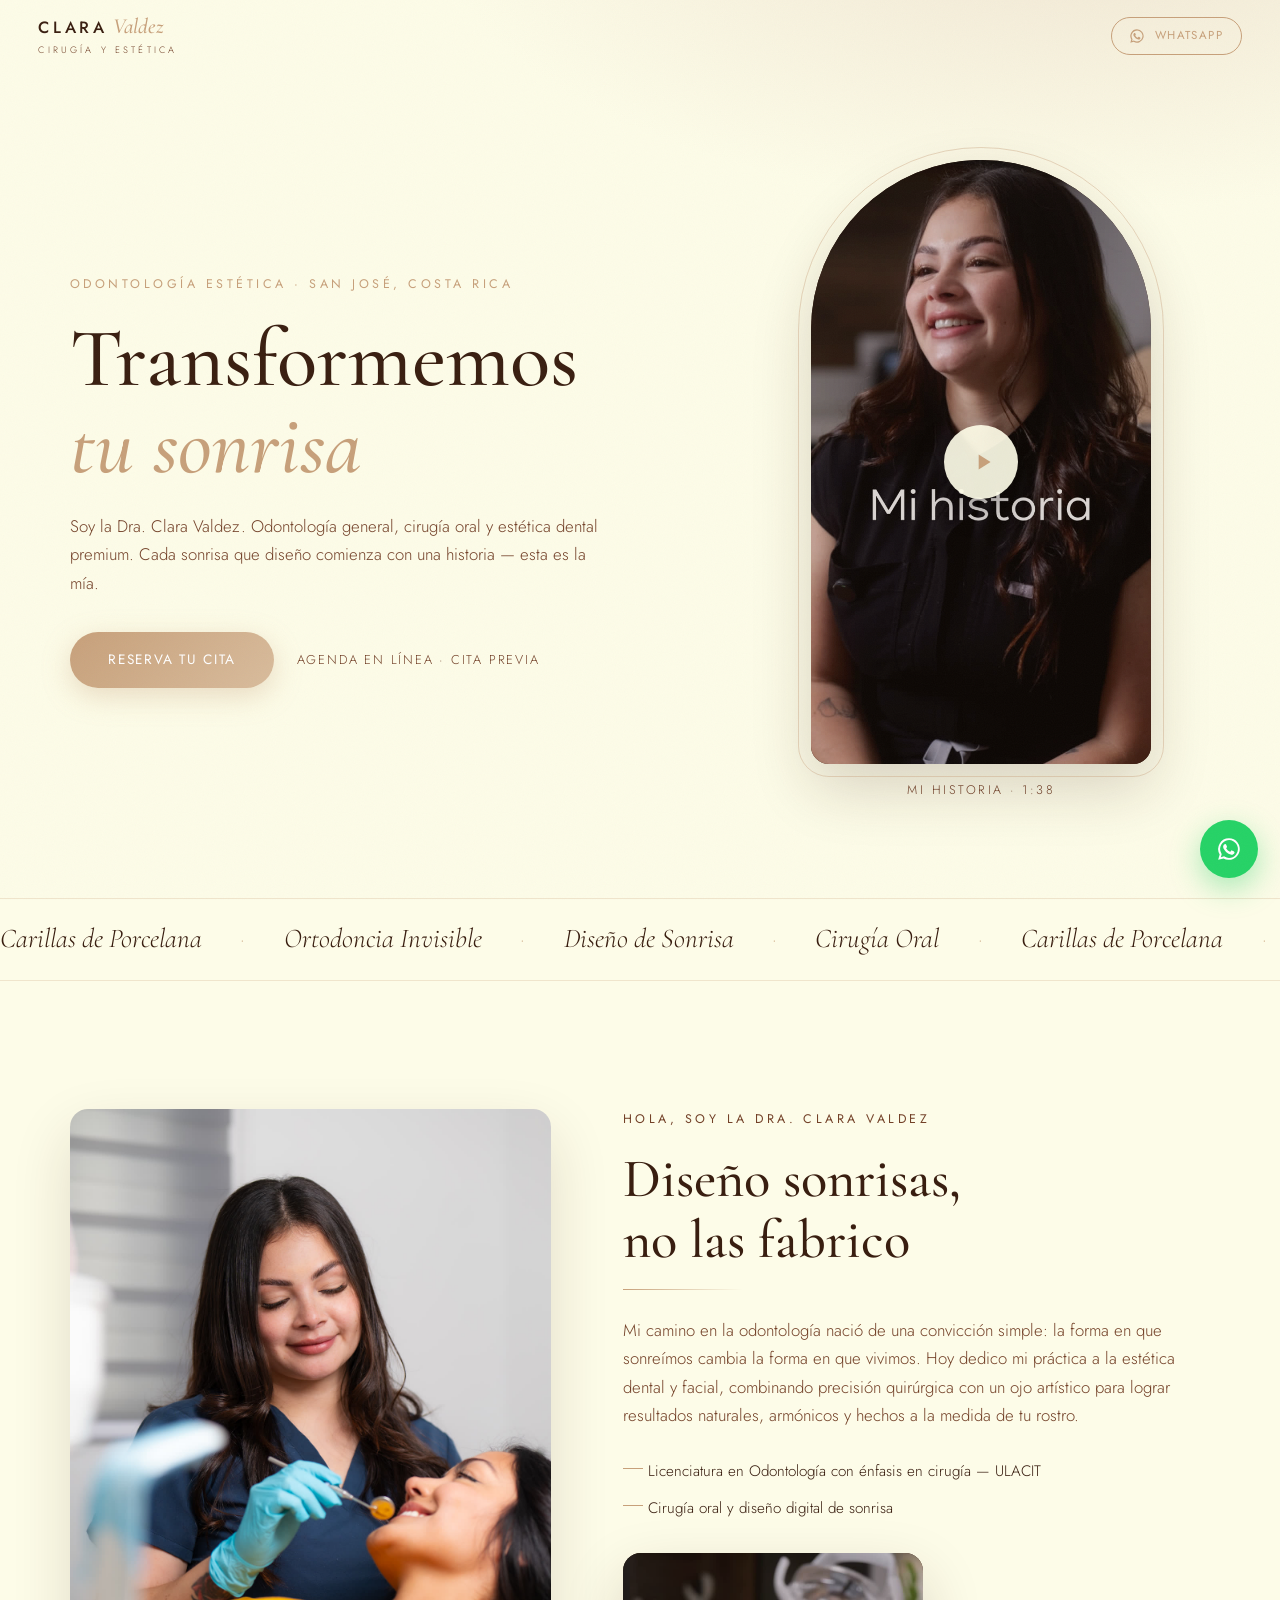
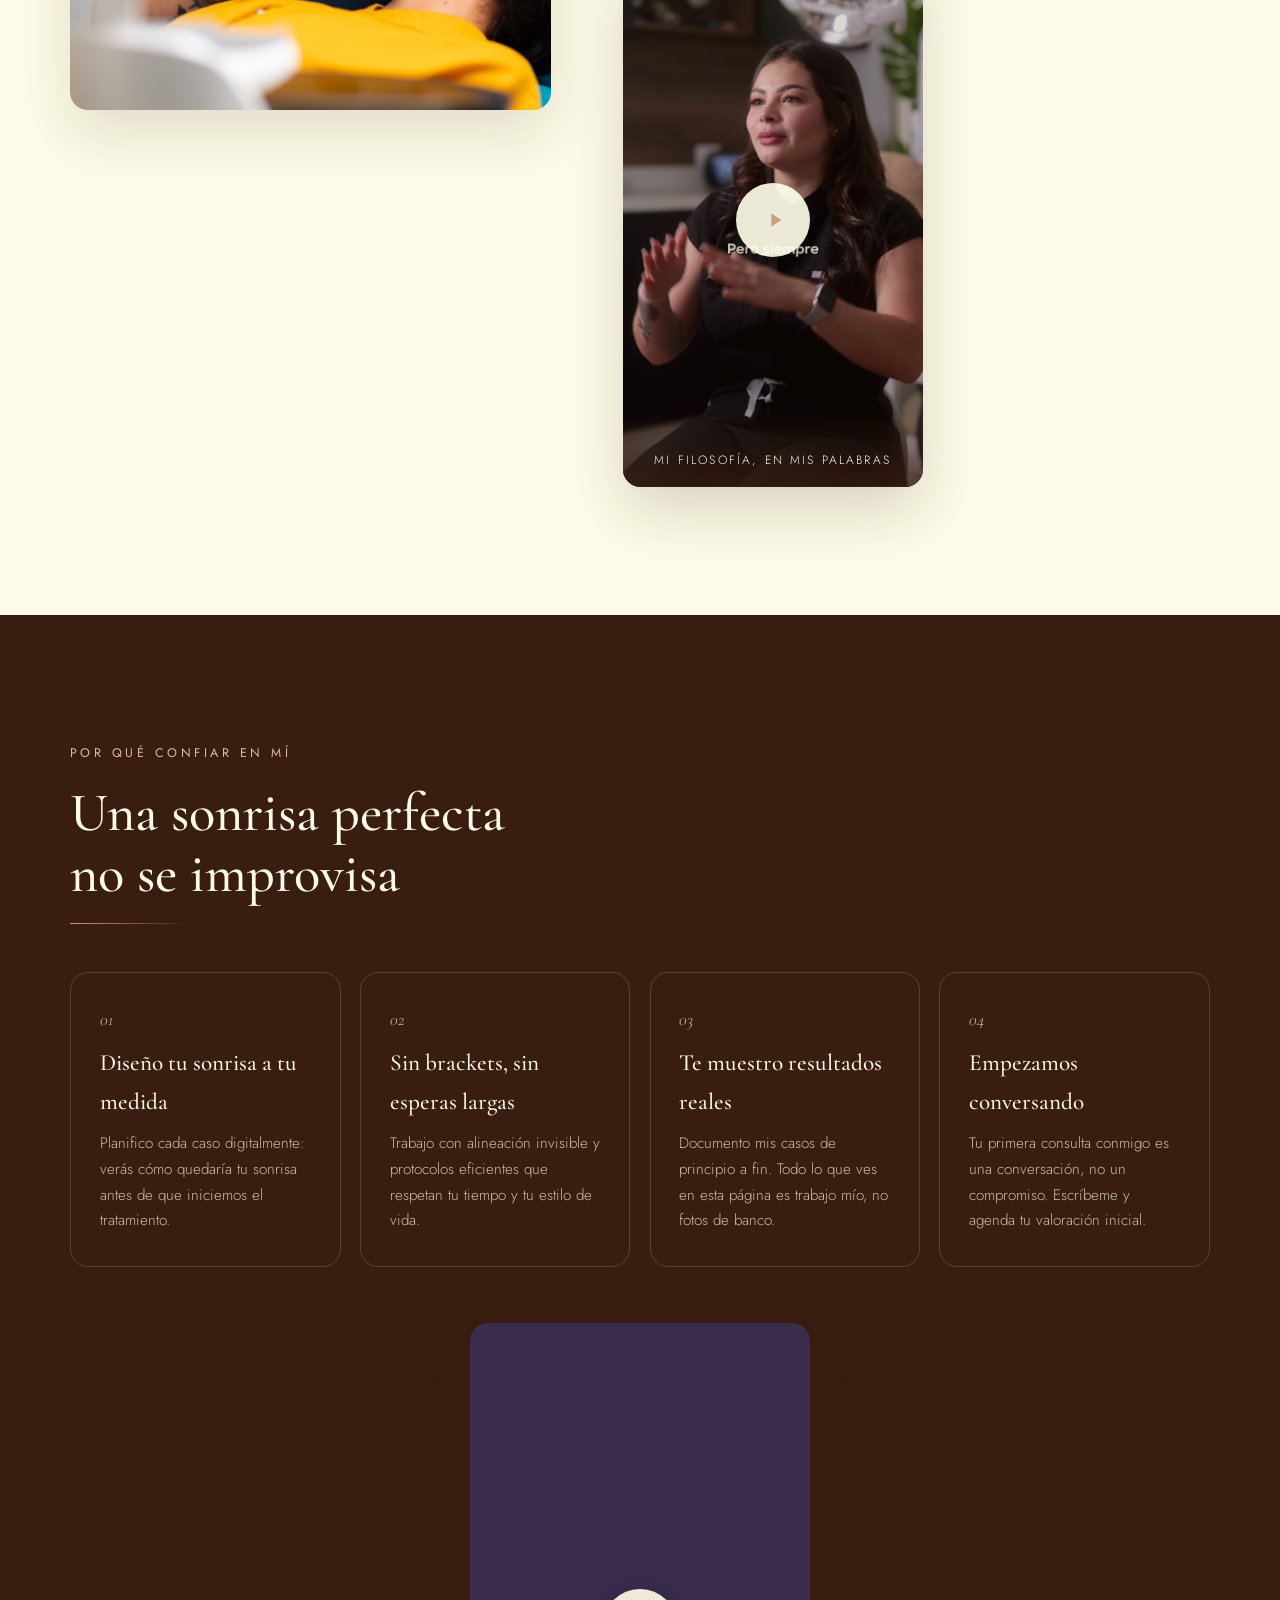
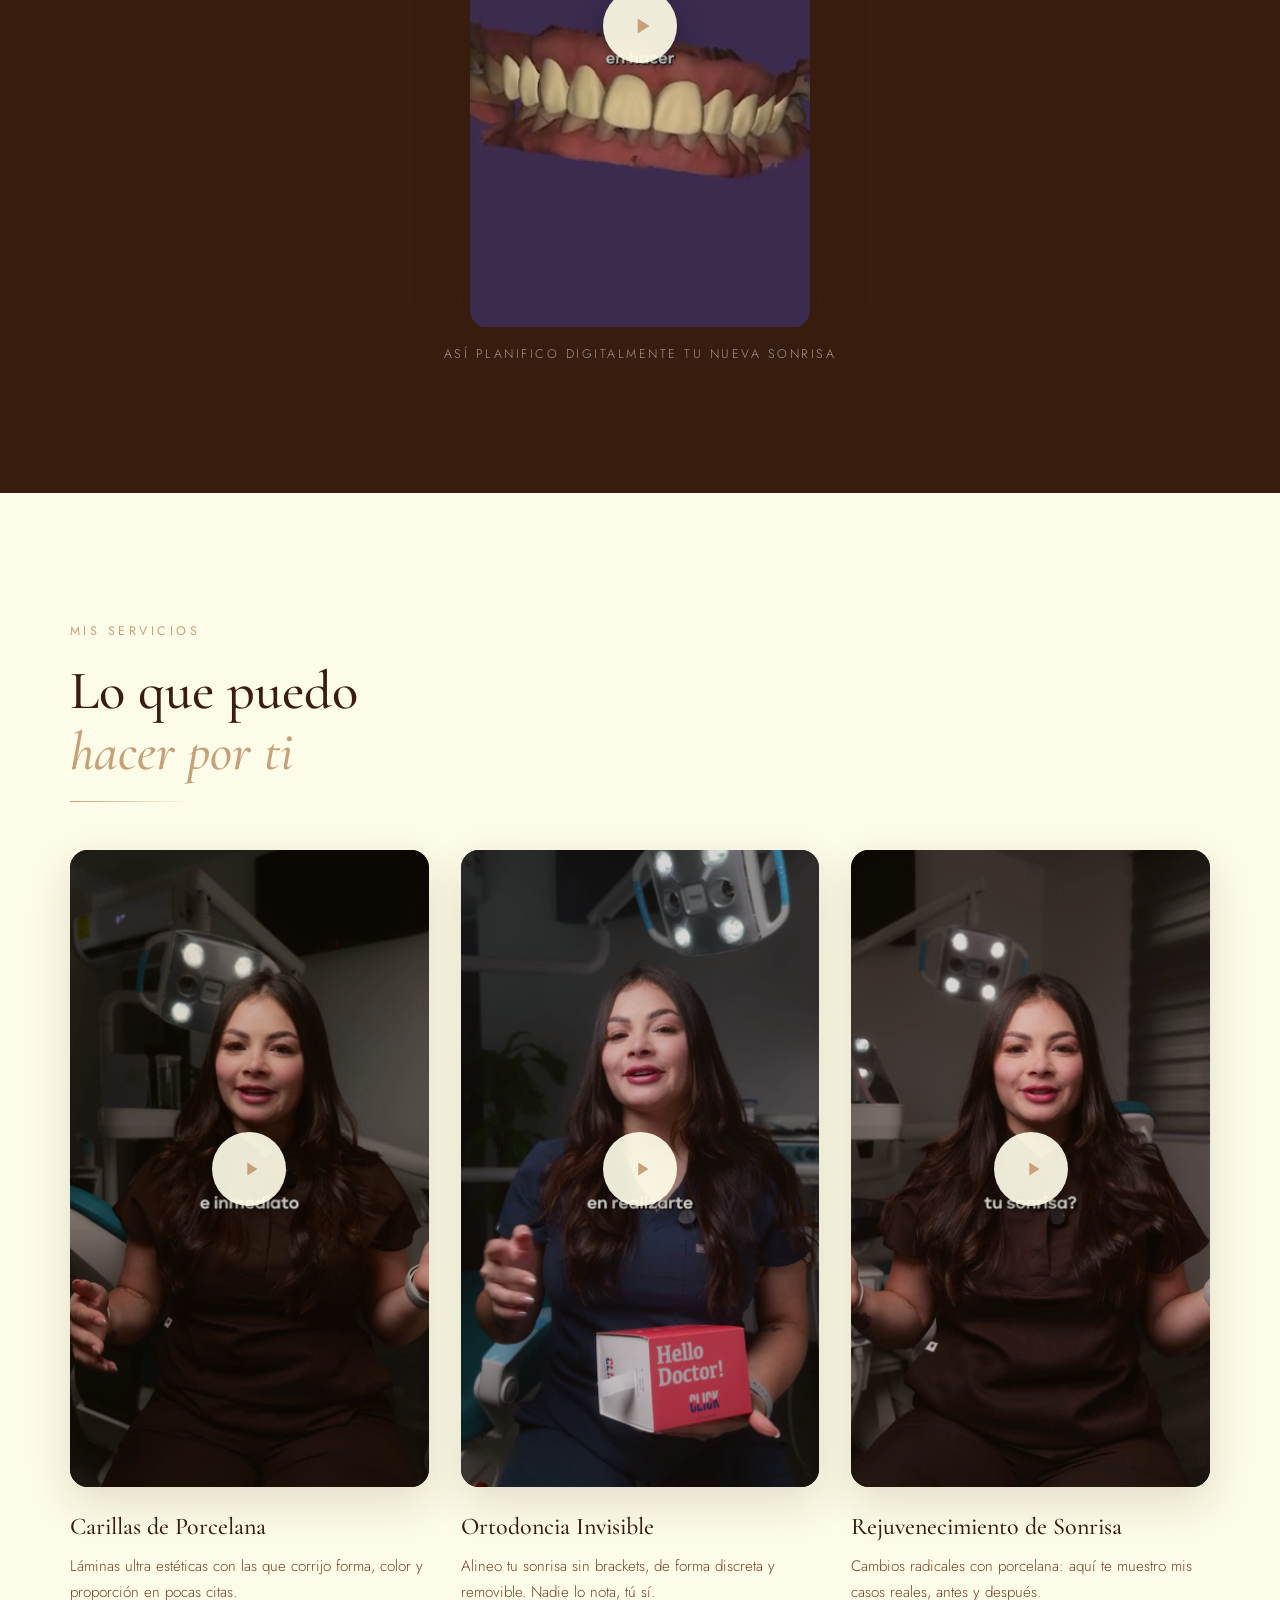
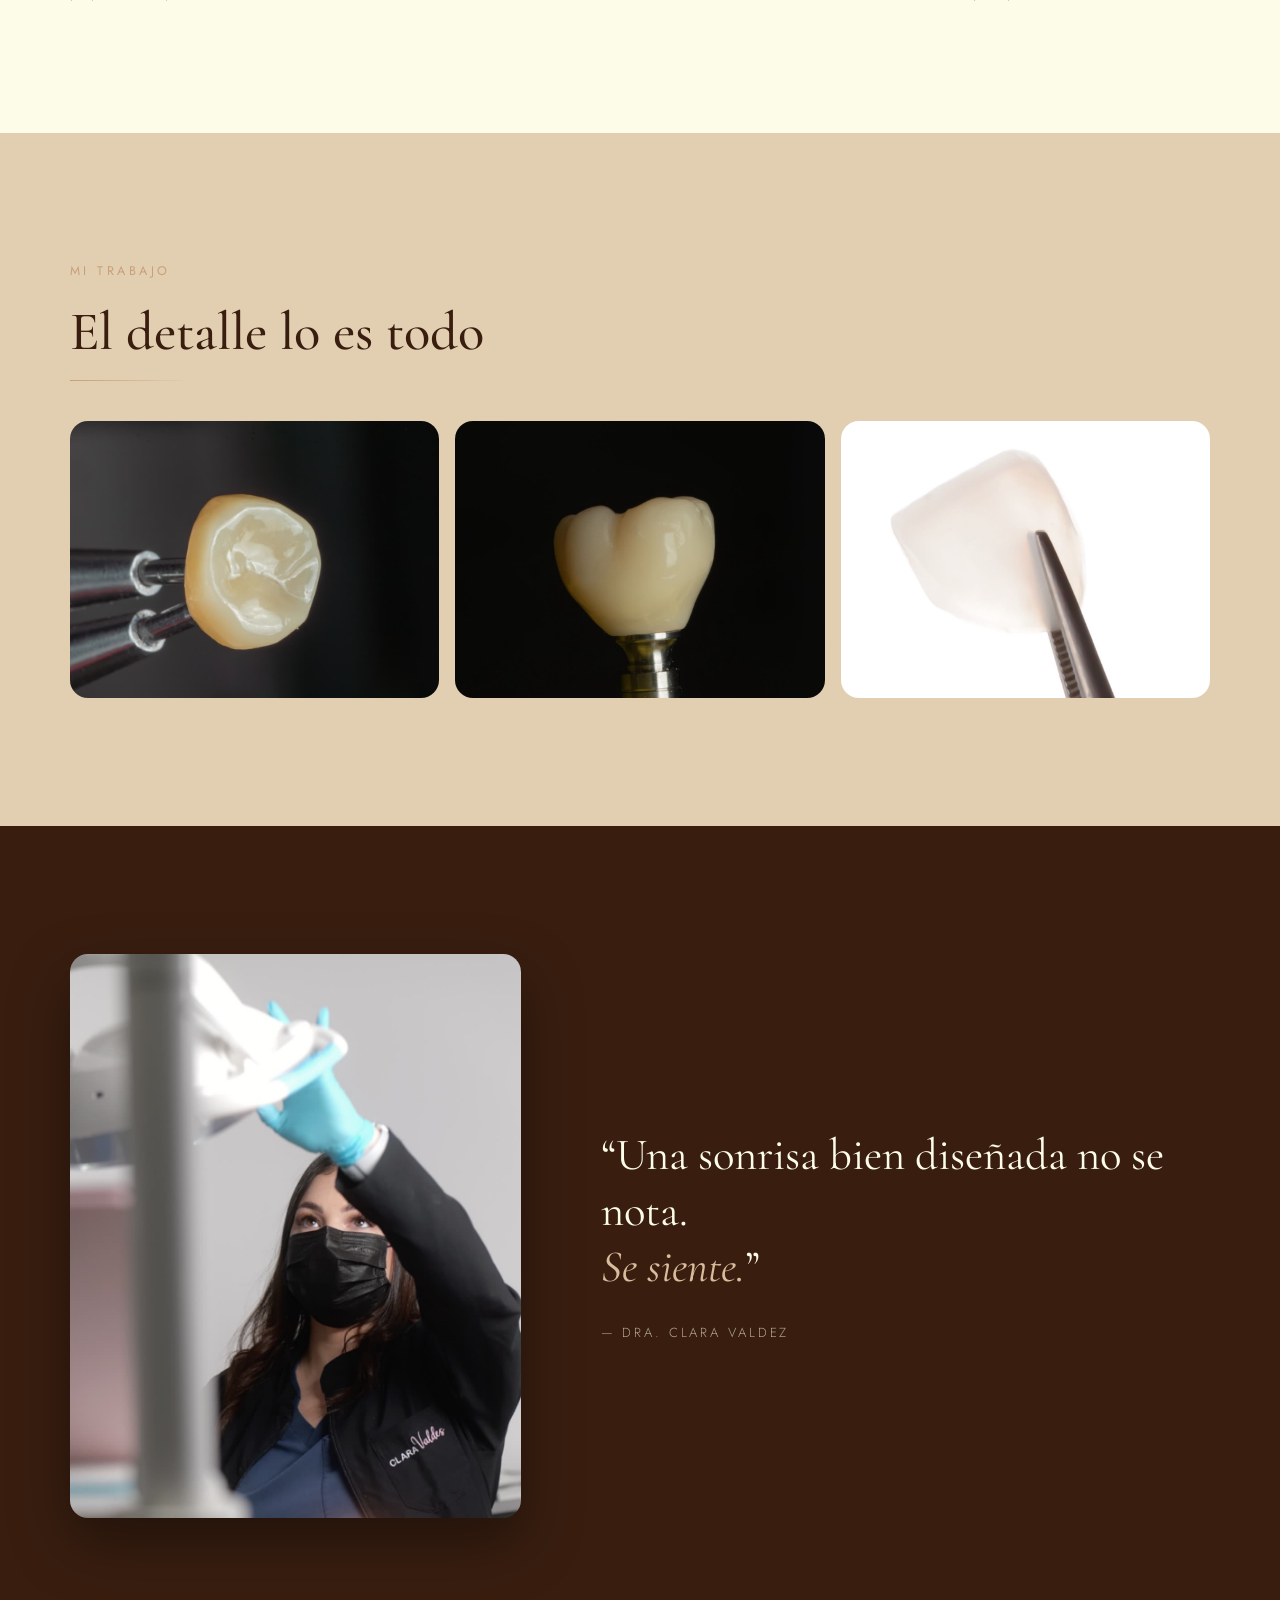
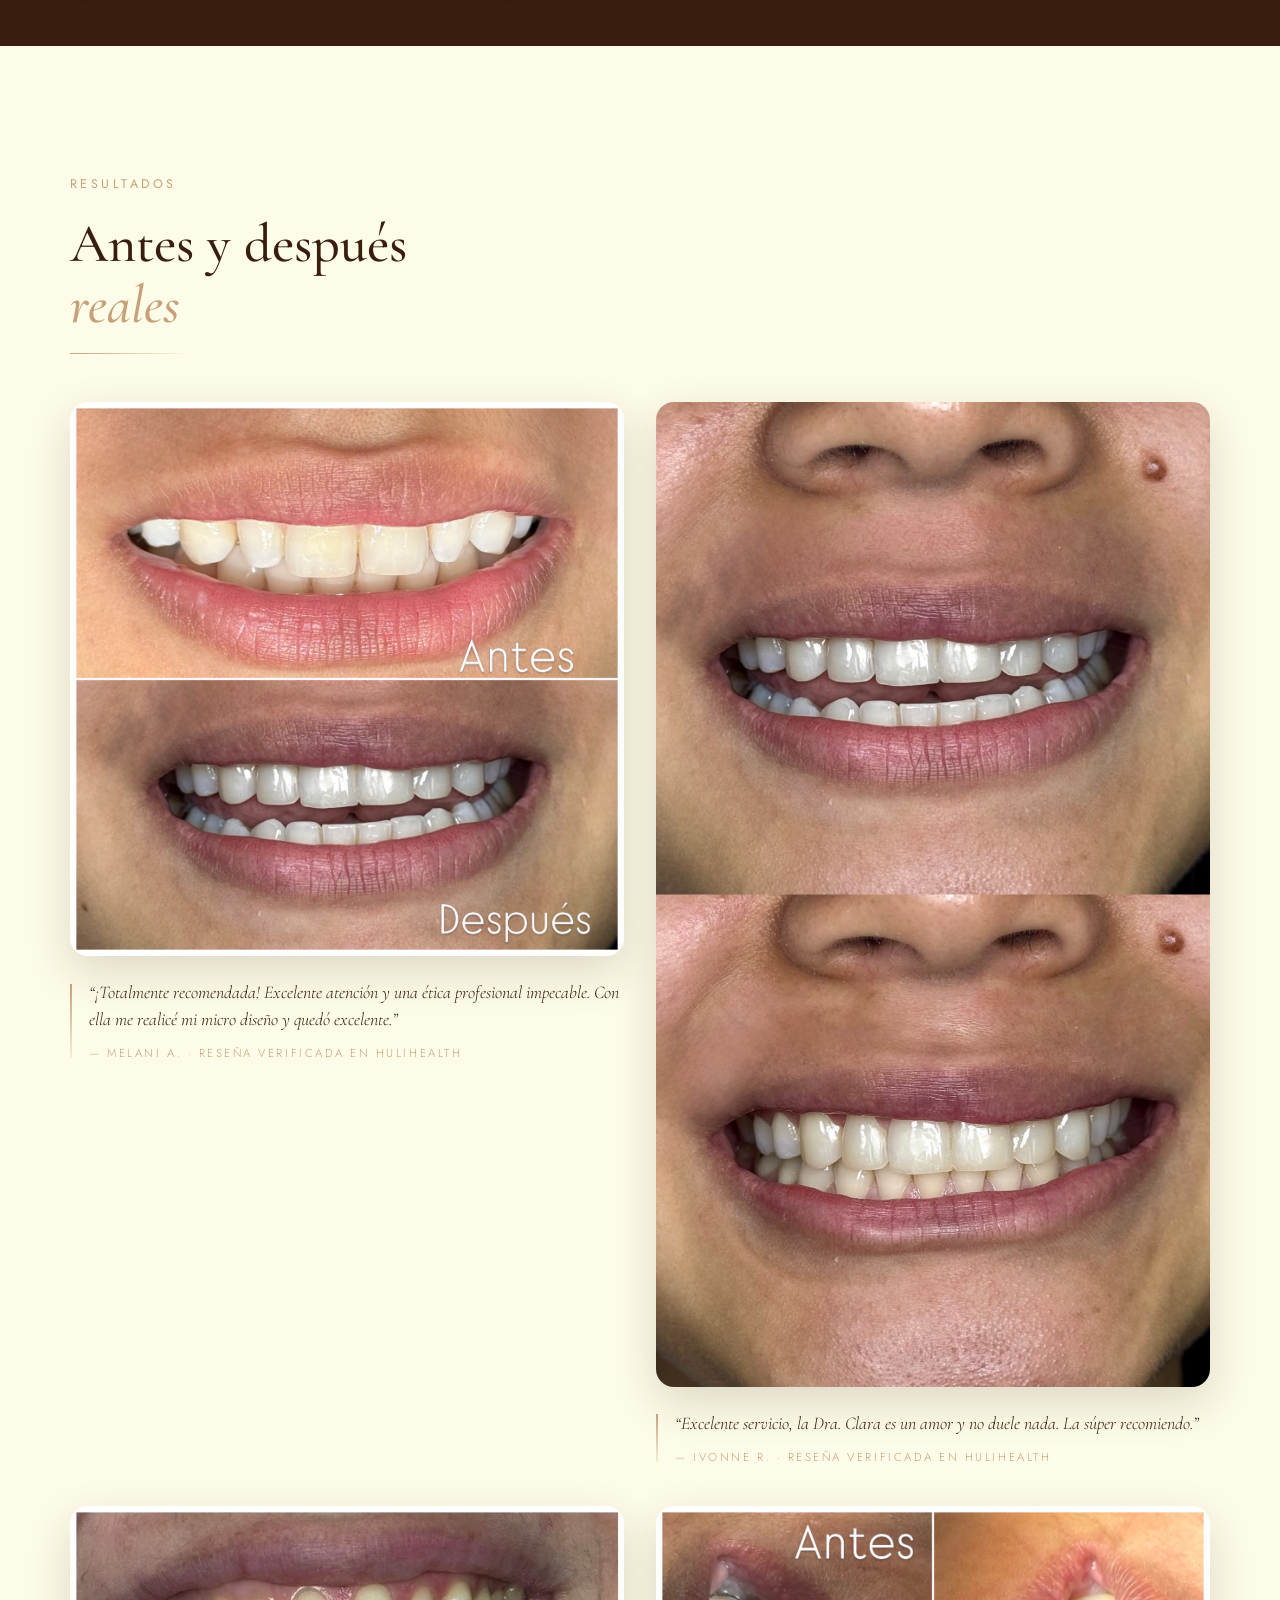
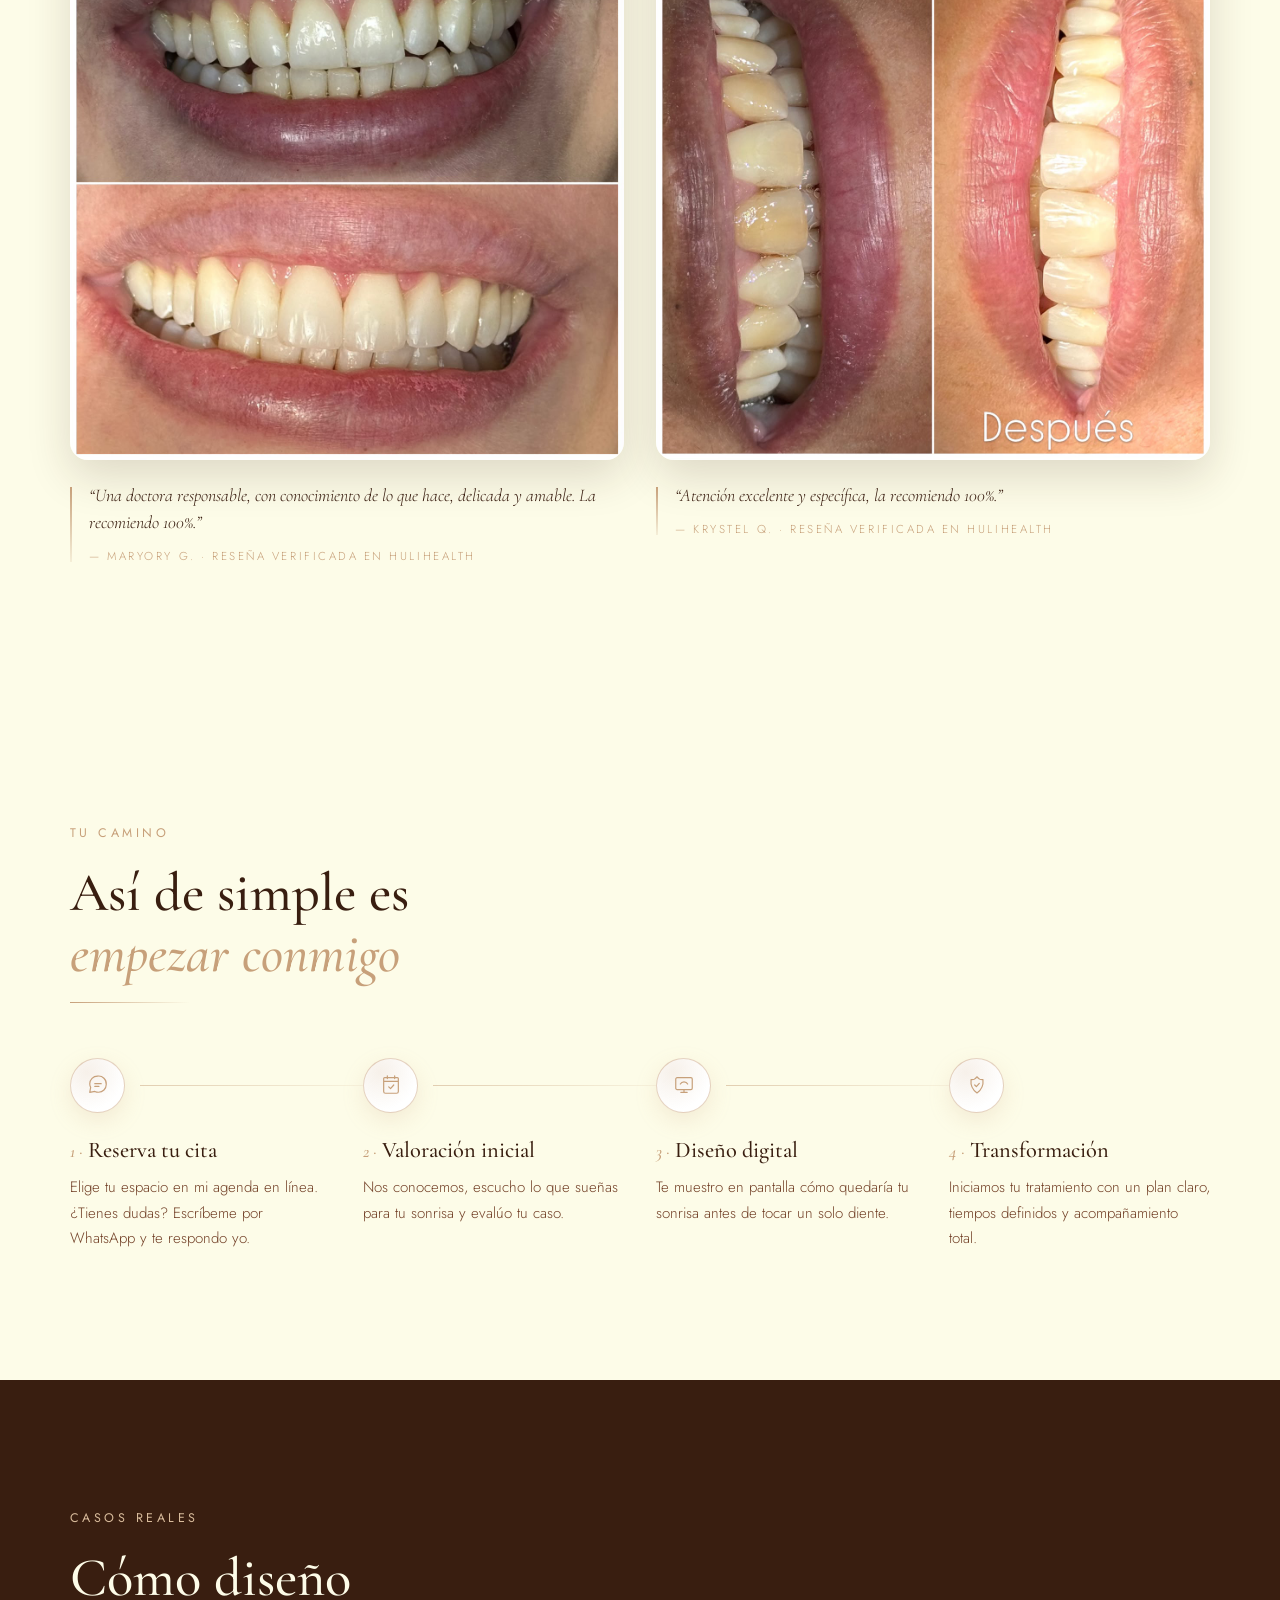
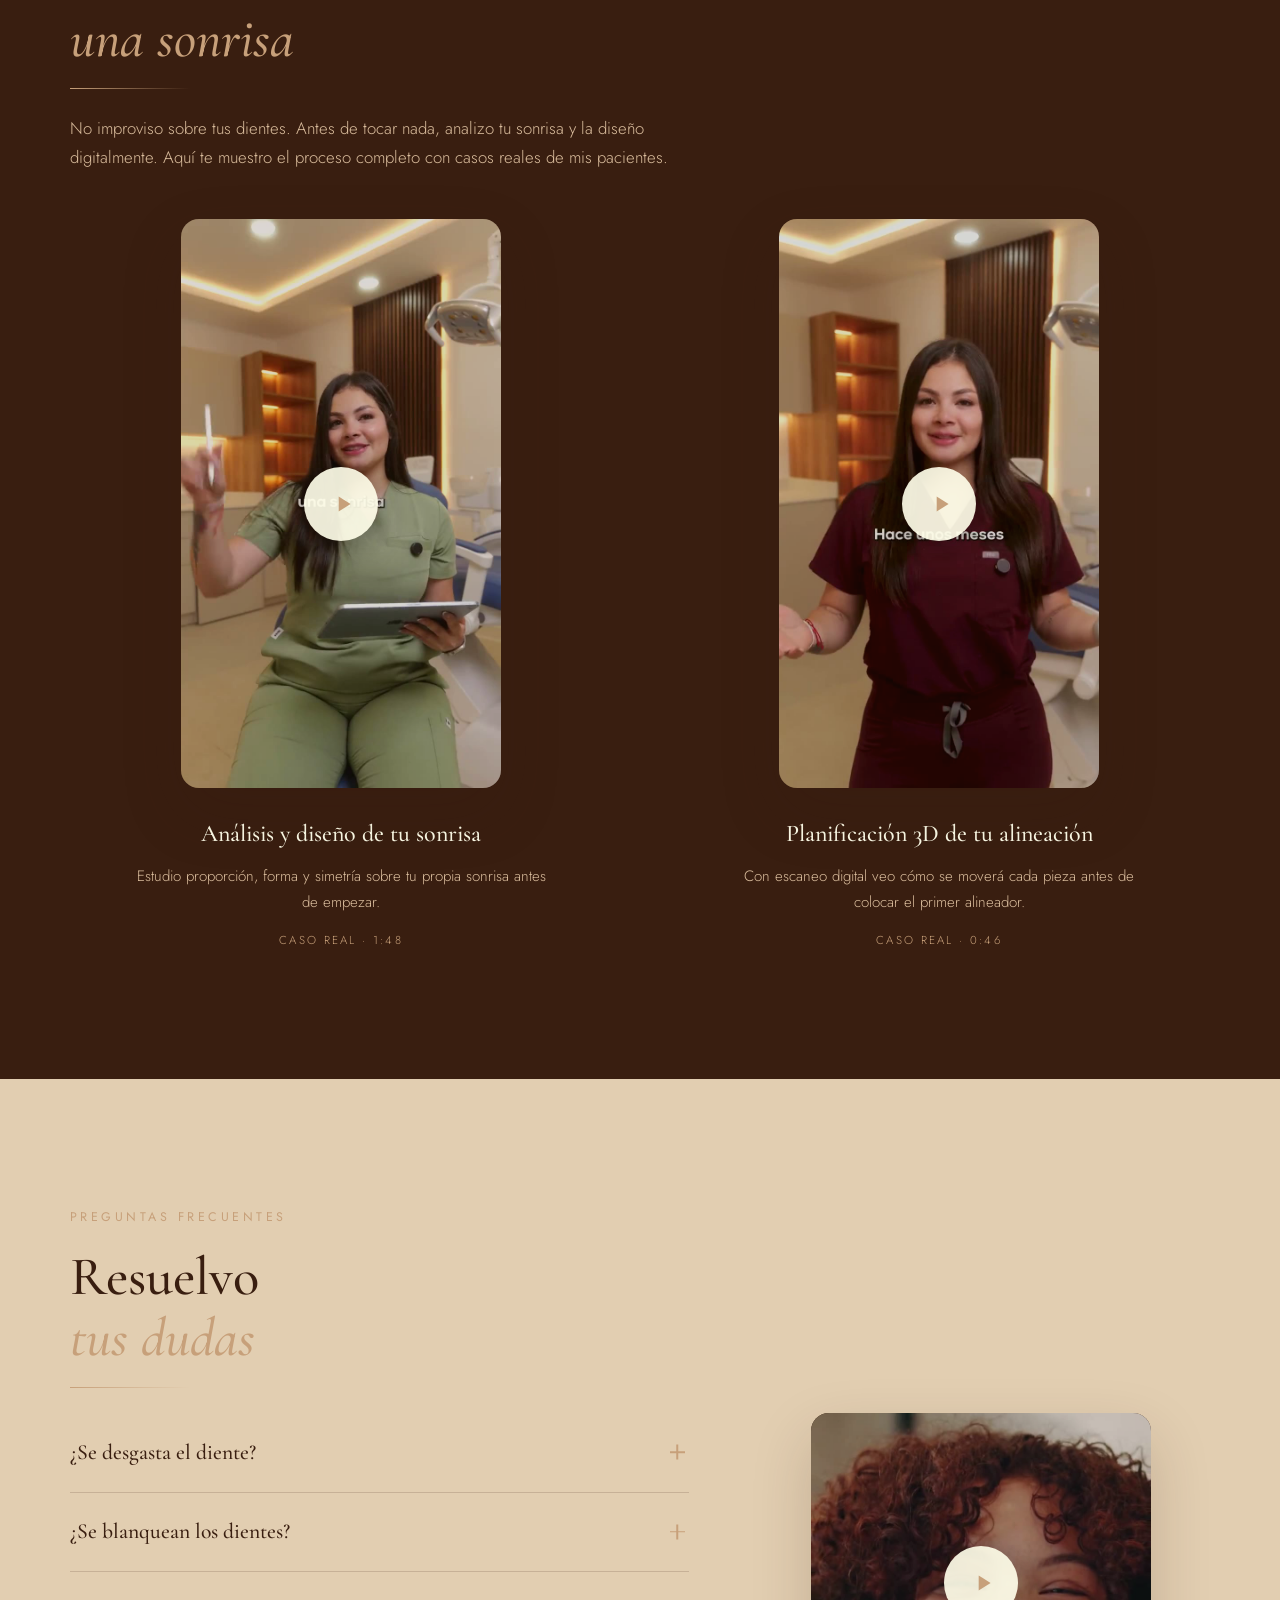
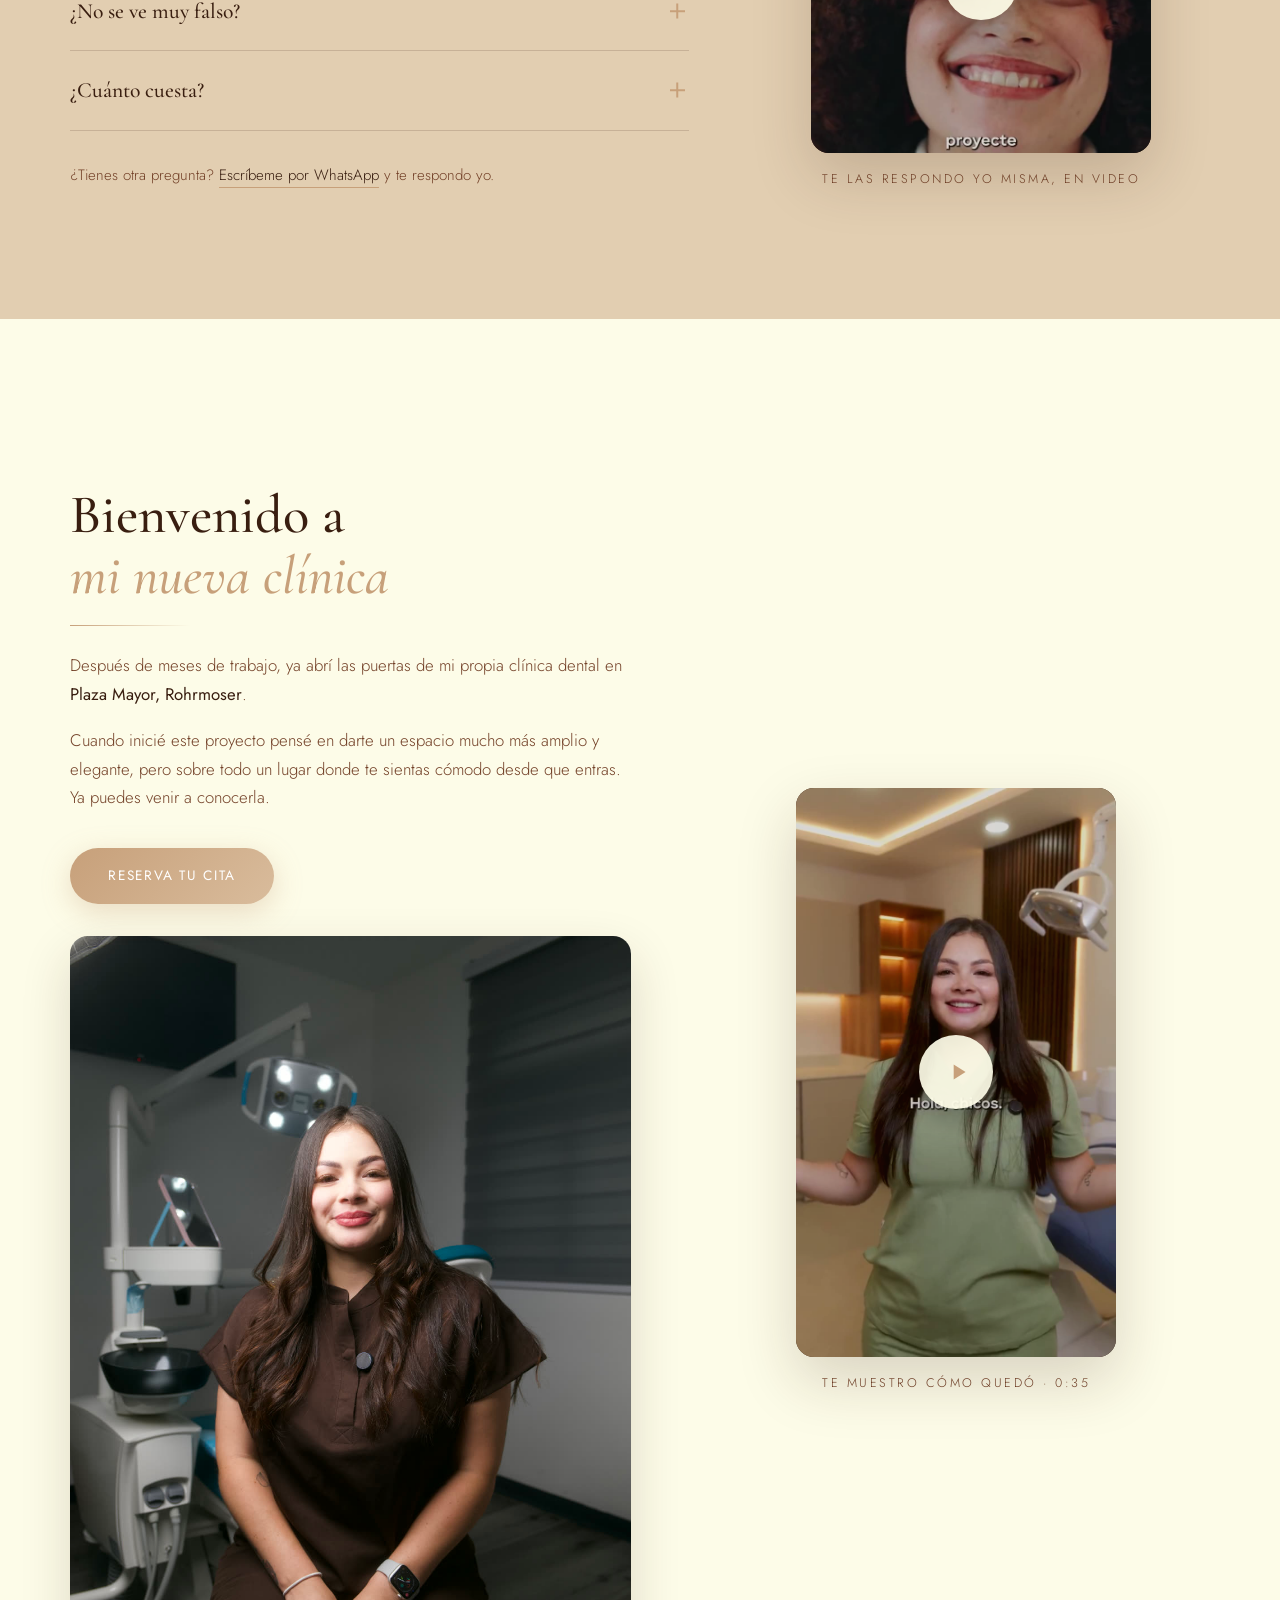
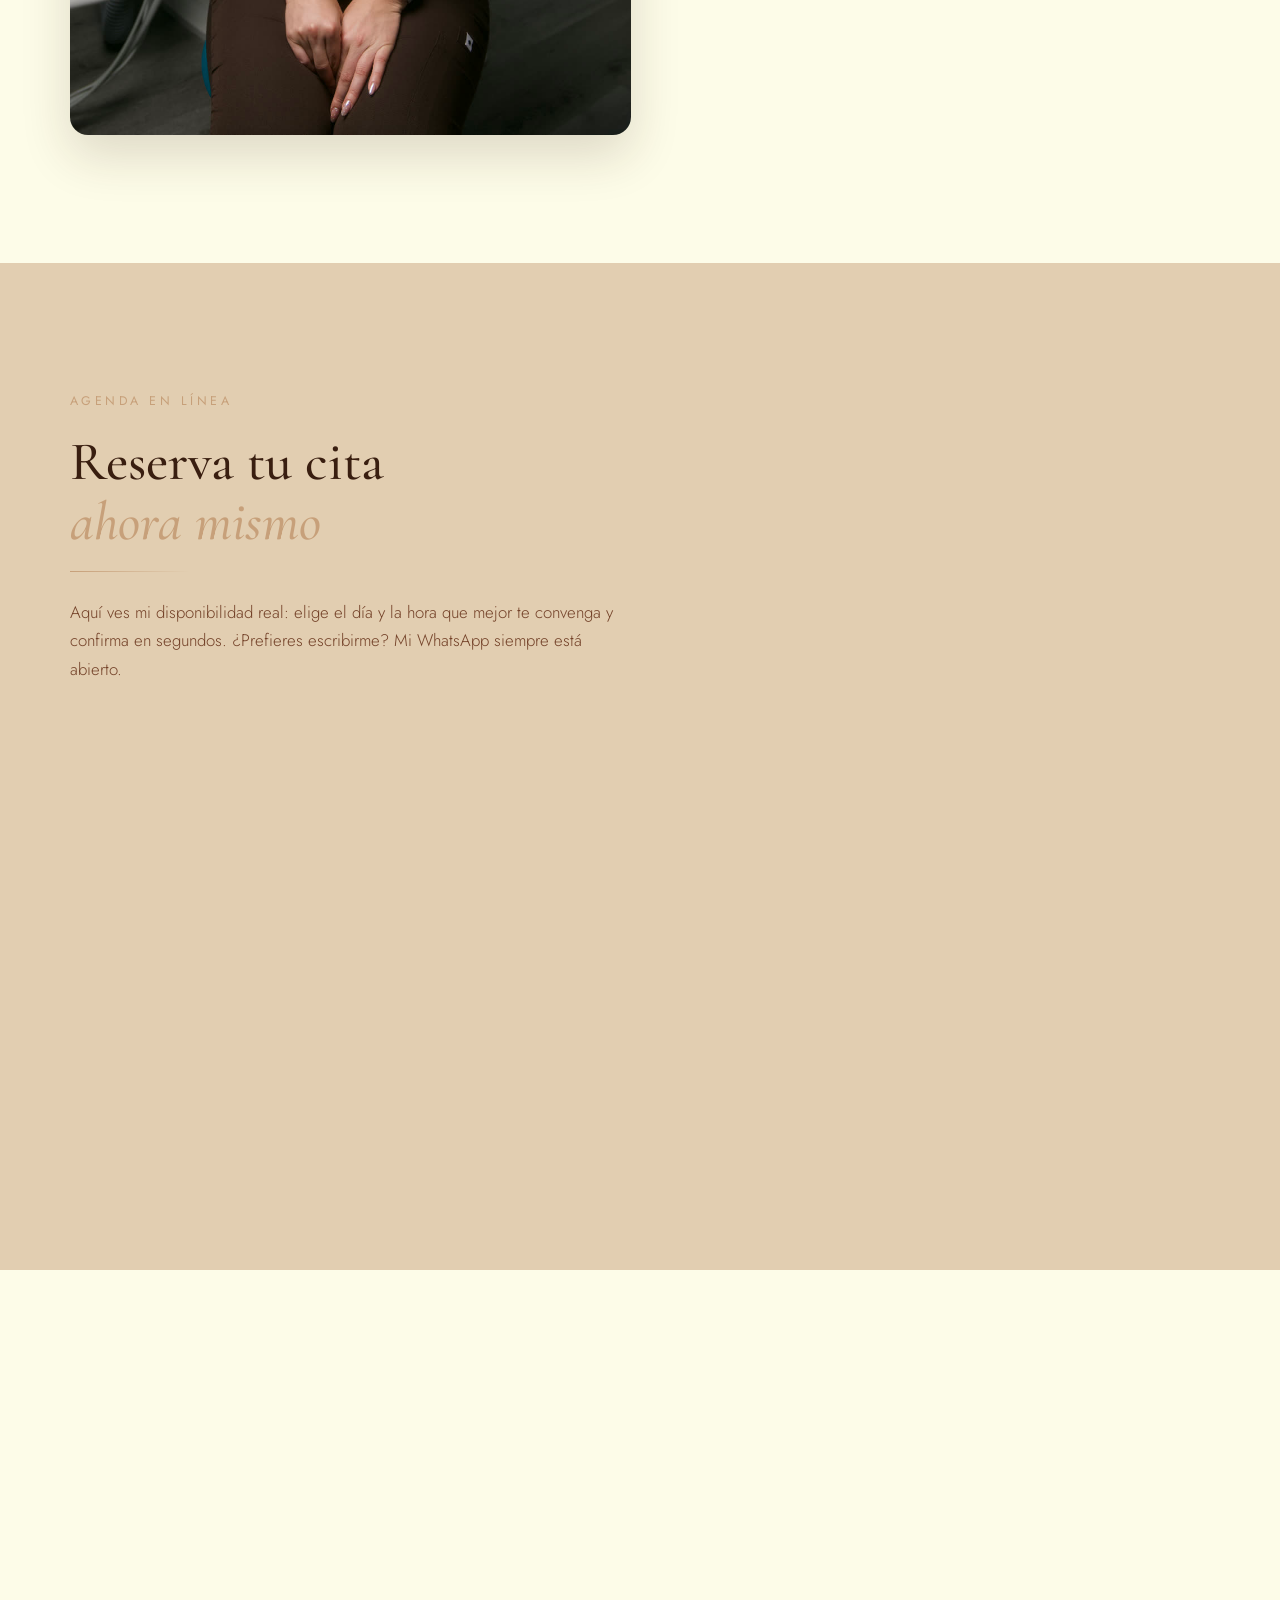
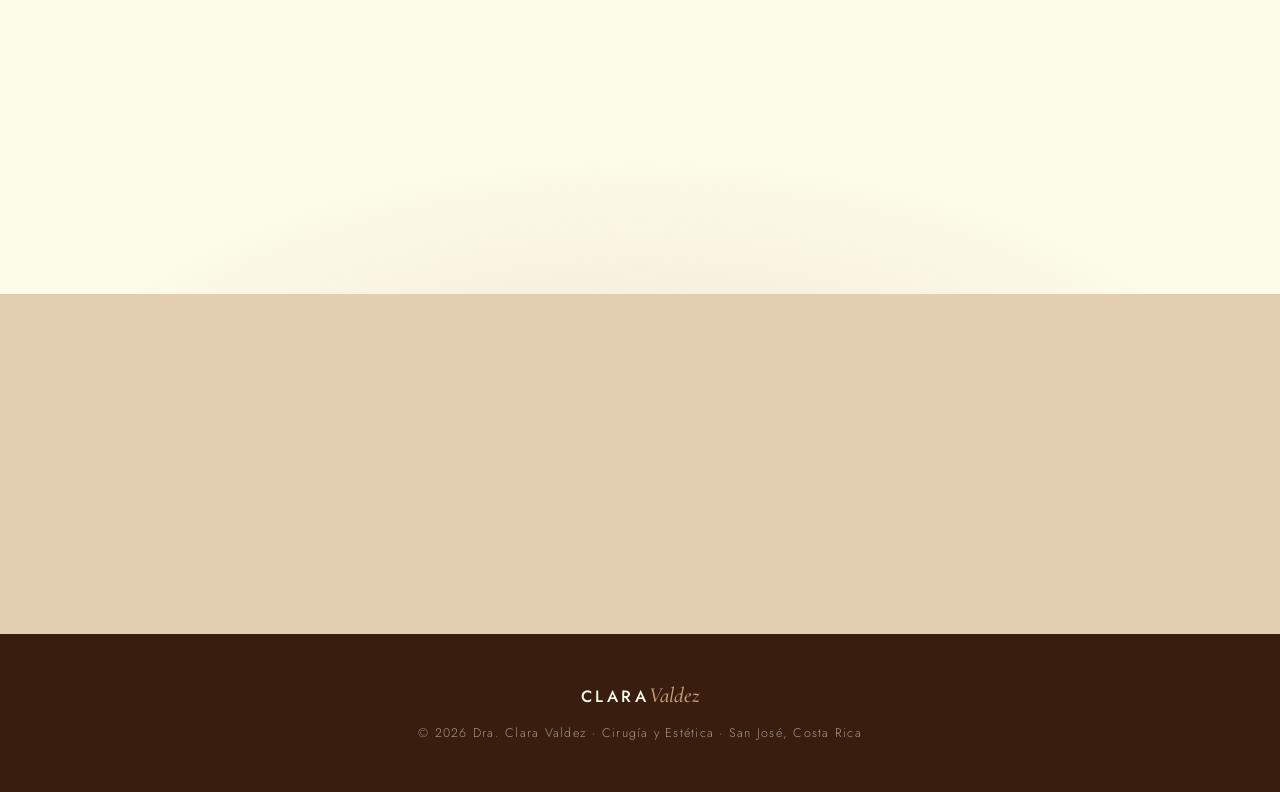
==== index.html @ 223c7f58 "La nueva clínica ya abrió: pasar la sección a presente y agregar CTA - 'Muy pronto' -> 'Ya abrimos /" ====
<!DOCTYPE html>
<html lang="es">
<head>
  <meta charset="UTF-8">
  <meta name="viewport" content="width=device-width, initial-scale=1.0">
  <title>Dra. Clara Valdez — Diseño de Sonrisa & Estética Facial | San José, Costa Rica</title>
  <meta name="description" content="Odontología estética premium en Plaza Mayor, Rohrmoser, San José. Diseño de sonrisa sin desgastar tus dientes, carillas de porcelana y ortodoncia invisible. Agenda tu valoración en línea.">
  <meta property="og:title" content="Dra. Clara Valdez — Transformamos tu sonrisa">
  <meta property="og:description" content="Diseño de sonrisa personalizado, carillas de porcelana, ortodoncia invisible y cirugía oral en San José, Costa Rica.">
  <meta property="og:image" content="assets/img/hero-poster.jpg">
  <link rel="preconnect" href="https://fonts.googleapis.com">
  <link rel="preconnect" href="https://fonts.gstatic.com" crossorigin>
  <link href="https://fonts.googleapis.com/css2?family=Cormorant+Garamond:ital,wght@0,400;0,500;0,600;1,400&family=Jost:wght@300;400;500&display=swap" rel="stylesheet">
  <link rel="stylesheet" href="css/styles.css">
  <script type="application/ld+json">
  {
    "@context": "https://schema.org",
    "@type": "FAQPage",
    "mainEntity": [
      {
        "@type": "Question",
        "name": "¿Se desgasta el diente con un diseño de sonrisa?",
        "acceptedAnswer": {
          "@type": "Answer",
          "text": "No, no hacemos ningún tipo de desgaste. Sobre tu diente natural nosotros añadimos en vez de quitar, para mejorar la forma, el tamaño y el color."
        }
      },
      {
        "@type": "Question",
        "name": "¿Se blanquean los dientes antes de un microdiseño?",
        "acceptedAnswer": {
          "@type": "Answer",
          "text": "Sí. El primer paso de un microdiseño es un blanqueamiento para mejorar el tono natural de tus dientes. En base a ese resultado elegimos la resina que vamos a colocar, para que siempre se proyecte un color blanco pero natural."
        }
      },
      {
        "@type": "Question",
        "name": "¿El diseño de sonrisa se ve falso?",
        "acceptedAnswer": {
          "@type": "Answer",
          "text": "No. Nos enfocamos en hacer cambios sutiles, para que tu sonrisa se vea mucho más armoniosa y bonita, pero natural."
        }
      },
      {
        "@type": "Question",
        "name": "¿Cuánto cuesta un diseño de sonrisa?",
        "acceptedAnswer": {
          "@type": "Answer",
          "text": "El precio varía según cuántas piezas se van a trabajar y cuántas se muestran en tu sonrisa. Por eso lo mejor es asistir a una valoración inicial: ahí se realiza el diseño digital y se puede dar un presupuesto exacto."
        }
      }
    ]
  }
  </script>
  <script type="text/javascript">var hh_widgets = ['Calendar'];(function(d, s, id) { var js, h = d.getElementsByTagName('head')[0]; if (d.getElementById(id)) return; js = d.createElement(s); js.id = id; js.src = "//widgets.hulilabs.com/js/widgets/loader.js"; h.appendChild(js);}(document, 'script', 'huli-loader'));</script>
</head>
<body>

  <!-- ============ PRELOADER ============ -->
  <div class="loader" id="loader" aria-hidden="true">
    <p class="loader__logo"><span class="logo__name">CLARA</span><span class="logo__script">Valdez</span></p>
  </div>

  <!-- ============ HEADER ============ -->
  <header class="header" id="header">
    <div class="header__inner">
      <a href="#inicio" class="header__logo">
        <span class="logo__name">CLARA</span><span class="logo__script">Valdez</span>
        <span class="logo__sub">Cirugía y Estética</span>
      </a>
      <a href="https://wa.me/50672110934?text=Hola%20Dra.%20Clara%2C%20quiero%20reservar%20una%20cita" target="_blank" rel="noopener" class="btn btn--outline btn--sm header__cta">
        <svg viewBox="0 0 24 24" width="16" height="16" fill="currentColor" aria-hidden="true"><path d="M12 2a10 10 0 0 0-8.6 15.1L2 22l5-1.3A10 10 0 1 0 12 2Zm0 18.2a8.2 8.2 0 0 1-4.2-1.2l-.3-.2-3 .8.8-2.9-.2-.3A8.2 8.2 0 1 1 12 20.2Zm4.5-6.1c-.2-.1-1.5-.7-1.7-.8-.2-.1-.4-.1-.6.1-.2.2-.6.8-.8 1-.1.2-.3.2-.5.1a6.7 6.7 0 0 1-3.4-3c-.3-.4 0-.5.2-.7l.4-.5c.1-.2.1-.3 0-.5l-.8-1.9c-.2-.5-.4-.4-.6-.4h-.5c-.2 0-.5.1-.7.3-.2.3-.9.9-.9 2.2s.9 2.5 1.1 2.7c.1.2 1.8 2.8 4.4 3.9.6.3 1.1.4 1.5.5.6.2 1.2.2 1.6.1.5-.1 1.5-.6 1.7-1.2.2-.6.2-1.1.1-1.2l-.5-.5Z"/></svg>
        WhatsApp
      </a>
    </div>
  </header>

  <!-- ============ HERO ============ -->
  <section class="hero" id="inicio">
    <div class="hero__inner">
      <div class="hero__text">
        <p class="eyebrow reveal">Odontología estética · San José, Costa Rica</p>
        <h1 class="hero__title reveal">Transformemos<br><em>tu sonrisa</em></h1>
        <p class="hero__sub reveal">Soy la Dra. Clara Valdez. Odontología general, cirugía oral y estética dental premium. Cada sonrisa que diseño comienza con una historia — esta es la mía.</p>
        <div class="hero__actions reveal">
          <a href="#agenda" class="btn btn--gold btn--lg">Reserva tu cita</a>
          <span class="hero__note">Agenda en línea · Cita previa</span>
        </div>
      </div>
      <figure class="hero__media reveal">
        <div class="video-frame video-frame--hero">
          <video id="video-historia" playsinline preload="none" poster="assets/img/hero-poster.jpg">
            <source src="assets/video/historia.mp4" type="video/mp4">
          </video>
          <button class="video-play" aria-label="Reproducir: Mi historia">
            <span class="video-play__circle"><svg viewBox="0 0 24 24" width="26" height="26" fill="currentColor"><path d="M8 5v14l11-7z"/></svg></span>
          </button>
        </div>
        <figcaption class="hero__caption">Mi historia · 1:38</figcaption>
      </figure>
    </div>
  </section>

  <!-- ============ CINTA DE SERVICIOS ============ -->
  <div class="marquee" aria-hidden="true">
    <div class="marquee__track">
      <span>Carillas de Porcelana</span><i>·</i>
      <span>Ortodoncia Invisible</span><i>·</i>
      <span>Diseño de Sonrisa</span><i>·</i>
      <span>Cirugía Oral</span><i>·</i>
      <span>Carillas de Porcelana</span><i>·</i>
      <span>Ortodoncia Invisible</span><i>·</i>
      <span>Diseño de Sonrisa</span><i>·</i>
      <span>Cirugía Oral</span><i>·</i>
    </div>
  </div>

  <!-- ============ QUIÉN ES CLARA ============ -->
  <section class="about section" id="sobre">
    <div class="container">
      <div class="about__grid">
        <figure class="about__photo reveal">
          <img src="assets/img/clara-consultorio-2.jpg" alt="La Dra. Clara Valdez atendiendo a una paciente en su consultorio" loading="lazy">
        </figure>
        <div class="about__content">
          <p class="eyebrow reveal">Hola, soy la Dra. Clara Valdez</p>
          <h2 class="section__title reveal">Diseño sonrisas,<br>no las fabrico</h2>
          <p class="reveal">Mi camino en la odontología nació de una convicción simple: la forma en que sonreímos cambia la forma en que vivimos. Hoy dedico mi práctica a la estética dental y facial, combinando precisión quirúrgica con un ojo artístico para lograr resultados naturales, armónicos y hechos a la medida de tu rostro.</p>
          <ul class="about__creds reveal">
            <li>Licenciatura en Odontología con énfasis en cirugía — ULACIT</li>
            <li>Cirugía oral y diseño digital de sonrisa</li>
          </ul>
          <div class="video-frame video-frame--inline reveal">
            <video id="video-filosofia" playsinline preload="none" poster="assets/img/poster-filosofia.jpg">
              <source src="assets/video/filosofia.mp4" type="video/mp4">
            </video>
            <button class="video-play" aria-label="Reproducir: mi filosofía">
              <span class="video-play__circle"><svg viewBox="0 0 24 24" width="22" height="22" fill="currentColor"><path d="M8 5v14l11-7z"/></svg></span>
            </button>
            <span class="video-frame__label">Mi filosofía, en mis palabras</span>
          </div>
        </div>
      </div>
    </div>
  </section>

  <!-- ============ POR QUÉ CONFIAR ============ -->
  <section class="trust section section--dark" id="confianza">
    <div class="container">
      <p class="eyebrow eyebrow--gold reveal">Por qué confiar en mí</p>
      <h2 class="section__title reveal">Una sonrisa perfecta<br>no se improvisa</h2>
      <div class="trust__grid">
        <article class="trust__card reveal">
          <span class="trust__num">01</span>
          <h3>Diseño tu sonrisa a tu medida</h3>
          <p>Planifico cada caso digitalmente: verás cómo quedaría tu sonrisa antes de que iniciemos el tratamiento.</p>
        </article>
        <article class="trust__card reveal">
          <span class="trust__num">02</span>
          <h3>Sin brackets, sin esperas largas</h3>
          <p>Trabajo con alineación invisible y protocolos eficientes que respetan tu tiempo y tu estilo de vida.</p>
        </article>
        <article class="trust__card reveal">
          <span class="trust__num">03</span>
          <h3>Te muestro resultados reales</h3>
          <p>Documento mis casos de principio a fin. Todo lo que ves en esta página es trabajo mío, no fotos de banco.</p>
        </article>
        <article class="trust__card reveal">
          <span class="trust__num">04</span>
          <h3>Empezamos conversando</h3>
          <p>Tu primera consulta conmigo es una conversación, no un compromiso. Escríbeme y agenda tu valoración inicial.</p>
        </article>
      </div>
      <figure class="trust__media reveal">
        <div class="video-frame video-frame--wide">
          <video id="video-diseno" playsinline preload="none" poster="assets/img/poster-diseno.jpg">
            <source src="assets/video/diseno-proceso.mp4" type="video/mp4">
          </video>
          <button class="video-play" aria-label="Reproducir: cómo se evalúa un diseño de sonrisa">
            <span class="video-play__circle"><svg viewBox="0 0 24 24" width="26" height="26" fill="currentColor"><path d="M8 5v14l11-7z"/></svg></span>
          </button>
        </div>
        <figcaption class="hero__caption">Así planifico digitalmente tu nueva sonrisa</figcaption>
      </figure>
    </div>
  </section>

  <!-- ============ SERVICIOS ============ -->
  <section class="services section" id="servicios">
    <div class="container">
      <p class="eyebrow reveal">Mis servicios</p>
      <h2 class="section__title reveal">Lo que puedo<br><em>hacer por ti</em></h2>
      <div class="services__grid">

        <article class="service reveal">
          <div class="video-frame">
            <video playsinline preload="none" poster="assets/img/poster-carillas.jpg">
              <source src="assets/video/carillas.mp4" type="video/mp4">
            </video>
            <button class="video-play" aria-label="Reproducir video sobre carillas de porcelana">
              <span class="video-play__circle"><svg viewBox="0 0 24 24" width="22" height="22" fill="currentColor"><path d="M8 5v14l11-7z"/></svg></span>
            </button>
          </div>
          <h3>Carillas de Porcelana</h3>
          <p>Láminas ultra estéticas con las que corrijo forma, color y proporción en pocas citas.</p>
        </article>

        <article class="service reveal">
          <div class="video-frame">
            <video playsinline preload="none" poster="assets/img/poster-ortodoncia.jpg">
              <source src="assets/video/ortodoncia.mp4" type="video/mp4">
            </video>
            <button class="video-play" aria-label="Reproducir video sobre ortodoncia invisible">
              <span class="video-play__circle"><svg viewBox="0 0 24 24" width="22" height="22" fill="currentColor"><path d="M8 5v14l11-7z"/></svg></span>
            </button>
          </div>
          <h3>Ortodoncia Invisible</h3>
          <p>Alineo tu sonrisa sin brackets, de forma discreta y removible. Nadie lo nota, tú sí.</p>
        </article>

        <article class="service reveal">
          <div class="video-frame">
            <video playsinline preload="none" poster="assets/img/poster-resultado.jpg">
              <source src="assets/video/carillas-resultado.mp4" type="video/mp4">
            </video>
            <button class="video-play" aria-label="Reproducir video de un cambio radical con porcelana">
              <span class="video-play__circle"><svg viewBox="0 0 24 24" width="22" height="22" fill="currentColor"><path d="M8 5v14l11-7z"/></svg></span>
            </button>
          </div>
          <h3>Rejuvenecimiento de Sonrisa</h3>
          <p>Cambios radicales con porcelana: aquí te muestro mis casos reales, antes y después.</p>
        </article>

      </div>
    </div>
  </section>

  <!-- ============ GALERÍA ============ -->
  <section class="gallery section section--cream" id="resultados">
    <div class="container">
      <p class="eyebrow reveal">Mi trabajo</p>
      <h2 class="section__title reveal">El detalle lo es todo</h2>
      <div class="gallery__grid">
        <figure class="reveal"><img src="assets/img/detalle-carilla.jpg" alt="Carilla de porcelana — detalle del trabajo de laboratorio" loading="lazy"></figure>
        <figure class="reveal"><img src="assets/img/detalle-corona.jpg" alt="Corona de porcelana sobre implante — acabado natural" loading="lazy"></figure>
        <figure class="reveal"><img src="assets/img/detalle-pieza.jpg" alt="Carilla de porcelana ultra estética — detalle" loading="lazy" style="object-position: 50% 30%"></figure>
      </div>
    </div>
  </section>

  <!-- ============ DESTACADO ============ -->
  <section class="feature section section--dark">
    <div class="container feature__inner">
      <figure class="feature__photo reveal">
        <img src="assets/img/clara-lampara.jpg" alt="La Dra. Clara Valdez ajustando la lámpara antes de un procedimiento" loading="lazy">
      </figure>
      <blockquote class="feature__quote reveal">
        <p>“Una sonrisa bien diseñada no se nota.<br><em>Se siente.</em>”</p>
        <cite>— Dra. Clara Valdez</cite>
      </blockquote>
    </div>
  </section>

  <!-- ============ RESULTADOS ANTES/DESPUÉS ============ -->
  <section class="bna section" id="antes-despues">
    <div class="container">
      <p class="eyebrow reveal">Resultados</p>
      <h2 class="section__title reveal">Antes y después<br><em>reales</em></h2>
      <div class="bna__grid">

        <figure class="bna__card reveal">
          <div class="bna__img">
            <img src="assets/img/antes-despues-1.jpg" alt="Antes y después de un diseño de sonrisa con carillas — paciente real" loading="lazy">
          </div>
          <blockquote class="bna__quote">
            <p>“¡Totalmente recomendada! Excelente atención y una ética profesional impecable. Con ella me realicé mi micro diseño y quedó excelente.”</p>
            <cite>— Melani A. · Reseña verificada en HuliHealth</cite>
          </blockquote>
        </figure>

        <figure class="bna__card reveal">
          <div class="bna__img">
            <img src="assets/img/antes-despues-2.jpg" alt="Antes y después de carillas de porcelana — paciente real" loading="lazy">
          </div>
          <blockquote class="bna__quote">
            <p>“Excelente servicio, la Dra. Clara es un amor y no duele nada. La súper recomiendo.”</p>
            <cite>— Ivonne R. · Reseña verificada en HuliHealth</cite>
          </blockquote>
        </figure>

        <figure class="bna__card reveal">
          <div class="bna__img">
            <img src="assets/img/antes-despues-3.jpg" alt="Antes y después de rejuvenecimiento de sonrisa — paciente real" loading="lazy">
          </div>
          <blockquote class="bna__quote">
            <p>“Una doctora responsable, con conocimiento de lo que hace, delicada y amable. La recomiendo 100%.”</p>
            <cite>— Maryory G. · Reseña verificada en HuliHealth</cite>
          </blockquote>
        </figure>

        <figure class="bna__card reveal">
          <div class="bna__img">
            <img src="assets/img/antes-despues-4.jpg" alt="Antes y después de un aclaramiento dental — paciente real" loading="lazy">
          </div>
          <blockquote class="bna__quote">
            <p>“Atención excelente y específica, la recomiendo 100%.”</p>
            <cite>— Krystel Q. · Reseña verificada en HuliHealth</cite>
          </blockquote>
        </figure>

      </div>
    </div>
  </section>

  <!-- ============ TU CAMINO ============ -->
  <section class="path section" id="camino">
    <div class="container">
      <p class="eyebrow reveal">Tu camino</p>
      <h2 class="section__title reveal">Así de simple es<br><em>empezar conmigo</em></h2>
      <ol class="path__steps">
        <li class="path__step reveal">
          <span class="path__badge">
            <svg viewBox="0 0 24 24" width="22" height="22" fill="none" stroke="currentColor" stroke-width="1.3" stroke-linecap="round" stroke-linejoin="round" aria-hidden="true"><path d="M21 11.5a8.4 8.4 0 0 1-8.5 8.4 8.6 8.6 0 0 1-3.9-.9L3 20l1-5.4a8.2 8.2 0 0 1-1-3.9A8.4 8.4 0 0 1 11.5 2.3 8.4 8.4 0 0 1 21 11.5Z"/><path d="M8.5 10.5h7M8.5 13.5h4.5"/></svg>
          </span>
          <h3><i>1 ·</i> Reserva tu cita</h3>
          <p>Elige tu espacio en mi agenda en línea. ¿Tienes dudas? Escríbeme por WhatsApp y te respondo yo.</p>
        </li>
        <li class="path__step reveal">
          <span class="path__badge">
            <svg viewBox="0 0 24 24" width="22" height="22" fill="none" stroke="currentColor" stroke-width="1.3" stroke-linecap="round" stroke-linejoin="round" aria-hidden="true"><path d="M8 2v3M16 2v3M4 8h16M5 4h14a1 1 0 0 1 1 1v14a2 2 0 0 1-2 2H6a2 2 0 0 1-2-2V5a1 1 0 0 1 1-1Z"/><path d="m9.5 14 2 2 3.5-4"/></svg>
          </span>
          <h3><i>2 ·</i> Valoración inicial</h3>
          <p>Nos conocemos, escucho lo que sueñas para tu sonrisa y evalúo tu caso.</p>
        </li>
        <li class="path__step reveal">
          <span class="path__badge">
            <svg viewBox="0 0 24 24" width="22" height="22" fill="none" stroke="currentColor" stroke-width="1.3" stroke-linecap="round" stroke-linejoin="round" aria-hidden="true"><rect x="3" y="4" width="18" height="13" rx="1.5"/><path d="M12 17v3M8.5 20h7M8 11c.8-1.6 1.8-2.4 4-2.4s3.2.8 4 2.4"/></svg>
          </span>
          <h3><i>3 ·</i> Diseño digital</h3>
          <p>Te muestro en pantalla cómo quedaría tu sonrisa antes de tocar un solo diente.</p>
        </li>
        <li class="path__step reveal">
          <span class="path__badge">
            <svg viewBox="0 0 24 24" width="22" height="22" fill="none" stroke="currentColor" stroke-width="1.3" stroke-linecap="round" stroke-linejoin="round" aria-hidden="true"><path d="M12 3c1.5 2.2 4 3.4 6.5 3.2.6 5.6-1.6 11.2-6.5 14.5C7.1 17.4 4.9 11.8 5.5 6.2 8 6.4 10.5 5.2 12 3Z"/><path d="m9.5 12 1.8 1.8 3.2-3.6"/></svg>
          </span>
          <h3><i>4 ·</i> Transformación</h3>
          <p>Iniciamos tu tratamiento con un plan claro, tiempos definidos y acompañamiento total.</p>
        </li>
      </ol>
    </div>
  </section>

  <!-- ============ CASOS EN VIDEO ============ -->
  <section class="cases section section--dark" id="casos">
    <div class="container">
      <p class="eyebrow eyebrow--gold reveal">Casos reales</p>
      <h2 class="section__title reveal">Cómo diseño<br><em>una sonrisa</em></h2>
      <p class="cases__intro reveal">No improviso sobre tus dientes. Antes de tocar nada, analizo tu sonrisa y la diseño digitalmente. Aquí te muestro el proceso completo con casos reales de mis pacientes.</p>
      <div class="cases__grid">

        <figure class="cases__item reveal">
          <div class="video-frame">
            <video playsinline preload="none" poster="assets/img/poster-caso-diseno.jpg">
              <source src="assets/video/caso-diseno.mp4" type="video/mp4">
            </video>
            <button class="video-play" aria-label="Reproducir: análisis y diseño digital de un caso real">
              <span class="video-play__circle"><svg viewBox="0 0 24 24" width="26" height="26" fill="currentColor"><path d="M8 5v14l11-7z"/></svg></span>
            </button>
          </div>
          <figcaption>
            <h3>Análisis y diseño de tu sonrisa</h3>
            <p>Estudio proporción, forma y simetría sobre tu propia sonrisa antes de empezar.</p>
            <span class="cases__meta">Caso real · 1:48</span>
          </figcaption>
        </figure>

        <figure class="cases__item reveal">
          <div class="video-frame">
            <video playsinline preload="none" poster="assets/img/poster-caso-orto.jpg">
              <source src="assets/video/caso-ortodoncia.mp4" type="video/mp4">
            </video>
            <button class="video-play" aria-label="Reproducir: planificación 3D de ortodoncia invisible">
              <span class="video-play__circle"><svg viewBox="0 0 24 24" width="26" height="26" fill="currentColor"><path d="M8 5v14l11-7z"/></svg></span>
            </button>
          </div>
          <figcaption>
            <h3>Planificación 3D de tu alineación</h3>
            <p>Con escaneo digital veo cómo se moverá cada pieza antes de colocar el primer alineador.</p>
            <span class="cases__meta">Caso real · 0:46</span>
          </figcaption>
        </figure>

      </div>
    </div>
  </section>

  <!-- ============ PREGUNTAS FRECUENTES ============ -->
  <section class="faq section section--cream" id="preguntas">
    <div class="container">
      <p class="eyebrow reveal">Preguntas frecuentes</p>
      <h2 class="section__title reveal">Resuelvo<br><em>tus dudas</em></h2>
      <div class="faq__grid">

        <div class="faq__list">
          <details class="faq__item reveal">
            <summary>¿Se desgasta el diente?</summary>
            <div class="faq__answer">
              <p>No, no hacemos ningún tipo de desgaste. Sobre tu diente natural nosotros <strong>añadimos en vez de quitar</strong>, para mejorar la forma, el tamaño y el color.</p>
            </div>
          </details>

          <details class="faq__item reveal">
            <summary>¿Se blanquean los dientes?</summary>
            <div class="faq__answer">
              <p>Sí. El primer paso de un microdiseño es un blanqueamiento para mejorar el tono natural de tus dientes. En base a ese resultado elegimos la resina que vamos a colocar, para que siempre se proyecte un color blanco pero natural.</p>
            </div>
          </details>

          <details class="faq__item reveal">
            <summary>¿No se ve muy falso?</summary>
            <div class="faq__answer">
              <p>No. Nos enfocamos en hacer <strong>cambios sutiles</strong>, para que tu sonrisa se vea mucho más armoniosa y bonita, pero natural.</p>
            </div>
          </details>

          <details class="faq__item reveal">
            <summary>¿Cuánto cuesta?</summary>
            <div class="faq__answer">
              <p>El precio varía según cuántas piezas vamos a trabajar y cuántas se muestran en tu sonrisa. Por eso lo mejor es que asistas a una valoración inicial: ahí te hago tu diseño digital y puedo darte un presupuesto exacto.</p>
            </div>
          </details>

          <p class="faq__more reveal">¿Tienes otra pregunta? <a href="https://wa.me/50672110934?text=Hola%20Dra.%20Clara%2C%20tengo%20una%20consulta" target="_blank" rel="noopener">Escríbeme por WhatsApp</a> y te respondo yo.</p>
        </div>

        <figure class="faq__media reveal">
          <div class="video-frame video-frame--square">
            <video playsinline preload="none" poster="assets/img/poster-preguntas.jpg">
              <source src="assets/video/preguntas.mp4" type="video/mp4">
            </video>
            <button class="video-play" aria-label="Reproducir: la doctora responde las dudas más comunes">
              <span class="video-play__circle"><svg viewBox="0 0 24 24" width="26" height="26" fill="currentColor"><path d="M8 5v14l11-7z"/></svg></span>
            </button>
          </div>
          <figcaption class="hero__caption">Te las respondo yo misma, en video</figcaption>
        </figure>

      </div>
    </div>
  </section>

  <!-- ============ NUEVA CLÍNICA ============ -->
  <section class="clinic section" id="nueva-clinica">
    <div class="container">
      <div class="clinic__grid">
        <div class="clinic__content">
          <p class="eyebrow reveal">Ya abrimos</p>
          <h2 class="section__title reveal">Bienvenido a<br><em>mi nueva clínica</em></h2>
          <p class="reveal">Después de meses de trabajo, ya abrí las puertas de mi propia clínica dental en <strong>Plaza Mayor, Rohrmoser</strong>.</p>
          <p class="reveal">Cuando inicié este proyecto pensé en darte un espacio mucho más amplio y elegante, pero sobre todo un lugar donde te sientas cómodo desde que entras. Ya puedes venir a conocerla.</p>
          <a href="#agenda" class="btn btn--gold btn--lg reveal clinic__cta">Reserva tu cita</a>
          <figure class="clinic__photo reveal">
            <img src="assets/img/clara-clinica-nueva.jpg" alt="La Dra. Clara Valdez en su nueva clínica dental en Plaza Mayor, Rohrmoser" loading="lazy">
          </figure>
        </div>
        <figure class="clinic__media reveal">
          <div class="video-frame">
            <video playsinline preload="none" poster="assets/img/poster-clinica.jpg">
              <source src="assets/video/clinica-nueva.mp4" type="video/mp4">
            </video>
            <button class="video-play" aria-label="Reproducir: recorrido por la nueva clínica">
              <span class="video-play__circle"><svg viewBox="0 0 24 24" width="26" height="26" fill="currentColor"><path d="M8 5v14l11-7z"/></svg></span>
            </button>
          </div>
          <figcaption class="hero__caption">Te muestro cómo quedó · 0:35</figcaption>
        </figure>
      </div>
    </div>
  </section>

  <!-- ============ AGENDA EN LÍNEA ============ -->
  <section class="booking section section--cream" id="agenda">
    <div class="container">
      <p class="eyebrow reveal">Agenda en línea</p>
      <h2 class="section__title reveal">Reserva tu cita<br><em>ahora mismo</em></h2>
      <p class="booking__sub reveal">Aquí ves mi disponibilidad real: elige el día y la hora que mejor te convenga y confirma en segundos. ¿Prefieres escribirme? Mi WhatsApp siempre está abierto.</p>
      <div class="booking__widget reveal">
        <div class='huli-cw' data-doctor="94120" data-clinic="8812" data-lang="es"></div>
      </div>
    </div>
  </section>

  <!-- ============ CTA FINAL ============ -->
  <section class="cta section" id="cita">
    <div class="container cta__inner">
      <h2 class="cta__title reveal">¿Listo para tu<br><em>sonrisa perfecta?</em></h2>
      <a href="https://wa.me/50672110934?text=Hola%20Dra.%20Clara%2C%20quiero%20una%20valoraci%C3%B3n" target="_blank" rel="noopener" class="btn btn--gold btn--xl reveal">
        <svg viewBox="0 0 24 24" width="20" height="20" fill="currentColor" aria-hidden="true"><path d="M12 2a10 10 0 0 0-8.6 15.1L2 22l5-1.3A10 10 0 1 0 12 2Zm0 18.2a8.2 8.2 0 0 1-4.2-1.2l-.3-.2-3 .8.8-2.9-.2-.3A8.2 8.2 0 1 1 12 20.2Zm4.5-6.1c-.2-.1-1.5-.7-1.7-.8-.2-.1-.4-.1-.6.1-.2.2-.6.8-.8 1-.1.2-.3.2-.5.1a6.7 6.7 0 0 1-3.4-3c-.3-.4 0-.5.2-.7l.4-.5c.1-.2.1-.3 0-.5l-.8-1.9c-.2-.5-.4-.4-.6-.4h-.5c-.2 0-.5.1-.7.3-.2.3-.9.9-.9 2.2s.9 2.5 1.1 2.7c.1.2 1.8 2.8 4.4 3.9.6.3 1.1.4 1.5.5.6.2 1.2.2 1.6.1.5-.1 1.5-.6 1.7-1.2.2-.6.2-1.1.1-1.2l-.5-.5Z"/></svg>
        Escribir por WhatsApp
      </a>
      <p class="cta__note reveal">Te respondo en menos de 1 minuto</p>
      <a href="https://www.hulihealth.com/es/doctor/clara-valdez-gomez_234795" target="_blank" rel="noopener" class="review-badge reveal">
        <span class="review-badge__stars" aria-hidden="true">★★★★★</span>
        <span class="review-badge__text"><strong>5.0</strong> · 19 reseñas verificadas en HuliHealth</span>
      </a>
    </div>
  </section>

  <!-- ============ CONTACTO ============ -->
  <section class="contact section section--cream" id="contacto">
    <div class="container">
      <div class="contact__grid">
        <div class="reveal">
          <h3 class="contact__label">WhatsApp</h3>
          <a href="https://wa.me/50672110934" target="_blank" rel="noopener" class="contact__value">+506 7211 0934</a>
        </div>
        <div class="reveal">
          <h3 class="contact__label">Instagram</h3>
          <a href="https://instagram.com/draclaravaldez" target="_blank" rel="noopener" class="contact__value">@draclaravaldez</a>
        </div>
        <div class="reveal">
          <h3 class="contact__label">Ubicación</h3>
          <p class="contact__value">Plaza Mayor, Rohrmoser<br>San José, Costa Rica</p>
        </div>
        <div class="reveal">
          <h3 class="contact__label">Horario</h3>
          <p class="contact__value">Atención bajo<br>cita previa</p>
        </div>
      </div>
    </div>
  </section>

  <!-- ============ FOOTER ============ -->
  <footer class="footer">
    <div class="container footer__inner">
      <p class="footer__logo"><span class="logo__name">CLARA</span><span class="logo__script">Valdez</span></p>
      <p class="footer__copy">© 2026 Dra. Clara Valdez · Cirugía y Estética · San José, Costa Rica</p>
    </div>
  </footer>

  <!-- WhatsApp flotante -->
  <a href="https://wa.me/50672110934?text=Hola%20Dra.%20Clara%2C%20quiero%20reservar%20una%20cita" target="_blank" rel="noopener" class="whatsapp-float" aria-label="Escribir por WhatsApp">
    <svg viewBox="0 0 24 24" width="26" height="26" fill="currentColor" aria-hidden="true"><path d="M12 2a10 10 0 0 0-8.6 15.1L2 22l5-1.3A10 10 0 1 0 12 2Zm0 18.2a8.2 8.2 0 0 1-4.2-1.2l-.3-.2-3 .8.8-2.9-.2-.3A8.2 8.2 0 1 1 12 20.2Zm4.5-6.1c-.2-.1-1.5-.7-1.7-.8-.2-.1-.4-.1-.6.1-.2.2-.6.8-.8 1-.1.2-.3.2-.5.1a6.7 6.7 0 0 1-3.4-3c-.3-.4 0-.5.2-.7l.4-.5c.1-.2.1-.3 0-.5l-.8-1.9c-.2-.5-.4-.4-.6-.4h-.5c-.2 0-.5.1-.7.3-.2.3-.9.9-.9 2.2s.9 2.5 1.1 2.7c.1.2 1.8 2.8 4.4 3.9.6.3 1.1.4 1.5.5.6.2 1.2.2 1.6.1.5-.1 1.5-.6 1.7-1.2.2-.6.2-1.1.1-1.2l-.5-.5Z"/></svg>
  </a>

  <script src="js/main.js"></script>
</body>
</html>
---- css/styles.css ----
/* ============================================================
   Dra. Clara Valdez — Lujo silencioso
   Paleta: blanco cálido / negro profundo / dorado
   ============================================================ */

:root {
  /* Paleta de marca: Ivory, Dun, Lion, Kobicha, Bistre */
  --cream: #FDFCE8;
  --cream-deep: #E2CEB1;
  --ink: #391E10;
  --ink-soft: #734128;
  --gold: #C7A07A;
  --gold-light: #D9BC9C;
  --gold-pale: #F0E6D3;
  --white: #FFFFFF;

  --font-serif: 'Cormorant Garamond', Georgia, serif;
  --font-sans: 'Jost', 'Helvetica Neue', sans-serif;

  --ease: cubic-bezier(0.22, 1, 0.36, 1);
  --radius: 18px;
}

*, *::before, *::after { box-sizing: border-box; margin: 0; padding: 0; }

html { scroll-behavior: smooth; }

body {
  font-family: var(--font-sans);
  font-weight: 300;
  font-size: 1.05rem;
  line-height: 1.7;
  color: var(--ink);
  background: var(--cream);
  -webkit-font-smoothing: antialiased;
}

img, video { display: block; max-width: 100%; }

/* Grano de película sutil — look editorial */
body::after {
  content: "";
  position: fixed;
  inset: 0;
  z-index: 200;
  pointer-events: none;
  opacity: 0.035;
  background-image: url("data:image/svg+xml,%3Csvg xmlns='http://www.w3.org/2000/svg' width='160' height='160'%3E%3Cfilter id='n'%3E%3CfeTurbulence type='fractalNoise' baseFrequency='0.9' numOctaves='2'/%3E%3C/filter%3E%3Crect width='100%25' height='100%25' filter='url(%23n)'/%3E%3C/svg%3E");
}

a { color: inherit; text-decoration: none; }

/* ---------- Layout ---------- */
.container { width: min(1140px, 92%); margin-inline: auto; }

.section { padding: clamp(4.5rem, 10vw, 8rem) 0; }
.section--dark { background: var(--ink); color: var(--cream); }
.section--cream { background: var(--cream-deep); }

/* ---------- Preloader ---------- */
.loader {
  position: fixed;
  inset: 0;
  z-index: 300;
  display: grid;
  place-items: center;
  background: var(--cream);
  transition: opacity 0.8s var(--ease), visibility 0.8s;
}
.loader__logo {
  display: flex;
  align-items: baseline;
  gap: 0.4rem;
  opacity: 0;
  animation: loaderIn 1.1s var(--ease) 0.1s forwards;
}
.loader__logo .logo__name { font-size: 1.6rem; }
.loader__logo .logo__script { font-size: 2.2rem; }
@keyframes loaderIn {
  from { opacity: 0; transform: translateY(14px); letter-spacing: 0.05em; }
  to   { opacity: 1; transform: none; }
}
body.is-loaded .loader { opacity: 0; visibility: hidden; }

/* ---------- Type ---------- */
.eyebrow {
  font-size: 0.78rem;
  letter-spacing: 0.28em;
  text-transform: uppercase;
  color: var(--gold);
  margin-bottom: 1.2rem;
  font-weight: 400;
}
.eyebrow--gold { color: var(--gold-light); }

.section__title {
  font-family: var(--font-serif);
  font-weight: 500;
  font-size: clamp(2.1rem, 5vw, 3.4rem);
  line-height: 1.12;
  margin-bottom: 1.6rem;
}
.section__title em { font-style: italic; color: var(--gold); }

/* Línea dorada que se dibuja bajo el título al aparecer */
.section__title::after {
  content: "";
  display: block;
  width: 0;
  height: 1px;
  margin-top: 1.1rem;
  background: linear-gradient(90deg, var(--gold), transparent);
  transition: width 1.4s var(--ease) 0.3s;
}
.section__title.is-visible::after { width: 120px; }

/* ---------- Buttons ---------- */
.btn {
  display: inline-flex;
  align-items: center;
  gap: 0.6rem;
  font-family: var(--font-sans);
  font-weight: 400;
  letter-spacing: 0.12em;
  text-transform: uppercase;
  border-radius: 999px;
  transition: transform 0.4s var(--ease), box-shadow 0.4s var(--ease), background 0.3s, color 0.3s;
  cursor: pointer;
}
.btn:hover { transform: translateY(-2px); }

.btn--gold {
  position: relative;
  overflow: hidden;
  background: linear-gradient(135deg, var(--gold) 0%, var(--gold-light) 100%);
  color: var(--white);
  box-shadow: 0 8px 28px rgba(199, 160, 122, 0.35);
}
.btn--gold:hover { box-shadow: 0 12px 36px rgba(199, 160, 122, 0.5); }

/* Brillo que recorre el botón */
.btn--gold::after {
  content: "";
  position: absolute;
  top: 0; left: -80%;
  width: 50%; height: 100%;
  background: linear-gradient(100deg, transparent, rgba(255,255,255,0.45), transparent);
  transform: skewX(-20deg);
  animation: btnShine 3.6s var(--ease) infinite;
}
@keyframes btnShine {
  0%, 60% { left: -80%; }
  100% { left: 160%; }
}

.btn--outline {
  border: 1px solid var(--gold);
  color: var(--gold);
  background: transparent;
}
.btn--outline:hover { background: var(--gold); color: var(--white); }

.btn--sm { padding: 0.5rem 1.1rem; font-size: 0.72rem; }
.btn--lg { padding: 1rem 2.4rem; font-size: 0.85rem; }
.btn--xl { padding: 1.2rem 3rem; font-size: 0.9rem; }

/* ---------- Header ---------- */
.header {
  position: fixed;
  inset: 0 0 auto 0;
  z-index: 100;
  transition: background 0.4s, box-shadow 0.4s, backdrop-filter 0.4s;
}
.header.is-scrolled {
  background: rgba(253, 252, 232, 0.88);
  backdrop-filter: blur(14px);
  box-shadow: 0 1px 0 rgba(57, 30, 16, 0.06);
}
.header__inner {
  width: min(1240px, 94%);
  margin-inline: auto;
  display: flex;
  align-items: center;
  justify-content: space-between;
  padding: 0.9rem 0;
}
.header__logo { display: inline-flex; align-items: baseline; flex-wrap: wrap; column-gap: 0.35rem; }

.logo__name {
  font-family: var(--font-sans);
  font-weight: 500;
  letter-spacing: 0.22em;
  font-size: 1.02rem;
  color: var(--ink);
}
.logo__script {
  font-family: var(--font-serif);
  font-style: italic;
  font-weight: 500;
  font-size: 1.35rem;
  color: var(--gold);
  line-height: 1;
}
.logo__sub {
  flex-basis: 100%;
  font-size: 0.58rem;
  letter-spacing: 0.34em;
  text-transform: uppercase;
  color: var(--ink-soft);
}

/* ---------- Hero ---------- */
.hero {
  padding: clamp(7rem, 14vw, 10rem) 0 clamp(4rem, 8vw, 6rem);
  background:
    radial-gradient(1100px 500px at 85% -10%, var(--gold-pale) 0%, transparent 60%),
    var(--cream);
  overflow: hidden;
}
.hero__inner {
  width: min(1140px, 92%);
  margin-inline: auto;
  display: grid;
  gap: 3rem;
  align-items: center;
}
.hero__title {
  font-family: var(--font-serif);
  font-weight: 500;
  font-size: clamp(2.9rem, 8vw, 5.2rem);
  line-height: 1.05;
  margin-bottom: 1.4rem;
}
.hero__title em { font-style: italic; color: var(--gold); }
.hero__sub {
  max-width: 34rem;
  color: var(--ink-soft);
  margin-bottom: 2.2rem;
}
.hero__actions { display: flex; align-items: center; gap: 1.4rem; flex-wrap: wrap; }
.hero__note { font-size: 0.8rem; letter-spacing: 0.14em; text-transform: uppercase; color: var(--ink-soft); }
.hero__caption {
  text-align: center;
  font-size: 0.78rem;
  letter-spacing: 0.2em;
  text-transform: uppercase;
  color: var(--ink-soft);
  margin-top: 1rem;
}

/* ---------- Marquee ---------- */
.marquee {
  overflow: hidden;
  border-block: 1px solid rgba(199, 160, 122, 0.25);
  background: var(--cream);
  padding: 1.1rem 0;
}
.marquee__track {
  display: flex;
  align-items: center;
  gap: 2.4rem;
  width: max-content;
  animation: marquee 28s linear infinite;
}
.marquee__track span {
  font-family: var(--font-serif);
  font-style: italic;
  font-size: clamp(1.2rem, 2.6vw, 1.7rem);
  color: var(--ink);
  white-space: nowrap;
}
.marquee__track i { color: var(--gold); font-style: normal; }
@keyframes marquee {
  from { transform: translateX(0); }
  to   { transform: translateX(-50%); }
}

/* ---------- Video frames ---------- */
.video-frame {
  position: relative;
  border-radius: var(--radius);
  overflow: hidden;
  background: var(--ink);
  aspect-ratio: 9 / 16;
  box-shadow: 0 24px 60px rgba(57, 30, 16, 0.18);
}
.video-frame video { width: 100%; height: 100%; object-fit: cover; }

.video-frame--hero {
  max-width: 340px;
  margin-inline: auto;
  border-radius: 170px 170px var(--radius) var(--radius);
  animation: heroFloat 7s ease-in-out infinite;
  will-change: transform;
}
@keyframes heroFloat {
  0%, 100% { transform: translateY(0); }
  50% { transform: translateY(-10px); }
}
/* Aro dorado fino alrededor del video hero */
.video-frame--hero {
  outline: 1px solid rgba(199, 160, 122, 0.4);
  outline-offset: 12px;
}
.video-frame--inline { max-width: 300px; margin-top: 2rem; }
.video-frame--wide { max-width: 340px; margin-inline: auto; }

.video-frame__label {
  position: absolute;
  left: 0; right: 0; bottom: 0;
  padding: 2.4rem 1rem 1rem;
  background: linear-gradient(transparent, rgba(57,30,16,0.75));
  color: var(--cream);
  font-size: 0.75rem;
  letter-spacing: 0.18em;
  text-transform: uppercase;
  text-align: center;
  pointer-events: none;
}

.video-play {
  position: absolute;
  inset: 0;
  display: grid;
  place-items: center;
  background: rgba(57, 30, 16, 0.18);
  border: none;
  cursor: pointer;
  transition: background 0.3s, opacity 0.3s;
}
.video-play:hover { background: rgba(57, 30, 16, 0.32); }
.video-play__circle {
  display: grid;
  place-items: center;
  width: 74px; height: 74px;
  border-radius: 50%;
  background: rgba(253, 252, 232, 0.92);
  color: var(--gold);
  padding-left: 4px;
  box-shadow: 0 10px 30px rgba(0,0,0,0.3);
  transition: transform 0.4s var(--ease);
}
.video-play:hover .video-play__circle { transform: scale(1.08); }
.video-frame.is-playing .video-play { opacity: 0; pointer-events: none; }

/* ---------- About ---------- */
.about__grid {
  display: grid;
  gap: 3rem;
  align-items: start;
}
.about__photo img {
  border-radius: var(--radius);
  box-shadow: 0 24px 60px rgba(57, 30, 16, 0.14);
}
.about__content p { color: var(--ink-soft); max-width: 36rem; }
.about__creds {
  list-style: none;
  margin: 1.8rem 0 0;
  display: grid;
  gap: 0.7rem;
}
.about__creds li {
  position: relative;
  padding-left: 1.6rem;
  font-size: 0.95rem;
  color: var(--ink);
}
.about__creds li::before {
  content: "";
  position: absolute;
  left: 0; top: 0.62em;
  width: 20px; height: 1px;
  background: var(--gold);
}

/* ---------- Trust ---------- */
.trust .section__title { color: var(--cream); }
.trust__grid {
  display: grid;
  gap: 1.2rem;
  margin: 3rem 0;
}
.trust__card {
  border: 1px solid rgba(217, 188, 156, 0.22);
  border-radius: var(--radius);
  padding: 2rem 1.8rem;
  transition: border-color 0.4s, transform 0.4s var(--ease);
}
.trust__card:hover { border-color: var(--gold); transform: translateY(-4px); }
.trust__num {
  font-family: var(--font-serif);
  font-style: italic;
  color: var(--gold-light);
  font-size: 1.1rem;
}
.trust__card h3 {
  font-family: var(--font-serif);
  font-weight: 500;
  font-size: 1.45rem;
  margin: 0.6rem 0 0.5rem;
}
.trust__card p { font-size: 0.95rem; color: rgba(253, 252, 232, 0.72); }
.trust__media { margin-top: 3.5rem; }
.trust__media .hero__caption { color: rgba(253, 252, 232, 0.6); }

/* ---------- Services ---------- */
.services__grid {
  display: grid;
  gap: 2.6rem;
  margin-top: 3rem;
}
.service h3 {
  font-family: var(--font-serif);
  font-weight: 500;
  font-size: 1.5rem;
  margin: 1.2rem 0 0.4rem;
}
.service p { font-size: 0.95rem; color: var(--ink-soft); }
.service .video-frame { box-shadow: 0 16px 44px rgba(57, 30, 16, 0.14); }
.service__img {
  border-radius: var(--radius);
  overflow: hidden;
  aspect-ratio: 9 / 16;
  box-shadow: 0 16px 44px rgba(57, 30, 16, 0.14);
}
.service__img img { width: 100%; height: 100%; object-fit: cover; }

/* ---------- Gallery ---------- */
.gallery__grid {
  display: grid;
  grid-template-columns: repeat(2, 1fr);
  gap: 1rem;
  margin-top: 2.5rem;
}
.gallery__grid figure {
  border-radius: var(--radius);
  overflow: hidden;
  aspect-ratio: 4 / 3;
}
.gallery__grid img {
  width: 100%; height: 100%;
  object-fit: cover;
  transition: transform 0.8s var(--ease);
}
.gallery__grid figure:hover img { transform: scale(1.04); }

/* ---------- Feature quote ---------- */
.feature__inner {
  display: grid;
  gap: 3rem;
  align-items: center;
}
.feature__photo img {
  border-radius: var(--radius);
  box-shadow: 0 24px 60px rgba(0, 0, 0, 0.4);
}
.feature__quote p {
  font-family: var(--font-serif);
  font-weight: 400;
  font-size: clamp(1.8rem, 4.5vw, 2.8rem);
  line-height: 1.25;
}
.feature__quote em { font-style: italic; color: var(--gold-light); }
.feature__quote cite {
  display: block;
  margin-top: 1.6rem;
  font-family: var(--font-sans);
  font-style: normal;
  font-size: 0.82rem;
  letter-spacing: 0.22em;
  text-transform: uppercase;
  color: rgba(253, 252, 232, 0.6);
}

/* ---------- Antes y después ---------- */
.bna__grid {
  display: grid;
  gap: 2.6rem;
  margin-top: 3rem;
}
.bna__card { margin: 0; }
.bna__img {
  border-radius: var(--radius);
  overflow: hidden;
  box-shadow: 0 16px 44px rgba(57, 30, 16, 0.16);
}
.bna__img img {
  width: 100%;
  transition: transform 0.8s var(--ease);
}
.bna__card:hover .bna__img img { transform: scale(1.03); }

.bna__quote { margin-top: 1.4rem; padding-left: 1.2rem; position: relative; }
.bna__quote::before {
  content: "";
  position: absolute;
  left: 0; top: 0.3rem; bottom: 0.3rem;
  width: 2px;
  background: linear-gradient(180deg, var(--gold), rgba(199, 160, 122, 0.15));
}
.bna__quote p {
  font-family: var(--font-serif);
  font-style: italic;
  font-size: 1.12rem;
  line-height: 1.5;
  color: var(--ink);
}
.bna__quote cite {
  display: block;
  margin-top: 0.7rem;
  font-family: var(--font-sans);
  font-style: normal;
  font-size: 0.72rem;
  letter-spacing: 0.22em;
  text-transform: uppercase;
  color: var(--gold);
}

/* ---------- Tu camino ---------- */
.path__steps {
  list-style: none;
  display: grid;
  gap: 2.6rem;
  margin-top: 3.4rem;
}
.path__step { position: relative; padding-left: 4.6rem; }

/* Línea vertical que conecta los pasos (móvil) */
.path__step:not(:last-child)::after {
  content: "";
  position: absolute;
  left: 27px;
  top: 64px;
  bottom: -2.6rem;
  width: 1px;
  background: linear-gradient(180deg, rgba(199,160,122,0.5), rgba(199,160,122,0.1));
}

.path__badge {
  position: absolute;
  left: 0; top: 0;
  display: grid;
  place-items: center;
  width: 55px; height: 55px;
  border-radius: 50%;
  color: var(--gold);
  border: 1px solid rgba(199, 160, 122, 0.45);
  background:
    radial-gradient(circle at 30% 25%, rgba(217,188,156,0.22), transparent 70%),
    var(--white);
  box-shadow: 0 8px 22px rgba(199, 160, 122, 0.18);
}

.path__step h3 {
  font-family: var(--font-serif);
  font-weight: 500;
  font-size: 1.4rem;
  margin: 0.15rem 0 0.4rem;
}
.path__step h3 i {
  font-style: italic;
  color: var(--gold);
  font-size: 1.1rem;
}
.path__step p { font-size: 0.94rem; color: var(--ink-soft); max-width: 30rem; }

/* ---------- Casos en video ---------- */
.cases__intro {
  max-width: 40rem;
  color: var(--gold-light);
  margin-bottom: 3rem;
}
.cases__grid {
  display: grid;
  gap: 3rem;
}
.cases__item { margin: 0; }
.cases__item .video-frame { max-width: 320px; margin-inline: auto; }
.cases__item figcaption { margin-top: 1.6rem; text-align: center; }
.cases__item h3 {
  font-family: var(--font-serif);
  font-weight: 500;
  font-size: 1.5rem;
  margin-bottom: 0.6rem;
}
.cases__item figcaption p {
  font-size: 0.94rem;
  color: var(--gold-light);
  max-width: 26rem;
  margin-inline: auto;
}
.cases__meta {
  display: block;
  margin-top: 1rem;
  font-size: 0.72rem;
  letter-spacing: 0.2em;
  text-transform: uppercase;
  color: var(--gold);
}

/* ---------- Preguntas frecuentes ---------- */
.faq__grid {
  display: grid;
  gap: 3rem;
  align-items: start;
  margin-top: 1rem;
}
.faq__item {
  border-bottom: 1px solid rgba(57, 30, 16, 0.16);
}
.faq__item summary {
  cursor: pointer;
  list-style: none;
  padding: 1.3rem 2.4rem 1.3rem 0;
  position: relative;
  font-family: var(--font-serif);
  font-size: 1.35rem;
  font-weight: 500;
  transition: color 0.3s var(--ease);
}
.faq__item summary::-webkit-details-marker { display: none; }
.faq__item summary:hover { color: var(--ink-soft); }
/* Signo + que rota a × al abrir */
.faq__item summary::after,
.faq__item summary::before {
  content: "";
  position: absolute;
  right: 4px;
  top: 50%;
  width: 15px;
  height: 1.5px;
  background: var(--gold);
  transition: transform 0.4s var(--ease);
}
.faq__item summary::before { transform: translateY(-50%); }
.faq__item summary::after  { transform: translateY(-50%) rotate(90deg); }
.faq__item[open] summary::after { transform: translateY(-50%) rotate(0deg); }
.faq__answer {
  padding: 0 2.4rem 1.5rem 0;
  animation: faqIn 0.5s var(--ease);
}
.faq__answer p { font-size: 0.98rem; color: var(--ink-soft); }
.faq__answer strong { color: var(--ink); font-weight: 400; }
@keyframes faqIn {
  from { opacity: 0; transform: translateY(-6px); }
  to   { opacity: 1; transform: none; }
}
.faq__more {
  margin-top: 2rem;
  font-size: 0.94rem;
  color: var(--ink-soft);
}
.faq__more a {
  color: var(--ink);
  border-bottom: 1px solid var(--gold);
  padding-bottom: 1px;
  transition: color 0.3s;
}
.faq__more a:hover { color: var(--gold); }
.faq__media .video-frame { max-width: 340px; margin-inline: auto; }
.video-frame--square { aspect-ratio: 1 / 1; }

/* ---------- Nueva clínica ---------- */
.clinic__grid {
  display: grid;
  gap: 3rem;
  align-items: center;
}
.clinic__content p { color: var(--ink-soft); margin-bottom: 1.1rem; }
.clinic__content strong { color: var(--ink); font-weight: 400; }
.clinic__photo {
  margin-top: 2rem;
  border-radius: var(--radius);
  overflow: hidden;
  box-shadow: 0 20px 50px rgba(57, 30, 16, 0.16);
}
.clinic__photo img { width: 100%; }
.clinic__cta { margin-top: 1.2rem; }
.clinic__media .video-frame { max-width: 320px; margin-inline: auto; }

/* ---------- CTA ---------- */
.cta {
  background:
    radial-gradient(900px 400px at 50% 120%, var(--gold-pale) 0%, transparent 65%),
    var(--cream);
}
.cta__inner { text-align: center; }
.cta__title {
  font-family: var(--font-serif);
  font-weight: 500;
  font-size: clamp(2.4rem, 6vw, 4rem);
  line-height: 1.1;
  margin-bottom: 2.4rem;
}
.cta__title em { font-style: italic; color: var(--gold); }
.cta__note {
  margin-top: 1.4rem;
  font-size: 0.8rem;
  letter-spacing: 0.16em;
  text-transform: uppercase;
  color: var(--ink-soft);
}

/* ---------- Agenda en línea (widget Huli) ---------- */
.booking__sub {
  max-width: 34rem;
  color: var(--ink-soft);
  margin-bottom: 2.4rem;
}
.booking__widget {
  background: var(--white);
  border: 1px solid rgba(199, 160, 122, 0.3);
  border-radius: var(--radius);
  box-shadow: 0 20px 50px rgba(57, 30, 16, 0.12);
  padding: clamp(0.8rem, 2.5vw, 2rem);
  min-height: 420px;
  overflow: hidden;
}
.booking__widget .huli-cw,
.booking__widget iframe {
  width: 100% !important;
  border: 0;
}

/* ---------- Insignia de reseñas ---------- */
.review-badge {
  display: inline-flex;
  align-items: center;
  gap: 0.7rem;
  margin-top: 2rem;
  padding: 0.7rem 1.5rem;
  border: 1px solid rgba(199, 160, 122, 0.45);
  border-radius: 999px;
  background: var(--white);
  box-shadow: 0 8px 24px rgba(57, 30, 16, 0.08);
  transition: transform 0.4s var(--ease), box-shadow 0.4s var(--ease);
}
.review-badge:hover {
  transform: translateY(-2px);
  box-shadow: 0 12px 32px rgba(57, 30, 16, 0.14);
}
.review-badge__stars {
  color: var(--gold);
  font-size: 0.95rem;
  letter-spacing: 0.15em;
}
.review-badge__text {
  font-size: 0.82rem;
  letter-spacing: 0.06em;
  color: var(--ink-soft);
}
.review-badge__text strong { color: var(--ink); font-weight: 500; }

/* ---------- Contact ---------- */
.contact__grid {
  display: grid;
  grid-template-columns: repeat(2, 1fr);
  gap: 2.4rem 1.6rem;
}
.contact__label {
  font-size: 0.72rem;
  letter-spacing: 0.26em;
  text-transform: uppercase;
  color: var(--gold);
  font-weight: 400;
  margin-bottom: 0.5rem;
}
.contact__value {
  font-family: var(--font-serif);
  font-size: 1.3rem;
  font-weight: 500;
  line-height: 1.35;
}
a.contact__value { border-bottom: 1px solid transparent; transition: border-color 0.3s; }
a.contact__value:hover { border-color: var(--gold); }

/* ---------- Footer ---------- */
.footer {
  background: var(--ink);
  color: rgba(253, 252, 232, 0.55);
  padding: 3rem 0;
}
.footer__inner { text-align: center; display: grid; gap: 0.8rem; }
.footer__logo .logo__name { color: var(--cream); }
.footer__copy { font-size: 0.78rem; letter-spacing: 0.1em; }

/* ---------- WhatsApp float ---------- */
.whatsapp-float {
  position: fixed;
  right: 1.4rem;
  bottom: 1.4rem;
  z-index: 90;
  display: grid;
  place-items: center;
  width: 58px; height: 58px;
  border-radius: 50%;
  background: #25D366;
  color: #fff;
  box-shadow: 0 10px 30px rgba(37, 211, 102, 0.4);
  transition: transform 0.4s var(--ease);
}
.whatsapp-float:hover { transform: scale(1.08); }

/* ---------- Reveal animations ---------- */
.reveal {
  opacity: 0;
  transform: translateY(26px);
  transition: opacity 0.9s var(--ease), transform 0.9s var(--ease);
}
.reveal.is-visible { opacity: 1; transform: none; }

@media (prefers-reduced-motion: reduce) {
  html { scroll-behavior: auto; }
  .reveal { opacity: 1; transform: none; transition: none; }
  .video-frame--hero { animation: none; }
  .marquee__track { animation: none; }
  .btn--gold::after { animation: none; }
}

/* ============ Desktop ============ */
@media (min-width: 760px) {
  .hero__inner { grid-template-columns: 1.15fr 0.85fr; gap: 4rem; }
  .bna__grid { grid-template-columns: repeat(2, 1fr); gap: 2.4rem 2rem; align-items: start; }
  /* Desktop: pasos en fila, línea horizontal entre badges */
  .path__steps { grid-template-columns: repeat(4, 1fr); gap: 2rem; }
  .path__step { padding-left: 0; padding-top: 4.4rem; }
  .path__badge { top: 0; left: 0; }
  .path__step:not(:last-child)::after {
    left: 70px;
    right: -2rem;
    top: 27px;
    bottom: auto;
    width: auto;
    height: 1px;
    background: linear-gradient(90deg, rgba(199,160,122,0.5), rgba(199,160,122,0.1));
  }
  .about__grid { grid-template-columns: 0.9fr 1.1fr; gap: 4.5rem; }
  .trust__grid { grid-template-columns: repeat(2, 1fr); }
  .services__grid { grid-template-columns: repeat(2, 1fr); }
  .gallery__grid { grid-template-columns: repeat(3, 1fr); }
  .feature__inner { grid-template-columns: 0.85fr 1.15fr; gap: 5rem; }
  .contact__grid { grid-template-columns: repeat(4, 1fr); }
  .cases__grid { grid-template-columns: repeat(2, 1fr); gap: 3.5rem; align-items: start; }
  .faq__grid { grid-template-columns: 1.15fr 0.85fr; gap: 4rem; }
  .clinic__grid { grid-template-columns: 1.05fr 0.95fr; gap: 4.5rem; }
}

@media (min-width: 1024px) {
  .services__grid { grid-template-columns: repeat(3, 1fr); gap: 2rem; }
  .trust__grid { grid-template-columns: repeat(4, 1fr); }
}
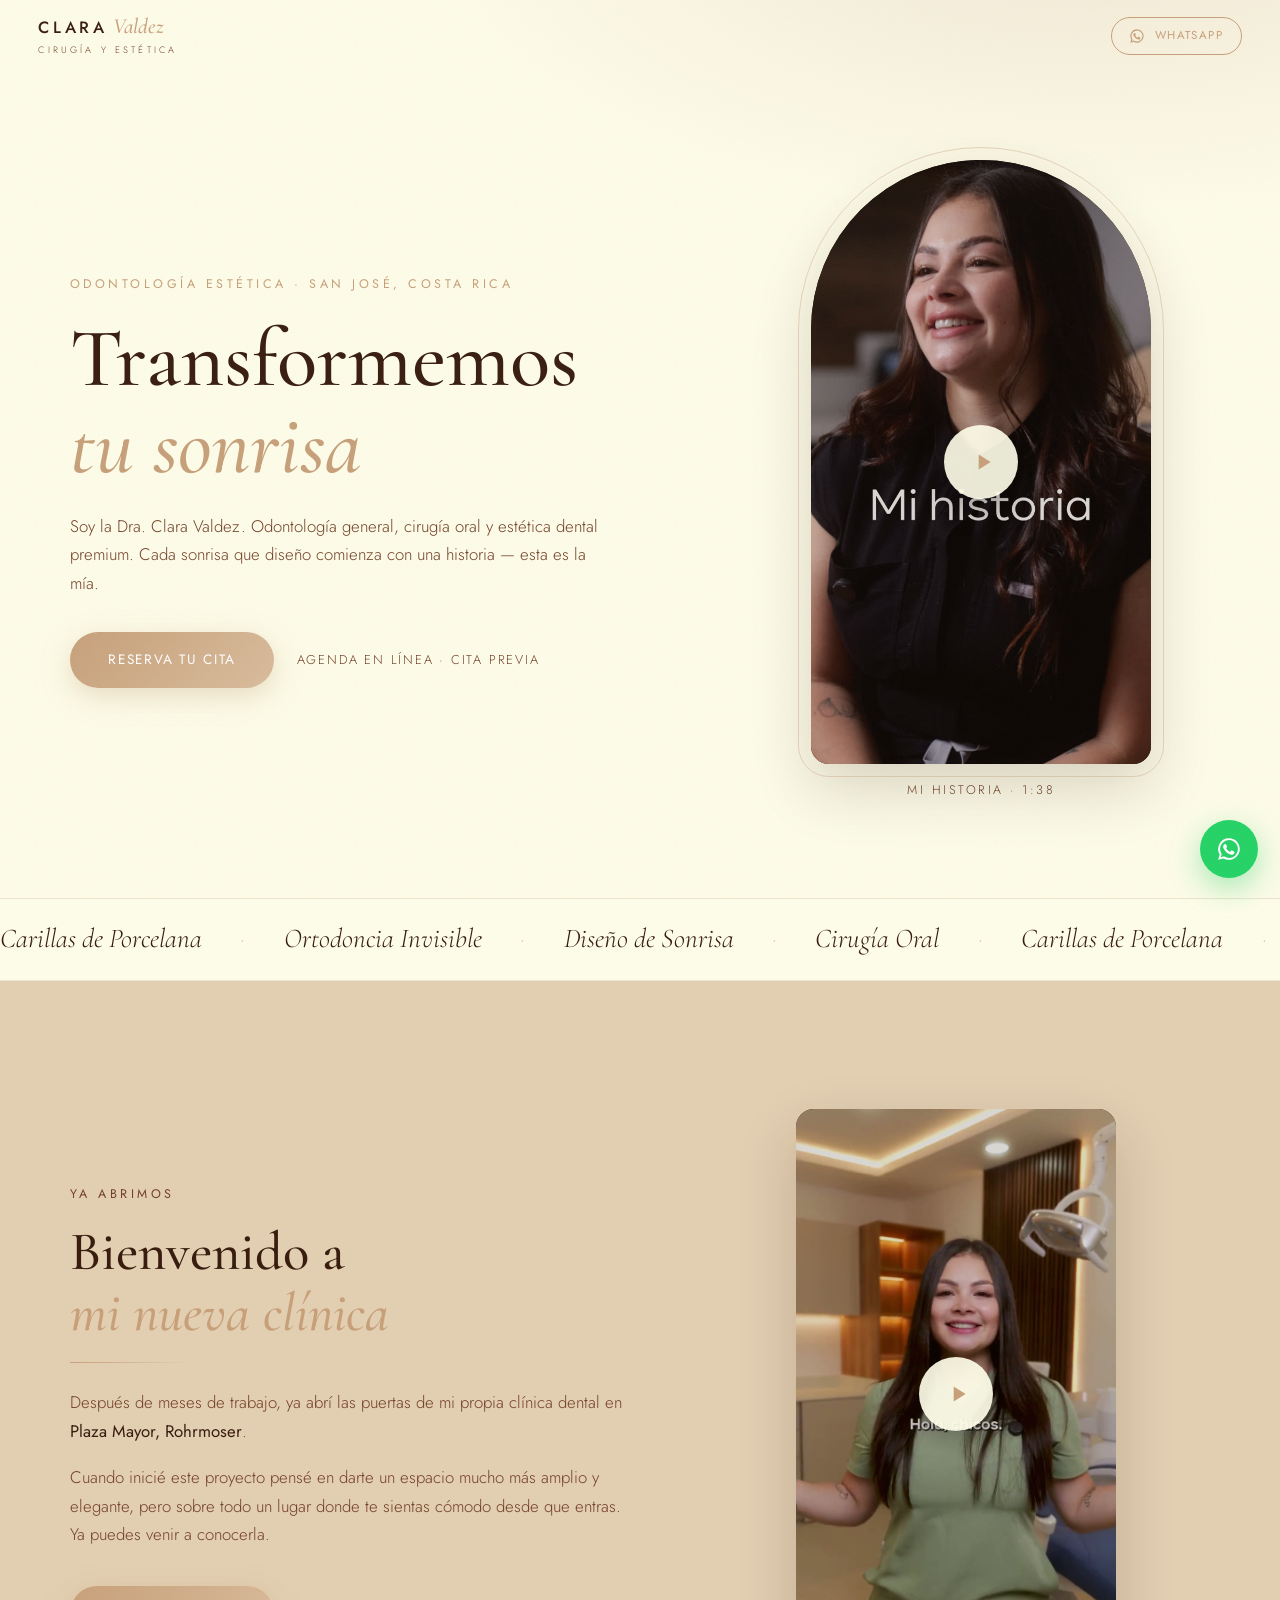
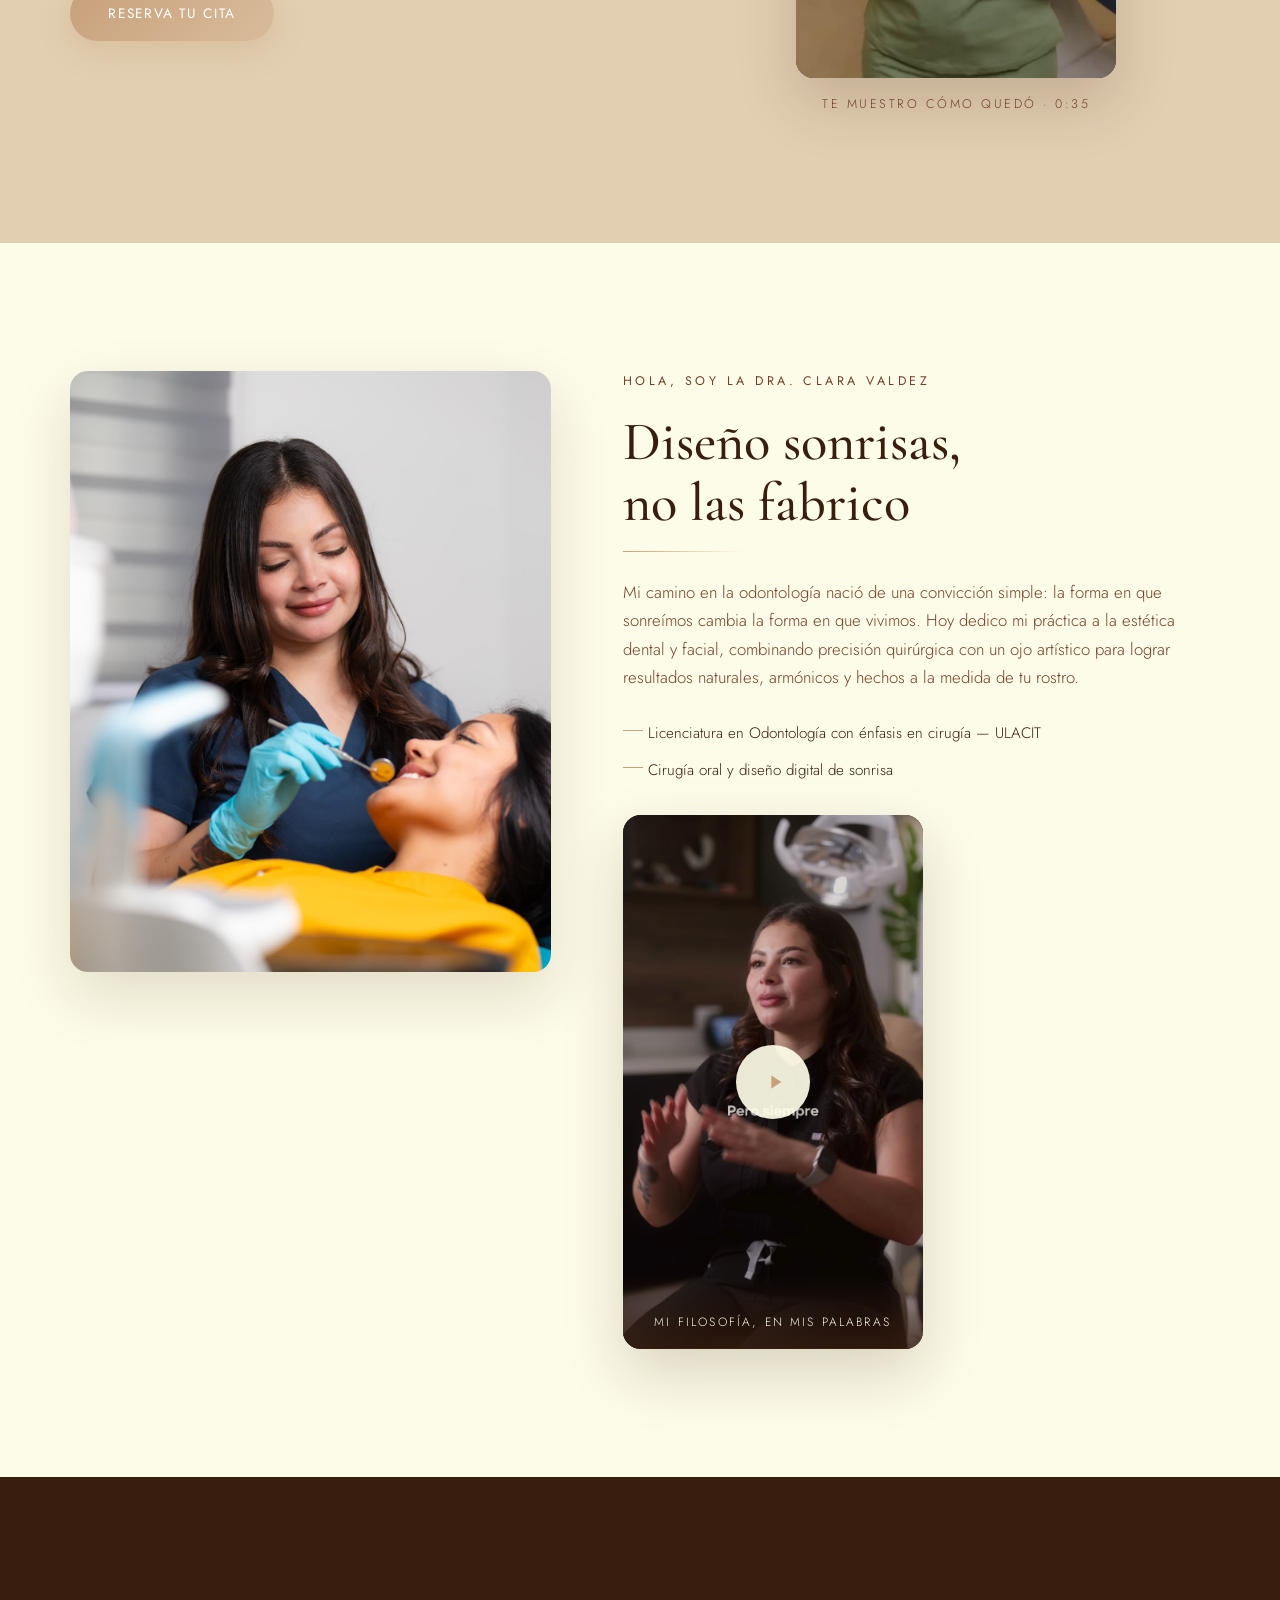
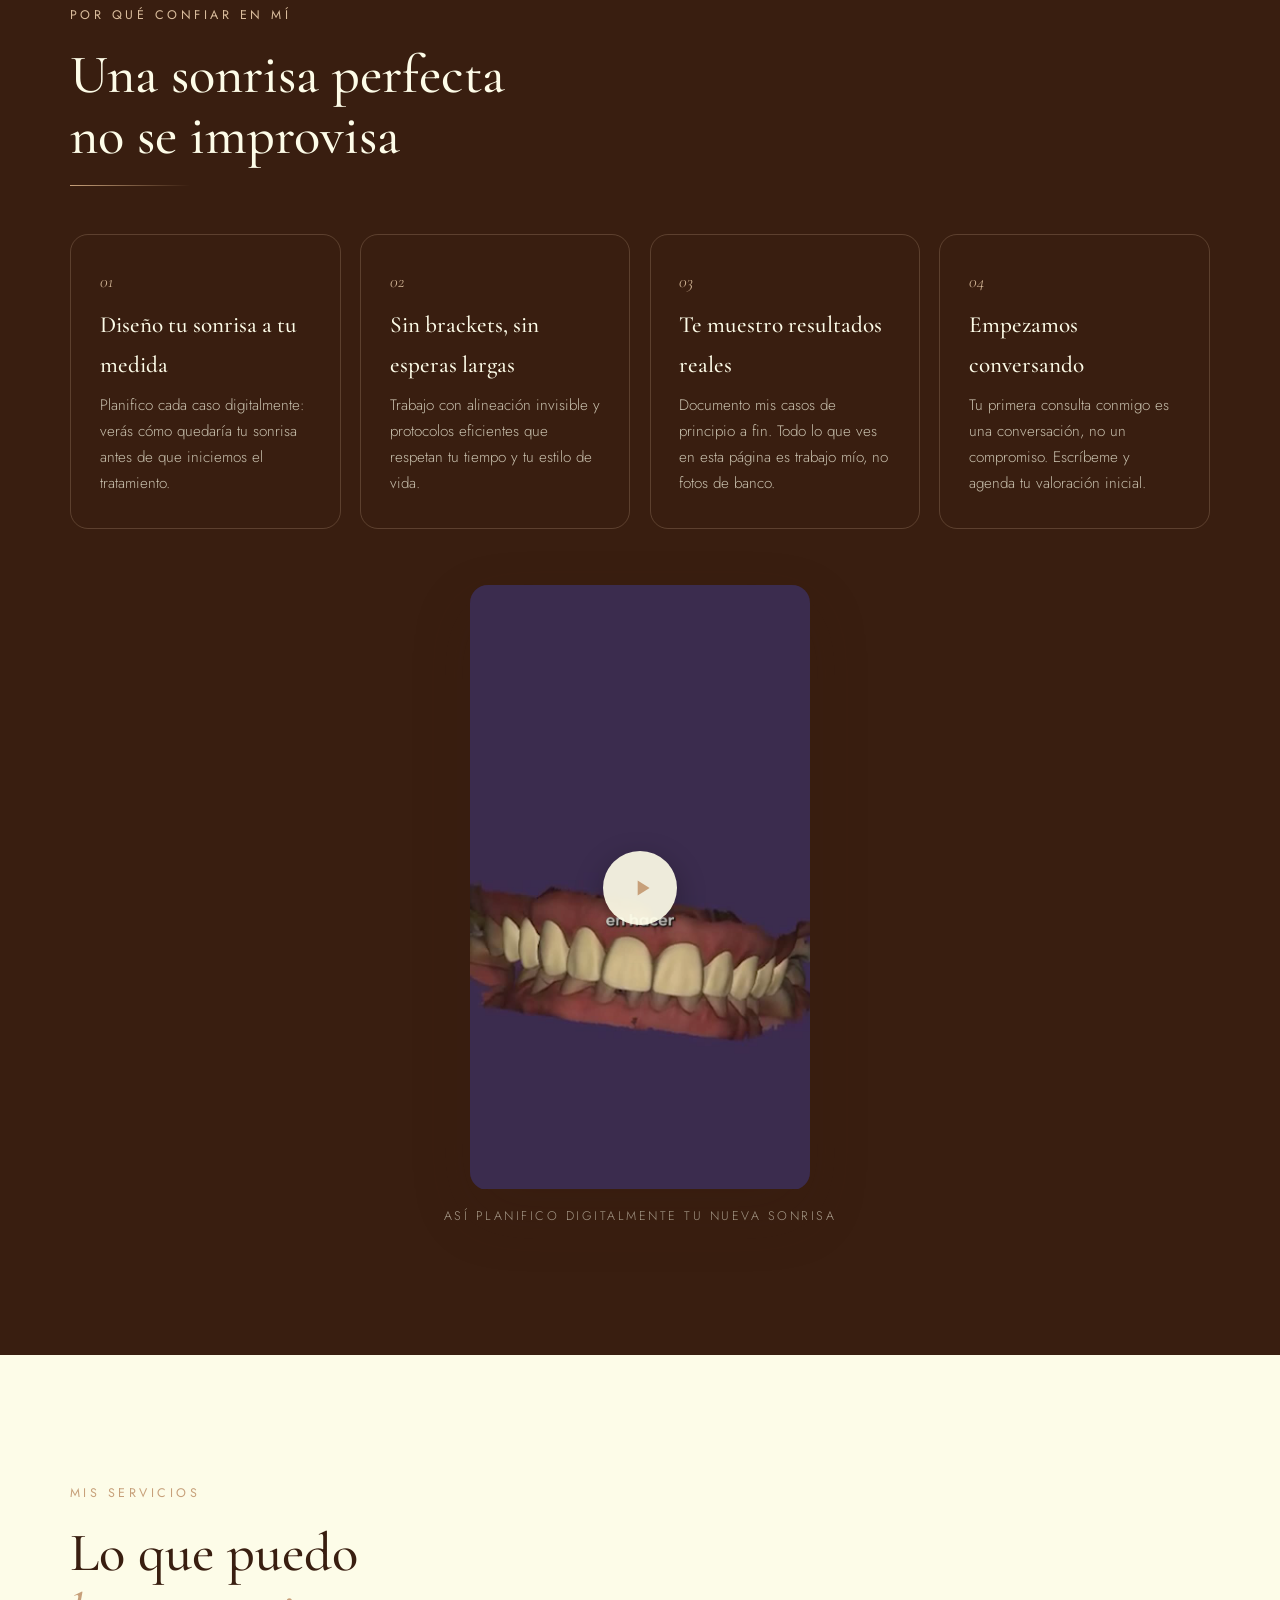
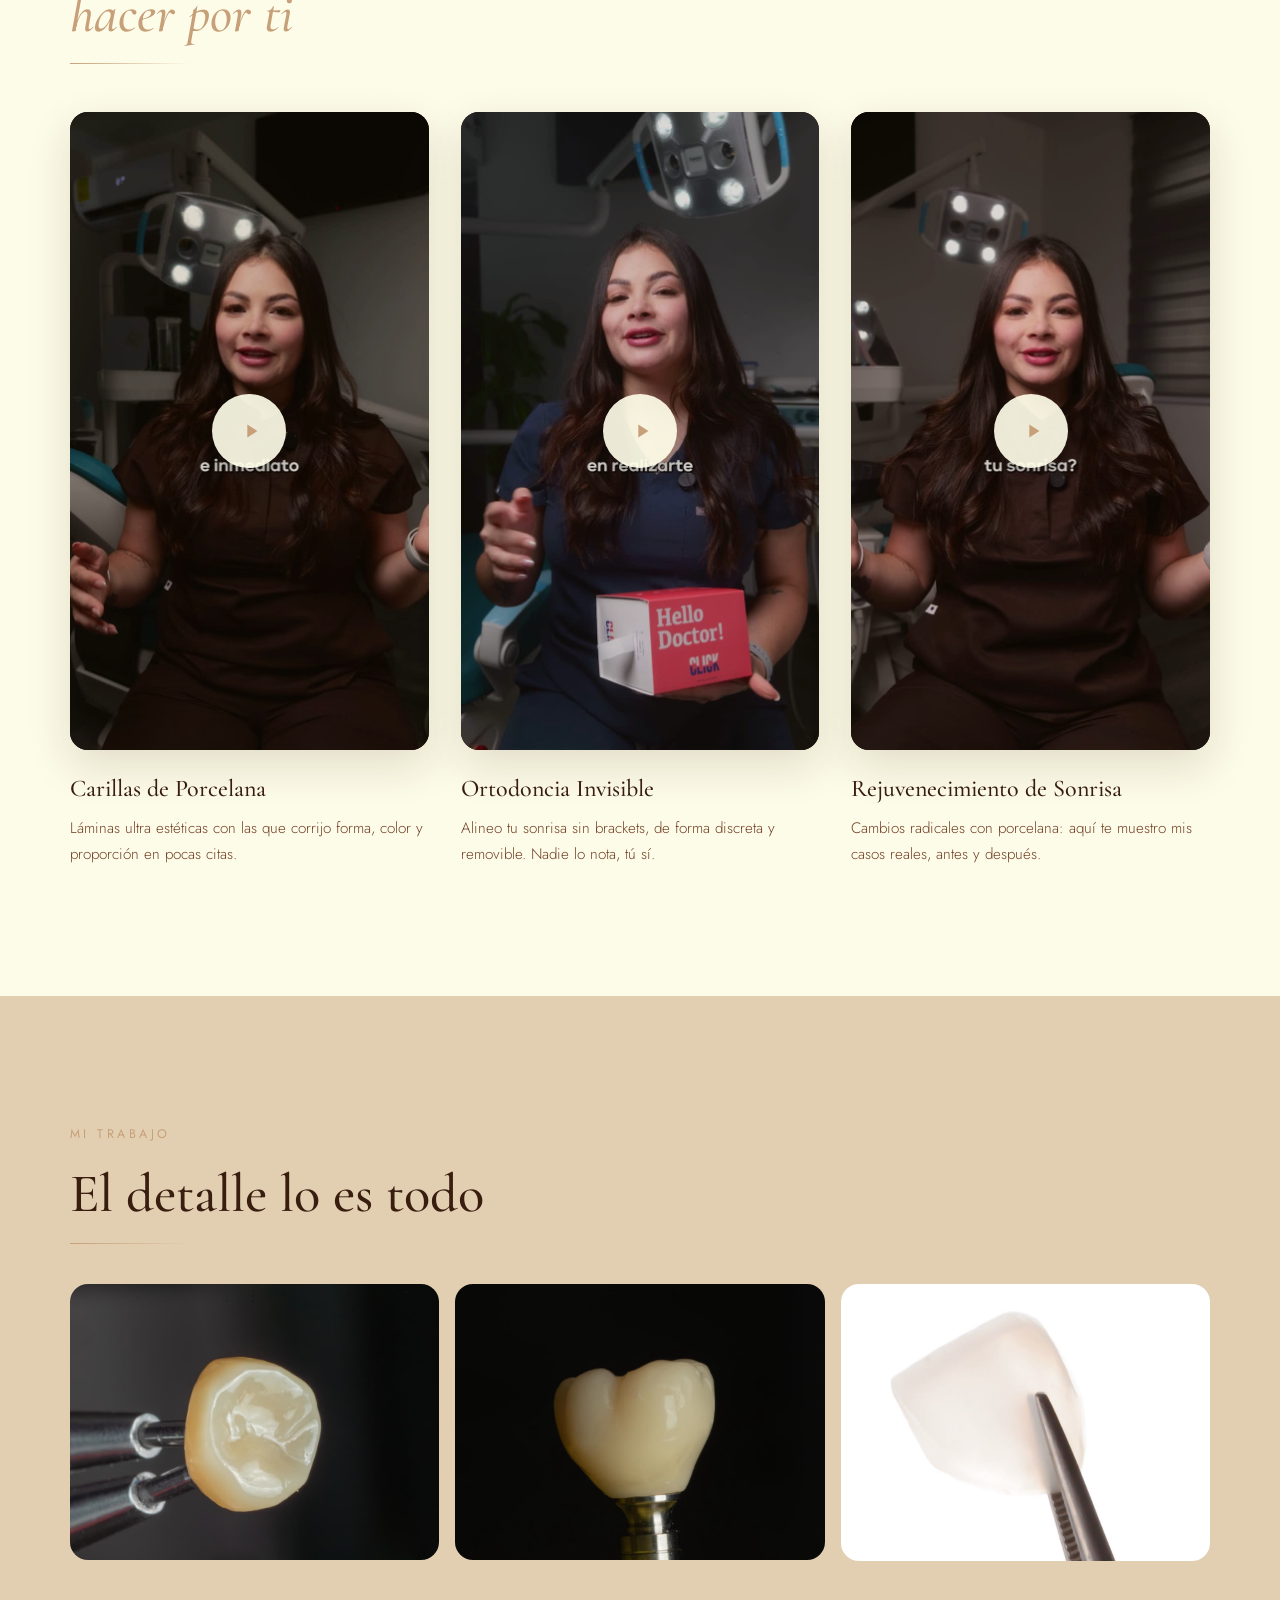
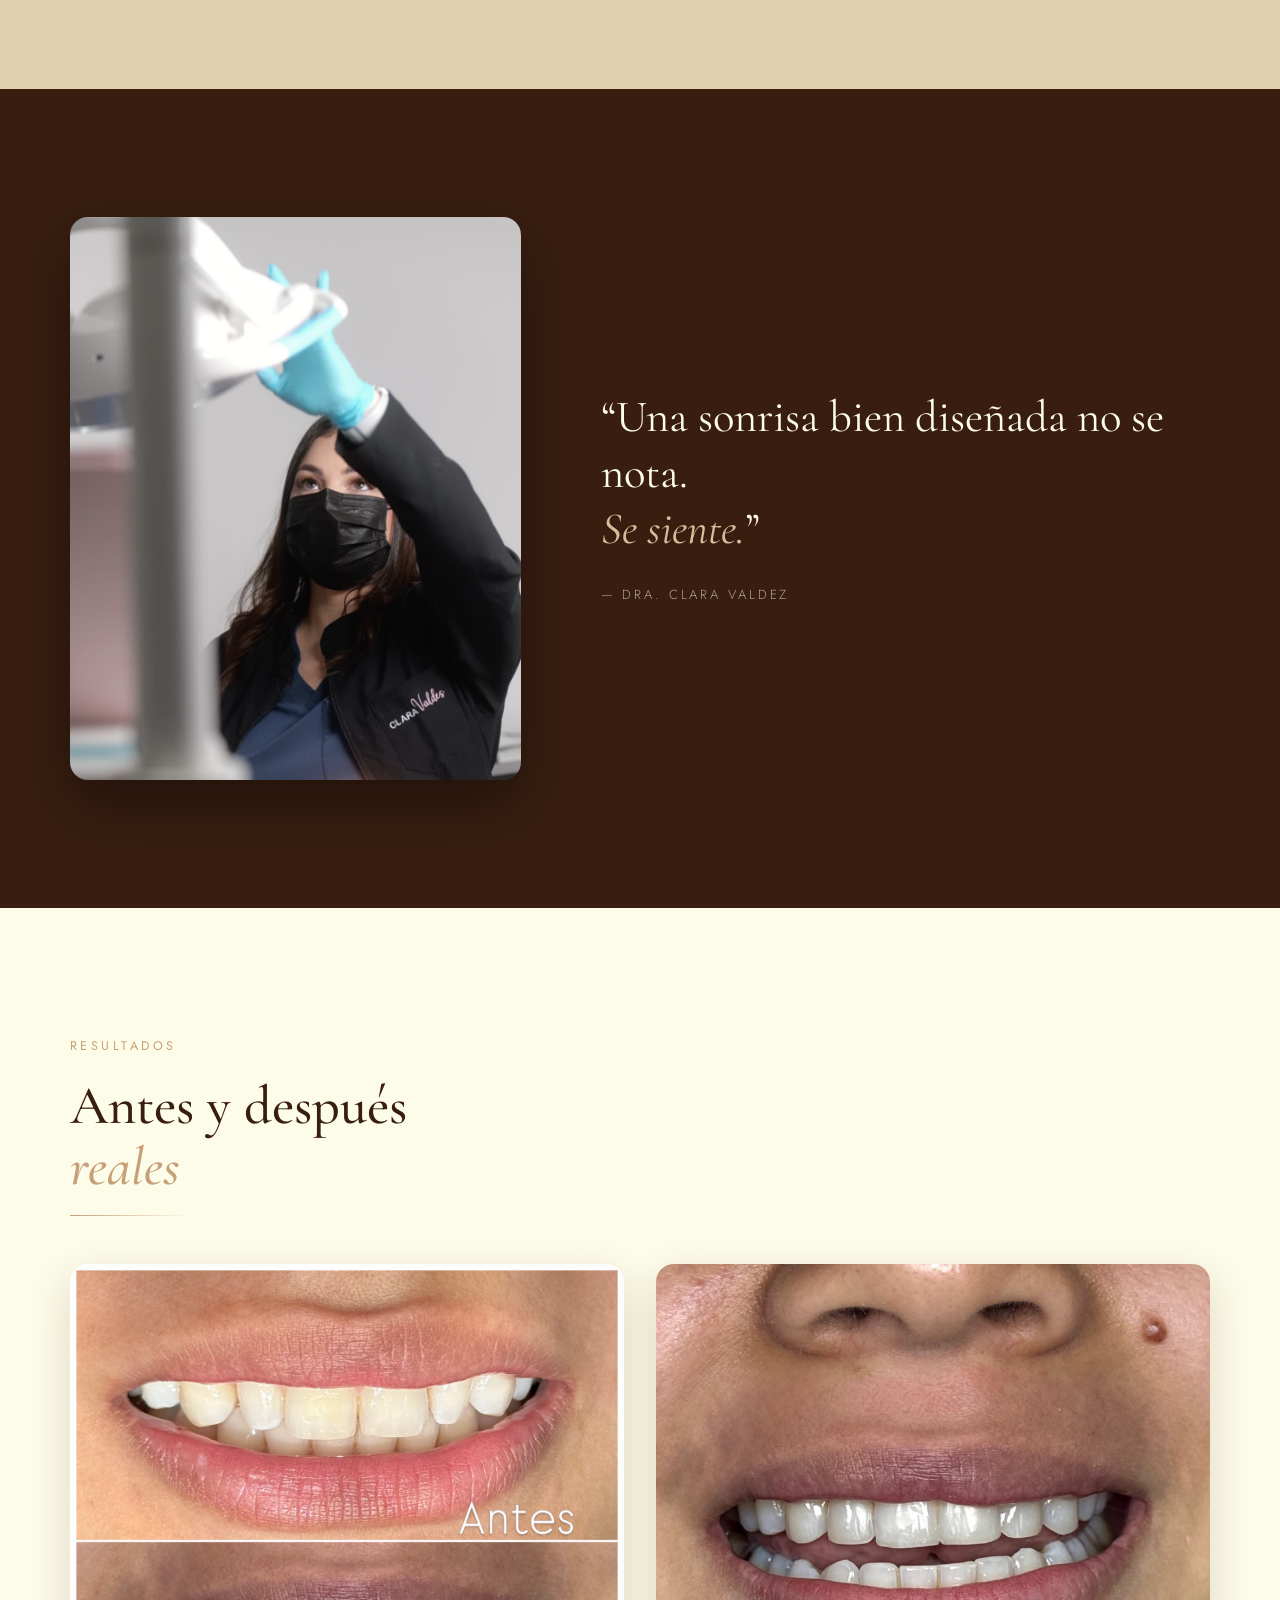
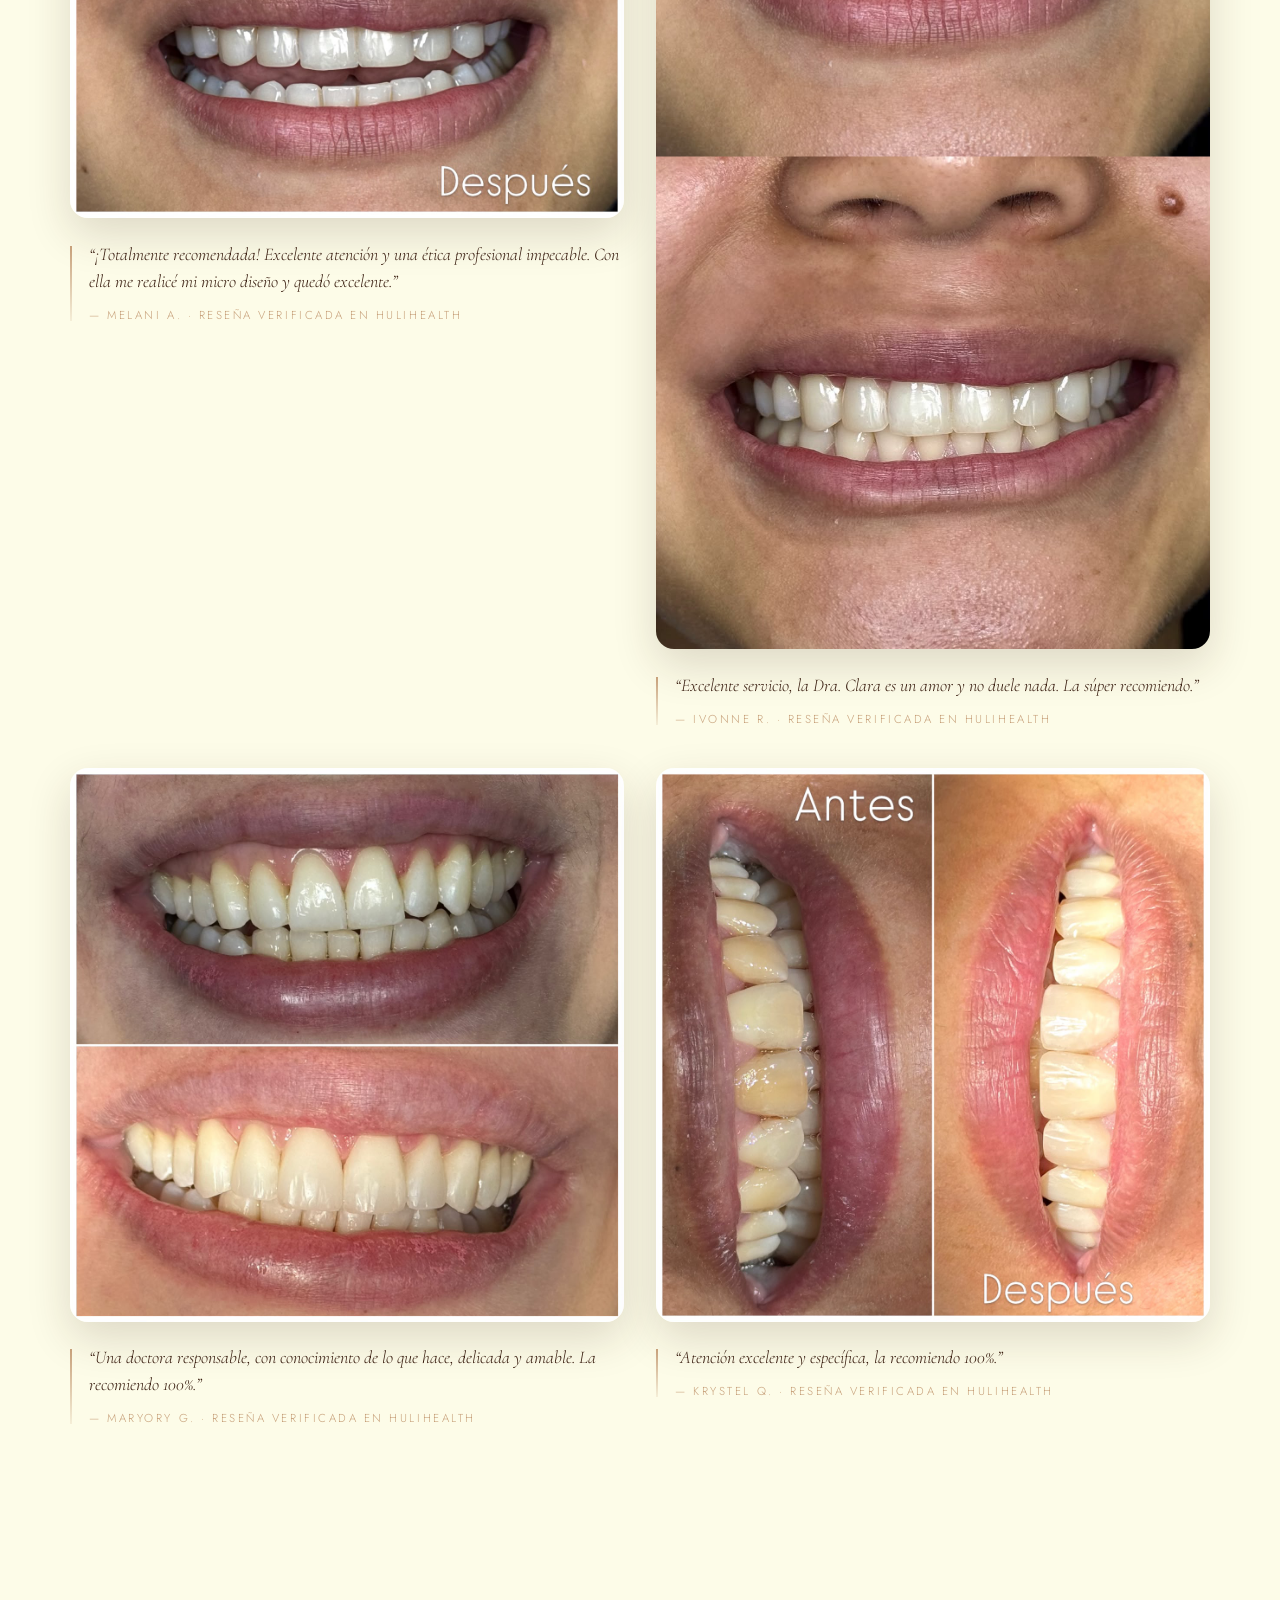
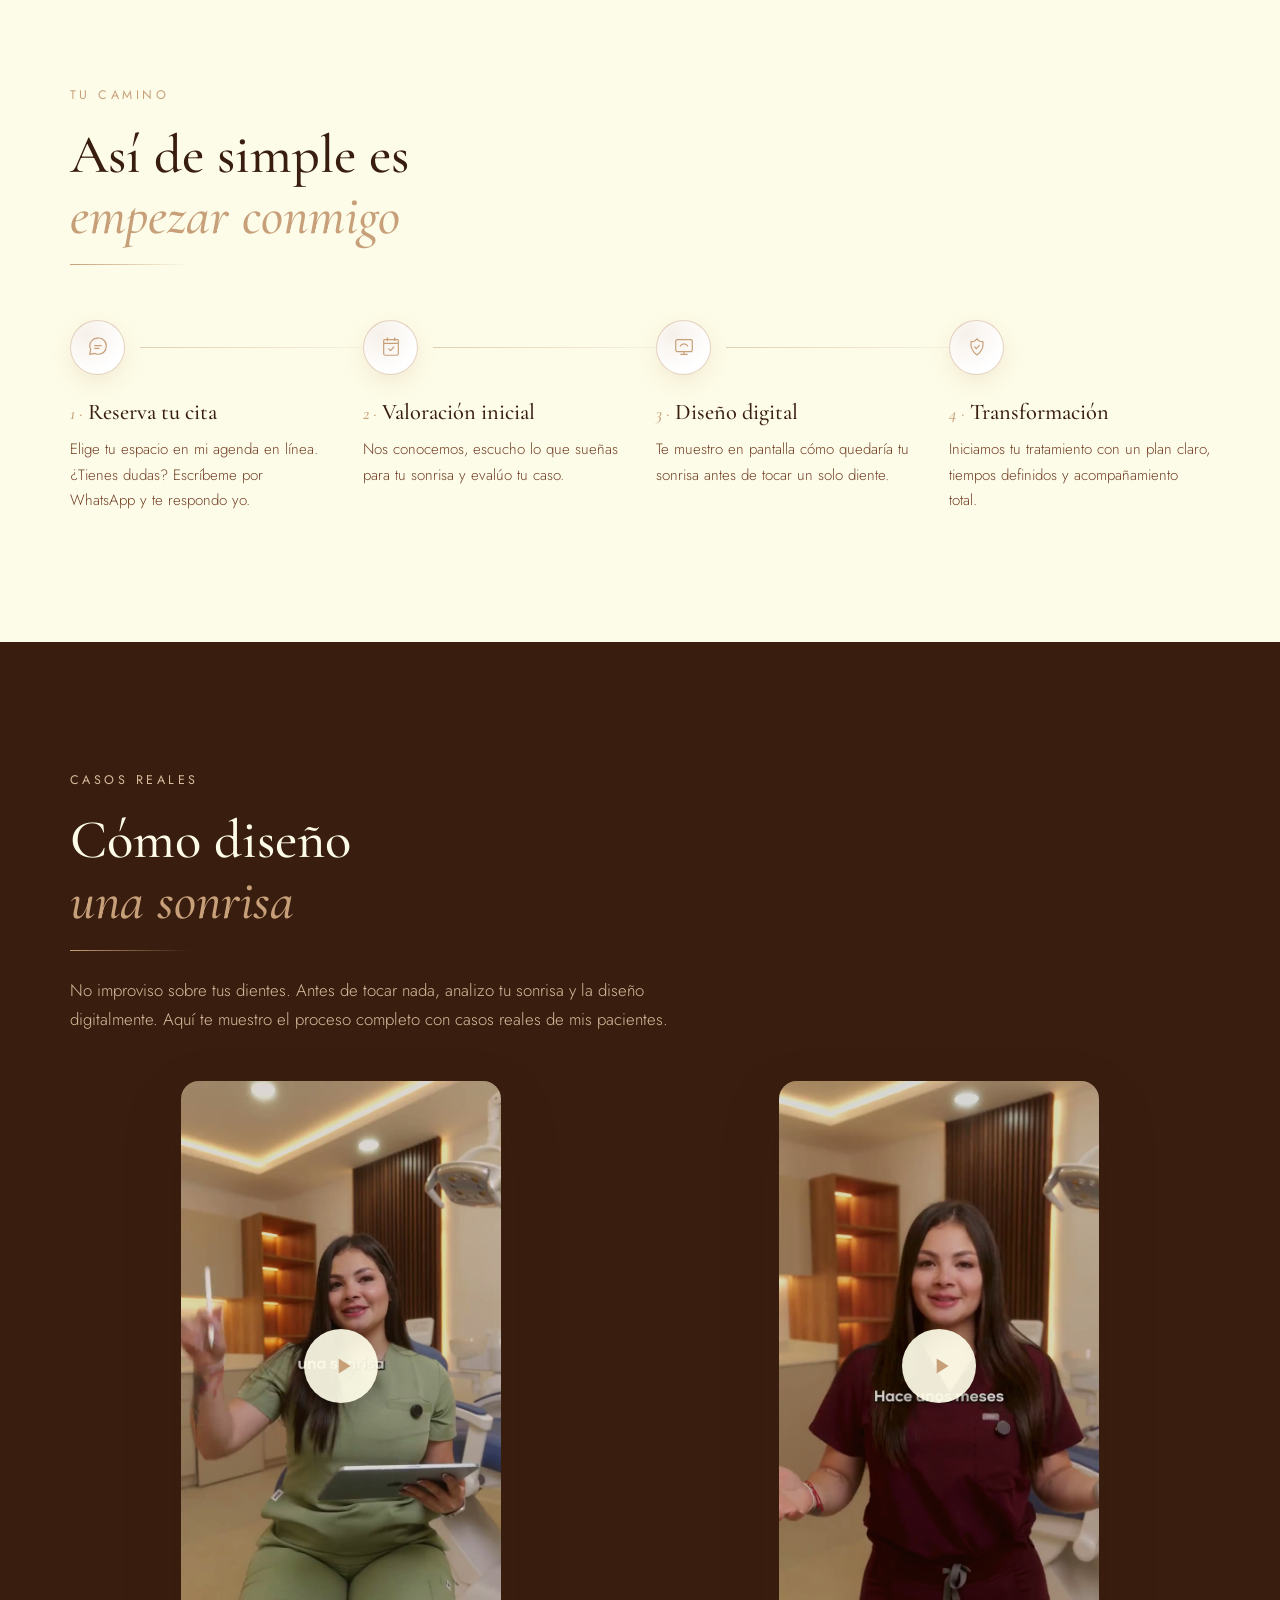
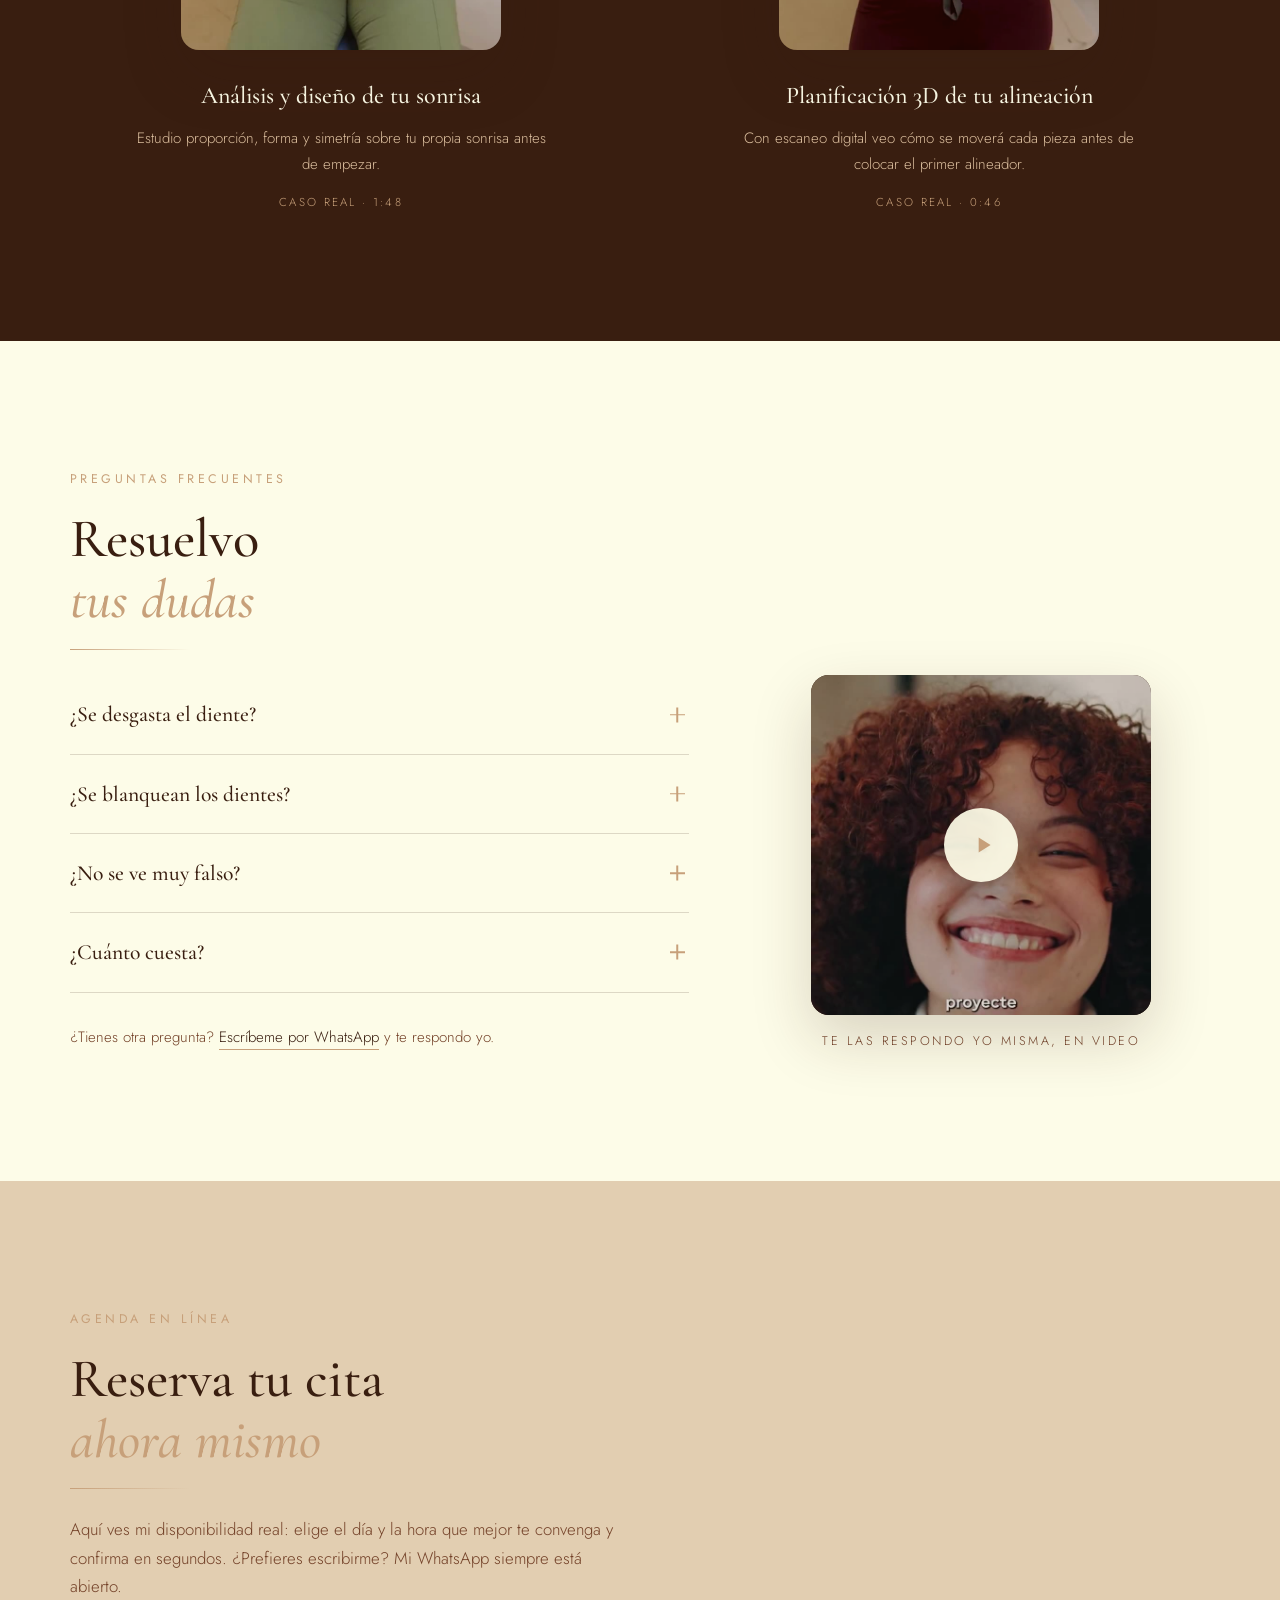
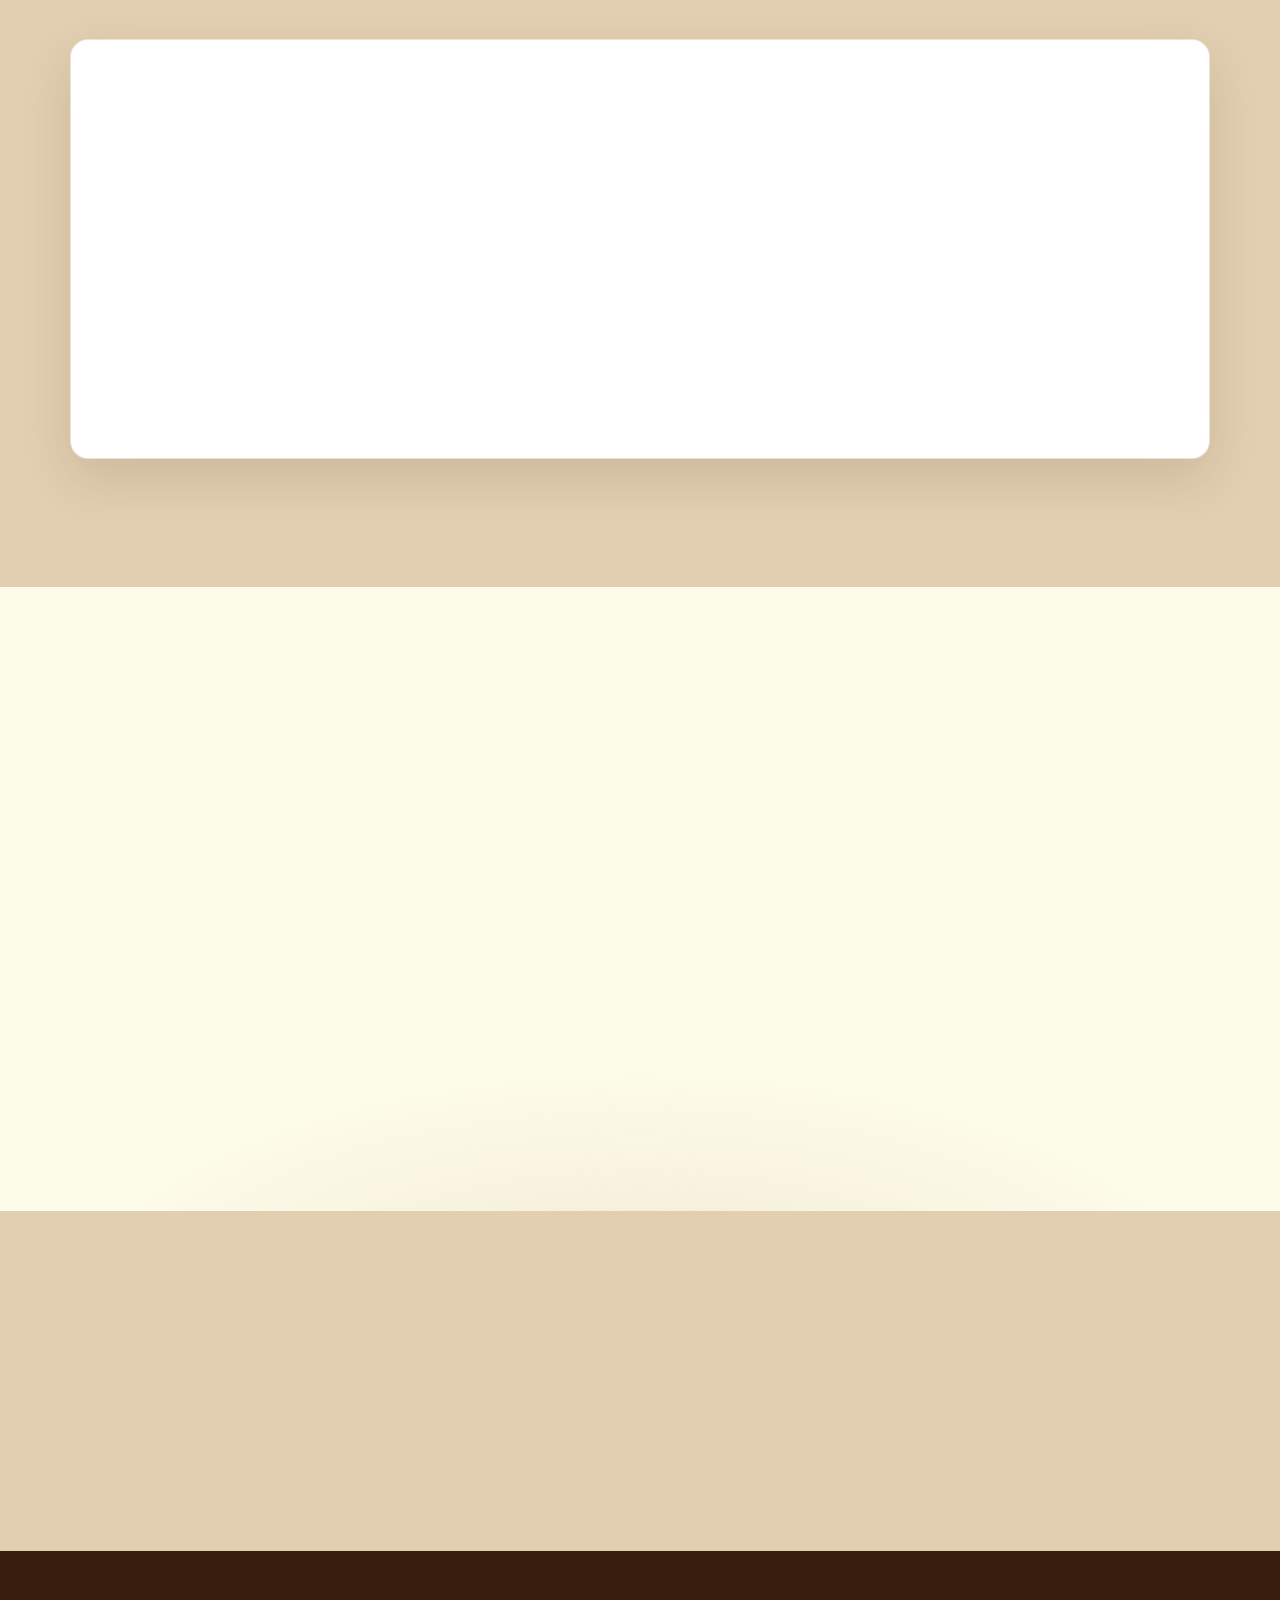
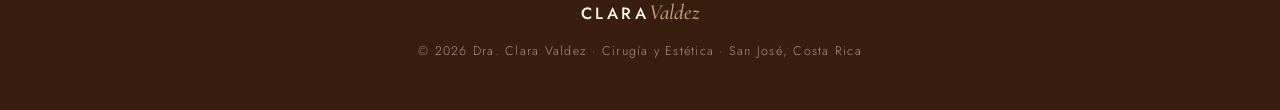
==== commit 19facb02: "Subir la seccion de la nueva clinica al segundo lugar y quitar la foto - La seccion 'Ya abrimos / Bi" ====
--- a/index.html
+++ b/index.html
@@ -115,6 +115,32 @@
     </div>
   </div>
 
+  <!-- ============ NUEVA CLÍNICA ============ -->
+  <section class="clinic section section--cream" id="nueva-clinica">
+    <div class="container">
+      <div class="clinic__grid">
+        <div class="clinic__content">
+          <p class="eyebrow reveal">Ya abrimos</p>
+          <h2 class="section__title reveal">Bienvenido a<br><em>mi nueva clínica</em></h2>
+          <p class="reveal">Después de meses de trabajo, ya abrí las puertas de mi propia clínica dental en <strong>Plaza Mayor, Rohrmoser</strong>.</p>
+          <p class="reveal">Cuando inicié este proyecto pensé en darte un espacio mucho más amplio y elegante, pero sobre todo un lugar donde te sientas cómodo desde que entras. Ya puedes venir a conocerla.</p>
+          <a href="#agenda" class="btn btn--gold btn--lg reveal clinic__cta">Reserva tu cita</a>
+        </div>
+        <figure class="clinic__media reveal">
+          <div class="video-frame">
+            <video playsinline preload="none" poster="assets/img/poster-clinica.jpg">
+              <source src="assets/video/clinica-nueva.mp4" type="video/mp4">
+            </video>
+            <button class="video-play" aria-label="Reproducir: recorrido por la nueva clínica">
+              <span class="video-play__circle"><svg viewBox="0 0 24 24" width="26" height="26" fill="currentColor"><path d="M8 5v14l11-7z"/></svg></span>
+            </button>
+          </div>
+          <figcaption class="hero__caption">Te muestro cómo quedó · 0:35</figcaption>
+        </figure>
+      </div>
+    </div>
+  </section>
+
   <!-- ============ QUIÉN ES CLARA ============ -->
   <section class="about section" id="sobre">
     <div class="container">
@@ -395,7 +421,7 @@
   </section>
 
   <!-- ============ PREGUNTAS FRECUENTES ============ -->
-  <section class="faq section section--cream" id="preguntas">
+  <section class="faq section" id="preguntas">
     <div class="container">
       <p class="eyebrow reveal">Preguntas frecuentes</p>
       <h2 class="section__title reveal">Resuelvo<br><em>tus dudas</em></h2>
@@ -449,35 +475,6 @@
     </div>
   </section>
 
-  <!-- ============ NUEVA CLÍNICA ============ -->
-  <section class="clinic section" id="nueva-clinica">
-    <div class="container">
-      <div class="clinic__grid">
-        <div class="clinic__content">
-          <p class="eyebrow reveal">Ya abrimos</p>
-          <h2 class="section__title reveal">Bienvenido a<br><em>mi nueva clínica</em></h2>
-          <p class="reveal">Después de meses de trabajo, ya abrí las puertas de mi propia clínica dental en <strong>Plaza Mayor, Rohrmoser</strong>.</p>
-          <p class="reveal">Cuando inicié este proyecto pensé en darte un espacio mucho más amplio y elegante, pero sobre todo un lugar donde te sientas cómodo desde que entras. Ya puedes venir a conocerla.</p>
-          <a href="#agenda" class="btn btn--gold btn--lg reveal clinic__cta">Reserva tu cita</a>
-          <figure class="clinic__photo reveal">
-            <img src="assets/img/clara-clinica-nueva.jpg" alt="La Dra. Clara Valdez en su nueva clínica dental en Plaza Mayor, Rohrmoser" loading="lazy">
-          </figure>
-        </div>
-        <figure class="clinic__media reveal">
-          <div class="video-frame">
-            <video playsinline preload="none" poster="assets/img/poster-clinica.jpg">
-              <source src="assets/video/clinica-nueva.mp4" type="video/mp4">
-            </video>
-            <button class="video-play" aria-label="Reproducir: recorrido por la nueva clínica">
-              <span class="video-play__circle"><svg viewBox="0 0 24 24" width="26" height="26" fill="currentColor"><path d="M8 5v14l11-7z"/></svg></span>
-            </button>
-          </div>
-          <figcaption class="hero__caption">Te muestro cómo quedó · 0:35</figcaption>
-        </figure>
-      </div>
-    </div>
-  </section>
-
   <!-- ============ AGENDA EN LÍNEA ============ -->
   <section class="booking section section--cream" id="agenda">
     <div class="container">
@@ -485,7 +482,7 @@
       <h2 class="section__title reveal">Reserva tu cita<br><em>ahora mismo</em></h2>
       <p class="booking__sub reveal">Aquí ves mi disponibilidad real: elige el día y la hora que mejor te convenga y confirma en segundos. ¿Prefieres escribirme? Mi WhatsApp siempre está abierto.</p>
       <div class="booking__widget reveal">
-        <div class='huli-cw' data-doctor="94120" data-clinic="8812" data-lang="es"></div>
+        <div class='huli-cw' data-doctor="94120" data-clinic="49552" data-lang="es"></div>
       </div>
     </div>
   </section>
--- a/css/styles.css
+++ b/css/styles.css
@@ -669,13 +669,6 @@
 }
 .clinic__content p { color: var(--ink-soft); margin-bottom: 1.1rem; }
 .clinic__content strong { color: var(--ink); font-weight: 400; }
-.clinic__photo {
-  margin-top: 2rem;
-  border-radius: var(--radius);
-  overflow: hidden;
-  box-shadow: 0 20px 50px rgba(57, 30, 16, 0.16);
-}
-.clinic__photo img { width: 100%; }
 .clinic__cta { margin-top: 1.2rem; }
 .clinic__media .video-frame { max-width: 320px; margin-inline: auto; }
 
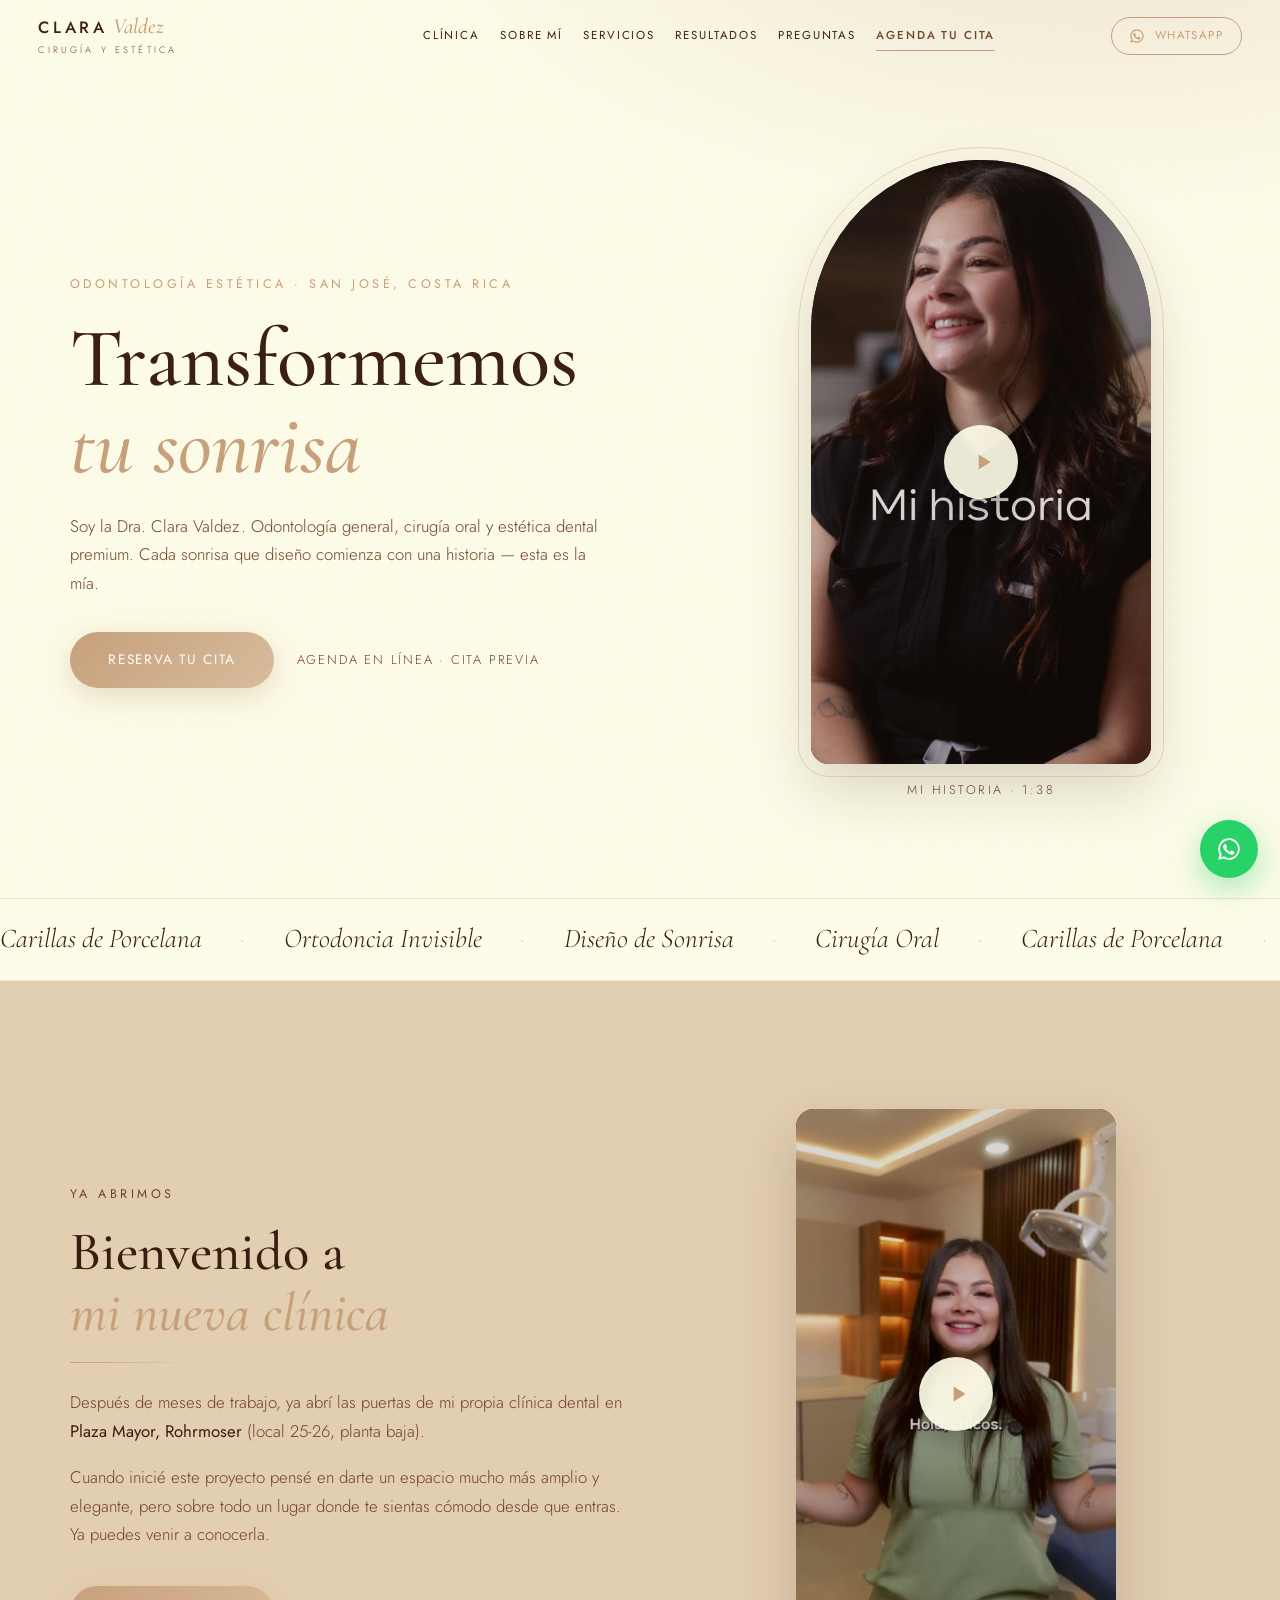
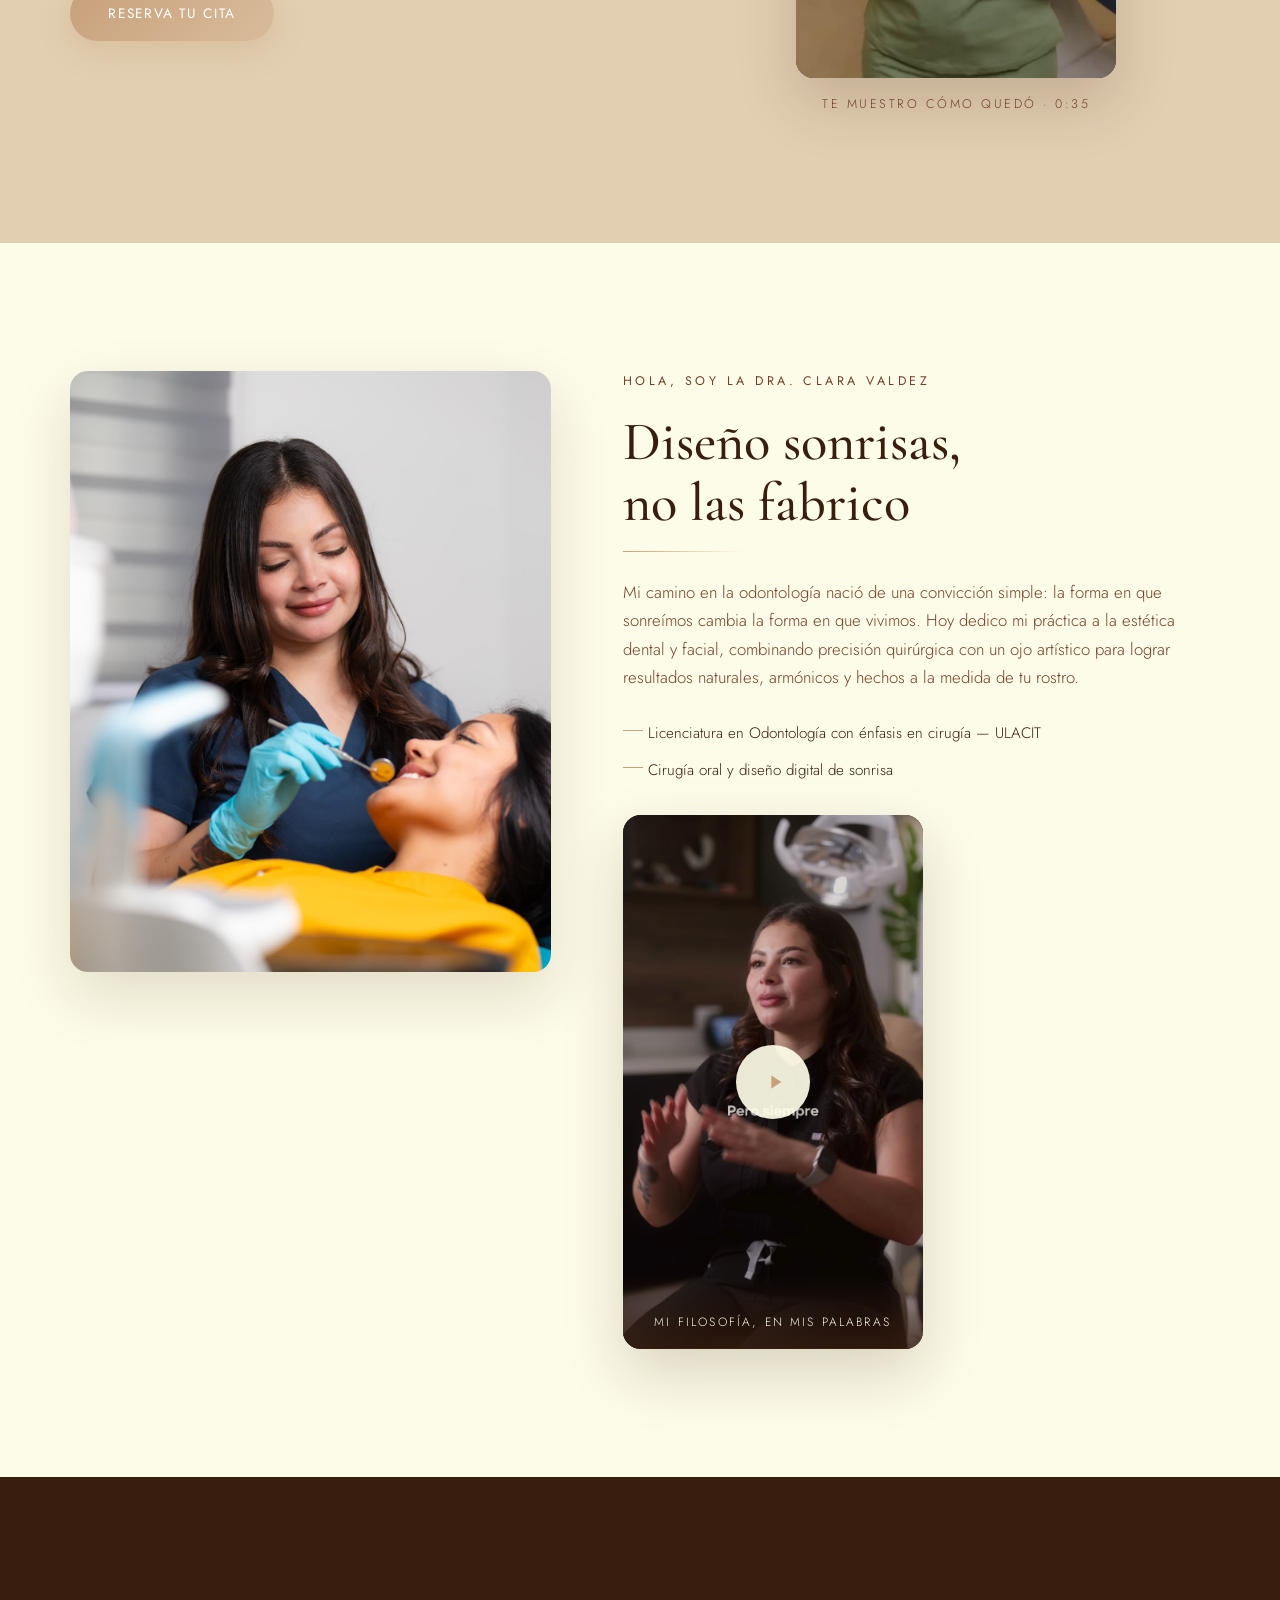
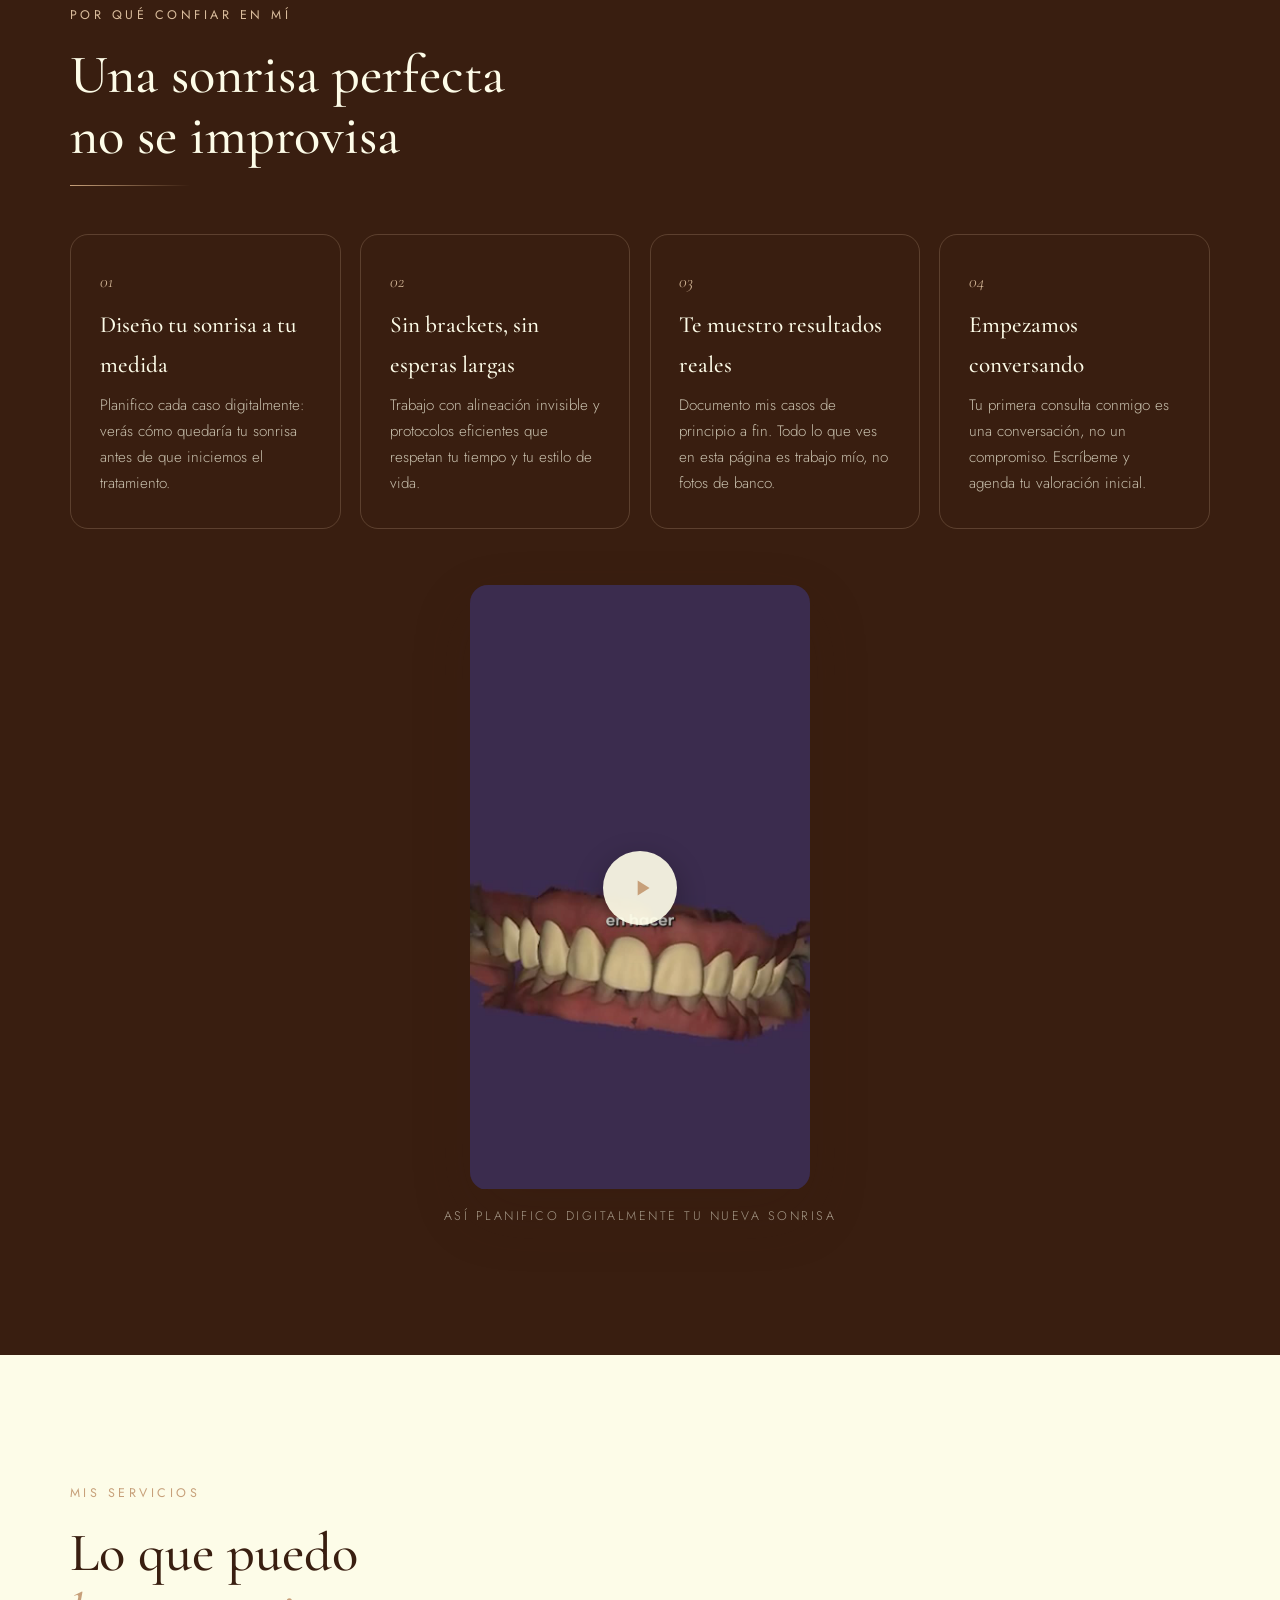
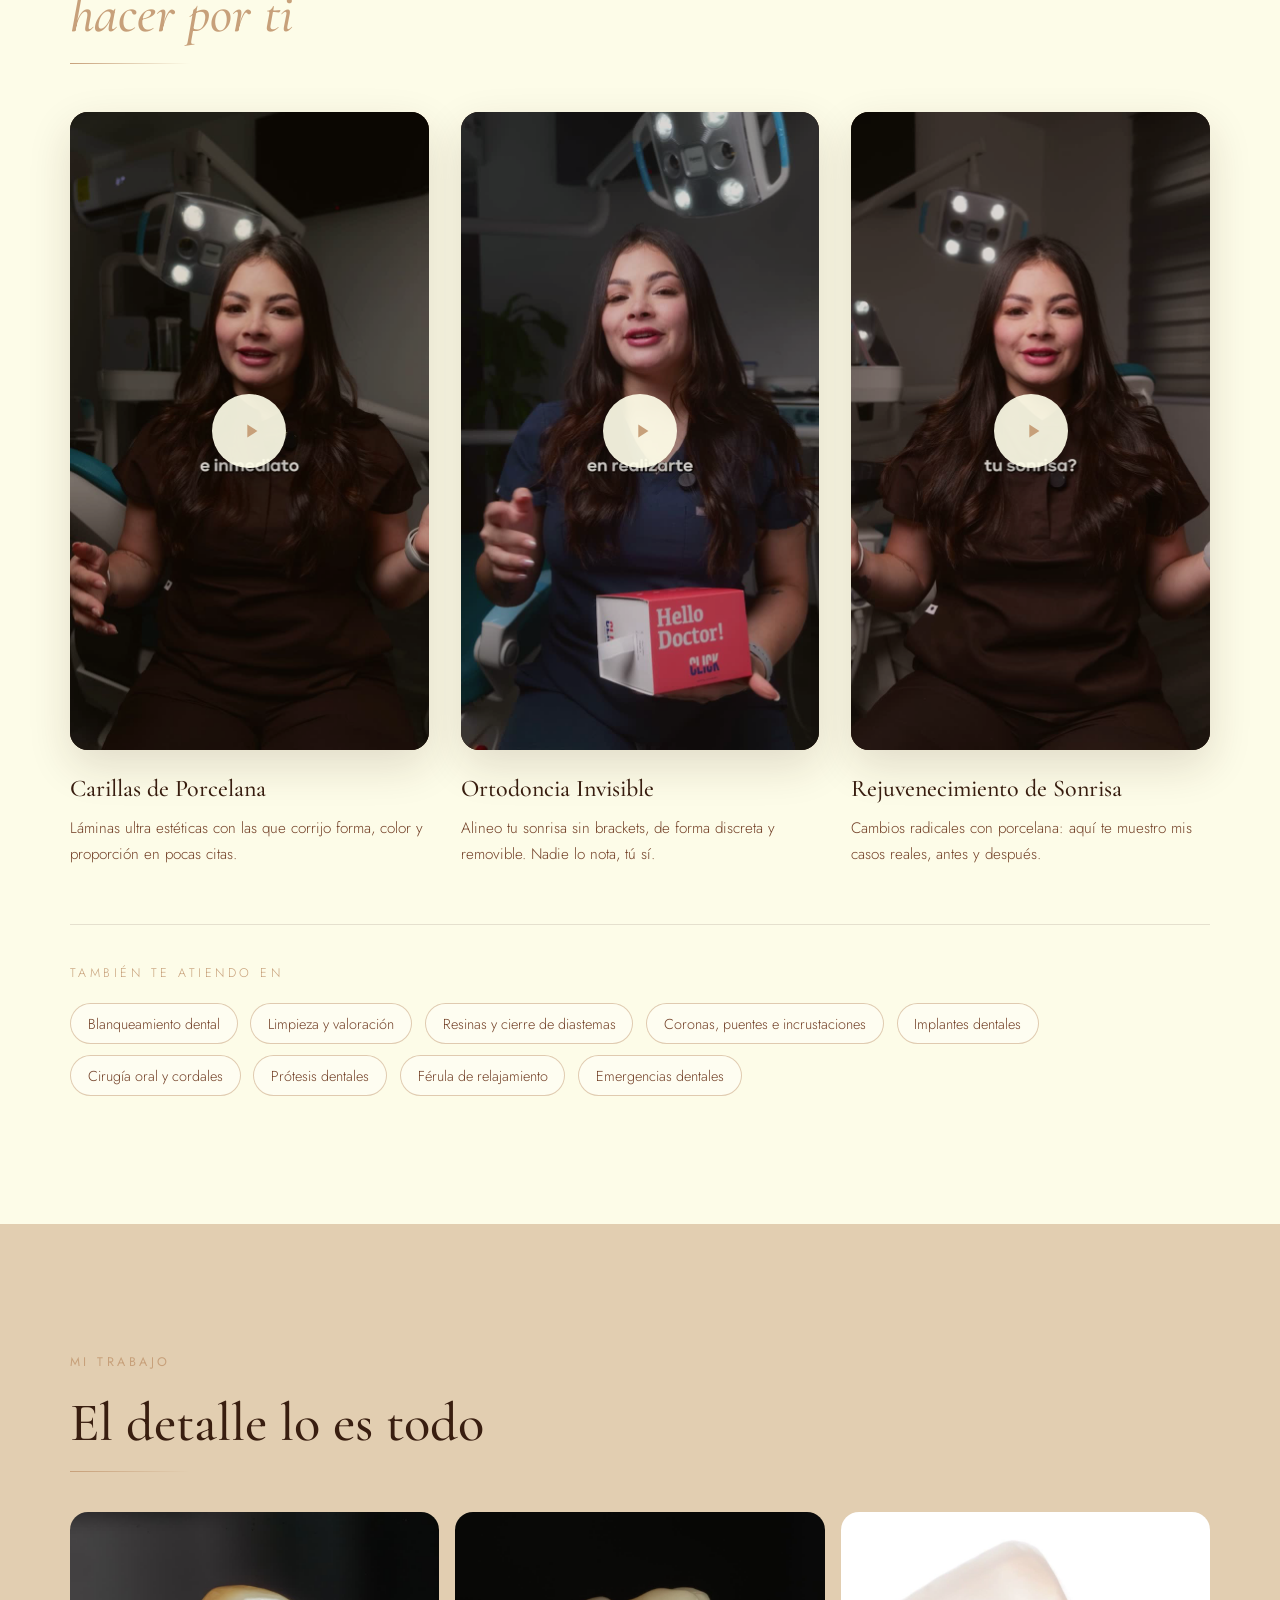
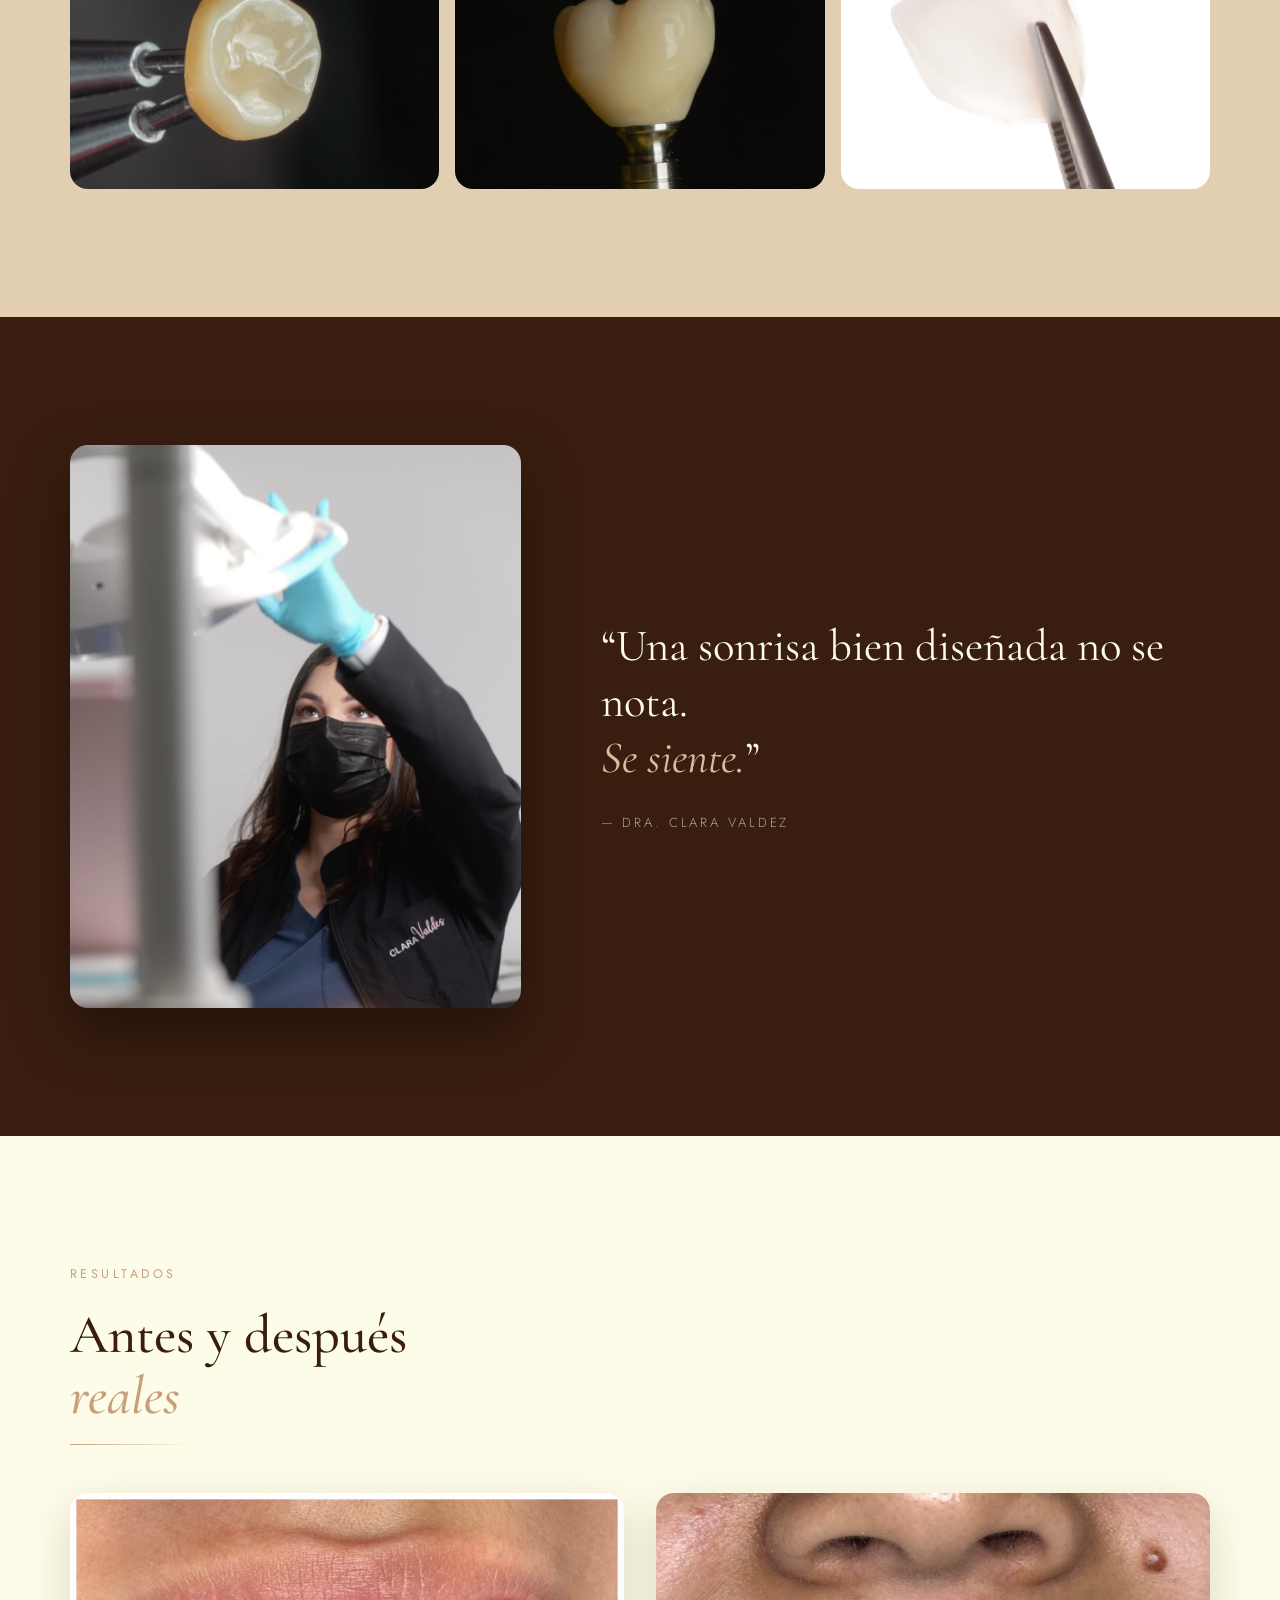
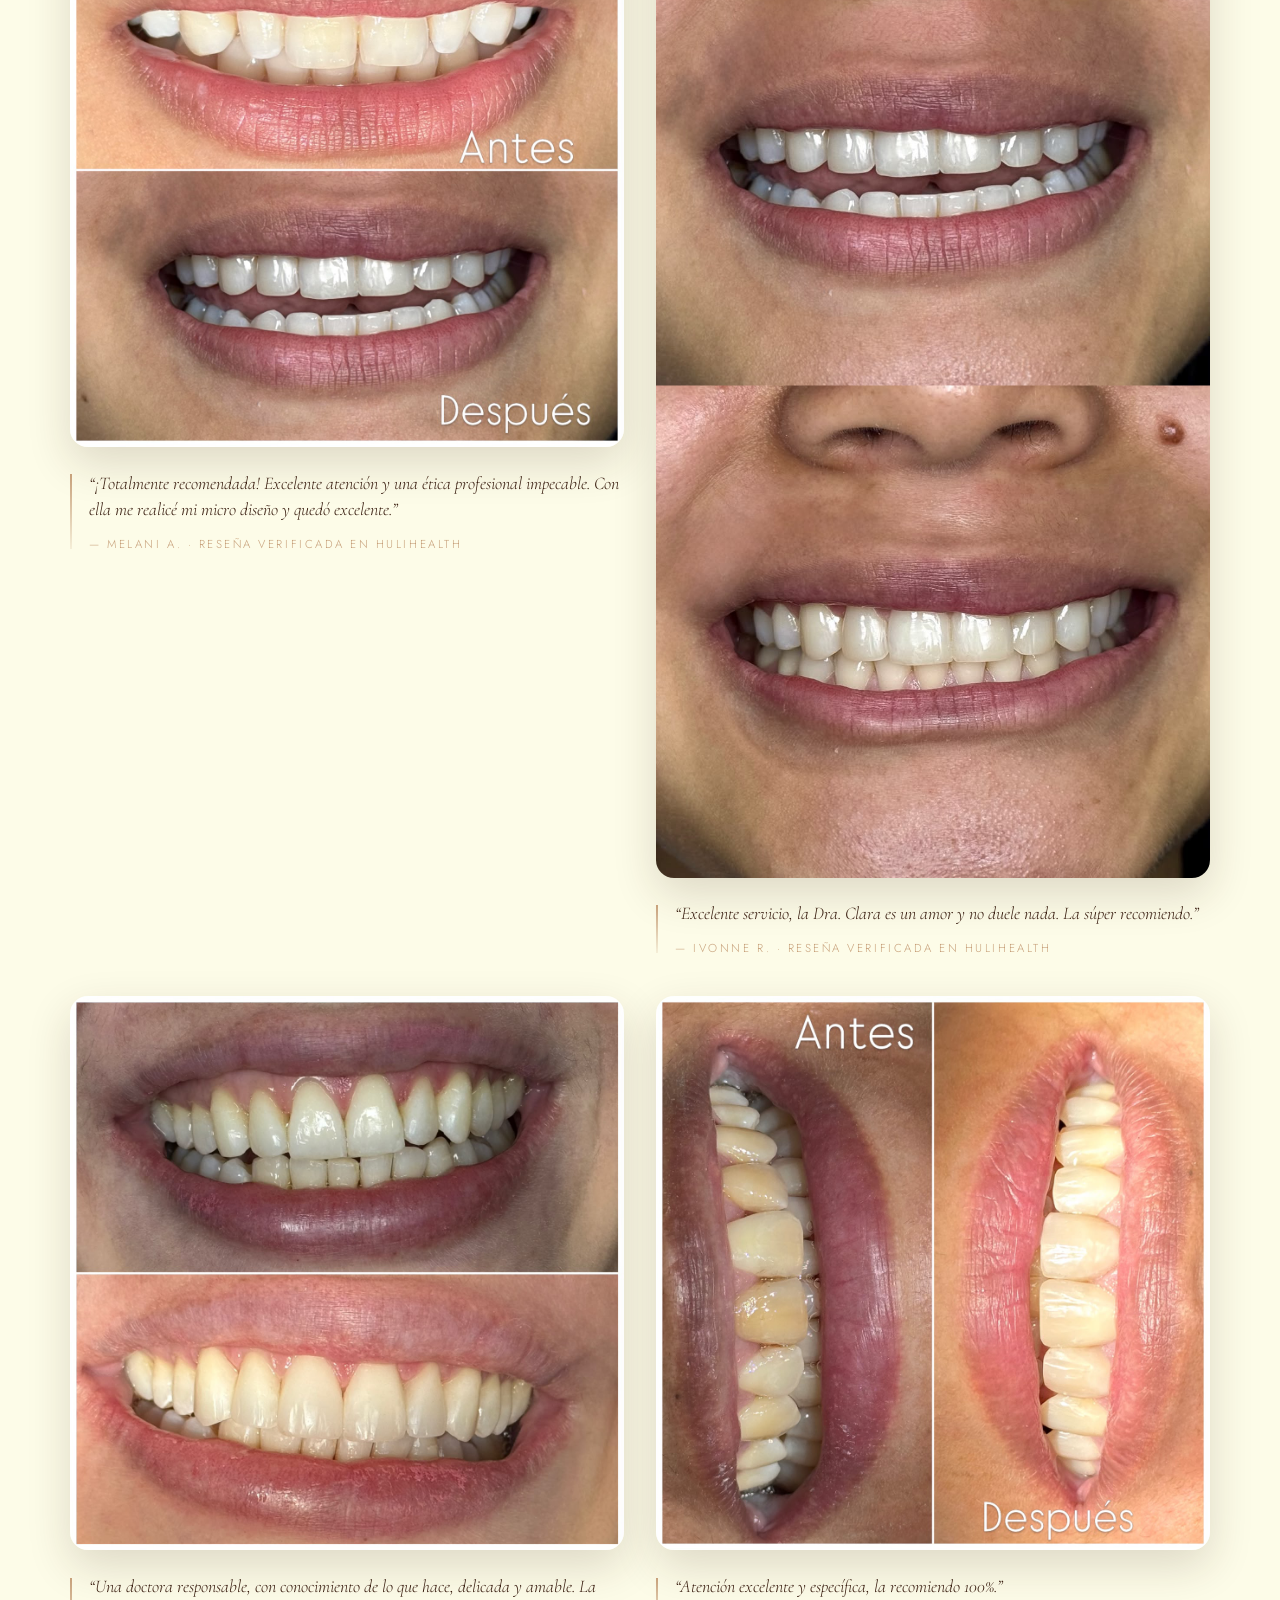
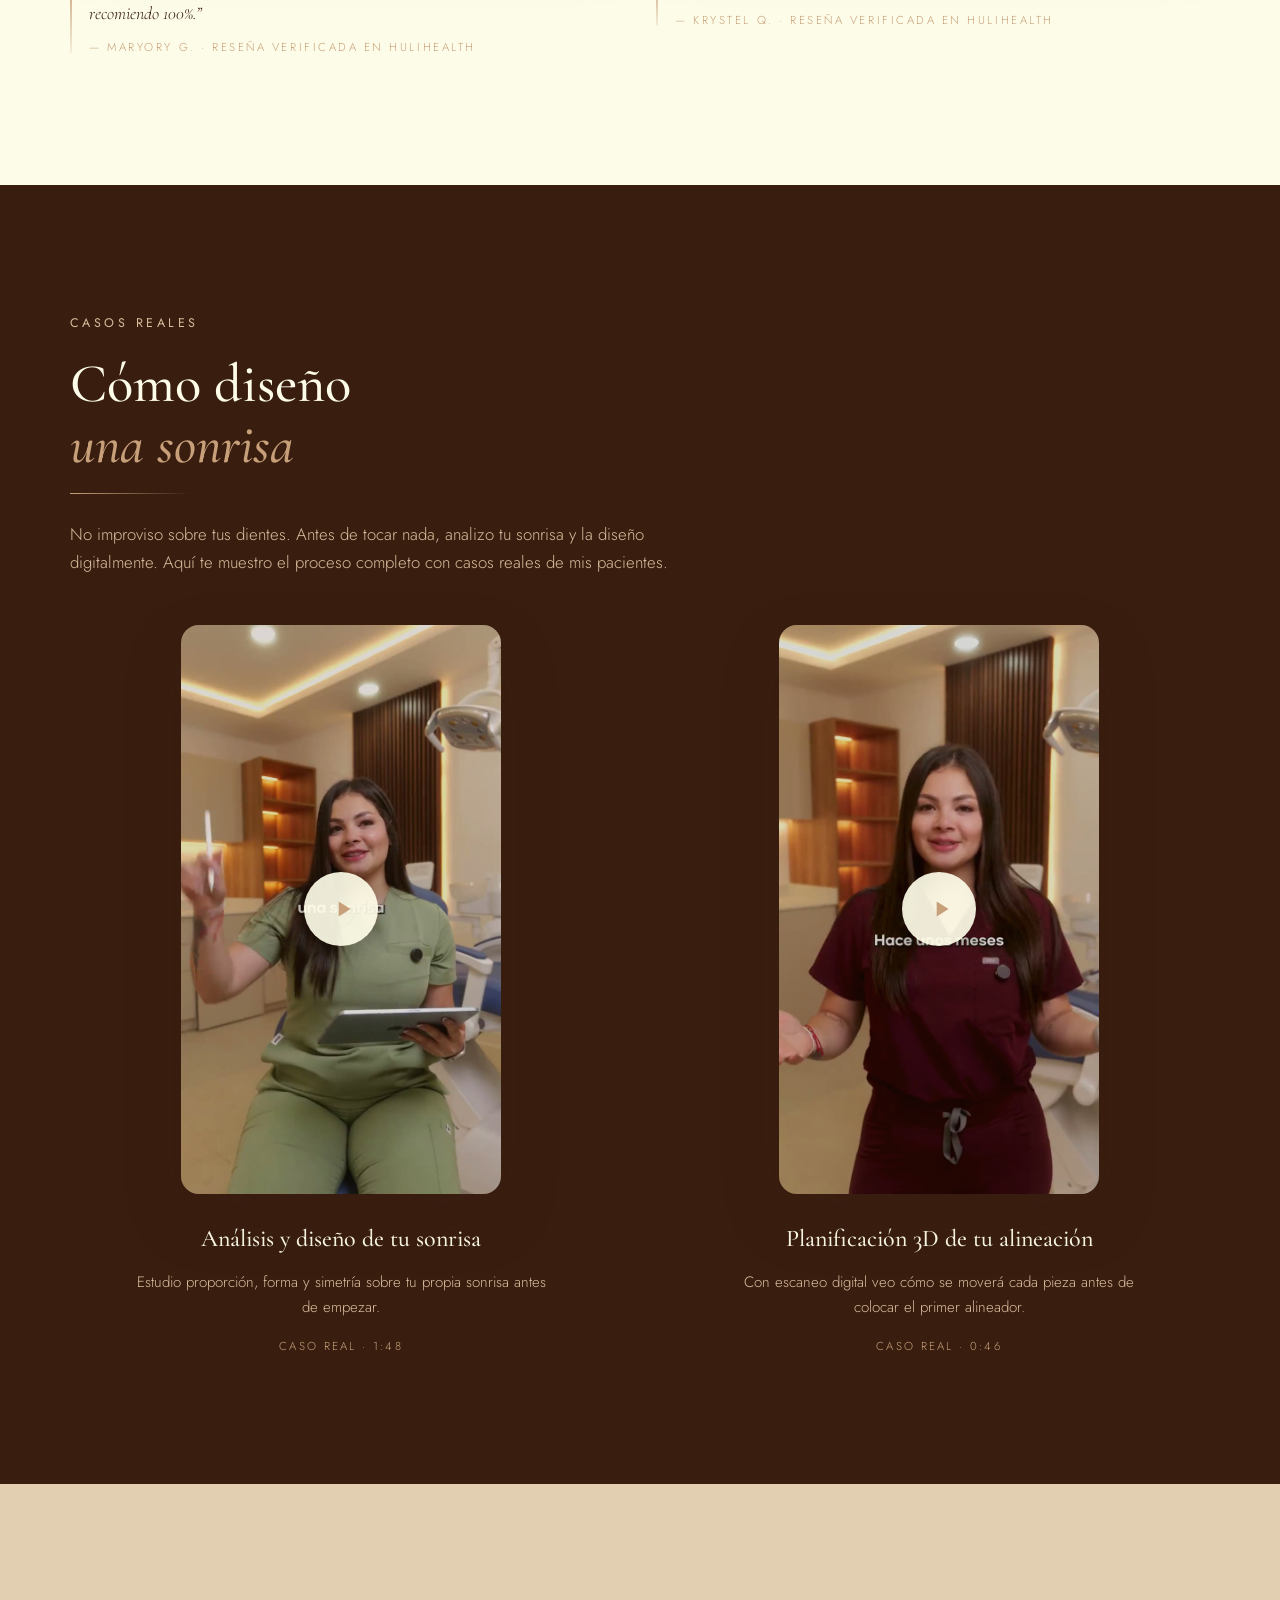
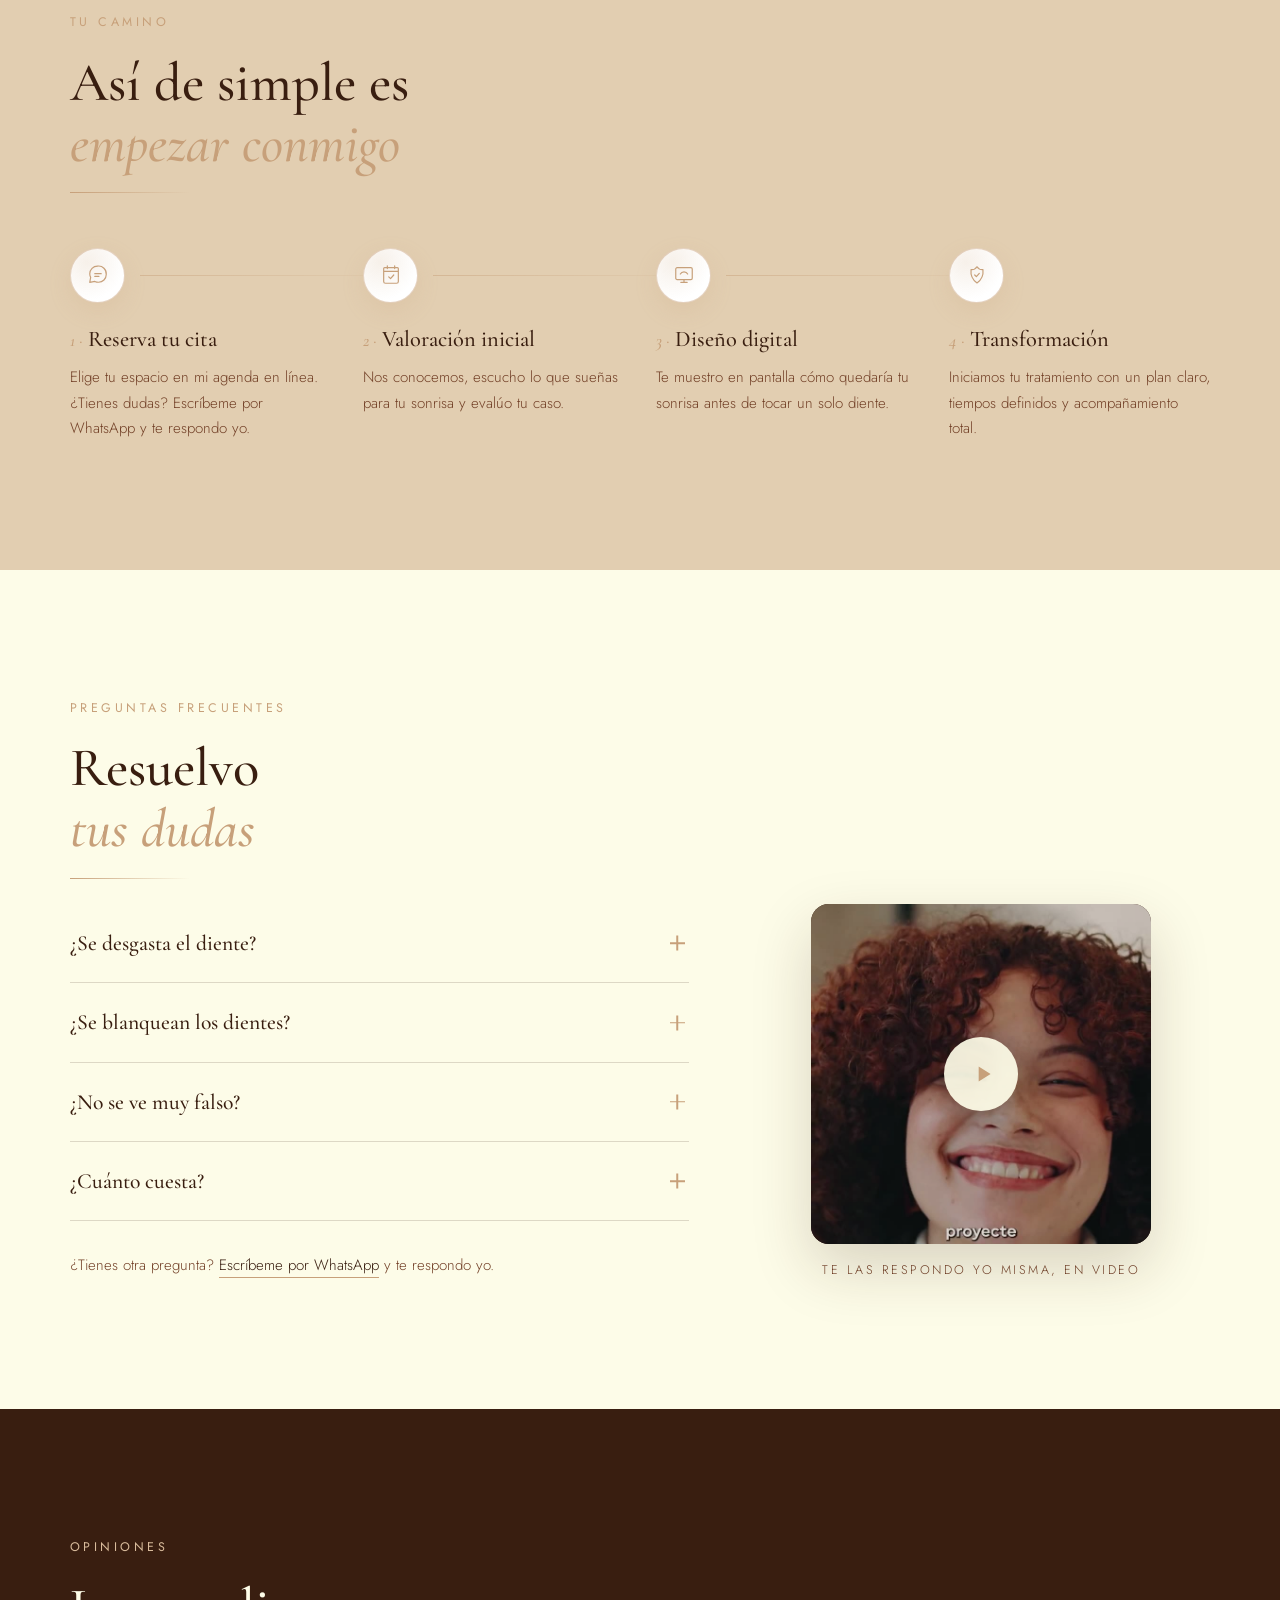
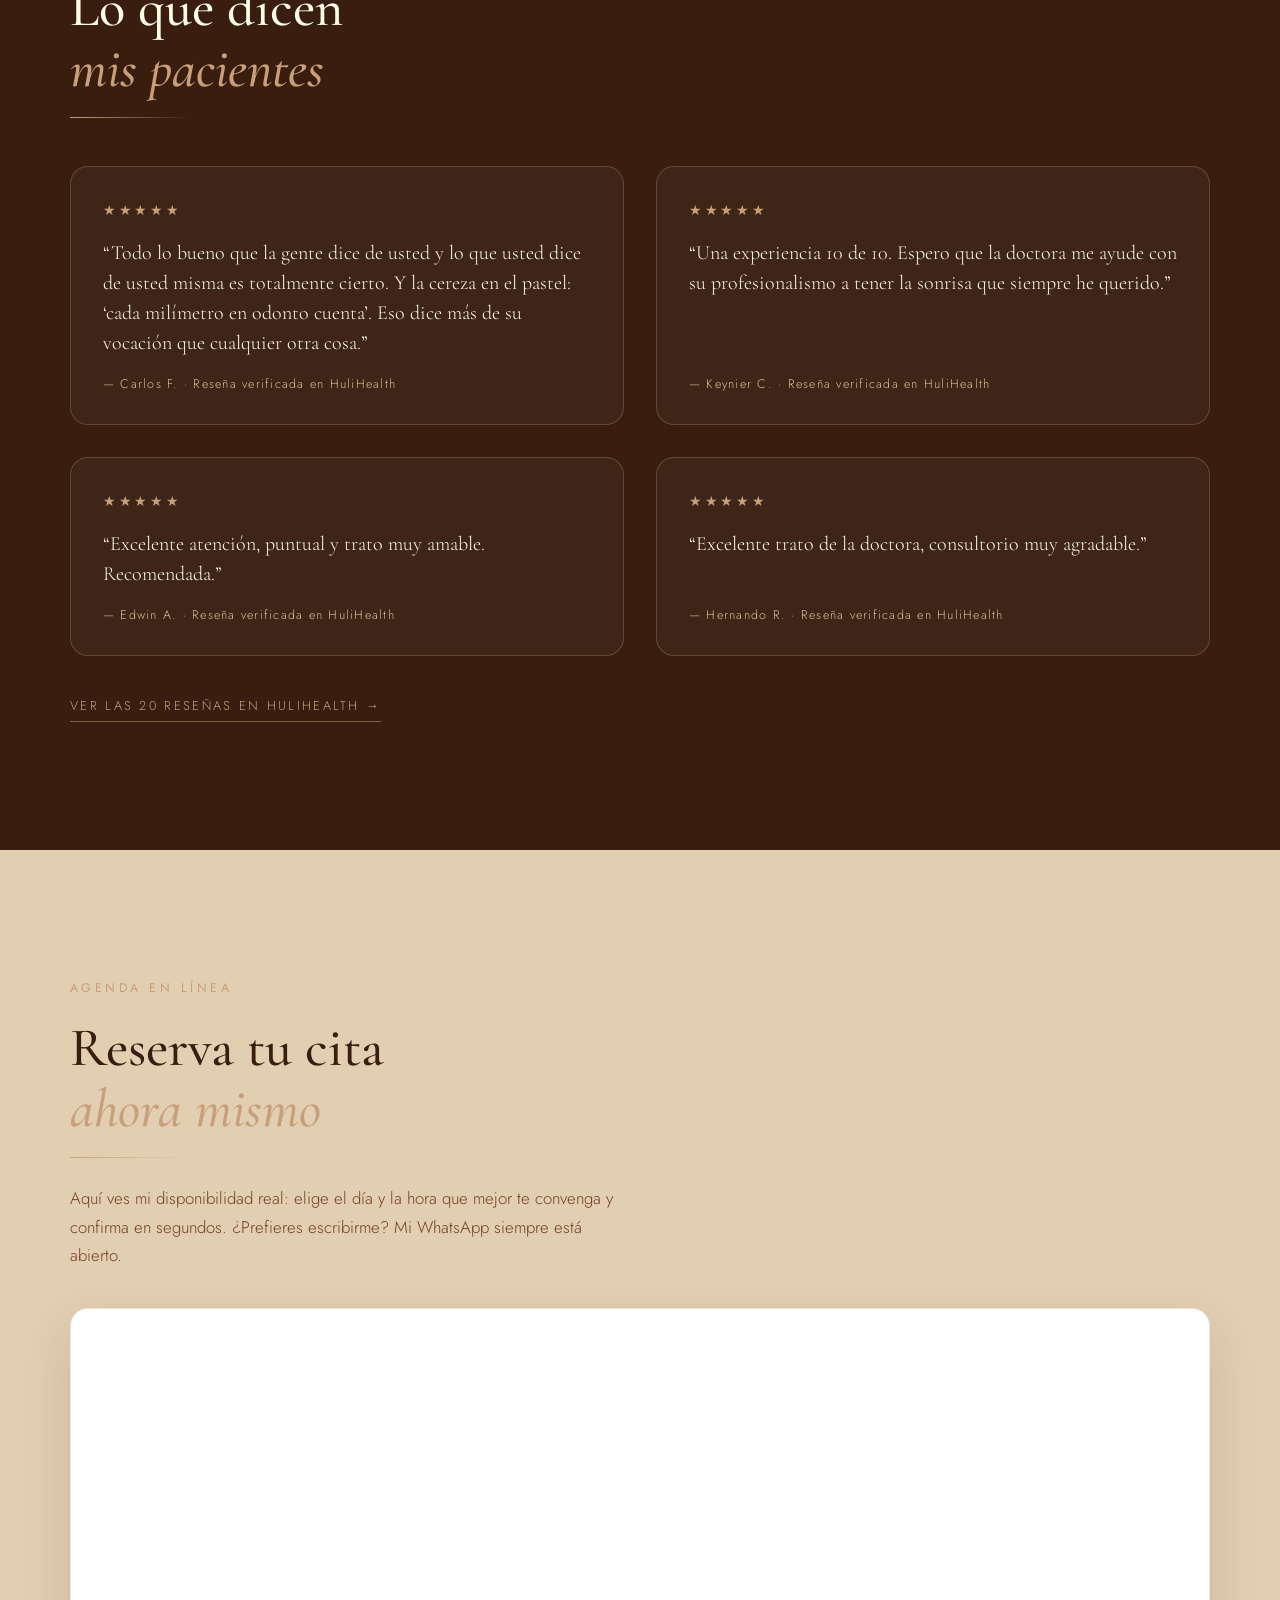
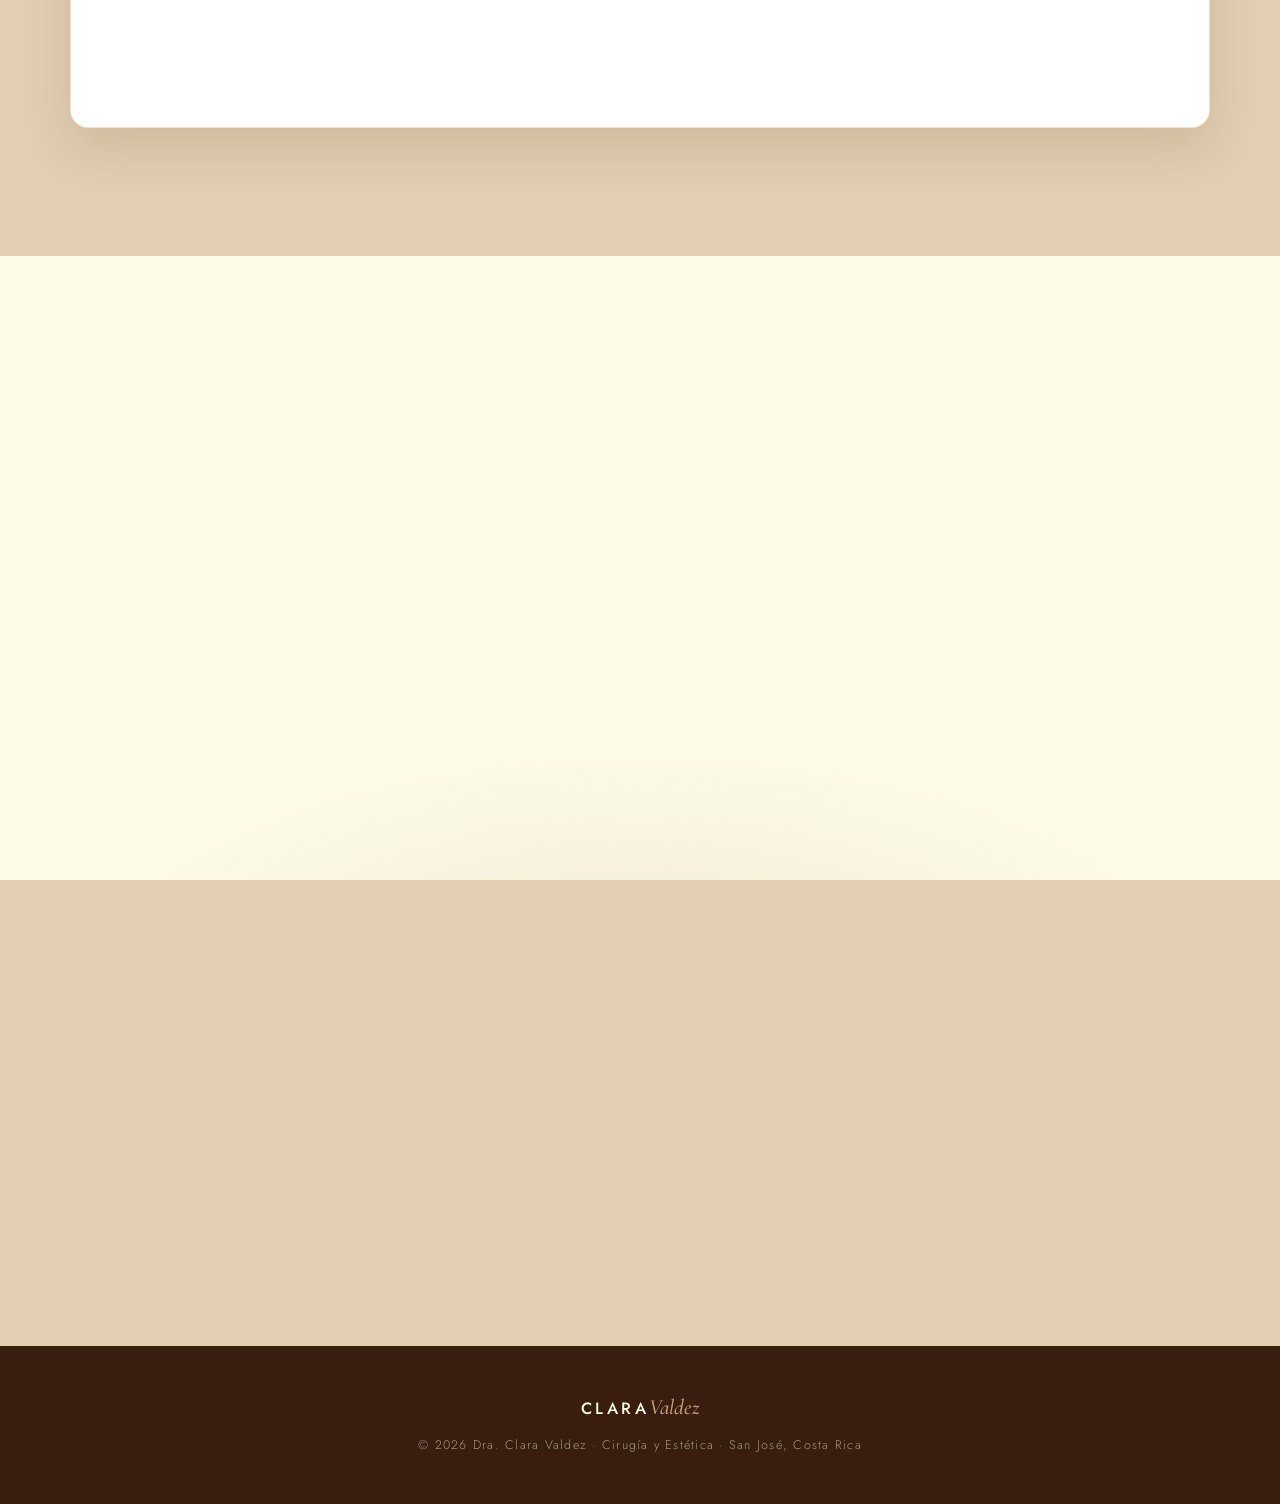
==== commit ccff5dca: "Mantenimiento: menú de navegación, orden de secciones, datos de la clínica y contenido nuevo - Menú " ====
--- a/index.html
+++ b/index.html
@@ -52,6 +52,31 @@
     ]
   }
   </script>
+  <script type="application/ld+json">
+  {
+    "@context": "https://schema.org",
+    "@type": "Dentist",
+    "name": "Dra. Clara Valdez — Cirugía y Estética Dental",
+    "url": "https://draclaravaldez.com",
+    "image": "https://draclaravaldez.com/assets/img/hero-poster.jpg",
+    "telephone": "+50672110934",
+    "address": {
+      "@type": "PostalAddress",
+      "streetAddress": "Plaza Mayor, local 25-26, planta baja, Rohrmoser",
+      "addressLocality": "San José",
+      "addressRegion": "San José",
+      "addressCountry": "CR"
+    },
+    "geo": { "@type": "GeoCoordinates", "latitude": 9.9451891, "longitude": -84.1174972 },
+    "hasMap": "https://www.google.com/maps/search/?api=1&query=9.9451891,-84.1174972",
+    "sameAs": [
+      "https://instagram.com/draclaravaldez",
+      "https://www.hulihealth.com/es/doctor/clara-valdez-gomez_234795"
+    ],
+    "paymentAccepted": "Tarjeta de crédito, tarjeta de débito, efectivo, SINPE Móvil, transferencia",
+    "medicalSpecialty": "Dentistry"
+  }
+  </script>
   <script type="text/javascript">var hh_widgets = ['Calendar'];(function(d, s, id) { var js, h = d.getElementsByTagName('head')[0]; if (d.getElementById(id)) return; js = d.createElement(s); js.id = id; js.src = "//widgets.hulilabs.com/js/widgets/loader.js"; h.appendChild(js);}(document, 'script', 'huli-loader'));</script>
 </head>
 <body>
@@ -68,6 +93,17 @@
         <span class="logo__name">CLARA</span><span class="logo__script">Valdez</span>
         <span class="logo__sub">Cirugía y Estética</span>
       </a>
+      <nav class="nav" id="nav" aria-label="Secciones del sitio">
+        <a href="#nueva-clinica" class="nav__link">Clínica</a>
+        <a href="#sobre" class="nav__link">Sobre mí</a>
+        <a href="#servicios" class="nav__link">Servicios</a>
+        <a href="#antes-despues" class="nav__link">Resultados</a>
+        <a href="#preguntas" class="nav__link">Preguntas</a>
+        <a href="#agenda" class="nav__link nav__link--cta">Agenda tu cita</a>
+      </nav>
+      <button class="nav-toggle" id="nav-toggle" aria-label="Abrir menú" aria-expanded="false" aria-controls="nav">
+        <span></span><span></span><span></span>
+      </button>
       <a href="https://wa.me/50672110934?text=Hola%20Dra.%20Clara%2C%20quiero%20reservar%20una%20cita" target="_blank" rel="noopener" class="btn btn--outline btn--sm header__cta">
         <svg viewBox="0 0 24 24" width="16" height="16" fill="currentColor" aria-hidden="true"><path d="M12 2a10 10 0 0 0-8.6 15.1L2 22l5-1.3A10 10 0 1 0 12 2Zm0 18.2a8.2 8.2 0 0 1-4.2-1.2l-.3-.2-3 .8.8-2.9-.2-.3A8.2 8.2 0 1 1 12 20.2Zm4.5-6.1c-.2-.1-1.5-.7-1.7-.8-.2-.1-.4-.1-.6.1-.2.2-.6.8-.8 1-.1.2-.3.2-.5.1a6.7 6.7 0 0 1-3.4-3c-.3-.4 0-.5.2-.7l.4-.5c.1-.2.1-.3 0-.5l-.8-1.9c-.2-.5-.4-.4-.6-.4h-.5c-.2 0-.5.1-.7.3-.2.3-.9.9-.9 2.2s.9 2.5 1.1 2.7c.1.2 1.8 2.8 4.4 3.9.6.3 1.1.4 1.5.5.6.2 1.2.2 1.6.1.5-.1 1.5-.6 1.7-1.2.2-.6.2-1.1.1-1.2l-.5-.5Z"/></svg>
         WhatsApp
@@ -122,7 +158,7 @@
         <div class="clinic__content">
           <p class="eyebrow reveal">Ya abrimos</p>
           <h2 class="section__title reveal">Bienvenido a<br><em>mi nueva clínica</em></h2>
-          <p class="reveal">Después de meses de trabajo, ya abrí las puertas de mi propia clínica dental en <strong>Plaza Mayor, Rohrmoser</strong>.</p>
+          <p class="reveal">Después de meses de trabajo, ya abrí las puertas de mi propia clínica dental en <strong>Plaza Mayor, Rohrmoser</strong> (local 25-26, planta baja).</p>
           <p class="reveal">Cuando inicié este proyecto pensé en darte un espacio mucho más amplio y elegante, pero sobre todo un lugar donde te sientas cómodo desde que entras. Ya puedes venir a conocerla.</p>
           <a href="#agenda" class="btn btn--gold btn--lg reveal clinic__cta">Reserva tu cita</a>
         </div>
@@ -258,6 +294,21 @@
         </article>
 
       </div>
+
+      <div class="services__more reveal">
+        <p class="services__more-title">También te atiendo en</p>
+        <ul class="services__list">
+          <li>Blanqueamiento dental</li>
+          <li>Limpieza y valoración</li>
+          <li>Resinas y cierre de diastemas</li>
+          <li>Coronas, puentes e incrustaciones</li>
+          <li>Implantes dentales</li>
+          <li>Cirugía oral y cordales</li>
+          <li>Prótesis dentales</li>
+          <li>Férula de relajamiento</li>
+          <li>Emergencias dentales</li>
+        </ul>
+      </div>
     </div>
   </section>
 
@@ -338,8 +389,52 @@
     </div>
   </section>
 
+  <!-- ============ CASOS EN VIDEO ============ -->
+  <section class="cases section section--dark" id="casos">
+    <div class="container">
+      <p class="eyebrow eyebrow--gold reveal">Casos reales</p>
+      <h2 class="section__title reveal">Cómo diseño<br><em>una sonrisa</em></h2>
+      <p class="cases__intro reveal">No improviso sobre tus dientes. Antes de tocar nada, analizo tu sonrisa y la diseño digitalmente. Aquí te muestro el proceso completo con casos reales de mis pacientes.</p>
+      <div class="cases__grid">
+
+        <figure class="cases__item reveal">
+          <div class="video-frame">
+            <video playsinline preload="none" poster="assets/img/poster-caso-diseno.jpg">
+              <source src="assets/video/caso-diseno.mp4" type="video/mp4">
+            </video>
+            <button class="video-play" aria-label="Reproducir: análisis y diseño digital de un caso real">
+              <span class="video-play__circle"><svg viewBox="0 0 24 24" width="26" height="26" fill="currentColor"><path d="M8 5v14l11-7z"/></svg></span>
+            </button>
+          </div>
+          <figcaption>
+            <h3>Análisis y diseño de tu sonrisa</h3>
+            <p>Estudio proporción, forma y simetría sobre tu propia sonrisa antes de empezar.</p>
+            <span class="cases__meta">Caso real · 1:48</span>
+          </figcaption>
+        </figure>
+
+        <figure class="cases__item reveal">
+          <div class="video-frame">
+            <video playsinline preload="none" poster="assets/img/poster-caso-orto.jpg">
+              <source src="assets/video/caso-ortodoncia.mp4" type="video/mp4">
+            </video>
+            <button class="video-play" aria-label="Reproducir: planificación 3D de ortodoncia invisible">
+              <span class="video-play__circle"><svg viewBox="0 0 24 24" width="26" height="26" fill="currentColor"><path d="M8 5v14l11-7z"/></svg></span>
+            </button>
+          </div>
+          <figcaption>
+            <h3>Planificación 3D de tu alineación</h3>
+            <p>Con escaneo digital veo cómo se moverá cada pieza antes de colocar el primer alineador.</p>
+            <span class="cases__meta">Caso real · 0:46</span>
+          </figcaption>
+        </figure>
+
+      </div>
+    </div>
+  </section>
+
   <!-- ============ TU CAMINO ============ -->
-  <section class="path section" id="camino">
+  <section class="path section section--cream" id="camino">
     <div class="container">
       <p class="eyebrow reveal">Tu camino</p>
       <h2 class="section__title reveal">Así de simple es<br><em>empezar conmigo</em></h2>
@@ -376,50 +471,6 @@
     </div>
   </section>
 
-  <!-- ============ CASOS EN VIDEO ============ -->
-  <section class="cases section section--dark" id="casos">
-    <div class="container">
-      <p class="eyebrow eyebrow--gold reveal">Casos reales</p>
-      <h2 class="section__title reveal">Cómo diseño<br><em>una sonrisa</em></h2>
-      <p class="cases__intro reveal">No improviso sobre tus dientes. Antes de tocar nada, analizo tu sonrisa y la diseño digitalmente. Aquí te muestro el proceso completo con casos reales de mis pacientes.</p>
-      <div class="cases__grid">
-
-        <figure class="cases__item reveal">
-          <div class="video-frame">
-            <video playsinline preload="none" poster="assets/img/poster-caso-diseno.jpg">
-              <source src="assets/video/caso-diseno.mp4" type="video/mp4">
-            </video>
-            <button class="video-play" aria-label="Reproducir: análisis y diseño digital de un caso real">
-              <span class="video-play__circle"><svg viewBox="0 0 24 24" width="26" height="26" fill="currentColor"><path d="M8 5v14l11-7z"/></svg></span>
-            </button>
-          </div>
-          <figcaption>
-            <h3>Análisis y diseño de tu sonrisa</h3>
-            <p>Estudio proporción, forma y simetría sobre tu propia sonrisa antes de empezar.</p>
-            <span class="cases__meta">Caso real · 1:48</span>
-          </figcaption>
-        </figure>
-
-        <figure class="cases__item reveal">
-          <div class="video-frame">
-            <video playsinline preload="none" poster="assets/img/poster-caso-orto.jpg">
-              <source src="assets/video/caso-ortodoncia.mp4" type="video/mp4">
-            </video>
-            <button class="video-play" aria-label="Reproducir: planificación 3D de ortodoncia invisible">
-              <span class="video-play__circle"><svg viewBox="0 0 24 24" width="26" height="26" fill="currentColor"><path d="M8 5v14l11-7z"/></svg></span>
-            </button>
-          </div>
-          <figcaption>
-            <h3>Planificación 3D de tu alineación</h3>
-            <p>Con escaneo digital veo cómo se moverá cada pieza antes de colocar el primer alineador.</p>
-            <span class="cases__meta">Caso real · 0:46</span>
-          </figcaption>
-        </figure>
-
-      </div>
-    </div>
-  </section>
-
   <!-- ============ PREGUNTAS FRECUENTES ============ -->
   <section class="faq section" id="preguntas">
     <div class="container">
@@ -472,6 +523,42 @@
         </figure>
 
       </div>
+    </div>
+  </section>
+
+  <!-- ============ TESTIMONIOS ============ -->
+  <section class="testimonials section section--dark" id="opiniones">
+    <div class="container">
+      <p class="eyebrow eyebrow--gold reveal">Opiniones</p>
+      <h2 class="section__title reveal">Lo que dicen<br><em>mis pacientes</em></h2>
+      <div class="testimonials__grid">
+
+        <blockquote class="testimonial reveal">
+          <span class="testimonial__stars" aria-hidden="true">★★★★★</span>
+          <p>“Todo lo bueno que la gente dice de usted y lo que usted dice de usted misma es totalmente cierto. Y la cereza en el pastel: ‘cada milímetro en odonto cuenta’. Eso dice más de su vocación que cualquier otra cosa.”</p>
+          <cite>— Carlos F. · Reseña verificada en HuliHealth</cite>
+        </blockquote>
+
+        <blockquote class="testimonial reveal">
+          <span class="testimonial__stars" aria-hidden="true">★★★★★</span>
+          <p>“Una experiencia 10 de 10. Espero que la doctora me ayude con su profesionalismo a tener la sonrisa que siempre he querido.”</p>
+          <cite>— Keynier C. · Reseña verificada en HuliHealth</cite>
+        </blockquote>
+
+        <blockquote class="testimonial reveal">
+          <span class="testimonial__stars" aria-hidden="true">★★★★★</span>
+          <p>“Excelente atención, puntual y trato muy amable. Recomendada.”</p>
+          <cite>— Edwin A. · Reseña verificada en HuliHealth</cite>
+        </blockquote>
+
+        <blockquote class="testimonial reveal">
+          <span class="testimonial__stars" aria-hidden="true">★★★★★</span>
+          <p>“Excelente trato de la doctora, consultorio muy agradable.”</p>
+          <cite>— Hernando R. · Reseña verificada en HuliHealth</cite>
+        </blockquote>
+
+      </div>
+      <a href="https://www.hulihealth.com/es/doctor/clara-valdez-gomez_234795" target="_blank" rel="noopener" class="testimonials__link reveal">Ver las 20 reseñas en HuliHealth →</a>
     </div>
   </section>
 
@@ -498,7 +585,7 @@
       <p class="cta__note reveal">Te respondo en menos de 1 minuto</p>
       <a href="https://www.hulihealth.com/es/doctor/clara-valdez-gomez_234795" target="_blank" rel="noopener" class="review-badge reveal">
         <span class="review-badge__stars" aria-hidden="true">★★★★★</span>
-        <span class="review-badge__text"><strong>5.0</strong> · 19 reseñas verificadas en HuliHealth</span>
+        <span class="review-badge__text"><strong>5.0</strong> · 20 reseñas verificadas en HuliHealth</span>
       </a>
     </div>
   </section>
@@ -517,13 +604,14 @@
         </div>
         <div class="reveal">
           <h3 class="contact__label">Ubicación</h3>
-          <p class="contact__value">Plaza Mayor, Rohrmoser<br>San José, Costa Rica</p>
+          <a href="https://www.google.com/maps/search/?api=1&query=9.9451891,-84.1174972" target="_blank" rel="noopener" class="contact__value">Plaza Mayor, local 25-26<br>Rohrmoser, San José</a>
         </div>
         <div class="reveal">
           <h3 class="contact__label">Horario</h3>
           <p class="contact__value">Atención bajo<br>cita previa</p>
         </div>
       </div>
+      <p class="contact__note reveal">Formas de pago: tarjeta de crédito o débito, efectivo, SINPE Móvil y transferencia. Se acepta seguro Pan-American Life (PALIG).</p>
     </div>
   </section>
 
--- a/css/styles.css
+++ b/css/styles.css
@@ -24,6 +24,7 @@
 *, *::before, *::after { box-sizing: border-box; margin: 0; padding: 0; }
 
 html { scroll-behavior: smooth; }
+section[id] { scroll-margin-top: 4.5rem; }
 
 body {
   font-family: var(--font-sans);
@@ -843,3 +844,161 @@
   .services__grid { grid-template-columns: repeat(3, 1fr); gap: 2rem; }
   .trust__grid { grid-template-columns: repeat(4, 1fr); }
 }
+
+/* ---------- Menú de navegación ---------- */
+.nav {
+  display: flex;
+  align-items: center;
+  gap: clamp(1.1rem, 1.6vw, 1.9rem);
+}
+.nav__link {
+  font-size: 0.72rem;
+  letter-spacing: 0.16em;
+  text-transform: uppercase;
+  font-weight: 400;
+  white-space: nowrap;
+  color: var(--ink);
+  position: relative;
+  padding: 0.3rem 0;
+  transition: color 0.3s;
+}
+.nav__link::after {
+  content: "";
+  position: absolute;
+  left: 0; bottom: 0;
+  width: 0; height: 1px;
+  background: var(--gold);
+  transition: width 0.4s var(--ease);
+}
+.nav__link:hover, .nav__link.is-active { color: var(--ink-soft); }
+.nav__link:hover::after, .nav__link.is-active::after { width: 100%; }
+.nav__link--cta { color: var(--gold); font-weight: 500; }
+
+.nav-toggle {
+  display: none;
+  width: 44px; height: 44px;
+  border: 0; background: transparent; cursor: pointer;
+  flex-direction: column; justify-content: center; align-items: center; gap: 6px;
+  z-index: 110;
+}
+.nav-toggle span {
+  display: block; width: 24px; height: 1.5px;
+  background: var(--ink);
+  transition: transform 0.4s var(--ease), opacity 0.3s;
+}
+.nav-toggle[aria-expanded="true"] span:nth-child(1) { transform: translateY(7.5px) rotate(45deg); }
+.nav-toggle[aria-expanded="true"] span:nth-child(2) { opacity: 0; }
+.nav-toggle[aria-expanded="true"] span:nth-child(3) { transform: translateY(-7.5px) rotate(-45deg); }
+
+/* Móvil: menú desplegable a pantalla completa */
+@media (max-width: 1023px) {
+  .header__inner { flex-wrap: wrap; }
+  .nav-toggle { display: flex; order: 3; }
+  .header__cta { order: 2; margin-left: auto; margin-right: 0.6rem; }
+  .nav {
+    position: fixed;
+    inset: 0;
+    z-index: 105;
+    flex-direction: column;
+    justify-content: center;
+    gap: 2rem;
+    background: rgba(253, 252, 232, 0.97);
+    backdrop-filter: blur(16px);
+    opacity: 0;
+    pointer-events: none;
+    transform: translateY(-12px);
+    transition: opacity 0.4s, transform 0.5s var(--ease);
+  }
+  .nav.is-open { opacity: 1; pointer-events: auto; transform: none; }
+  .nav__link { font-family: var(--font-serif); font-size: 1.7rem; letter-spacing: 0.06em; text-transform: none; font-weight: 500; }
+  .nav__link--cta { color: var(--gold); }
+  body.nav-open { overflow: hidden; }
+}
+@media (max-width: 480px) {
+  .header__cta { display: none; }
+}
+
+/* ---------- Servicios: lista complementaria ---------- */
+.services__more {
+  margin-top: 3.5rem;
+  padding-top: 2.4rem;
+  border-top: 1px solid rgba(57, 30, 16, 0.12);
+}
+.services__more-title {
+  font-size: 0.78rem;
+  letter-spacing: 0.28em;
+  text-transform: uppercase;
+  color: var(--gold);
+  margin-bottom: 1.2rem;
+}
+.services__list {
+  list-style: none;
+  display: flex;
+  flex-wrap: wrap;
+  gap: 0.7rem 0.8rem;
+}
+.services__list li {
+  font-size: 0.9rem;
+  padding: 0.45rem 1.05rem;
+  border: 1px solid rgba(199, 160, 122, 0.55);
+  border-radius: 999px;
+  color: var(--ink-soft);
+  background: rgba(255, 255, 255, 0.4);
+}
+
+/* ---------- Testimonios ---------- */
+.testimonials__grid {
+  display: grid;
+  gap: 1.6rem;
+  margin-top: 3rem;
+}
+.testimonial {
+  margin: 0;
+  padding: 2rem 2rem 1.8rem;
+  border: 1px solid rgba(199, 160, 122, 0.28);
+  border-radius: var(--radius);
+  background: rgba(255, 255, 255, 0.03);
+  display: flex;
+  flex-direction: column;
+  gap: 1rem;
+}
+.testimonial__stars { color: var(--gold); letter-spacing: 0.2em; font-size: 0.85rem; }
+.testimonial p {
+  font-family: var(--font-serif);
+  font-size: 1.25rem;
+  line-height: 1.5;
+  color: var(--cream);
+  flex: 1;
+}
+.testimonial cite {
+  font-style: normal;
+  font-size: 0.78rem;
+  letter-spacing: 0.1em;
+  color: var(--gold-light);
+}
+.testimonials__link {
+  display: inline-block;
+  margin-top: 2.4rem;
+  font-size: 0.8rem;
+  letter-spacing: 0.18em;
+  text-transform: uppercase;
+  color: var(--gold);
+  border-bottom: 1px solid rgba(199, 160, 122, 0.5);
+  padding-bottom: 0.25rem;
+  transition: border-color 0.3s, color 0.3s;
+}
+.testimonials__link:hover { color: var(--gold-light); border-color: var(--gold-light); }
+
+/* ---------- Contacto: nota de pagos ---------- */
+.contact__note {
+  margin-top: 2.8rem;
+  padding-top: 1.8rem;
+  border-top: 1px solid rgba(57, 30, 16, 0.12);
+  font-size: 0.92rem;
+  color: var(--ink-soft);
+  max-width: 44rem;
+}
+
+@media (min-width: 760px) {
+  .testimonials__grid { grid-template-columns: repeat(2, 1fr); gap: 2rem; }
+}
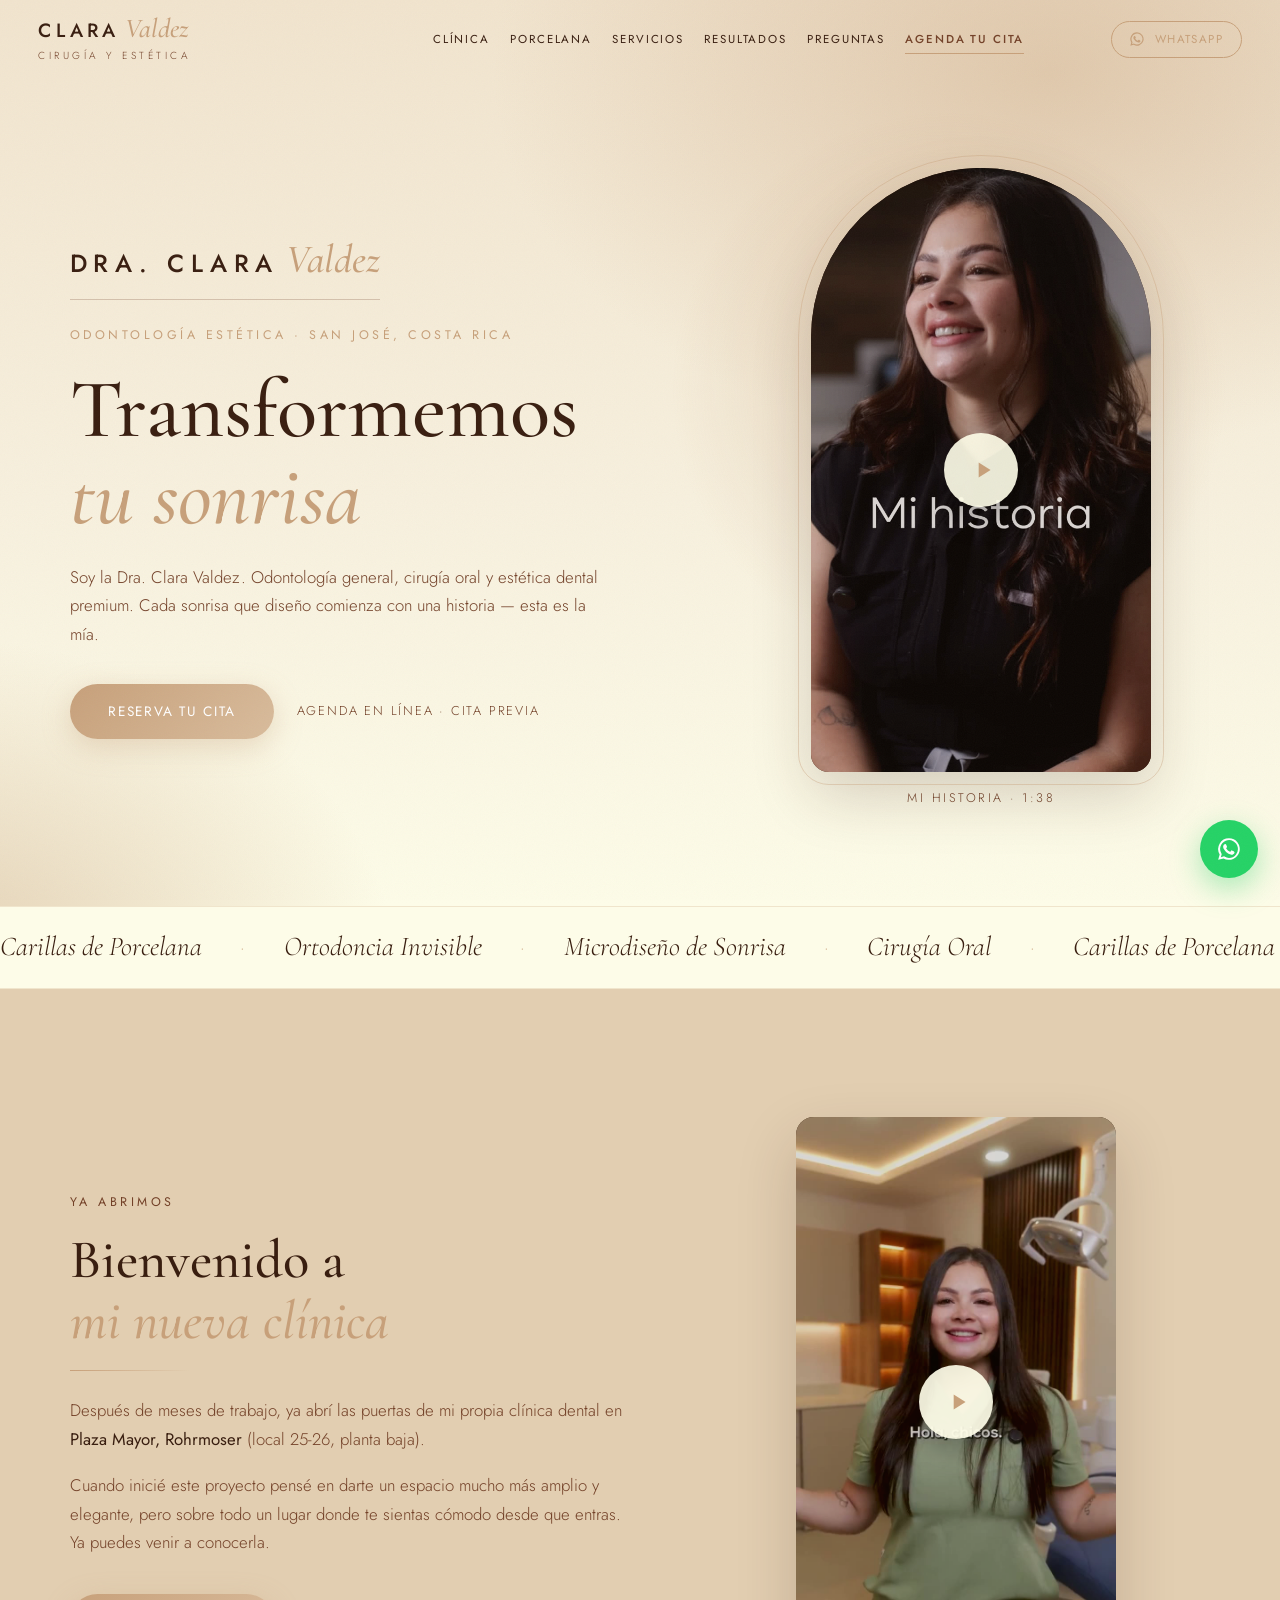
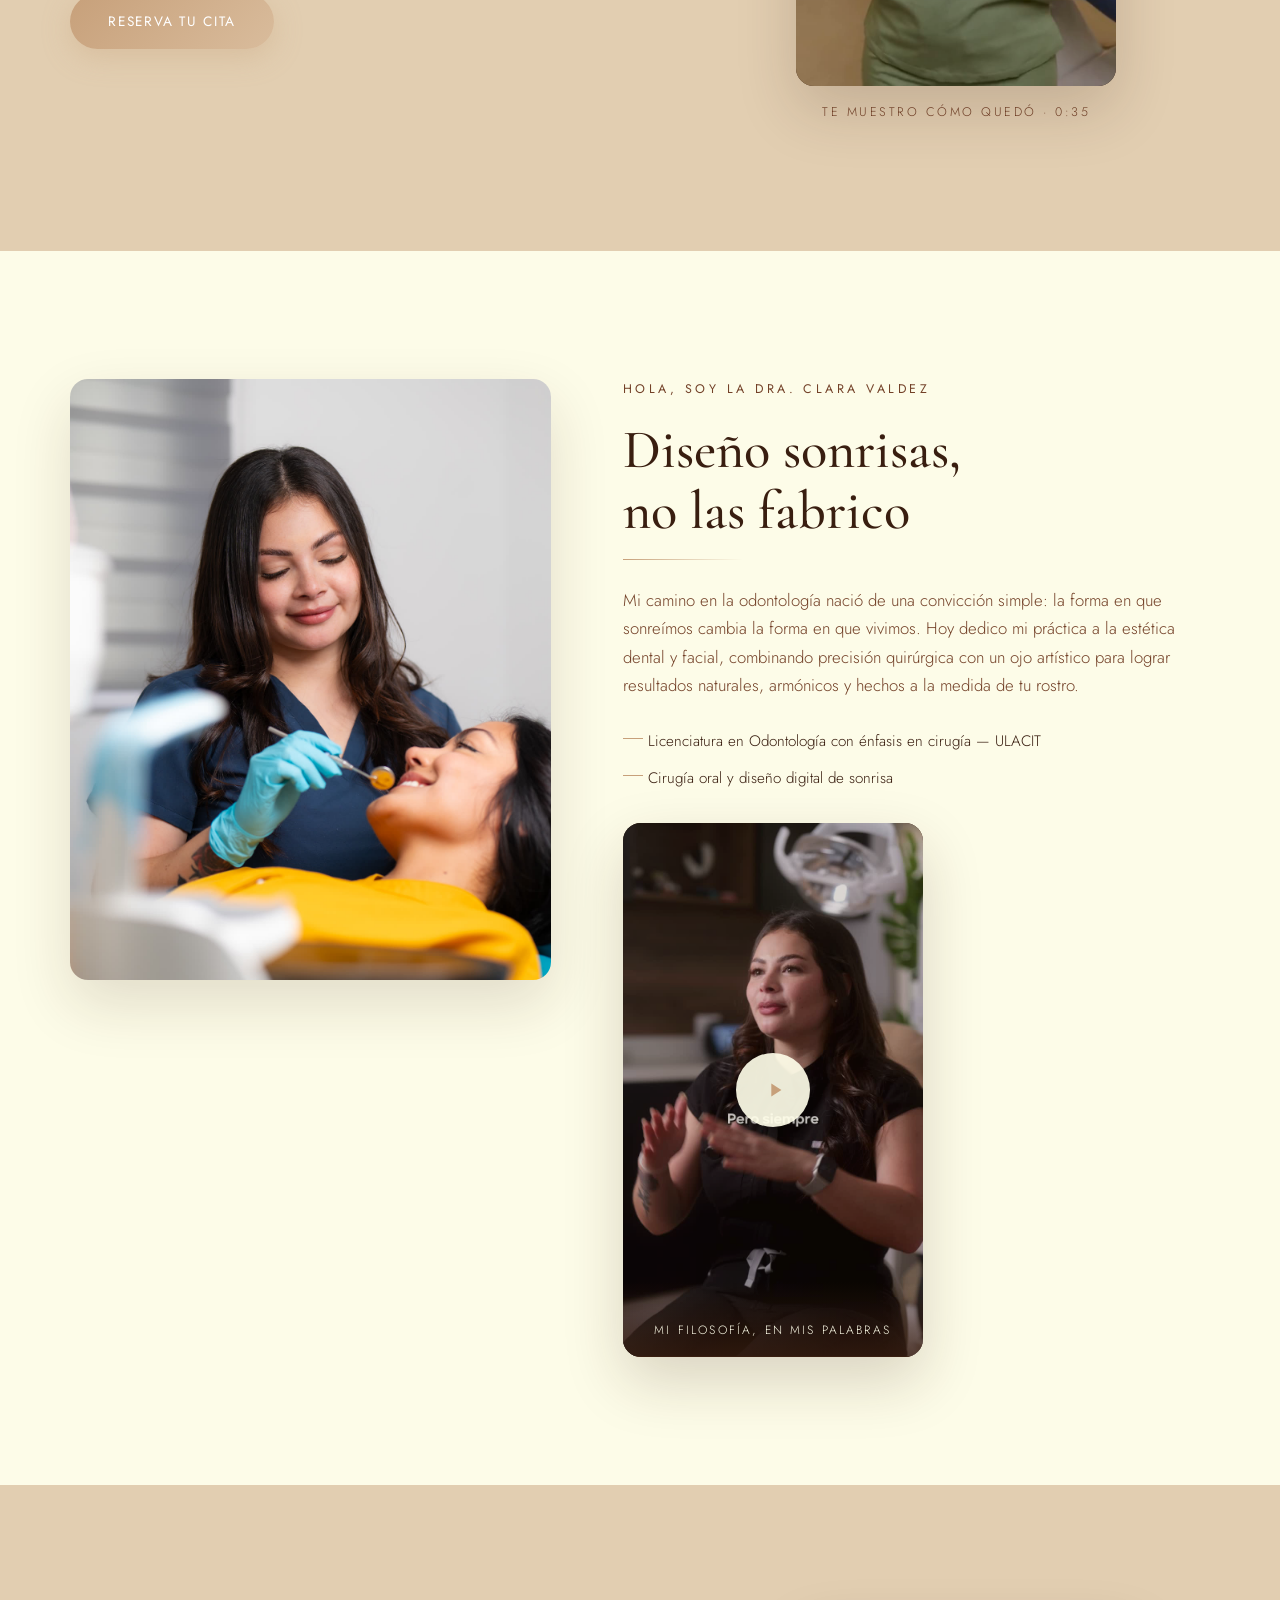
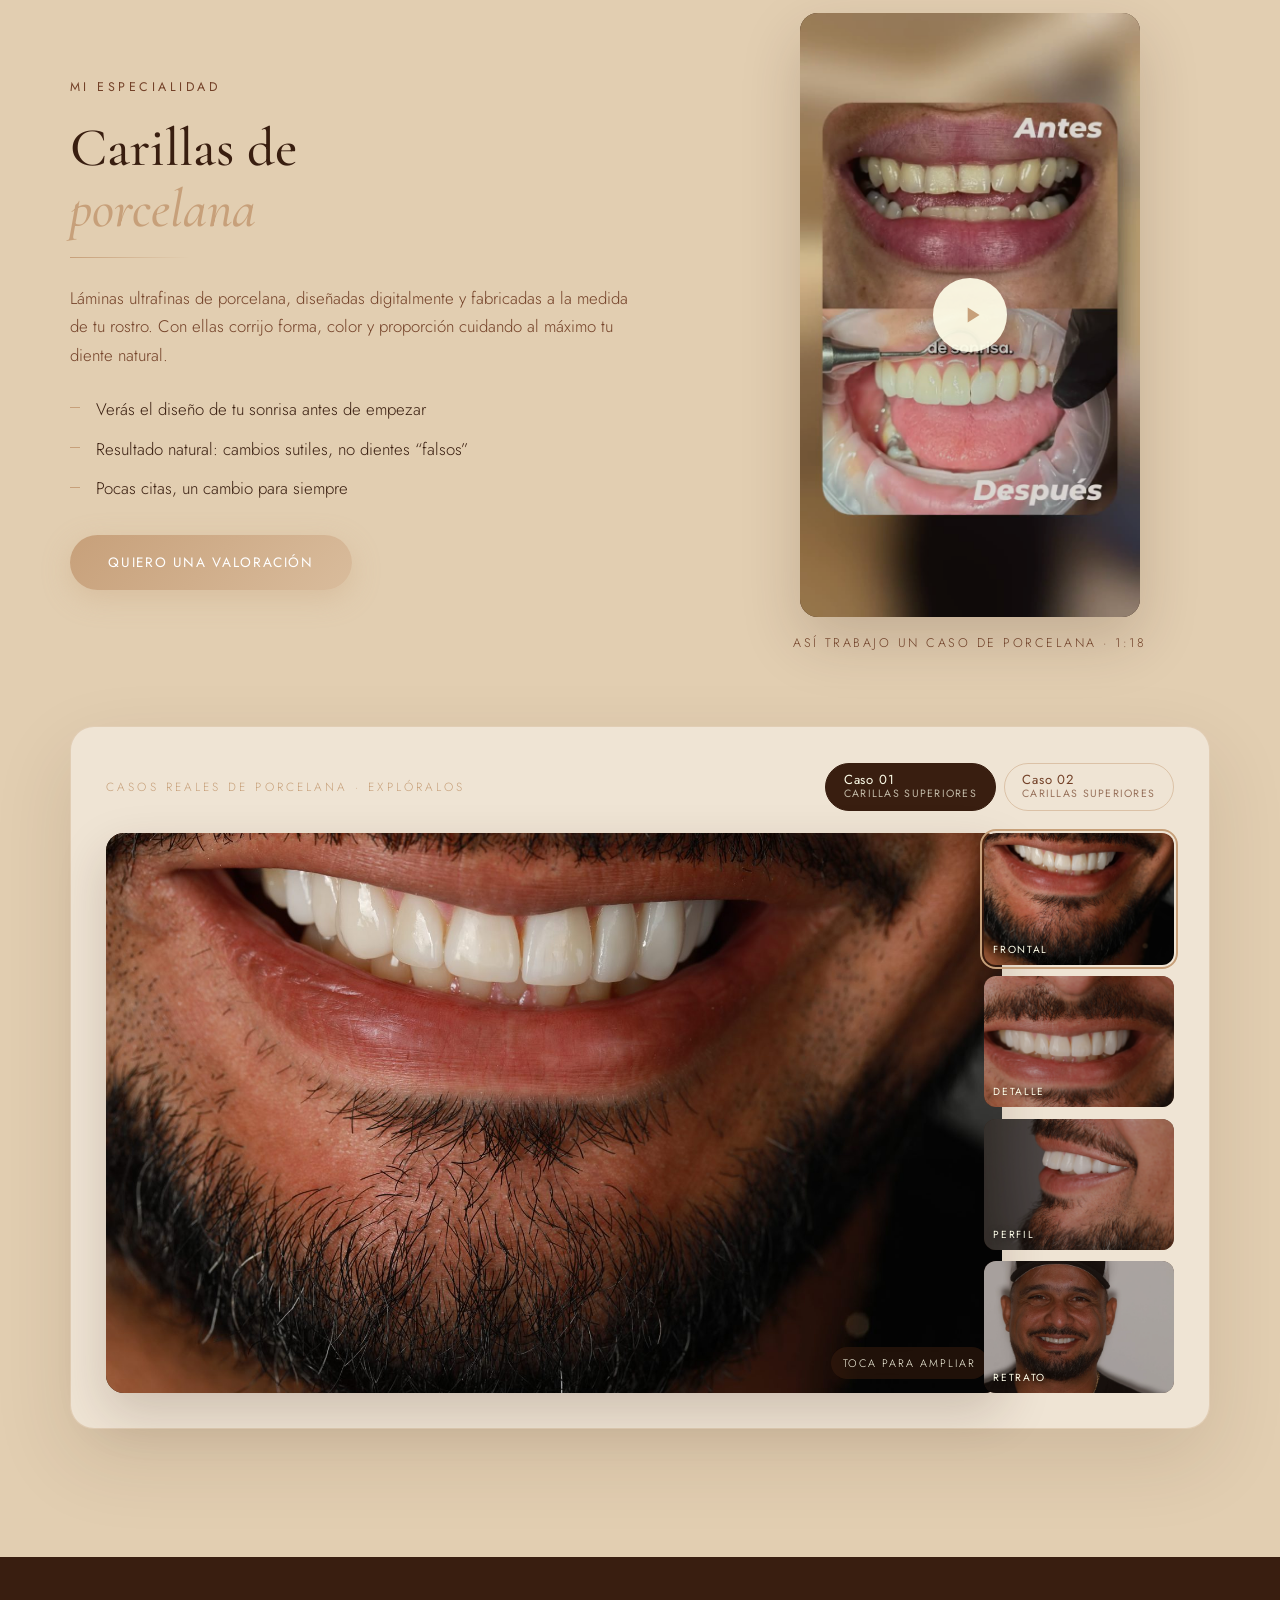
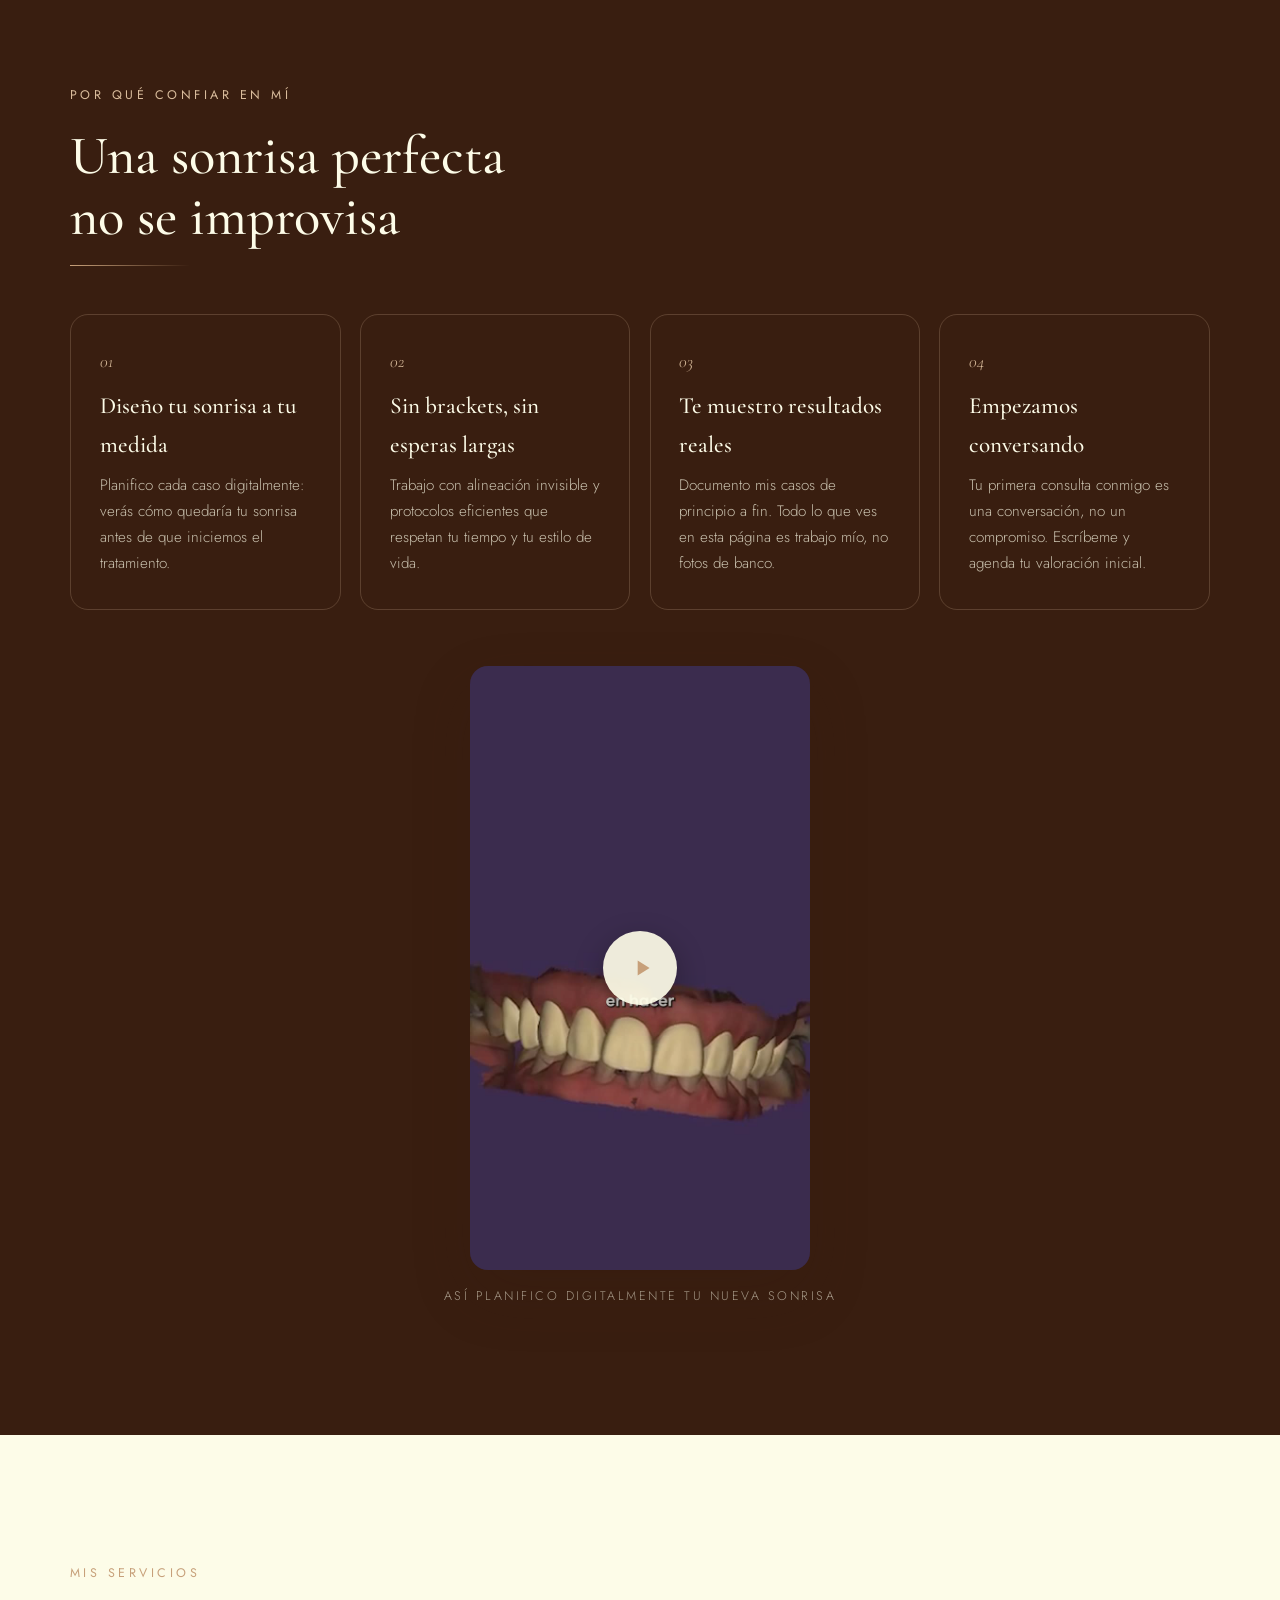
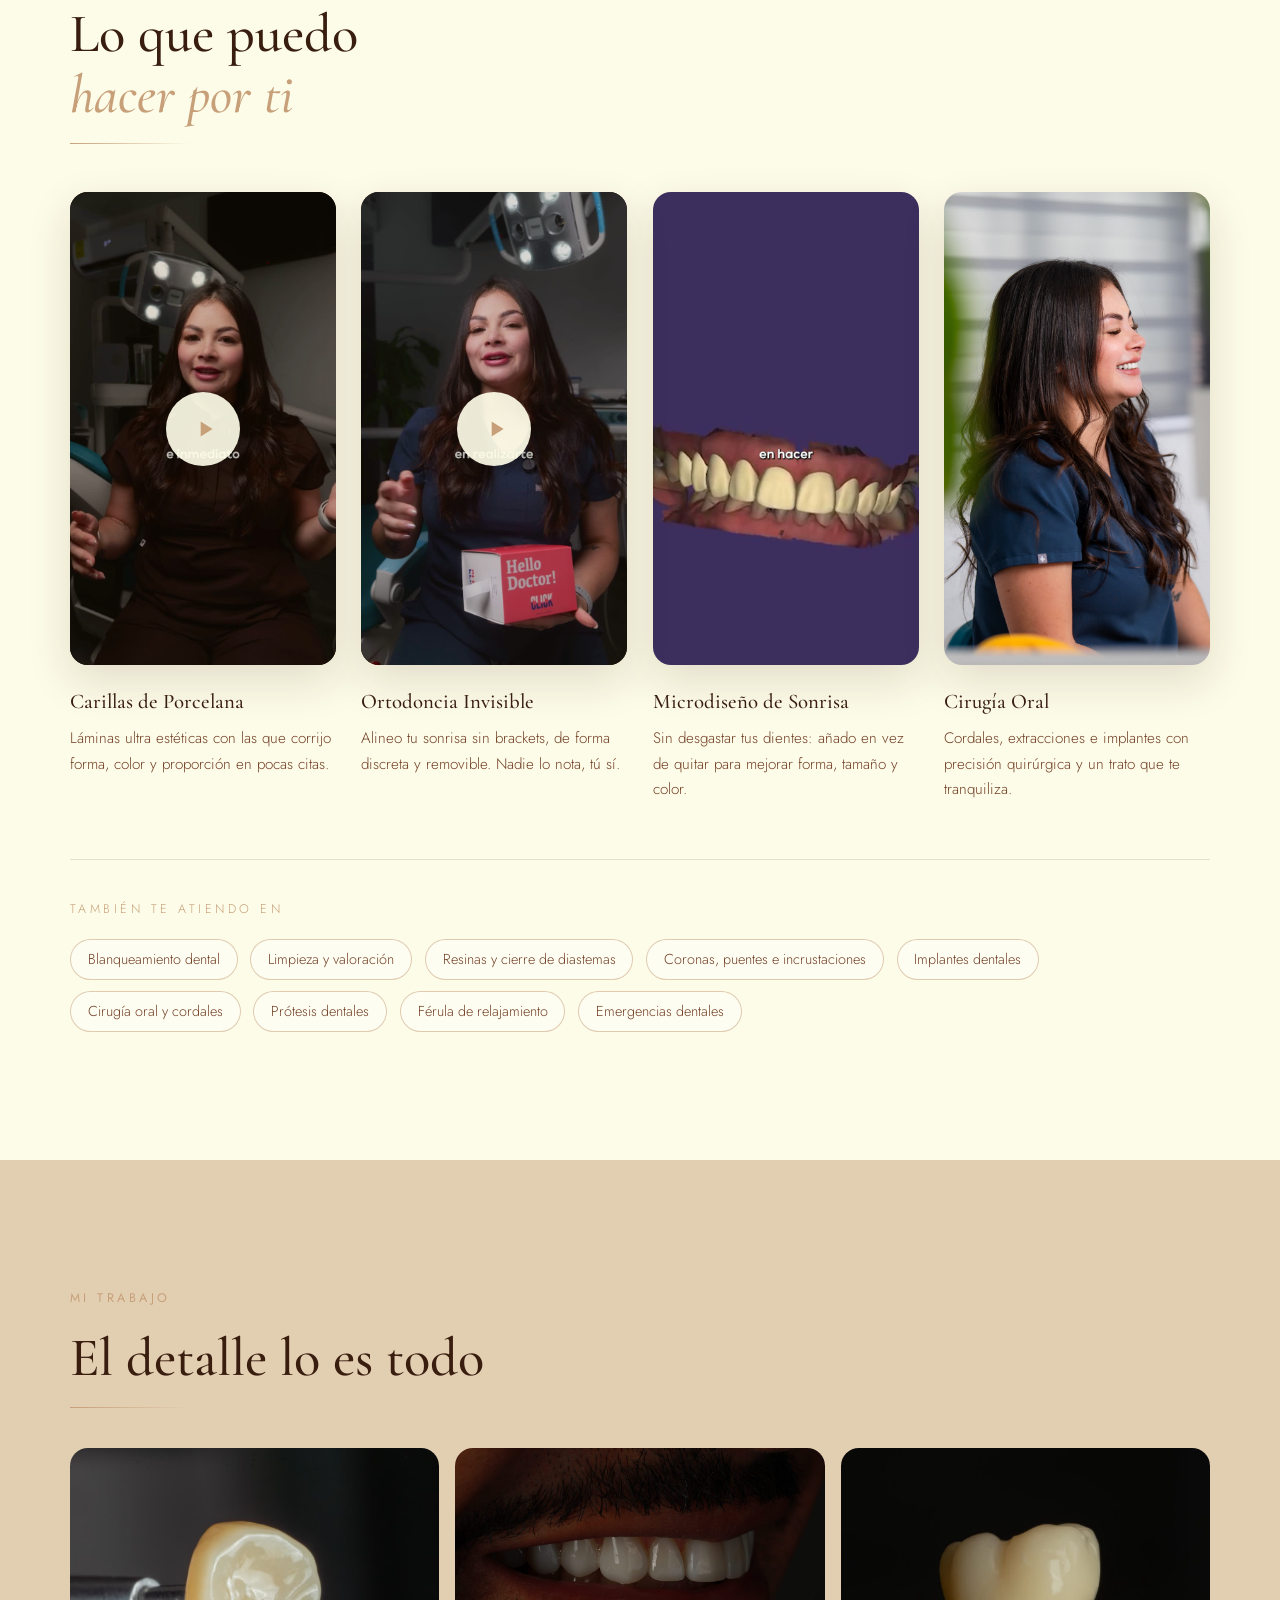
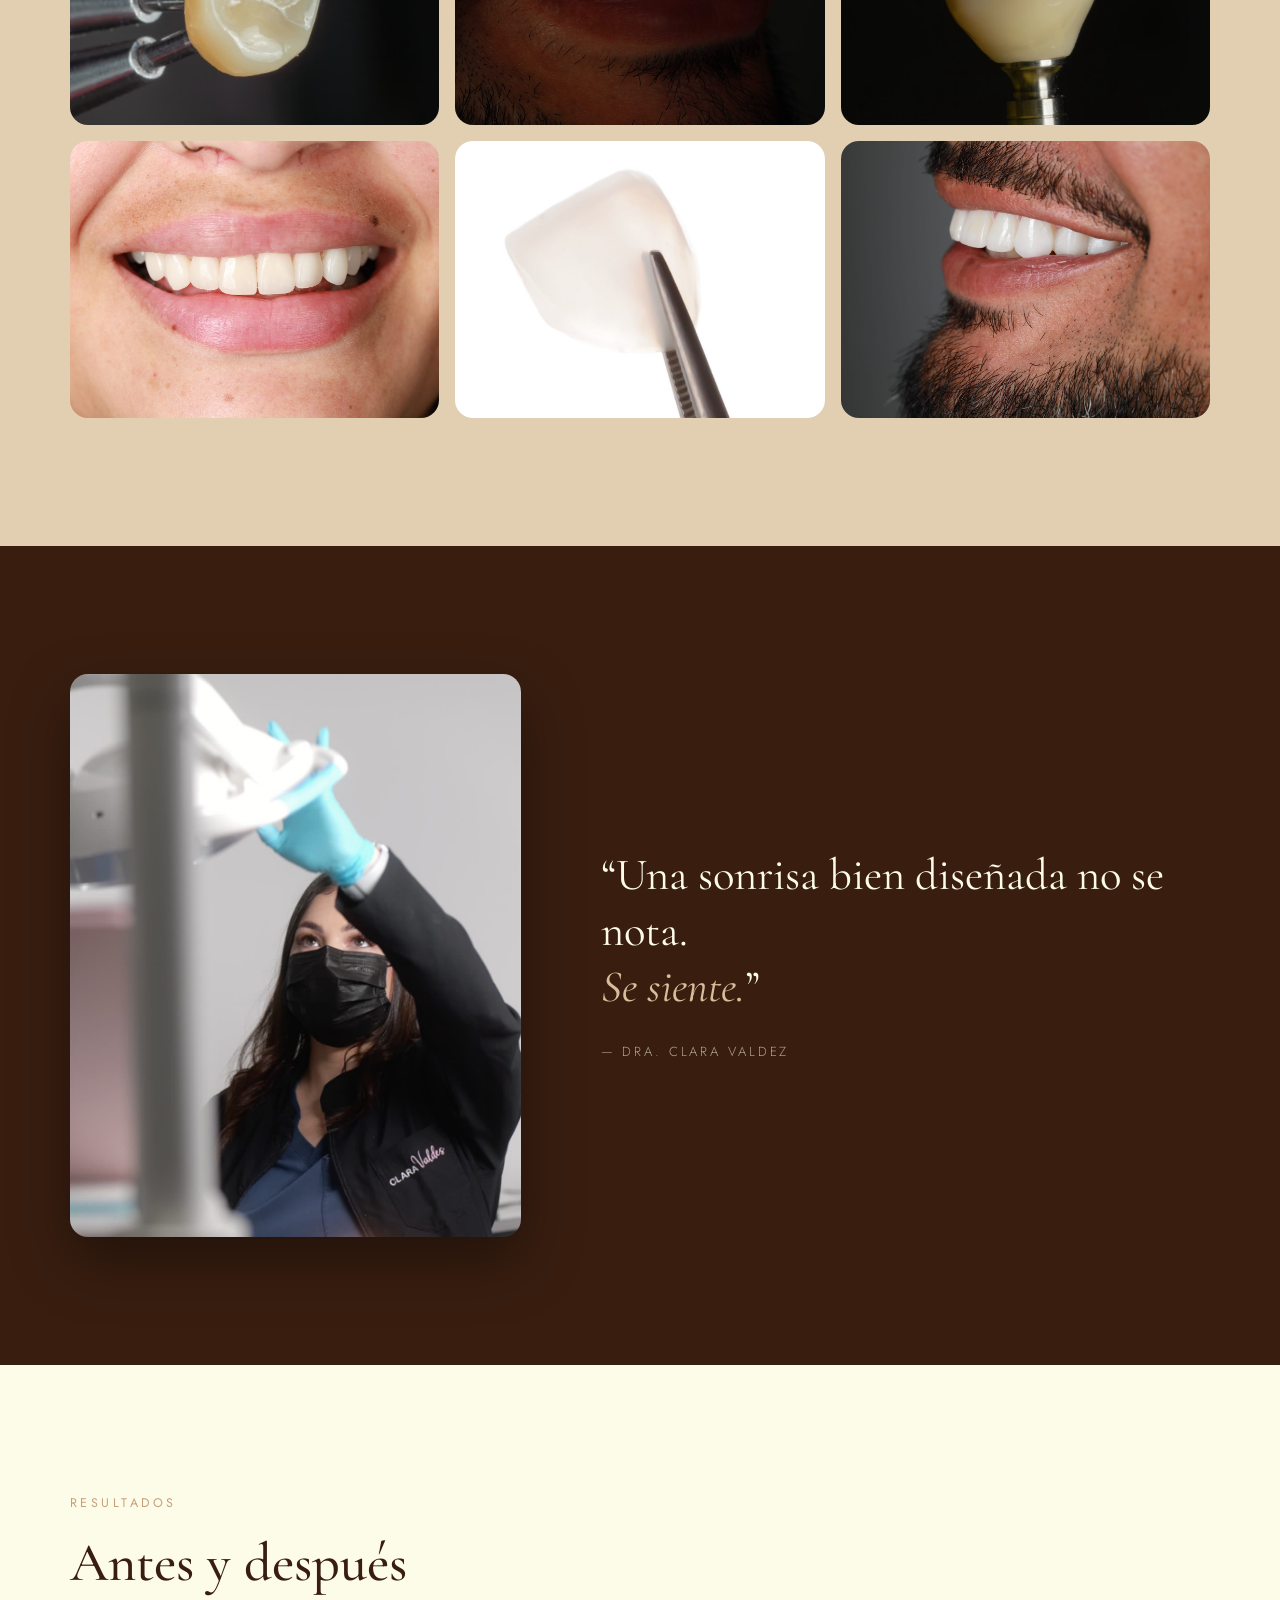
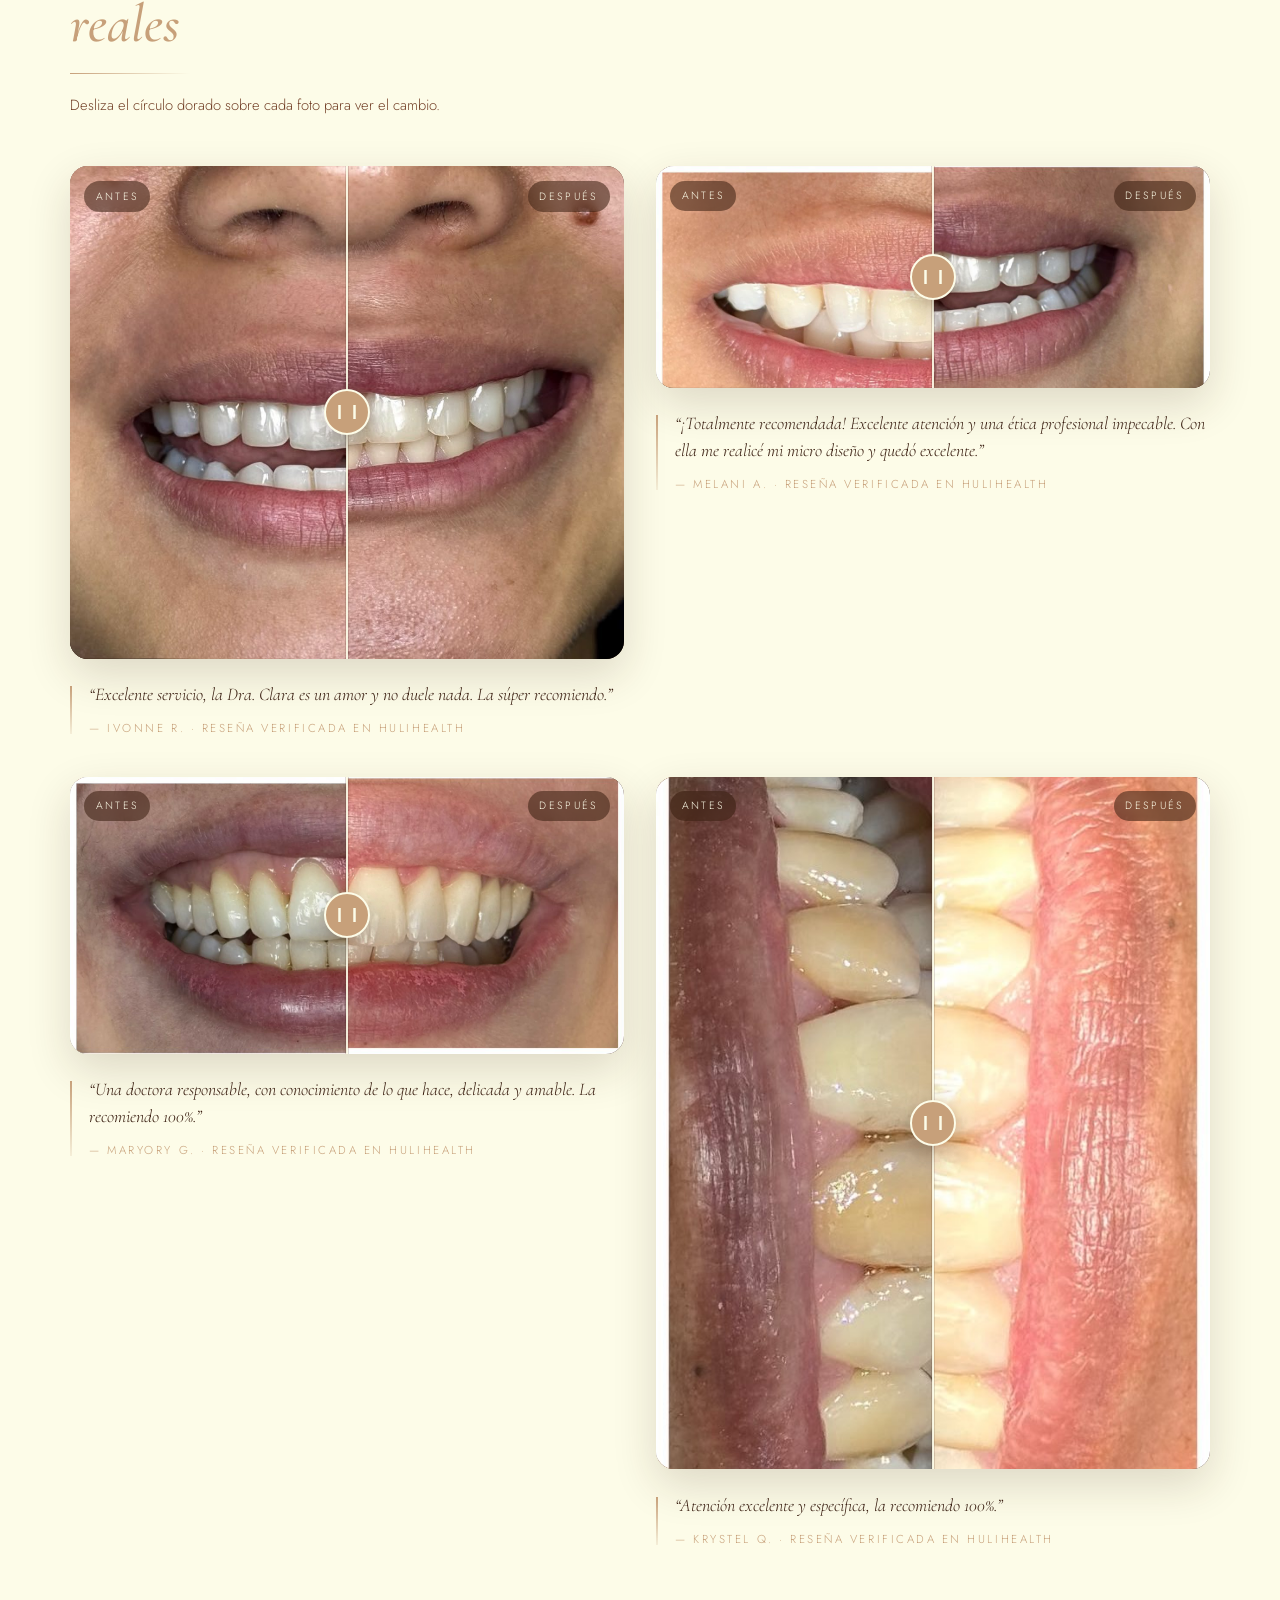
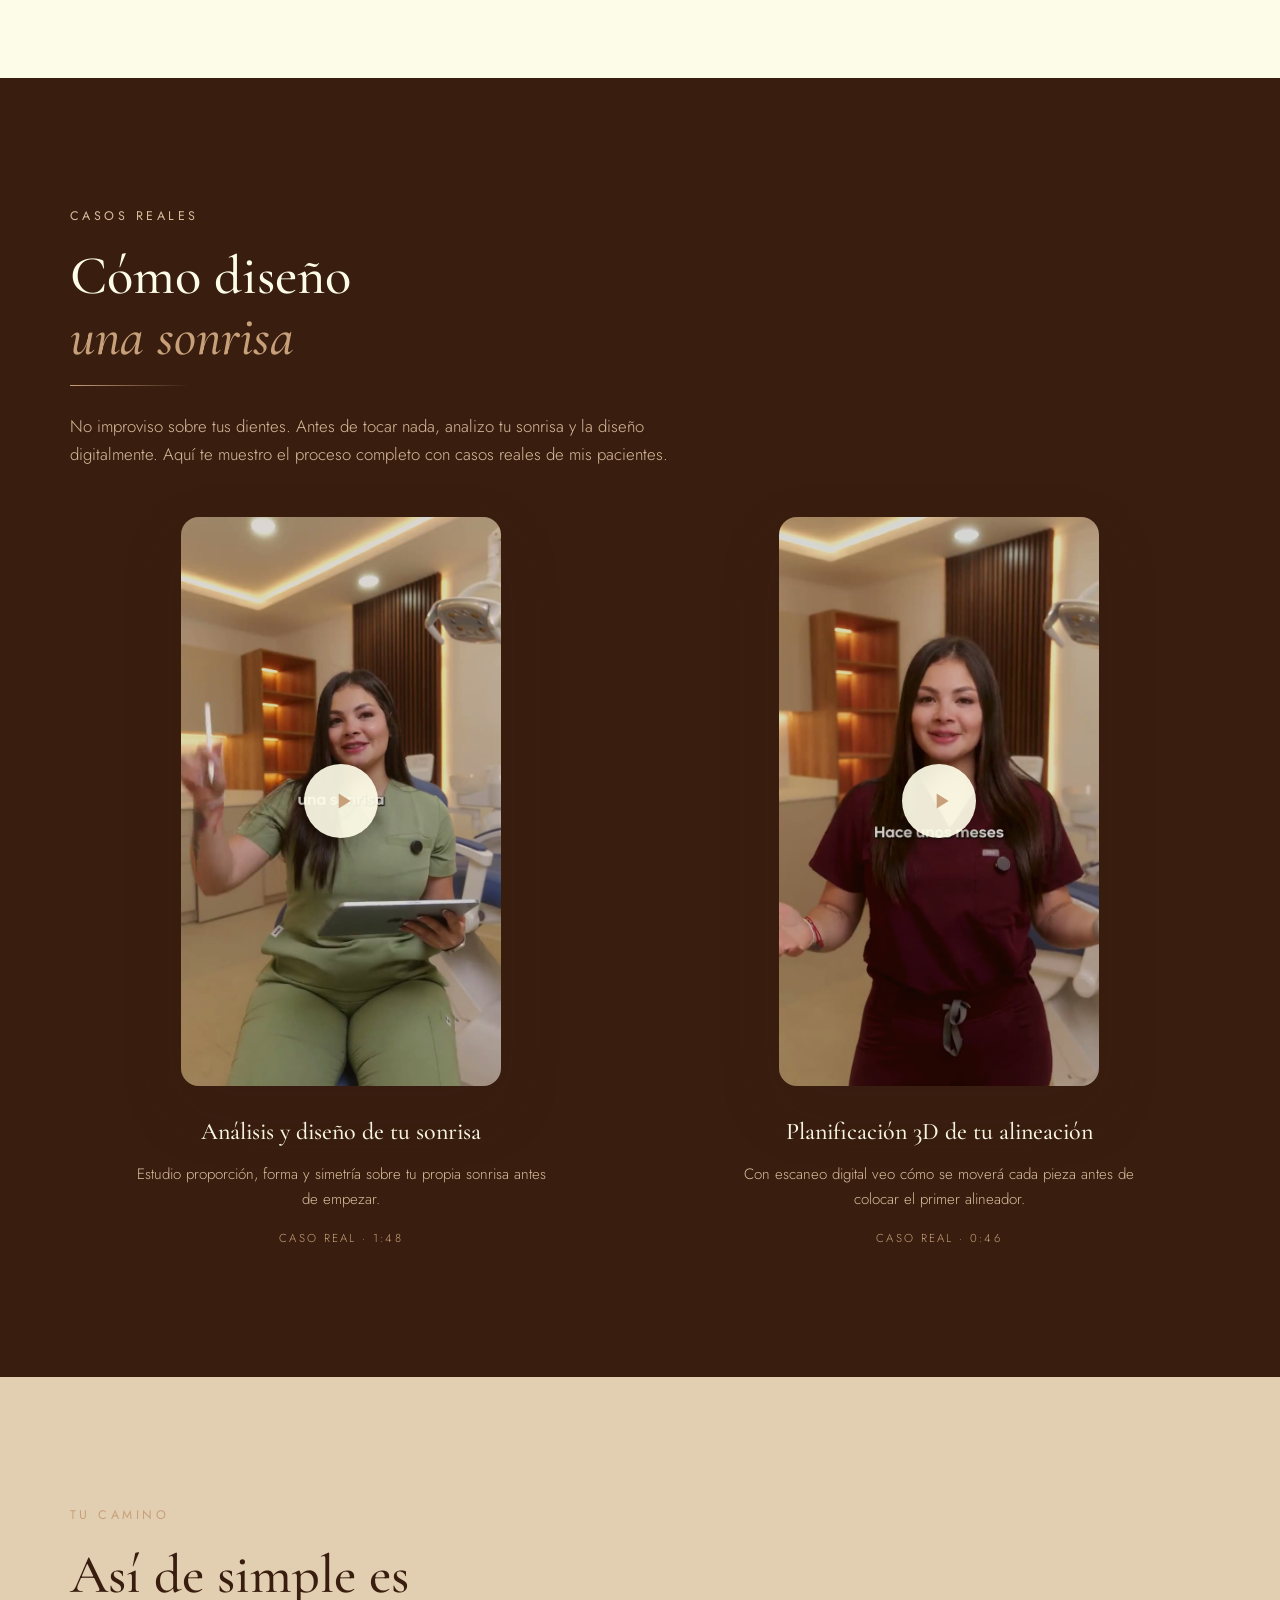
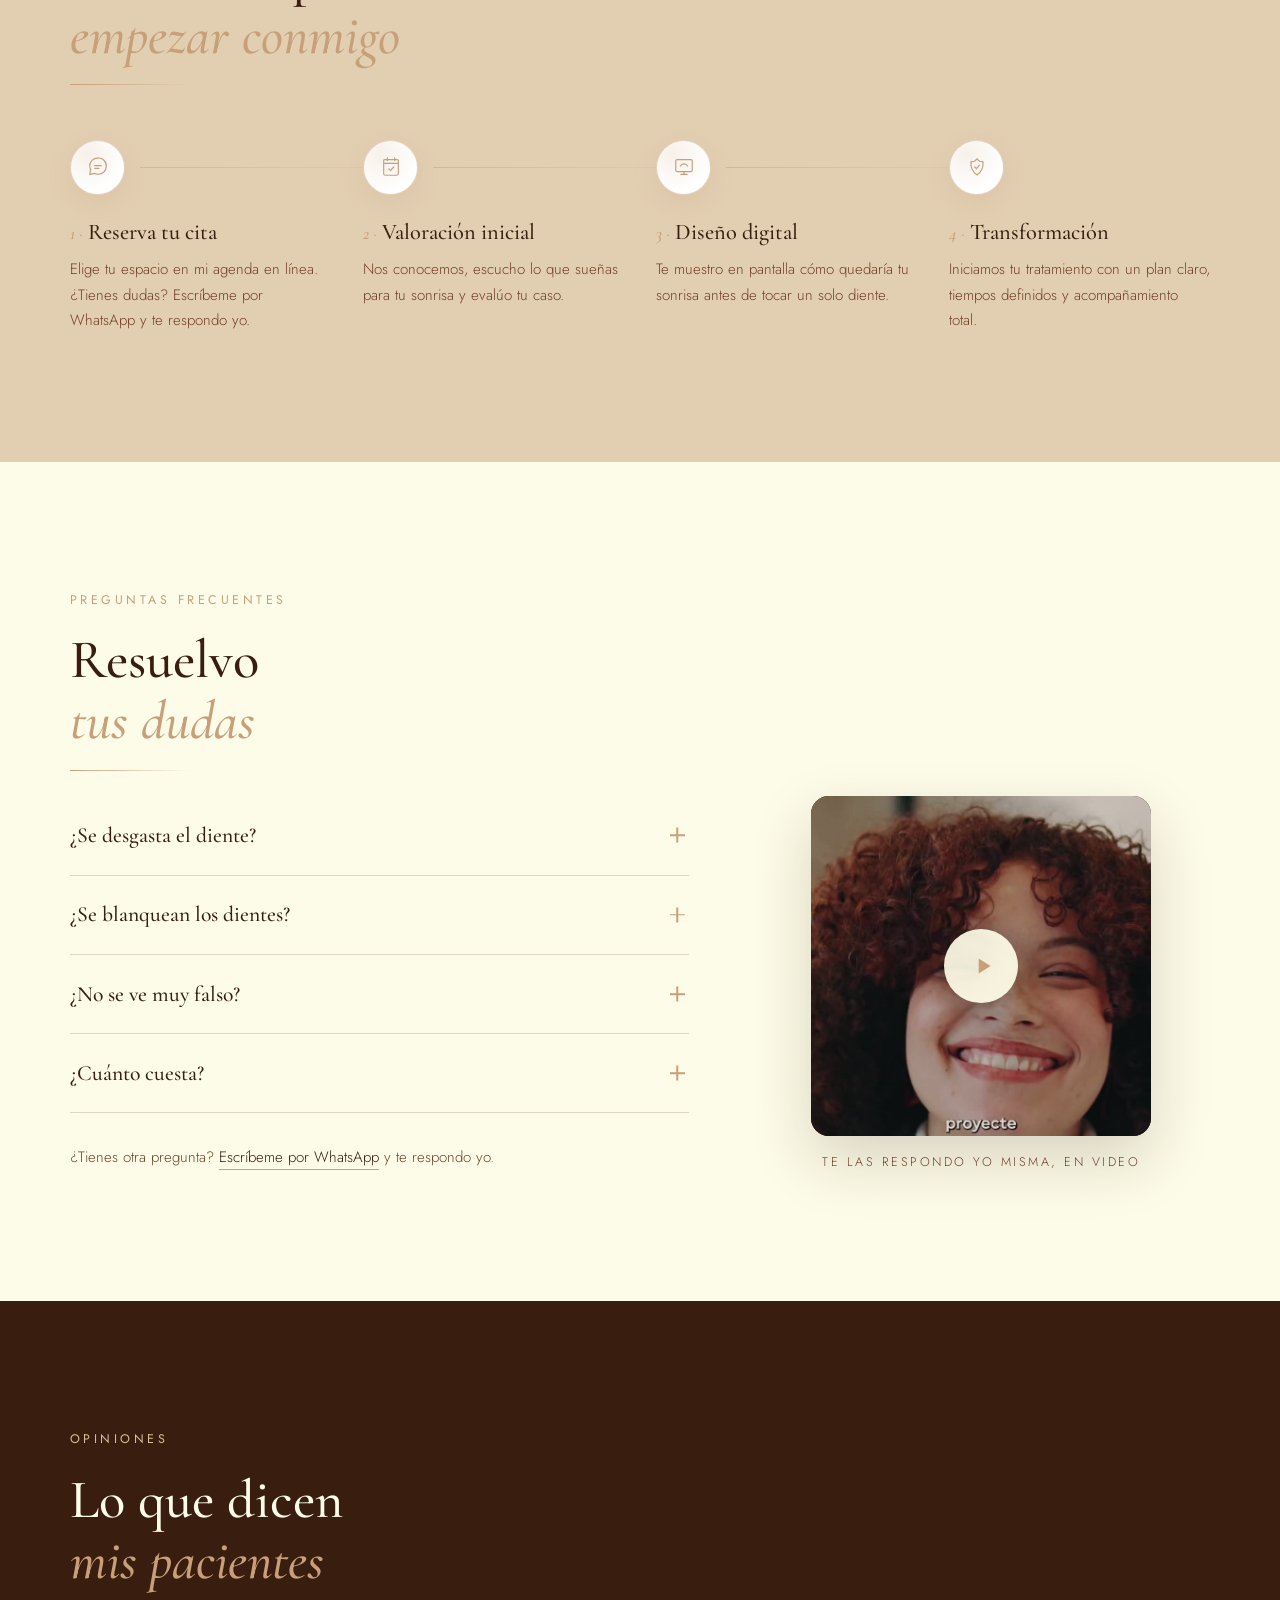
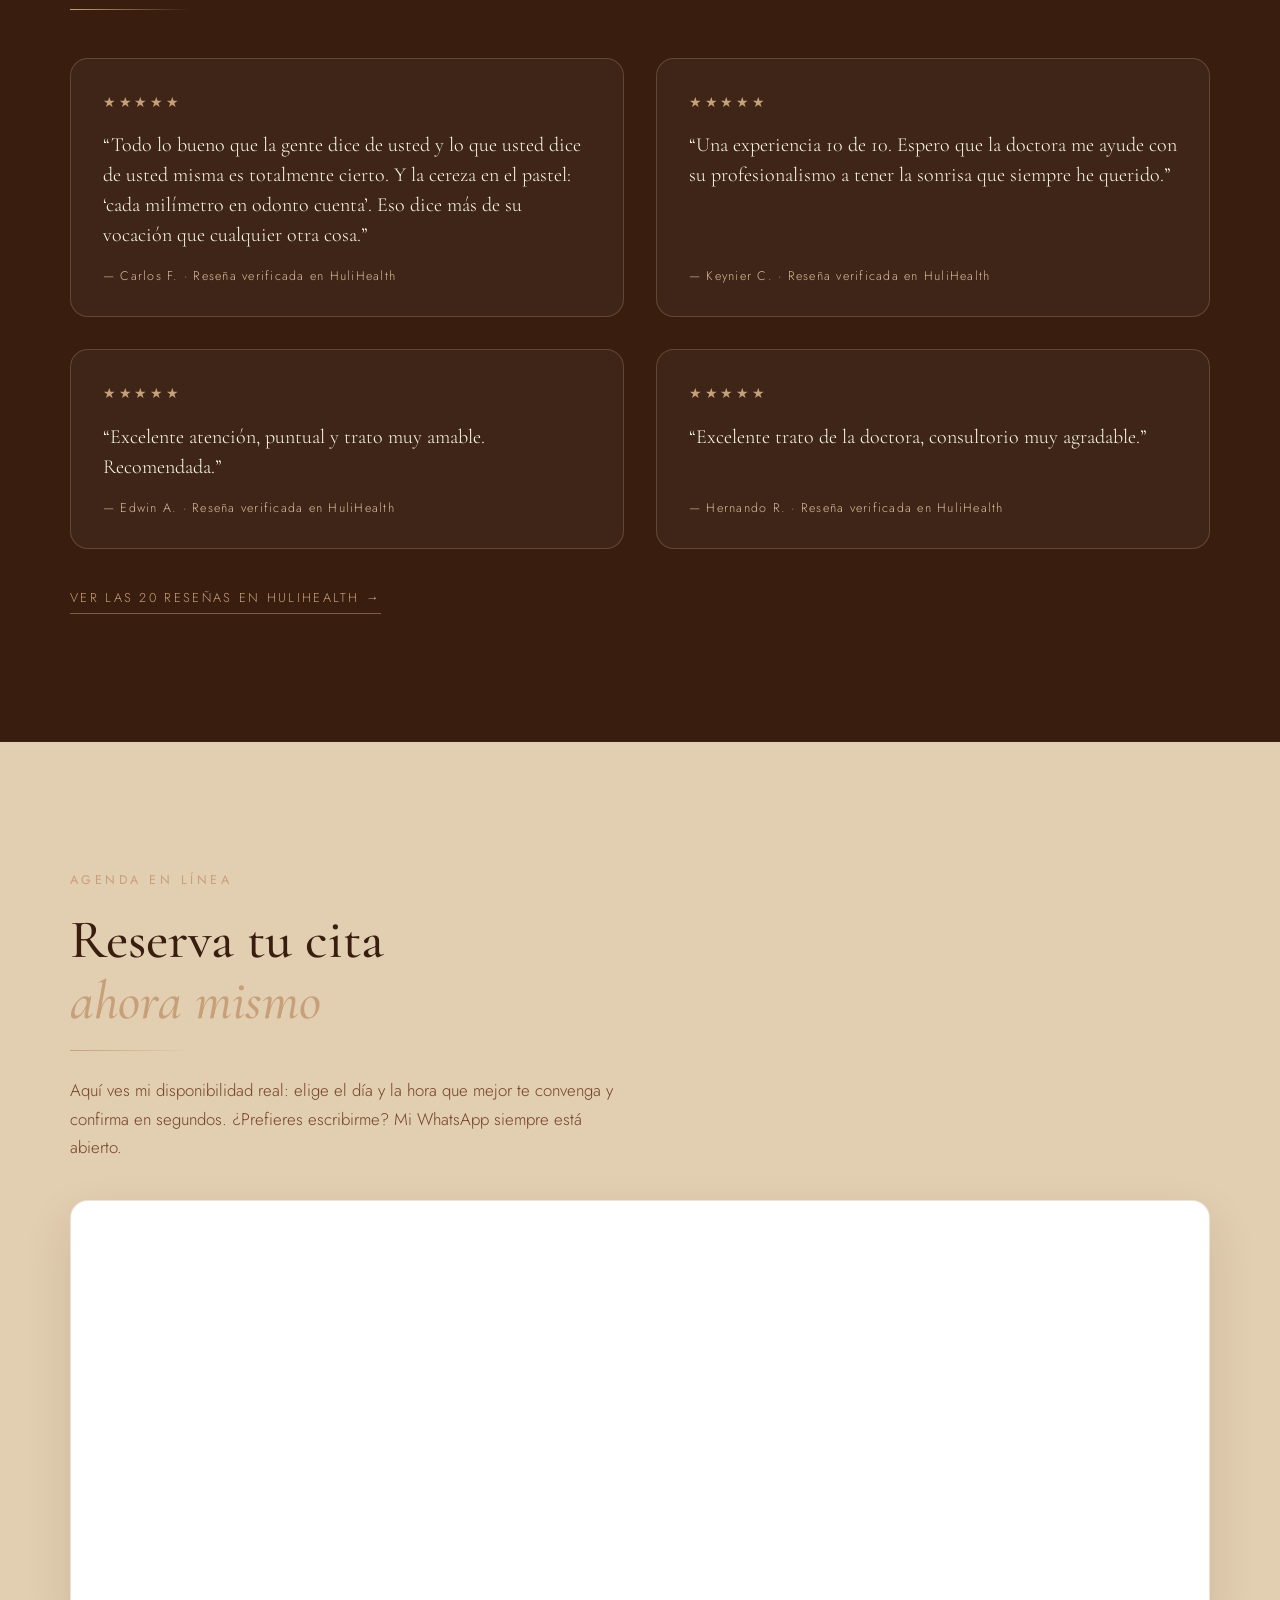
==== commit 2d25d99f: "Versión 2.0: sección de porcelana con visor de casos, comparador antes/después deslizable, hero cáli" ====
--- a/index.html
+++ b/index.html
@@ -80,6 +80,7 @@
   <script type="text/javascript">var hh_widgets = ['Calendar'];(function(d, s, id) { var js, h = d.getElementsByTagName('head')[0]; if (d.getElementById(id)) return; js = d.createElement(s); js.id = id; js.src = "//widgets.hulilabs.com/js/widgets/loader.js"; h.appendChild(js);}(document, 'script', 'huli-loader'));</script>
 </head>
 <body>
+  <div class="progress" id="progress" aria-hidden="true"></div>
 
   <!-- ============ PRELOADER ============ -->
   <div class="loader" id="loader" aria-hidden="true">
@@ -95,7 +96,7 @@
       </a>
       <nav class="nav" id="nav" aria-label="Secciones del sitio">
         <a href="#nueva-clinica" class="nav__link">Clínica</a>
-        <a href="#sobre" class="nav__link">Sobre mí</a>
+        <a href="#porcelana" class="nav__link">Porcelana</a>
         <a href="#servicios" class="nav__link">Servicios</a>
         <a href="#antes-despues" class="nav__link">Resultados</a>
         <a href="#preguntas" class="nav__link">Preguntas</a>
@@ -115,8 +116,9 @@
   <section class="hero" id="inicio">
     <div class="hero__inner">
       <div class="hero__text">
+        <p class="hero__brand reveal"><span class="logo__name">DRA. CLARA</span><span class="logo__script">Valdez</span></p>
         <p class="eyebrow reveal">Odontología estética · San José, Costa Rica</p>
-        <h1 class="hero__title reveal">Transformemos<br><em>tu sonrisa</em></h1>
+        <h1 class="hero__title" data-split>Transformemos<br><em>tu sonrisa</em></h1>
         <p class="hero__sub reveal">Soy la Dra. Clara Valdez. Odontología general, cirugía oral y estética dental premium. Cada sonrisa que diseño comienza con una historia — esta es la mía.</p>
         <div class="hero__actions reveal">
           <a href="#agenda" class="btn btn--gold btn--lg">Reserva tu cita</a>
@@ -142,11 +144,11 @@
     <div class="marquee__track">
       <span>Carillas de Porcelana</span><i>·</i>
       <span>Ortodoncia Invisible</span><i>·</i>
-      <span>Diseño de Sonrisa</span><i>·</i>
+      <span>Microdiseño de Sonrisa</span><i>·</i>
       <span>Cirugía Oral</span><i>·</i>
       <span>Carillas de Porcelana</span><i>·</i>
       <span>Ortodoncia Invisible</span><i>·</i>
-      <span>Diseño de Sonrisa</span><i>·</i>
+      <span>Microdiseño de Sonrisa</span><i>·</i>
       <span>Cirugía Oral</span><i>·</i>
     </div>
   </div>
@@ -201,6 +203,53 @@
             </button>
             <span class="video-frame__label">Mi filosofía, en mis palabras</span>
           </div>
+        </div>
+      </div>
+    </div>
+  </section>
+
+  <!-- ============ PORCELANA ============ -->
+  <section class="porcelain section section--cream" id="porcelana">
+    <div class="container">
+      <div class="porcelain__head">
+        <div class="porcelain__copy">
+          <p class="eyebrow reveal">Mi especialidad</p>
+          <h2 class="section__title reveal">Carillas de<br><em>porcelana</em></h2>
+          <p class="reveal">Láminas ultrafinas de porcelana, diseñadas digitalmente y fabricadas a la medida de tu rostro. Con ellas corrijo forma, color y proporción cuidando al máximo tu diente natural.</p>
+          <ul class="porcelain__points reveal">
+            <li>Verás el diseño de tu sonrisa antes de empezar</li>
+            <li>Resultado natural: cambios sutiles, no dientes “falsos”</li>
+            <li>Pocas citas, un cambio para siempre</li>
+          </ul>
+          <a href="#agenda" class="btn btn--gold btn--lg reveal">Quiero una valoración</a>
+        </div>
+        <figure class="porcelain__video reveal">
+          <div class="video-frame">
+            <video playsinline preload="none" poster="assets/img/poster-porcelana.jpg">
+              <source src="assets/video/porcelana.mp4" type="video/mp4">
+            </video>
+            <button class="video-play" aria-label="Reproducir: así trabajo un caso de carillas de porcelana">
+              <span class="video-play__circle"><svg viewBox="0 0 24 24" width="26" height="26" fill="currentColor"><path d="M8 5v14l11-7z"/></svg></span>
+            </button>
+          </div>
+          <figcaption class="hero__caption">Así trabajo un caso de porcelana · 1:18</figcaption>
+        </figure>
+      </div>
+
+      <div class="viewer reveal" id="viewer">
+        <div class="viewer__top">
+          <p class="viewer__eyebrow">Casos reales de porcelana · explóralos</p>
+          <div class="viewer__tabs" role="tablist" aria-label="Casos de carillas de porcelana">
+            <button class="viewer__tab is-active" role="tab" aria-selected="true" data-case="f">Caso 01 <small>Carillas superiores</small></button>
+            <button class="viewer__tab" role="tab" aria-selected="false" data-case="m">Caso 02 <small>Carillas superiores</small></button>
+          </div>
+        </div>
+        <div class="viewer__stage">
+          <figure class="viewer__main">
+            <img id="viewer-img" src="assets/img/porcelana-f-frontal.jpg" alt="Caso 01 de carillas de porcelana — sonrisa de frente" data-lightbox>
+            <span class="viewer__hint">Toca para ampliar</span>
+          </figure>
+          <div class="viewer__thumbs" id="viewer-thumbs" role="list"></div>
         </div>
       </div>
     </div>
@@ -252,7 +301,7 @@
     <div class="container">
       <p class="eyebrow reveal">Mis servicios</p>
       <h2 class="section__title reveal">Lo que puedo<br><em>hacer por ti</em></h2>
-      <div class="services__grid">
+      <div class="services__grid services__grid--4">
 
         <article class="service reveal">
           <div class="video-frame">
@@ -260,7 +309,7 @@
               <source src="assets/video/carillas.mp4" type="video/mp4">
             </video>
             <button class="video-play" aria-label="Reproducir video sobre carillas de porcelana">
-              <span class="video-play__circle"><svg viewBox="0 0 24 24" width="22" height="22" fill="currentColor"><path d="M8 5v14l11-7z"/></svg></span>
+              <span class="video-play__circle"><svg viewBox="0 0 24 24" width="26" height="26" fill="currentColor"><path d="M8 5v14l11-7z"/></svg></span>
             </button>
           </div>
           <h3>Carillas de Porcelana</h3>
@@ -273,7 +322,7 @@
               <source src="assets/video/ortodoncia.mp4" type="video/mp4">
             </video>
             <button class="video-play" aria-label="Reproducir video sobre ortodoncia invisible">
-              <span class="video-play__circle"><svg viewBox="0 0 24 24" width="22" height="22" fill="currentColor"><path d="M8 5v14l11-7z"/></svg></span>
+              <span class="video-play__circle"><svg viewBox="0 0 24 24" width="26" height="26" fill="currentColor"><path d="M8 5v14l11-7z"/></svg></span>
             </button>
           </div>
           <h3>Ortodoncia Invisible</h3>
@@ -281,16 +330,19 @@
         </article>
 
         <article class="service reveal">
-          <div class="video-frame">
-            <video playsinline preload="none" poster="assets/img/poster-resultado.jpg">
-              <source src="assets/video/carillas-resultado.mp4" type="video/mp4">
-            </video>
-            <button class="video-play" aria-label="Reproducir video de un cambio radical con porcelana">
-              <span class="video-play__circle"><svg viewBox="0 0 24 24" width="22" height="22" fill="currentColor"><path d="M8 5v14l11-7z"/></svg></span>
-            </button>
-          </div>
-          <h3>Rejuvenecimiento de Sonrisa</h3>
-          <p>Cambios radicales con porcelana: aquí te muestro mis casos reales, antes y después.</p>
+          <div class="service__img">
+            <img src="assets/img/poster-diseno.jpg" alt="Diseño digital de sonrisa en pantalla" loading="lazy">
+          </div>
+          <h3>Microdiseño de Sonrisa</h3>
+          <p>Sin desgastar tus dientes: añado en vez de quitar para mejorar forma, tamaño y color.</p>
+        </article>
+
+        <article class="service reveal">
+          <div class="service__img">
+            <img src="assets/img/clara-consultorio-1.jpg" alt="La Dra. Clara Valdez en su consultorio" loading="lazy">
+          </div>
+          <h3>Cirugía Oral</h3>
+          <p>Cordales, extracciones e implantes con precisión quirúrgica y un trato que te tranquiliza.</p>
         </article>
 
       </div>
@@ -317,10 +369,13 @@
     <div class="container">
       <p class="eyebrow reveal">Mi trabajo</p>
       <h2 class="section__title reveal">El detalle lo es todo</h2>
-      <div class="gallery__grid">
-        <figure class="reveal"><img src="assets/img/detalle-carilla.jpg" alt="Carilla de porcelana — detalle del trabajo de laboratorio" loading="lazy"></figure>
-        <figure class="reveal"><img src="assets/img/detalle-corona.jpg" alt="Corona de porcelana sobre implante — acabado natural" loading="lazy"></figure>
-        <figure class="reveal"><img src="assets/img/detalle-pieza.jpg" alt="Carilla de porcelana ultra estética — detalle" loading="lazy" style="object-position: 50% 30%"></figure>
+      <div class="gallery__grid gallery__grid--6">
+        <figure class="reveal"><img src="assets/img/detalle-carilla.jpg" alt="Carilla de porcelana — detalle del trabajo de laboratorio" loading="lazy" data-lightbox><figcaption>Carilla de porcelana · laboratorio</figcaption></figure>
+        <figure class="reveal"><img src="assets/img/porcelana-f-macro.jpg" alt="Carillas de porcelana en boca — detalle macro" loading="lazy" data-lightbox><figcaption>Carillas en boca · detalle</figcaption></figure>
+        <figure class="reveal"><img src="assets/img/detalle-corona.jpg" alt="Corona de porcelana sobre implante — acabado natural" loading="lazy" data-lightbox><figcaption>Corona sobre implante</figcaption></figure>
+        <figure class="reveal"><img src="assets/img/porcelana-m-frontal.jpg" alt="Sonrisa terminada con carillas de porcelana" loading="lazy" data-lightbox><figcaption>Caso terminado · porcelana</figcaption></figure>
+        <figure class="reveal"><img src="assets/img/detalle-pieza.jpg" alt="Carilla de porcelana ultra estética — detalle" loading="lazy" style="object-position: 50% 30%" data-lightbox><figcaption>Pieza ultra estética</figcaption></figure>
+        <figure class="reveal"><img src="assets/img/porcelana-f-lateral.jpg" alt="Perfil de una sonrisa con carillas de porcelana" loading="lazy" data-lightbox><figcaption>Perfil · porcelana</figcaption></figure>
       </div>
     </div>
   </section>
@@ -343,11 +398,32 @@
     <div class="container">
       <p class="eyebrow reveal">Resultados</p>
       <h2 class="section__title reveal">Antes y después<br><em>reales</em></h2>
+      <p class="bna__hint reveal">Desliza el círculo dorado sobre cada foto para ver el cambio.</p>
       <div class="bna__grid">
 
         <figure class="bna__card reveal">
-          <div class="bna__img">
-            <img src="assets/img/antes-despues-1.jpg" alt="Antes y después de un diseño de sonrisa con carillas — paciente real" loading="lazy">
+          <div class="compare" style="--ar: 9 / 8">
+            <img class="compare__img compare__img--after" src="assets/img/bna-porcelana-despues.jpg" alt="Después — carillas de porcelana" loading="lazy">
+            <img class="compare__img compare__img--before" src="assets/img/bna-porcelana-antes.jpg" alt="Antes — carillas de porcelana" loading="lazy">
+            <span class="compare__label compare__label--before" aria-hidden="true">Antes</span>
+            <span class="compare__label compare__label--after" aria-hidden="true">Después</span>
+            <span class="compare__handle" aria-hidden="true"><i></i></span>
+            <input type="range" class="compare__range" min="0" max="100" value="50" aria-label="Desliza para comparar antes y después — carillas de porcelana">
+          </div>
+          <blockquote class="bna__quote">
+            <p>“Excelente servicio, la Dra. Clara es un amor y no duele nada. La súper recomiendo.”</p>
+            <cite>— Ivonne R. · Reseña verificada en HuliHealth</cite>
+          </blockquote>
+        </figure>
+
+        <figure class="bna__card reveal">
+          <div class="compare" style="--ar: 5 / 2">
+            <img class="compare__img compare__img--after" src="assets/img/bna-diseno-despues.jpg" alt="Después — diseño de sonrisa" loading="lazy">
+            <img class="compare__img compare__img--before" src="assets/img/bna-diseno-antes.jpg" alt="Antes — diseño de sonrisa" loading="lazy">
+            <span class="compare__label compare__label--before" aria-hidden="true">Antes</span>
+            <span class="compare__label compare__label--after" aria-hidden="true">Después</span>
+            <span class="compare__handle" aria-hidden="true"><i></i></span>
+            <input type="range" class="compare__range" min="0" max="100" value="50" aria-label="Desliza para comparar antes y después — diseño de sonrisa">
           </div>
           <blockquote class="bna__quote">
             <p>“¡Totalmente recomendada! Excelente atención y una ética profesional impecable. Con ella me realicé mi micro diseño y quedó excelente.”</p>
@@ -356,18 +432,13 @@
         </figure>
 
         <figure class="bna__card reveal">
-          <div class="bna__img">
-            <img src="assets/img/antes-despues-2.jpg" alt="Antes y después de carillas de porcelana — paciente real" loading="lazy">
-          </div>
-          <blockquote class="bna__quote">
-            <p>“Excelente servicio, la Dra. Clara es un amor y no duele nada. La súper recomiendo.”</p>
-            <cite>— Ivonne R. · Reseña verificada en HuliHealth</cite>
-          </blockquote>
-        </figure>
-
-        <figure class="bna__card reveal">
-          <div class="bna__img">
-            <img src="assets/img/antes-despues-3.jpg" alt="Antes y después de rejuvenecimiento de sonrisa — paciente real" loading="lazy">
+          <div class="compare" style="--ar: 2 / 1">
+            <img class="compare__img compare__img--after" src="assets/img/bna-rejuvenecimiento-despues.jpg" alt="Después — rejuvenecimiento de sonrisa" loading="lazy">
+            <img class="compare__img compare__img--before" src="assets/img/bna-rejuvenecimiento-antes.jpg" alt="Antes — rejuvenecimiento de sonrisa" loading="lazy">
+            <span class="compare__label compare__label--before" aria-hidden="true">Antes</span>
+            <span class="compare__label compare__label--after" aria-hidden="true">Después</span>
+            <span class="compare__handle" aria-hidden="true"><i></i></span>
+            <input type="range" class="compare__range" min="0" max="100" value="50" aria-label="Desliza para comparar antes y después — rejuvenecimiento de sonrisa">
           </div>
           <blockquote class="bna__quote">
             <p>“Una doctora responsable, con conocimiento de lo que hace, delicada y amable. La recomiendo 100%.”</p>
@@ -376,8 +447,13 @@
         </figure>
 
         <figure class="bna__card reveal">
-          <div class="bna__img">
-            <img src="assets/img/antes-despues-4.jpg" alt="Antes y después de un aclaramiento dental — paciente real" loading="lazy">
+          <div class="compare" style="--ar: 4 / 5">
+            <img class="compare__img compare__img--after" src="assets/img/bna-aclaramiento-despues.jpg" alt="Después — aclaramiento dental" loading="lazy">
+            <img class="compare__img compare__img--before" src="assets/img/bna-aclaramiento-antes.jpg" alt="Antes — aclaramiento dental" loading="lazy">
+            <span class="compare__label compare__label--before" aria-hidden="true">Antes</span>
+            <span class="compare__label compare__label--after" aria-hidden="true">Después</span>
+            <span class="compare__handle" aria-hidden="true"><i></i></span>
+            <input type="range" class="compare__range" min="0" max="100" value="50" aria-label="Desliza para comparar antes y después — aclaramiento dental">
           </div>
           <blockquote class="bna__quote">
             <p>“Atención excelente y específica, la recomiendo 100%.”</p>
@@ -628,6 +704,13 @@
     <svg viewBox="0 0 24 24" width="26" height="26" fill="currentColor" aria-hidden="true"><path d="M12 2a10 10 0 0 0-8.6 15.1L2 22l5-1.3A10 10 0 1 0 12 2Zm0 18.2a8.2 8.2 0 0 1-4.2-1.2l-.3-.2-3 .8.8-2.9-.2-.3A8.2 8.2 0 1 1 12 20.2Zm4.5-6.1c-.2-.1-1.5-.7-1.7-.8-.2-.1-.4-.1-.6.1-.2.2-.6.8-.8 1-.1.2-.3.2-.5.1a6.7 6.7 0 0 1-3.4-3c-.3-.4 0-.5.2-.7l.4-.5c.1-.2.1-.3 0-.5l-.8-1.9c-.2-.5-.4-.4-.6-.4h-.5c-.2 0-.5.1-.7.3-.2.3-.9.9-.9 2.2s.9 2.5 1.1 2.7c.1.2 1.8 2.8 4.4 3.9.6.3 1.1.4 1.5.5.6.2 1.2.2 1.6.1.5-.1 1.5-.6 1.7-1.2.2-.6.2-1.1.1-1.2l-.5-.5Z"/></svg>
   </a>
 
+  <!-- Lightbox -->
+  <div class="lightbox" id="lightbox" hidden>
+    <button class="lightbox__close" id="lightbox-close" aria-label="Cerrar">×</button>
+    <img class="lightbox__img" id="lightbox-img" src="" alt="">
+    <p class="lightbox__caption" id="lightbox-caption"></p>
+  </div>
+
   <script src="js/main.js"></script>
 </body>
 </html>
--- a/css/styles.css
+++ b/css/styles.css
@@ -191,20 +191,20 @@
   font-family: var(--font-sans);
   font-weight: 500;
   letter-spacing: 0.22em;
-  font-size: 1.02rem;
+  font-size: 1.2rem;
   color: var(--ink);
 }
 .logo__script {
   font-family: var(--font-serif);
   font-style: italic;
   font-weight: 500;
-  font-size: 1.35rem;
+  font-size: 1.7rem;
   color: var(--gold);
   line-height: 1;
 }
 .logo__sub {
   flex-basis: 100%;
-  font-size: 0.58rem;
+  font-size: 0.64rem;
   letter-spacing: 0.34em;
   text-transform: uppercase;
   color: var(--ink-soft);
@@ -212,12 +212,47 @@
 
 /* ---------- Hero ---------- */
 .hero {
-  padding: clamp(7rem, 14vw, 10rem) 0 clamp(4rem, 8vw, 6rem);
+  position: relative;
+  padding: clamp(7.5rem, 14vw, 10.5rem) 0 clamp(4rem, 8vw, 6rem);
   background:
-    radial-gradient(1100px 500px at 85% -10%, var(--gold-pale) 0%, transparent 60%),
-    var(--cream);
+    radial-gradient(900px 620px at 82% 8%, rgba(199, 160, 122, 0.42) 0%, transparent 62%),
+    radial-gradient(760px 520px at -5% 105%, rgba(226, 206, 177, 0.95) 0%, transparent 60%),
+    linear-gradient(180deg, #F1E4CE 0%, #F7F0DE 55%, var(--cream) 100%);
   overflow: hidden;
 }
+/* Halo dorado que respira detrás del video */
+.hero::before {
+  content: "";
+  position: absolute;
+  width: 560px; height: 560px;
+  right: 4%; top: 12%;
+  border-radius: 50%;
+  background: radial-gradient(circle, rgba(199, 160, 122, 0.42) 0%, rgba(199, 160, 122, 0.18) 35%, rgba(199, 160, 122, 0) 70%);
+  animation: heroGlow 9s ease-in-out infinite;
+  will-change: transform, opacity;
+  pointer-events: none;
+}
+@keyframes heroGlow {
+  0%, 100% { transform: translate(0, 0) scale(1); opacity: 0.85; }
+  50% { transform: translate(-40px, 30px) scale(1.12); opacity: 1; }
+}
+.hero__inner { position: relative; }
+.hero__brand {
+  display: inline-flex;
+  align-items: baseline;
+  gap: 0.5rem;
+  margin-bottom: 1.6rem;
+  padding-bottom: 0.9rem;
+  border-bottom: 1px solid rgba(115, 65, 40, 0.25);
+}
+.hero__brand .logo__name { font-size: clamp(1.15rem, 2.2vw, 1.55rem); letter-spacing: 0.26em; }
+.hero__brand .logo__script { font-size: clamp(1.9rem, 3.4vw, 2.5rem); }
+/* Título: palabras que suben una a una */
+.hero__title .w { display: inline-block; overflow: hidden; vertical-align: bottom; padding-bottom: 0.08em; margin-bottom: -0.08em; }
+.hero__title .w > span { display: inline-block; transform: translateY(110%); opacity: 0; }
+body.is-loaded .hero__title .w > span { animation: wordRise 1.1s var(--ease) forwards; animation-delay: calc(var(--i) * 0.13s + 0.15s); }
+@keyframes wordRise { to { transform: none; opacity: 1; } }
+.hero__title:not([data-split]) { opacity: 1; }
 .hero__inner {
   width: min(1140px, 92%);
   margin-inline: auto;
@@ -1002,3 +1037,246 @@
 @media (min-width: 760px) {
   .testimonials__grid { grid-template-columns: repeat(2, 1fr); gap: 2rem; }
 }
+
+/* ---------- Barra de progreso de lectura ---------- */
+.progress {
+  position: fixed; top: 0; left: 0;
+  width: 100%; height: 2px;
+  background: linear-gradient(90deg, var(--gold), var(--ink-soft));
+  transform-origin: 0 50%;
+  transform: scaleX(0);
+  z-index: 120;
+  pointer-events: none;
+}
+
+/* ---------- Aparición escalonada ---------- */
+.trust__grid > .reveal:nth-child(2), .services__grid > .reveal:nth-child(2), .bna__grid > .reveal:nth-child(2),
+.path__steps > .reveal:nth-child(2), .cases__grid > .reveal:nth-child(2), .testimonials__grid > .reveal:nth-child(2),
+.gallery__grid > .reveal:nth-child(2), .contact__grid > .reveal:nth-child(2) { transition-delay: 0.12s; }
+.trust__grid > .reveal:nth-child(3), .services__grid > .reveal:nth-child(3), .bna__grid > .reveal:nth-child(3),
+.path__steps > .reveal:nth-child(3), .testimonials__grid > .reveal:nth-child(3),
+.gallery__grid > .reveal:nth-child(3), .contact__grid > .reveal:nth-child(3) { transition-delay: 0.24s; }
+.trust__grid > .reveal:nth-child(4), .services__grid > .reveal:nth-child(4), .bna__grid > .reveal:nth-child(4),
+.path__steps > .reveal:nth-child(4), .testimonials__grid > .reveal:nth-child(4),
+.gallery__grid > .reveal:nth-child(4), .contact__grid > .reveal:nth-child(4) { transition-delay: 0.36s; }
+.gallery__grid > .reveal:nth-child(5) { transition-delay: 0.48s; }
+.gallery__grid > .reveal:nth-child(6) { transition-delay: 0.6s; }
+
+/* ---------- Porcelana ---------- */
+.porcelain__head { display: grid; gap: 3rem; align-items: center; }
+.porcelain__copy p { color: var(--ink-soft); max-width: 36rem; }
+.porcelain__points { list-style: none; margin: 1.6rem 0 2rem; display: grid; gap: 0.7rem; }
+.porcelain__points li { position: relative; padding-left: 1.6rem; color: var(--ink); }
+.porcelain__points li::before {
+  content: ""; position: absolute; left: 0; top: 0.75em;
+  width: 10px; height: 1px; background: var(--gold);
+}
+.porcelain__video { margin: 0; }
+.porcelain__video .video-frame { max-width: 340px; margin-inline: auto; }
+
+/* Visor de casos */
+.viewer {
+  margin-top: 4.5rem;
+  padding: clamp(1.2rem, 3vw, 2.2rem);
+  border-radius: calc(var(--radius) + 6px);
+  background: rgba(255, 255, 255, 0.45);
+  border: 1px solid rgba(199, 160, 122, 0.35);
+  box-shadow: 0 30px 80px rgba(57, 30, 16, 0.12);
+}
+.viewer__top { display: flex; flex-wrap: wrap; align-items: center; justify-content: space-between; gap: 1rem 2rem; margin-bottom: 1.4rem; }
+.viewer__eyebrow { font-size: 0.74rem; letter-spacing: 0.26em; text-transform: uppercase; color: var(--gold); }
+.viewer__tabs { display: flex; gap: 0.5rem; }
+.viewer__tab {
+  border: 1px solid rgba(199, 160, 122, 0.5);
+  background: transparent;
+  color: var(--ink-soft);
+  border-radius: 999px;
+  padding: 0.55rem 1.1rem;
+  font-family: var(--font-sans);
+  font-size: 0.82rem;
+  letter-spacing: 0.06em;
+  cursor: pointer;
+  display: flex; flex-direction: column; align-items: flex-start; line-height: 1.2;
+  transition: background 0.3s, color 0.3s, border-color 0.3s;
+}
+.viewer__tab small { font-size: 0.66rem; letter-spacing: 0.12em; text-transform: uppercase; opacity: 0.7; }
+.viewer__tab:hover { border-color: var(--gold); }
+.viewer__tab.is-active { background: var(--ink); color: var(--cream); border-color: var(--ink); }
+.viewer__stage { display: grid; gap: 1rem; }
+.viewer__main {
+  margin: 0; position: relative;
+  border-radius: var(--radius);
+  overflow: hidden;
+  aspect-ratio: 16 / 10;
+  max-height: 560px;
+  background: var(--ink);
+  cursor: zoom-in;
+  box-shadow: 0 20px 50px rgba(57, 30, 16, 0.18);
+}
+.viewer__main img {
+  width: 100%; height: 100%; object-fit: cover;
+  transition: opacity 0.45s ease, transform 1.2s var(--ease);
+}
+.viewer__main:hover img { transform: scale(1.03); }
+.viewer__main img.is-fading { opacity: 0; }
+.viewer__hint {
+  position: absolute; right: 0.9rem; bottom: 0.9rem;
+  font-size: 0.68rem; letter-spacing: 0.18em; text-transform: uppercase;
+  color: var(--cream); background: rgba(57, 30, 16, 0.55);
+  padding: 0.4rem 0.75rem; border-radius: 999px;
+  backdrop-filter: blur(6px);
+}
+.viewer__thumbs { display: grid; grid-template-columns: repeat(4, 1fr); gap: 0.7rem; }
+.viewer__thumbs button {
+  position: relative; border: 0; padding: 0; cursor: pointer;
+  border-radius: 12px; overflow: hidden; aspect-ratio: 4 / 3; background: var(--ink);
+  outline: 2px solid transparent; outline-offset: 2px;
+  transition: outline-color 0.3s, transform 0.4s var(--ease);
+}
+.viewer__thumbs button img { width: 100%; height: 100%; object-fit: cover; opacity: 0.75; transition: opacity 0.3s, transform 0.8s var(--ease); }
+.viewer__thumbs button span {
+  position: absolute; left: 0.6rem; bottom: 0.5rem;
+  font-family: var(--font-sans); font-size: 0.64rem; letter-spacing: 0.16em; text-transform: uppercase;
+  color: var(--cream); text-shadow: 0 1px 6px rgba(0,0,0,0.6);
+}
+.viewer__thumbs button:hover img, .viewer__thumbs button.is-active img { opacity: 1; }
+.viewer__thumbs button:hover { transform: translateY(-3px); }
+.viewer__thumbs button.is-active { outline-color: var(--gold); }
+
+/* ---------- Comparador antes / después ---------- */
+.bna__hint { color: var(--ink-soft); font-size: 0.92rem; margin-top: -0.4rem; }
+.compare {
+  --pos: 50%;
+  position: relative;
+  aspect-ratio: var(--ar, 4 / 3);
+  border-radius: var(--radius);
+  overflow: hidden;
+  background: var(--ink);
+  box-shadow: 0 16px 44px rgba(57, 30, 16, 0.16);
+  user-select: none;
+  -webkit-user-select: none;
+}
+.compare__img {
+  position: absolute; inset: 0;
+  width: 100%; height: 100%;
+  object-fit: cover;
+  pointer-events: none;
+}
+.compare__img--before { clip-path: inset(0 calc(100% - var(--pos)) 0 0); }
+.compare__label {
+  position: absolute; top: 0.9rem;
+  font-size: 0.66rem; letter-spacing: 0.22em; text-transform: uppercase;
+  color: var(--cream); background: rgba(57, 30, 16, 0.55);
+  padding: 0.38rem 0.7rem; border-radius: 999px;
+  backdrop-filter: blur(6px);
+  pointer-events: none;
+  transition: opacity 0.3s;
+}
+.compare__label--before { left: 0.9rem; }
+.compare__label--after { right: 0.9rem; }
+.compare__handle {
+  position: absolute; top: 0; bottom: 0;
+  left: var(--pos);
+  width: 2px; margin-left: -1px;
+  background: rgba(253, 252, 232, 0.9);
+  box-shadow: 0 0 0 1px rgba(57, 30, 16, 0.15);
+  pointer-events: none;
+}
+.compare__handle i {
+  position: absolute; top: 50%; left: 50%;
+  width: 46px; height: 46px;
+  transform: translate(-50%, -50%);
+  border-radius: 50%;
+  background: var(--gold);
+  border: 2px solid var(--cream);
+  box-shadow: 0 8px 24px rgba(57, 30, 16, 0.35);
+  display: grid; place-items: center;
+  transition: transform 0.3s var(--ease);
+}
+.compare__handle i::before {
+  content: "";
+  width: 14px; height: 14px;
+  border-left: 2px solid var(--cream); border-right: 2px solid var(--cream);
+  transform: scaleX(1.25);
+}
+.compare:hover .compare__handle i, .compare.is-active .compare__handle i { transform: translate(-50%, -50%) scale(1.1); }
+.compare__range {
+  position: absolute; inset: 0;
+  width: 100%; height: 100%;
+  margin: 0; opacity: 0;
+  cursor: ew-resize;
+  touch-action: pan-y;
+  -webkit-appearance: none; appearance: none;
+}
+.compare__range::-webkit-slider-thumb { -webkit-appearance: none; width: 60px; height: 100%; }
+.compare__range::-moz-range-thumb { width: 60px; height: 100%; border: 0; background: transparent; }
+.compare__range:focus-visible + .compare__handle i { outline: 3px solid var(--ink); }
+/* Pista de arrastre: el círculo se mueve un poco al aparecer */
+.bna__card.is-visible .compare:not(.is-touched) .compare__handle i { animation: nudge 2.4s ease-in-out 1.2s 2; }
+@keyframes nudge {
+  0%, 100% { transform: translate(-50%, -50%); }
+  30% { transform: translate(calc(-50% - 10px), -50%); }
+  60% { transform: translate(calc(-50% + 10px), -50%); }
+}
+
+/* ---------- Galería 6 con pie de foto ---------- */
+.gallery__grid figure { position: relative; cursor: zoom-in; }
+.gallery__grid figcaption {
+  position: absolute; left: 0; right: 0; bottom: 0;
+  padding: 2rem 1rem 0.9rem;
+  font-size: 0.7rem; letter-spacing: 0.18em; text-transform: uppercase;
+  color: var(--cream);
+  background: linear-gradient(transparent, rgba(57, 30, 16, 0.7));
+  opacity: 0; transform: translateY(8px);
+  transition: opacity 0.4s, transform 0.5s var(--ease);
+}
+.gallery__grid figure:hover figcaption { opacity: 1; transform: none; }
+
+/* ---------- Lightbox ---------- */
+.lightbox {
+  position: fixed; inset: 0; z-index: 400;
+  display: grid; place-items: center;
+  padding: 2rem 1rem 3.5rem;
+  background: rgba(20, 10, 5, 0.92);
+  backdrop-filter: blur(10px);
+  animation: lbIn 0.35s ease;
+}
+.lightbox[hidden] { display: none; }
+@keyframes lbIn { from { opacity: 0; } to { opacity: 1; } }
+.lightbox__img {
+  max-width: min(1200px, 96vw); max-height: 82vh;
+  border-radius: var(--radius);
+  box-shadow: 0 40px 100px rgba(0, 0, 0, 0.6);
+  animation: lbZoom 0.45s var(--ease);
+}
+@keyframes lbZoom { from { transform: scale(0.94); opacity: 0; } to { transform: none; opacity: 1; } }
+.lightbox__caption {
+  position: absolute; bottom: 1.4rem; left: 0; right: 0;
+  text-align: center; color: var(--gold-light);
+  font-size: 0.78rem; letter-spacing: 0.16em; text-transform: uppercase;
+}
+.lightbox__close {
+  position: absolute; top: 1rem; right: 1.2rem;
+  width: 46px; height: 46px; border-radius: 50%;
+  border: 1px solid rgba(253, 252, 232, 0.35); background: transparent;
+  color: var(--cream); font-size: 1.6rem; line-height: 1; cursor: pointer;
+  transition: background 0.3s;
+}
+.lightbox__close:hover { background: rgba(253, 252, 232, 0.12); }
+body.lightbox-open { overflow: hidden; }
+
+@media (min-width: 760px) {
+  .porcelain__head { grid-template-columns: 1.1fr 0.9fr; gap: 4.5rem; }
+  .viewer__stage { grid-template-columns: 1fr 190px; align-items: stretch; }
+  .viewer__thumbs { grid-template-columns: 1fr; grid-auto-rows: 1fr; max-height: 560px; }
+  .viewer__thumbs button { aspect-ratio: auto; height: 100%; min-height: 0; }
+  .gallery__grid--6 { grid-template-columns: repeat(3, 1fr); }
+}
+@media (min-width: 1024px) {
+  .services__grid--4 { grid-template-columns: repeat(4, 1fr); gap: 1.6rem; }
+  .services__grid--4 .service h3 { font-size: 1.3rem; }
+}
+@media (prefers-reduced-motion: reduce) {
+  .hero::before, .compare__handle i { animation: none !important; }
+  .hero__title .w > span { transform: none; opacity: 1; animation: none; }
+}
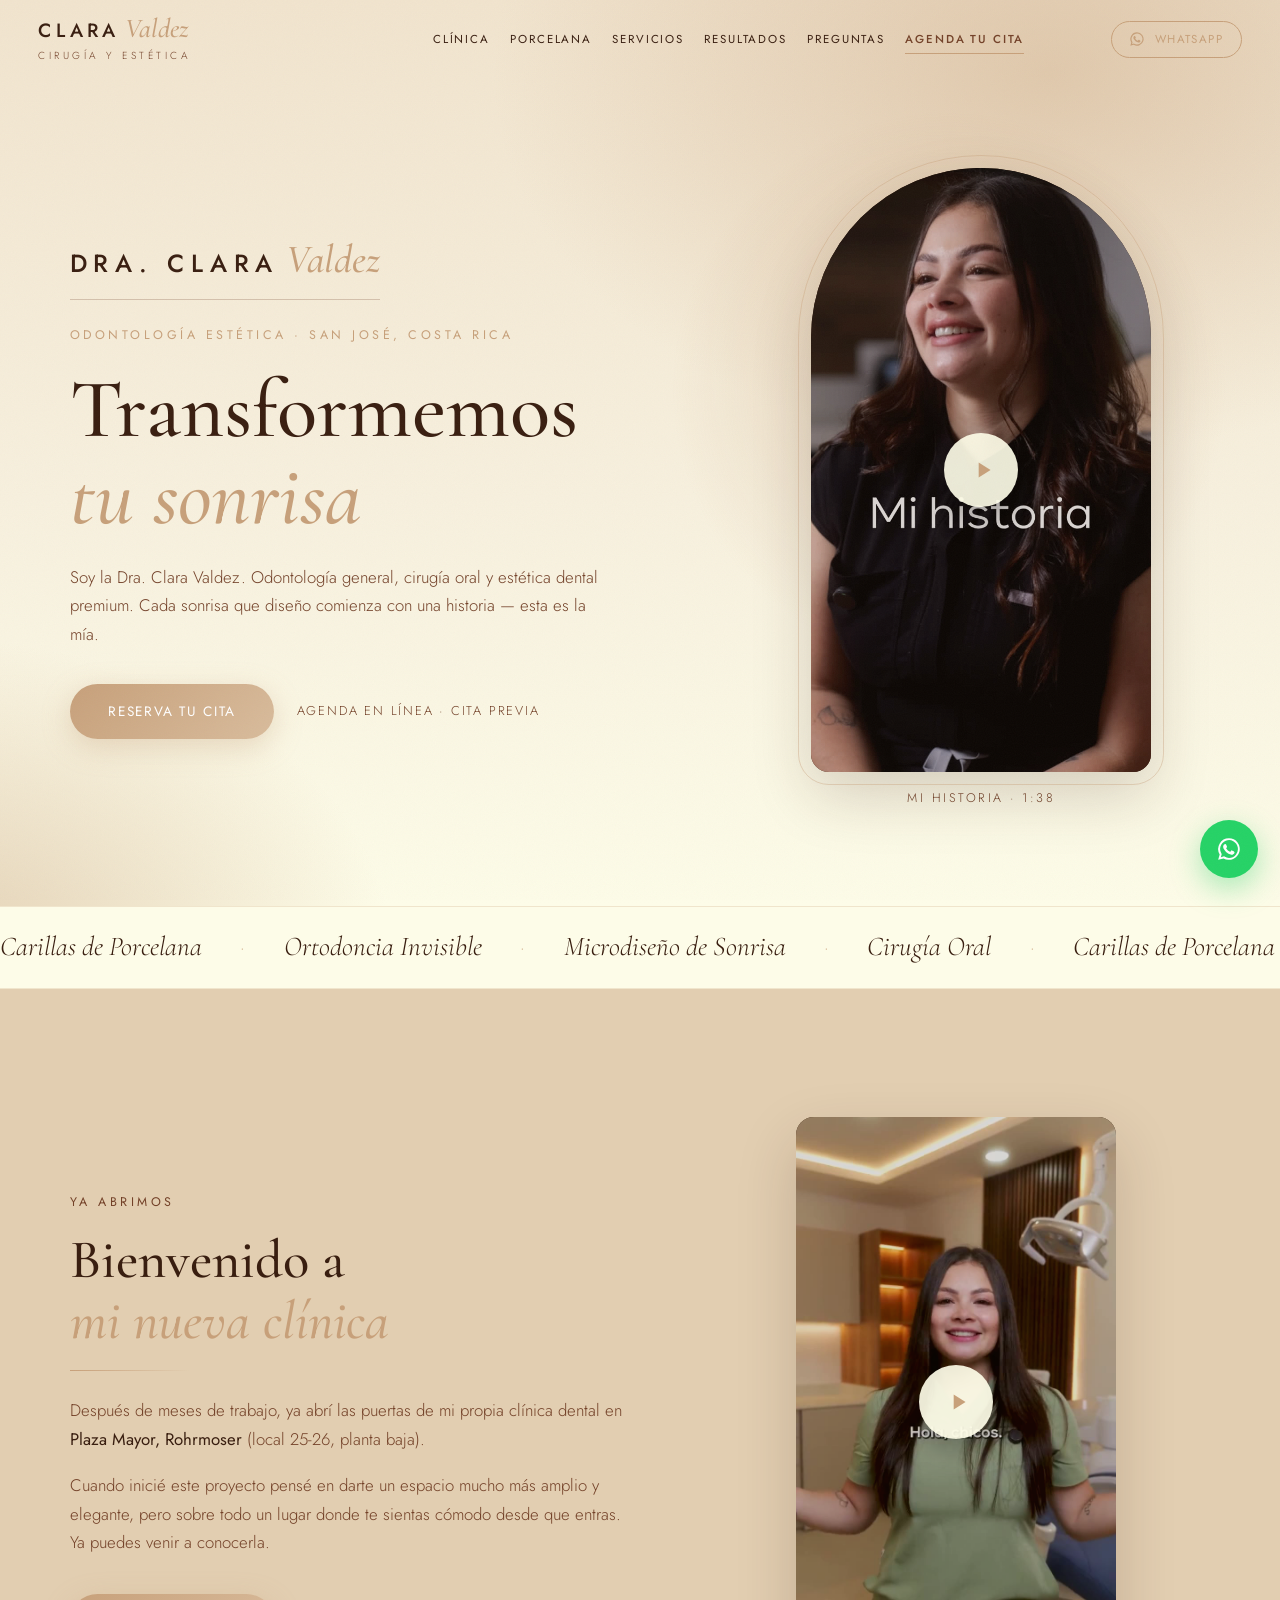
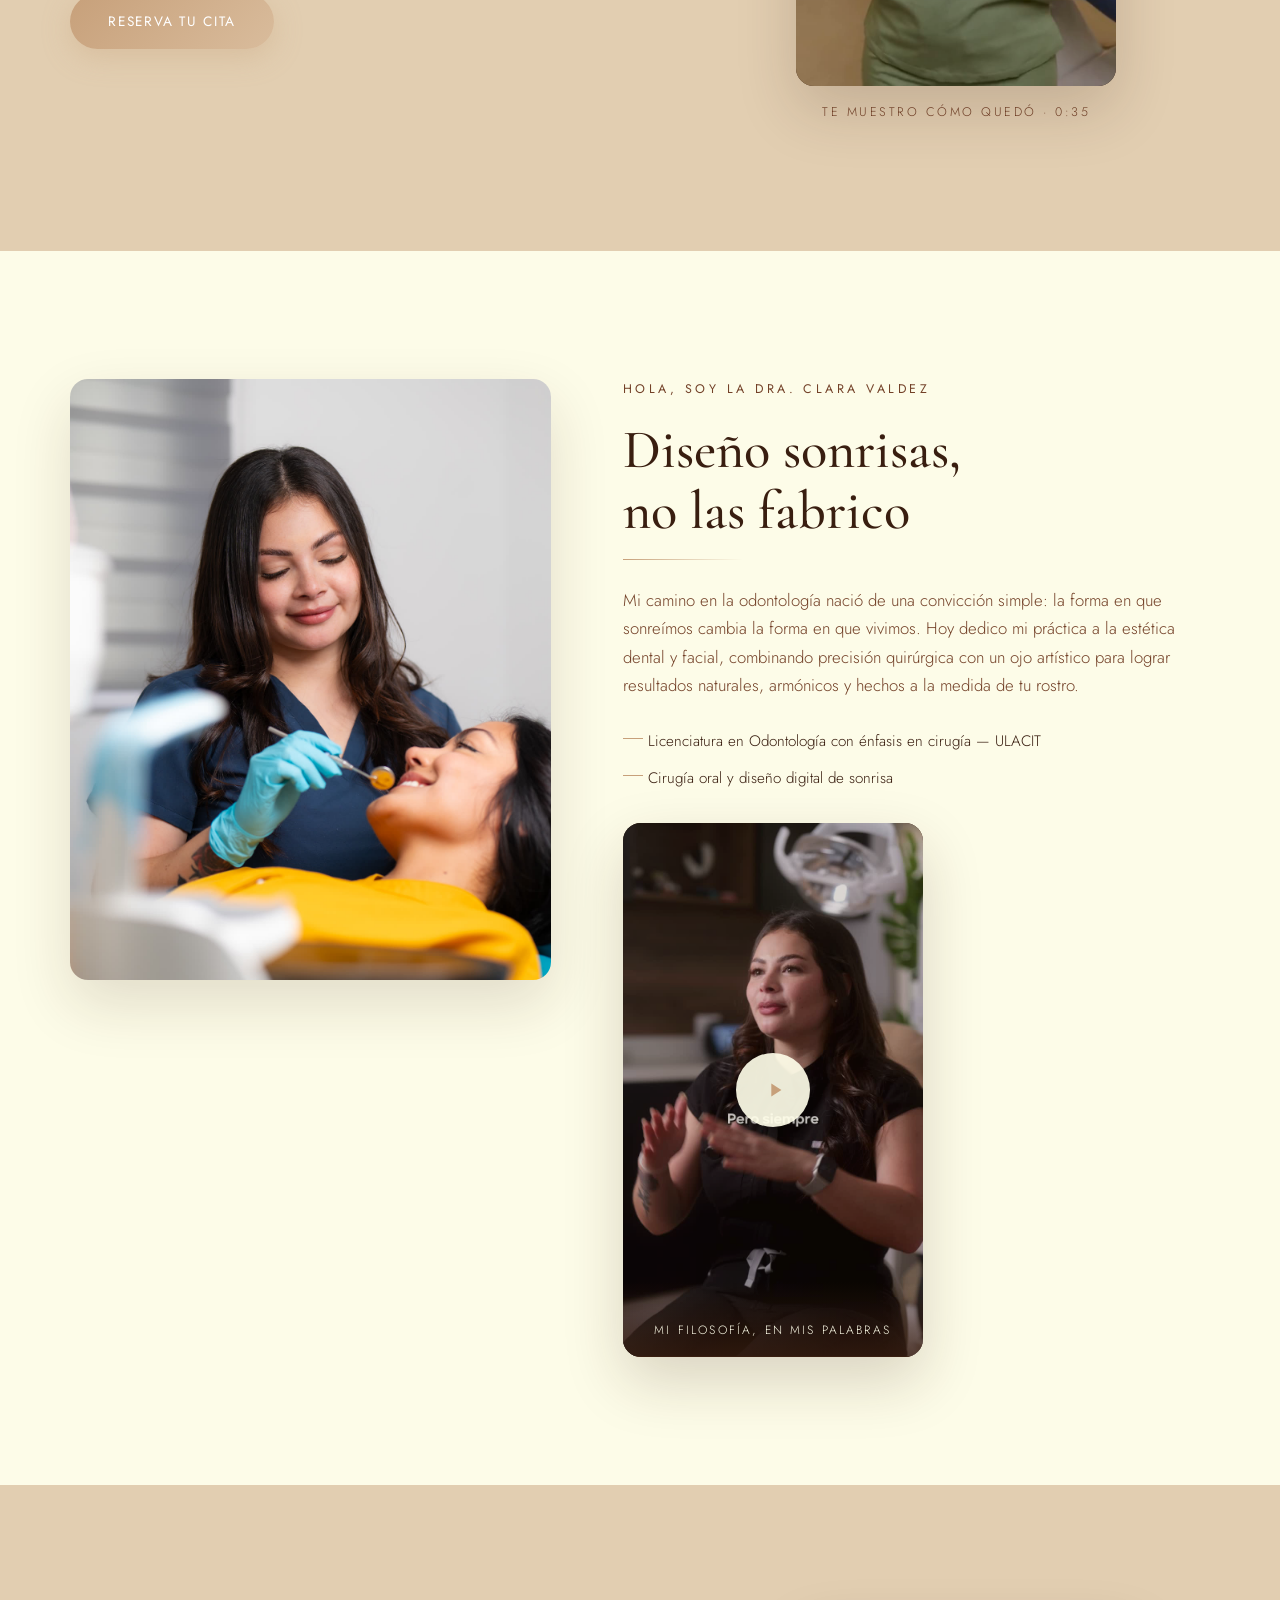
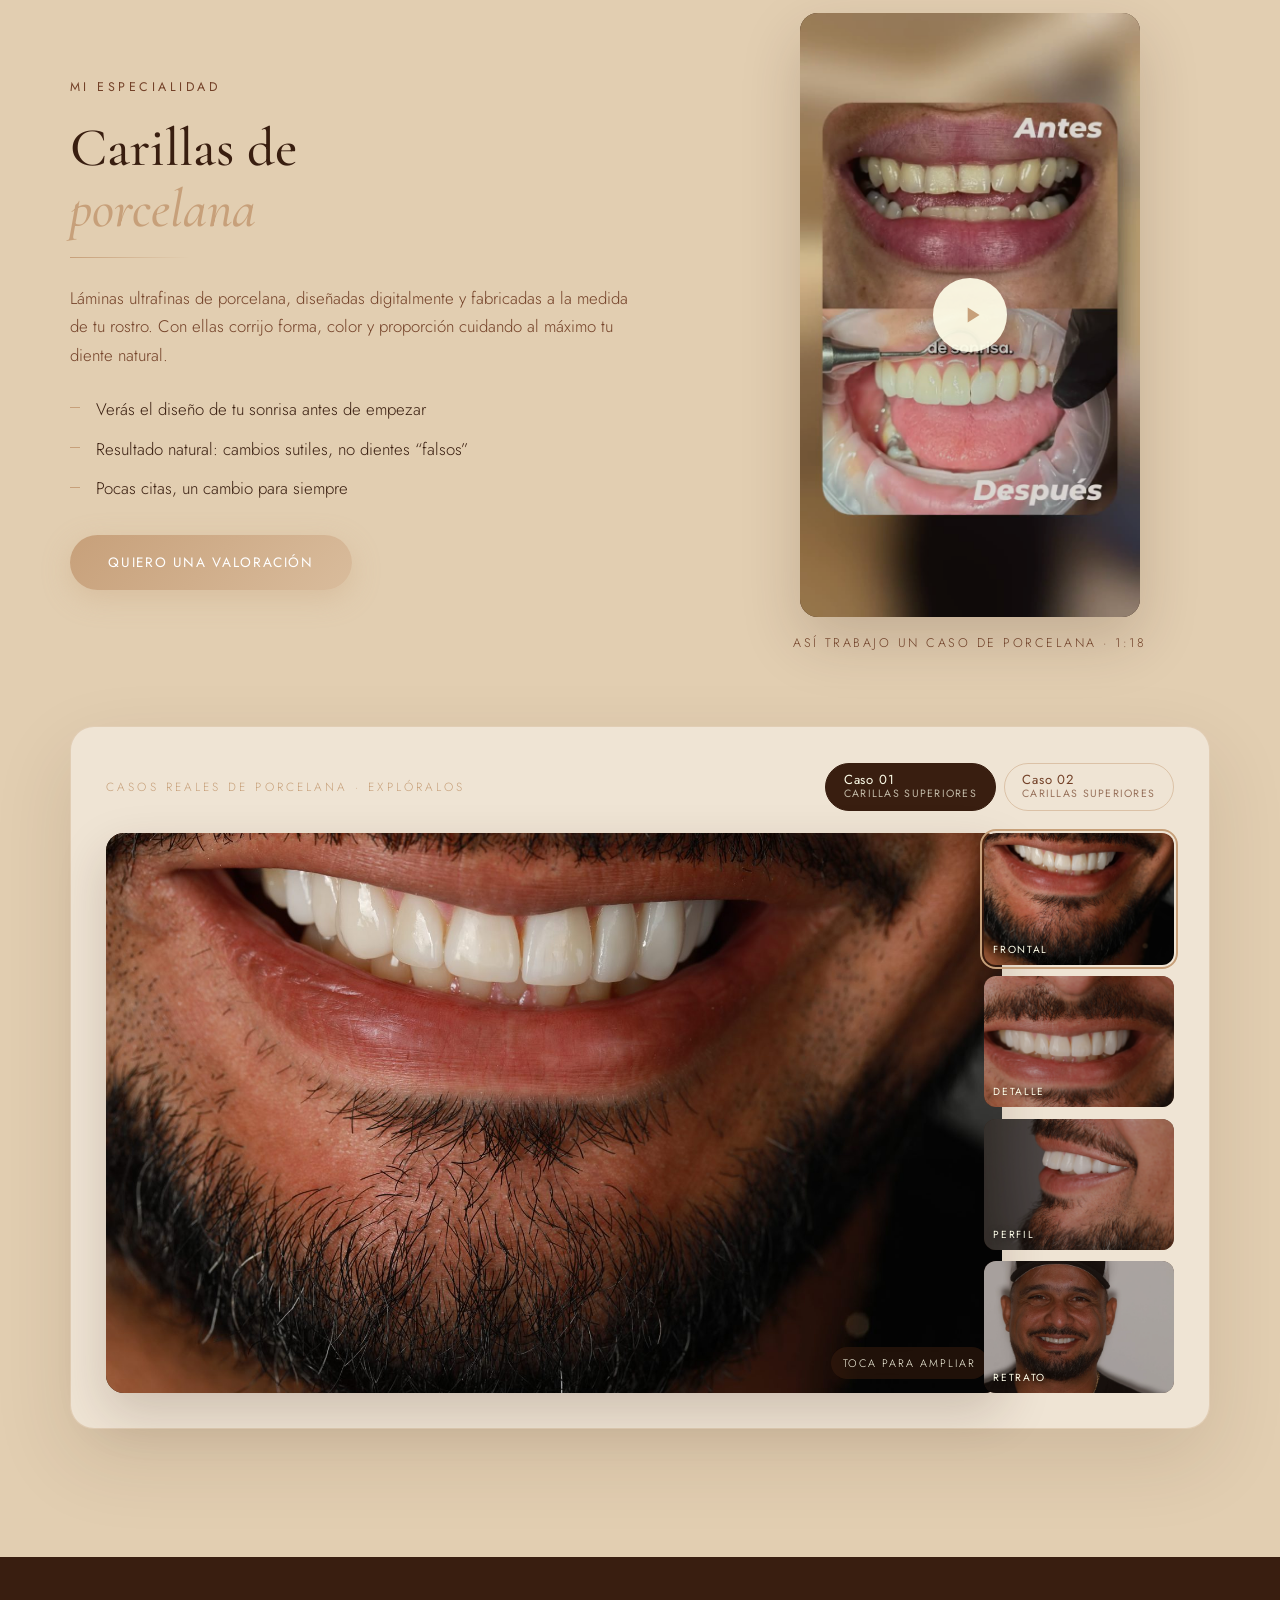
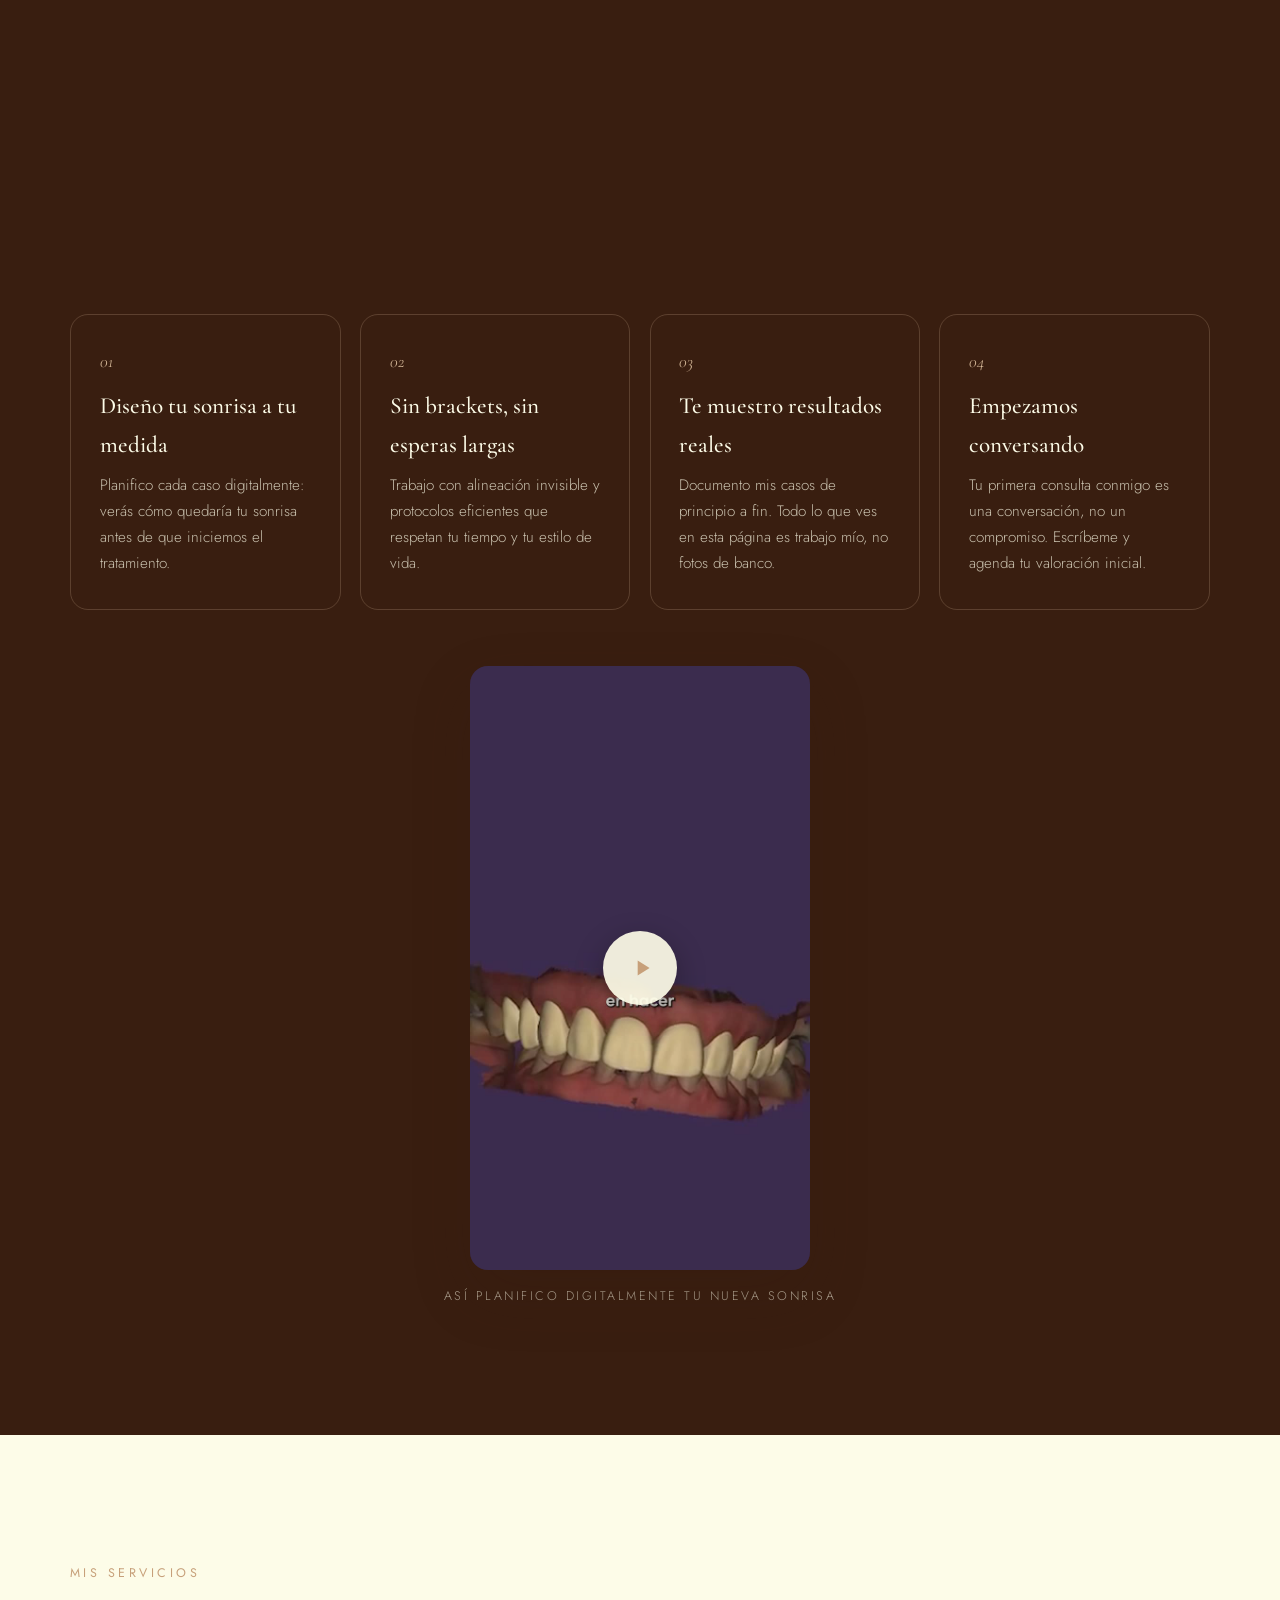
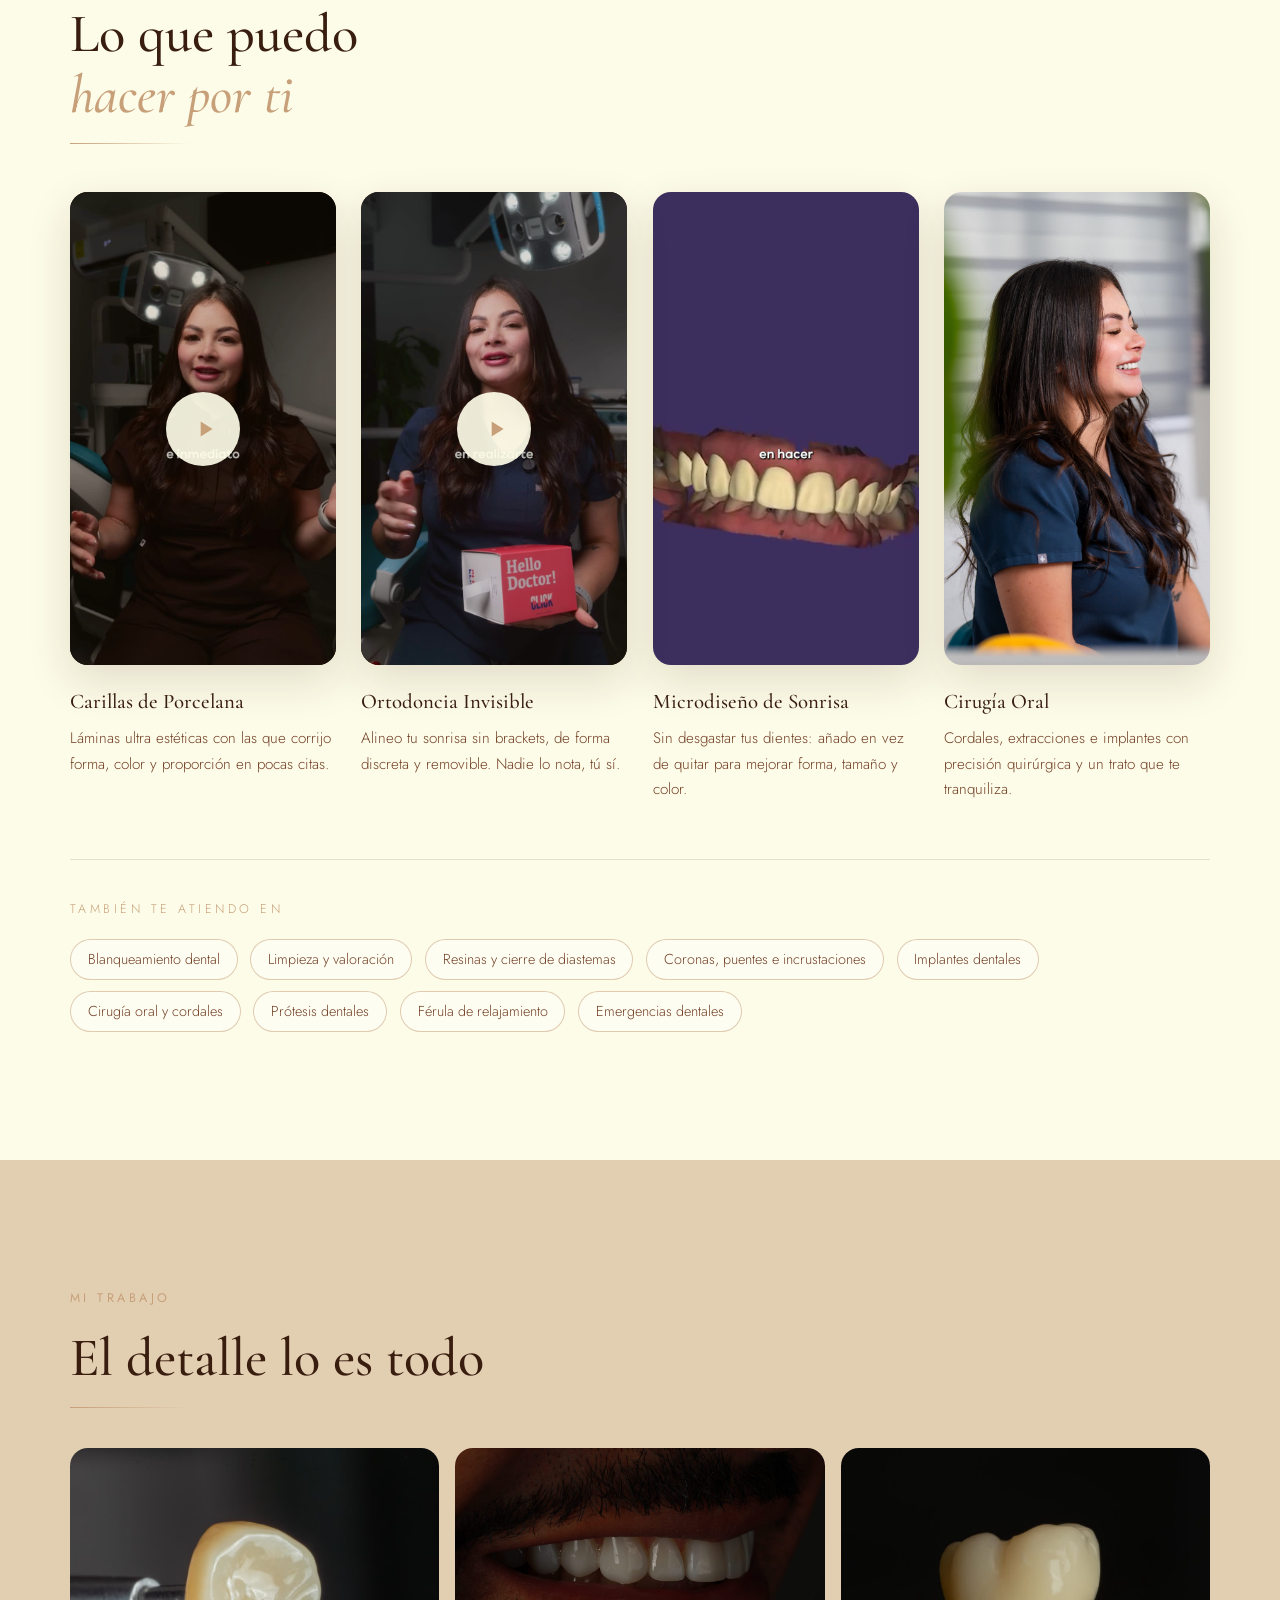
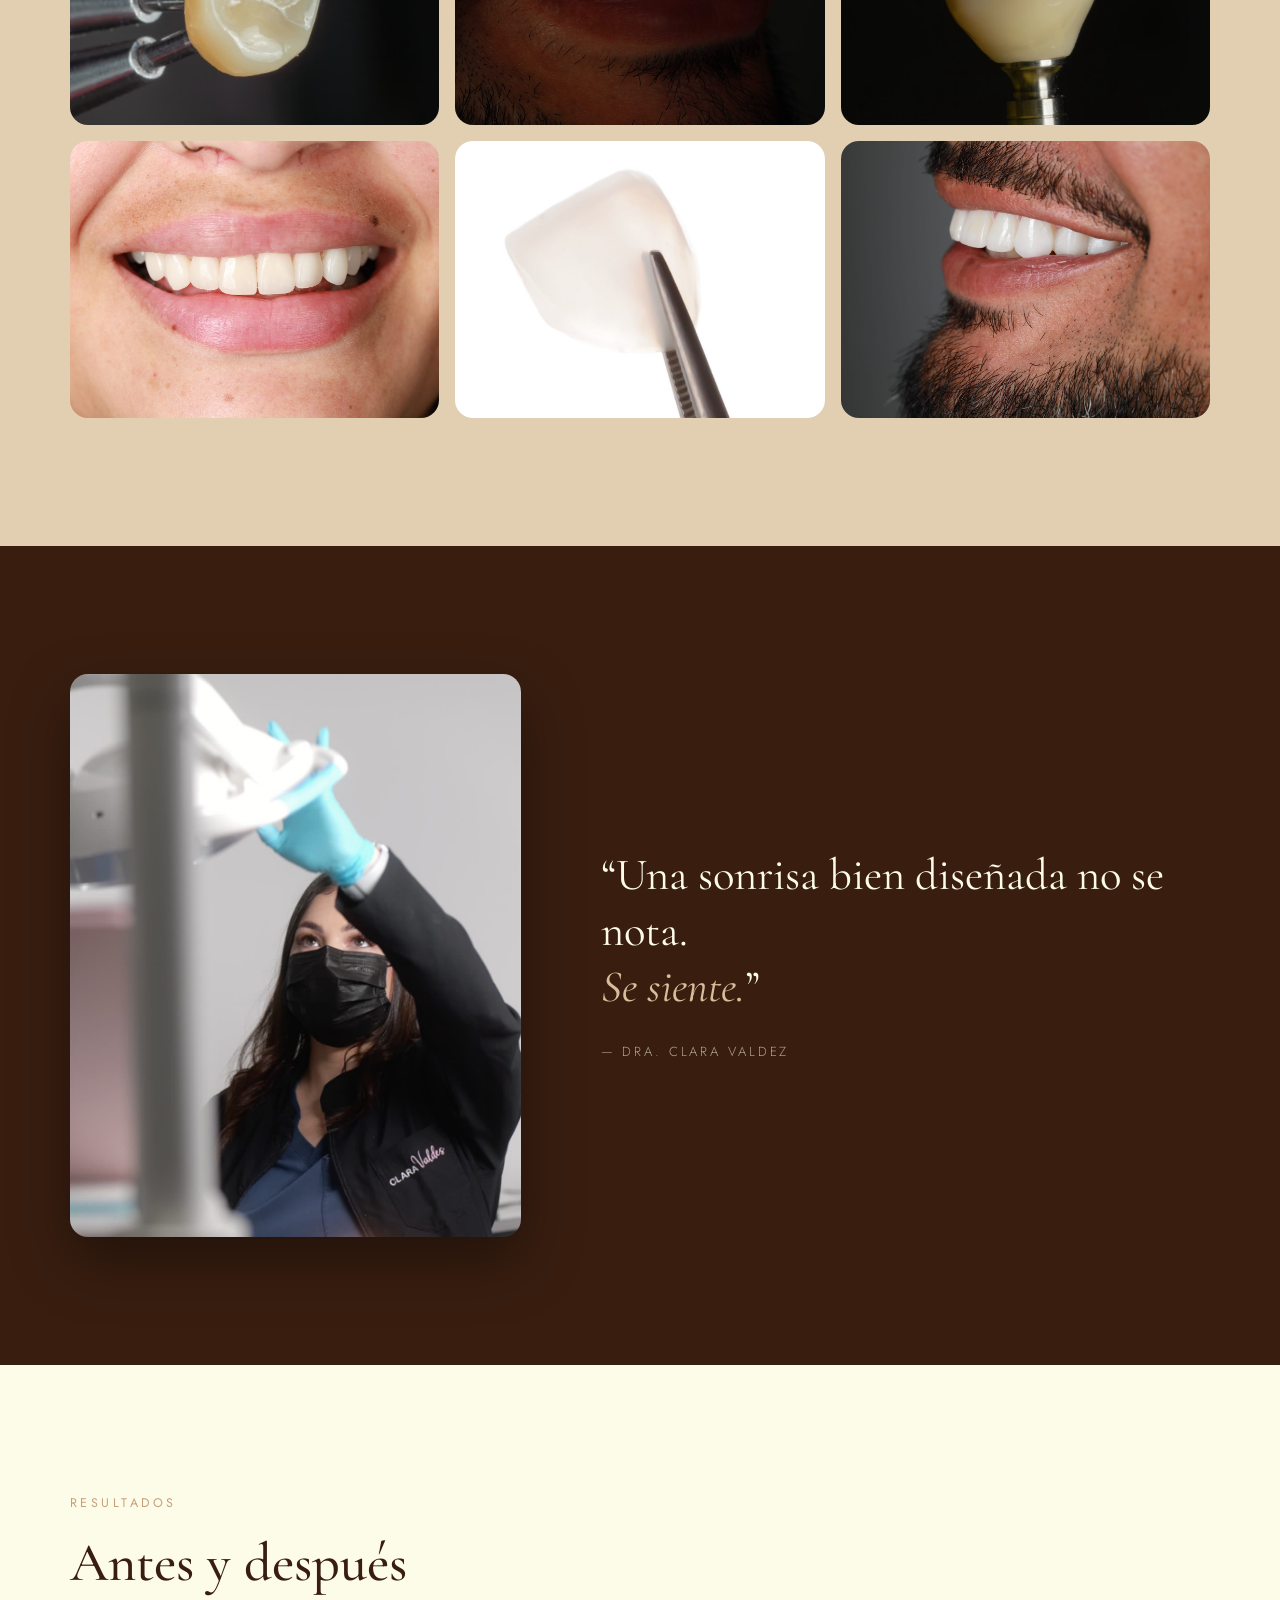
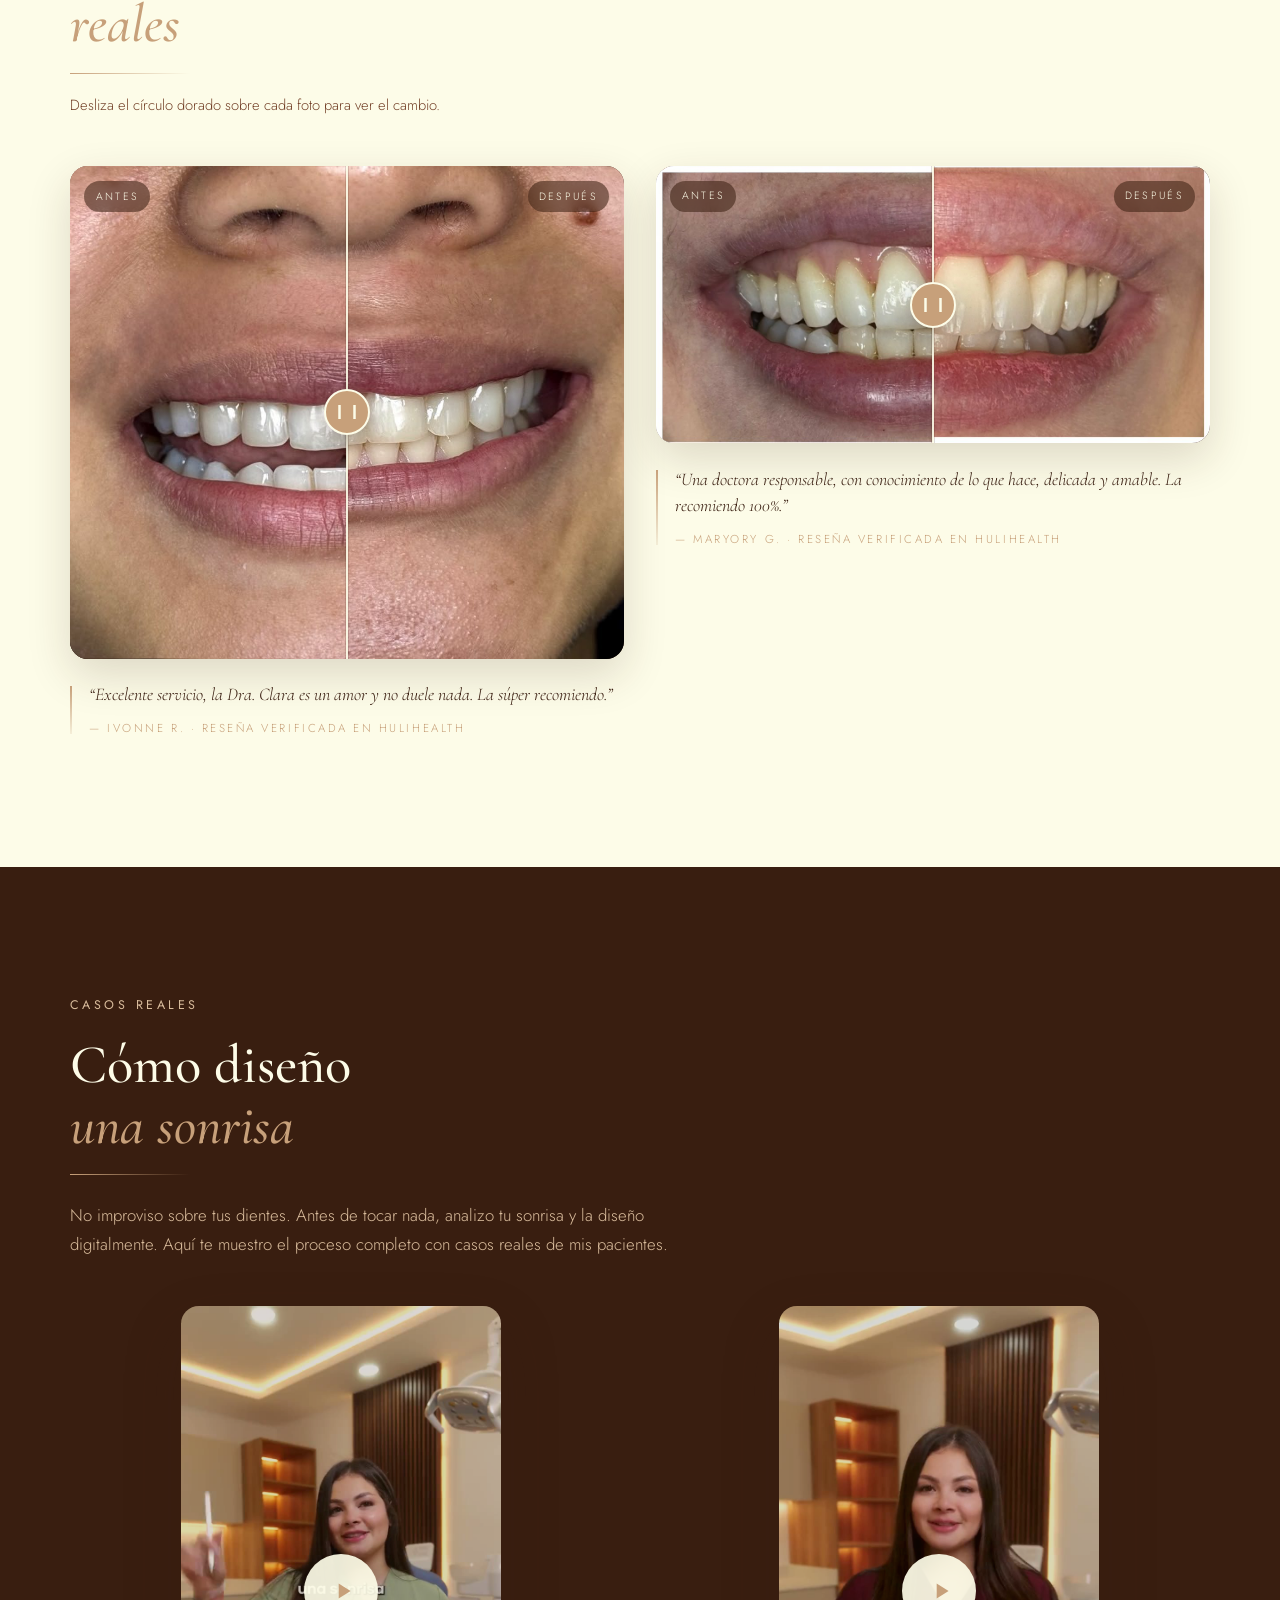
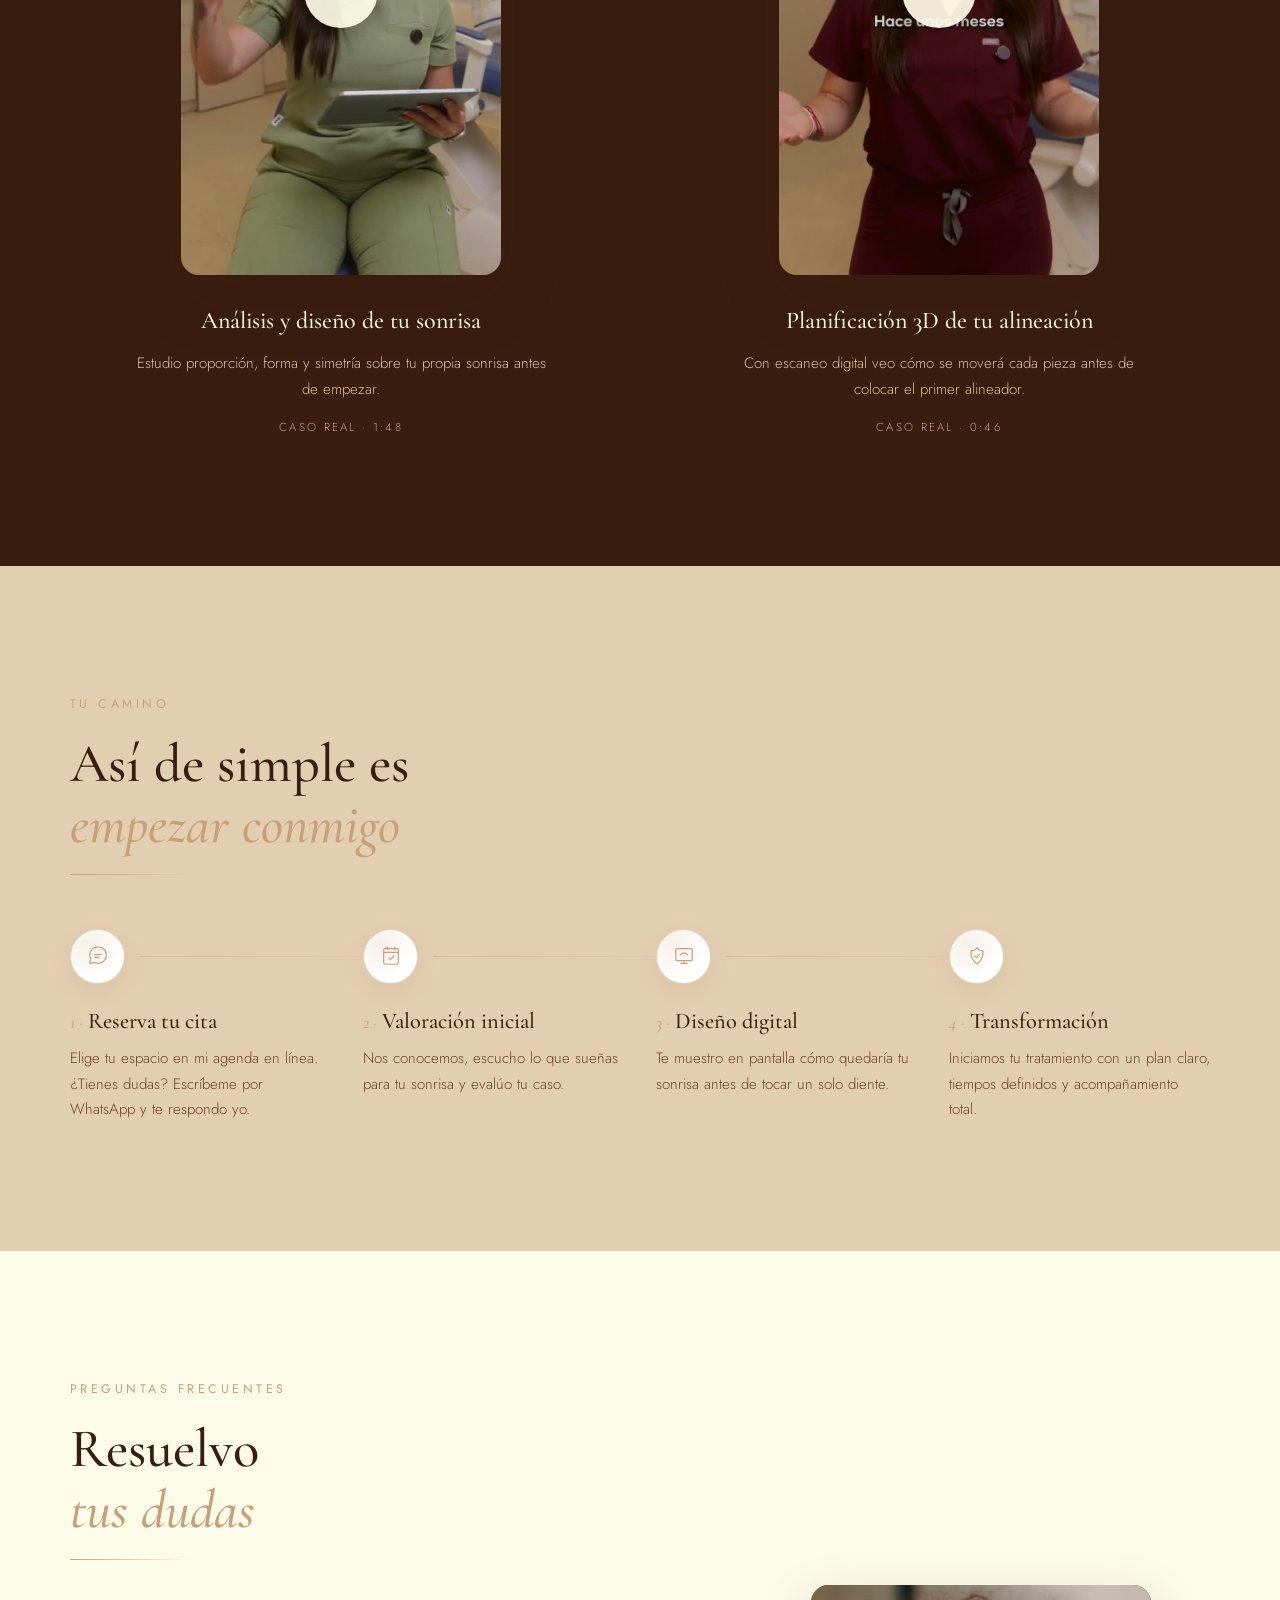
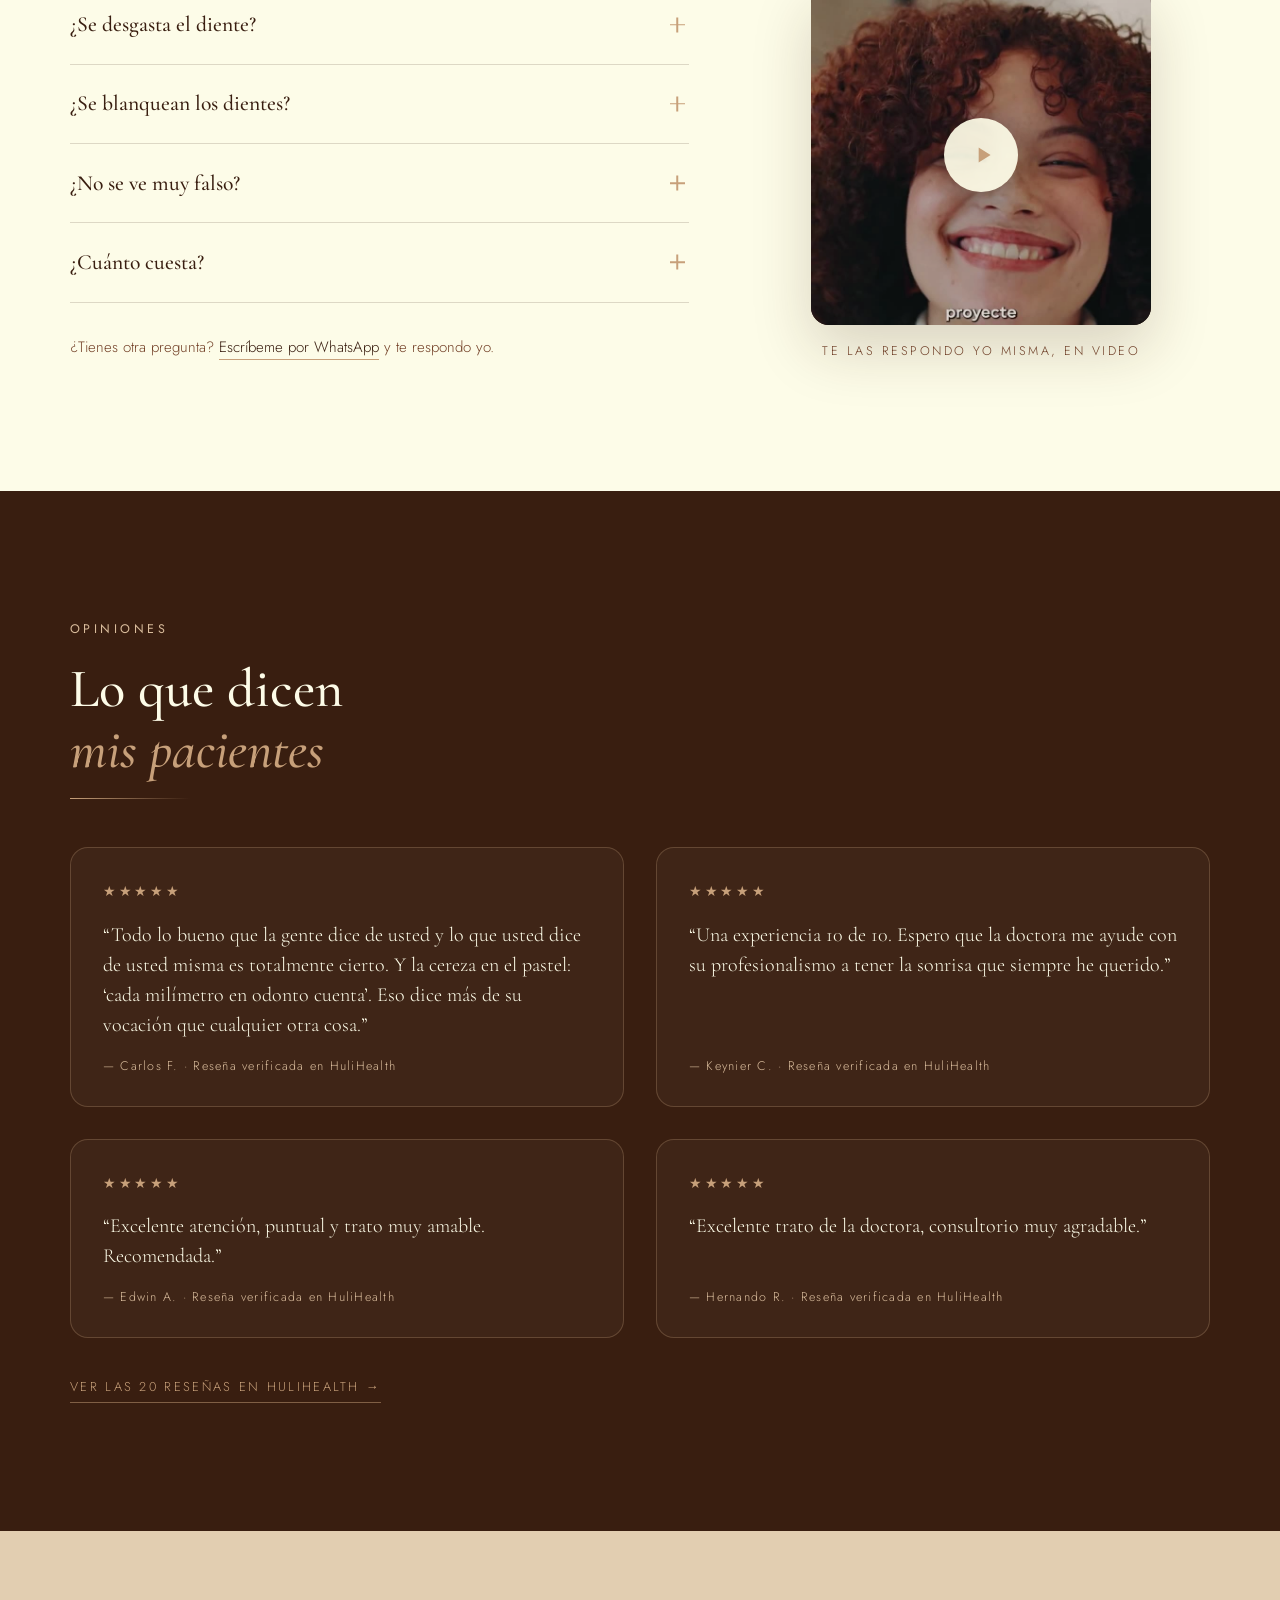
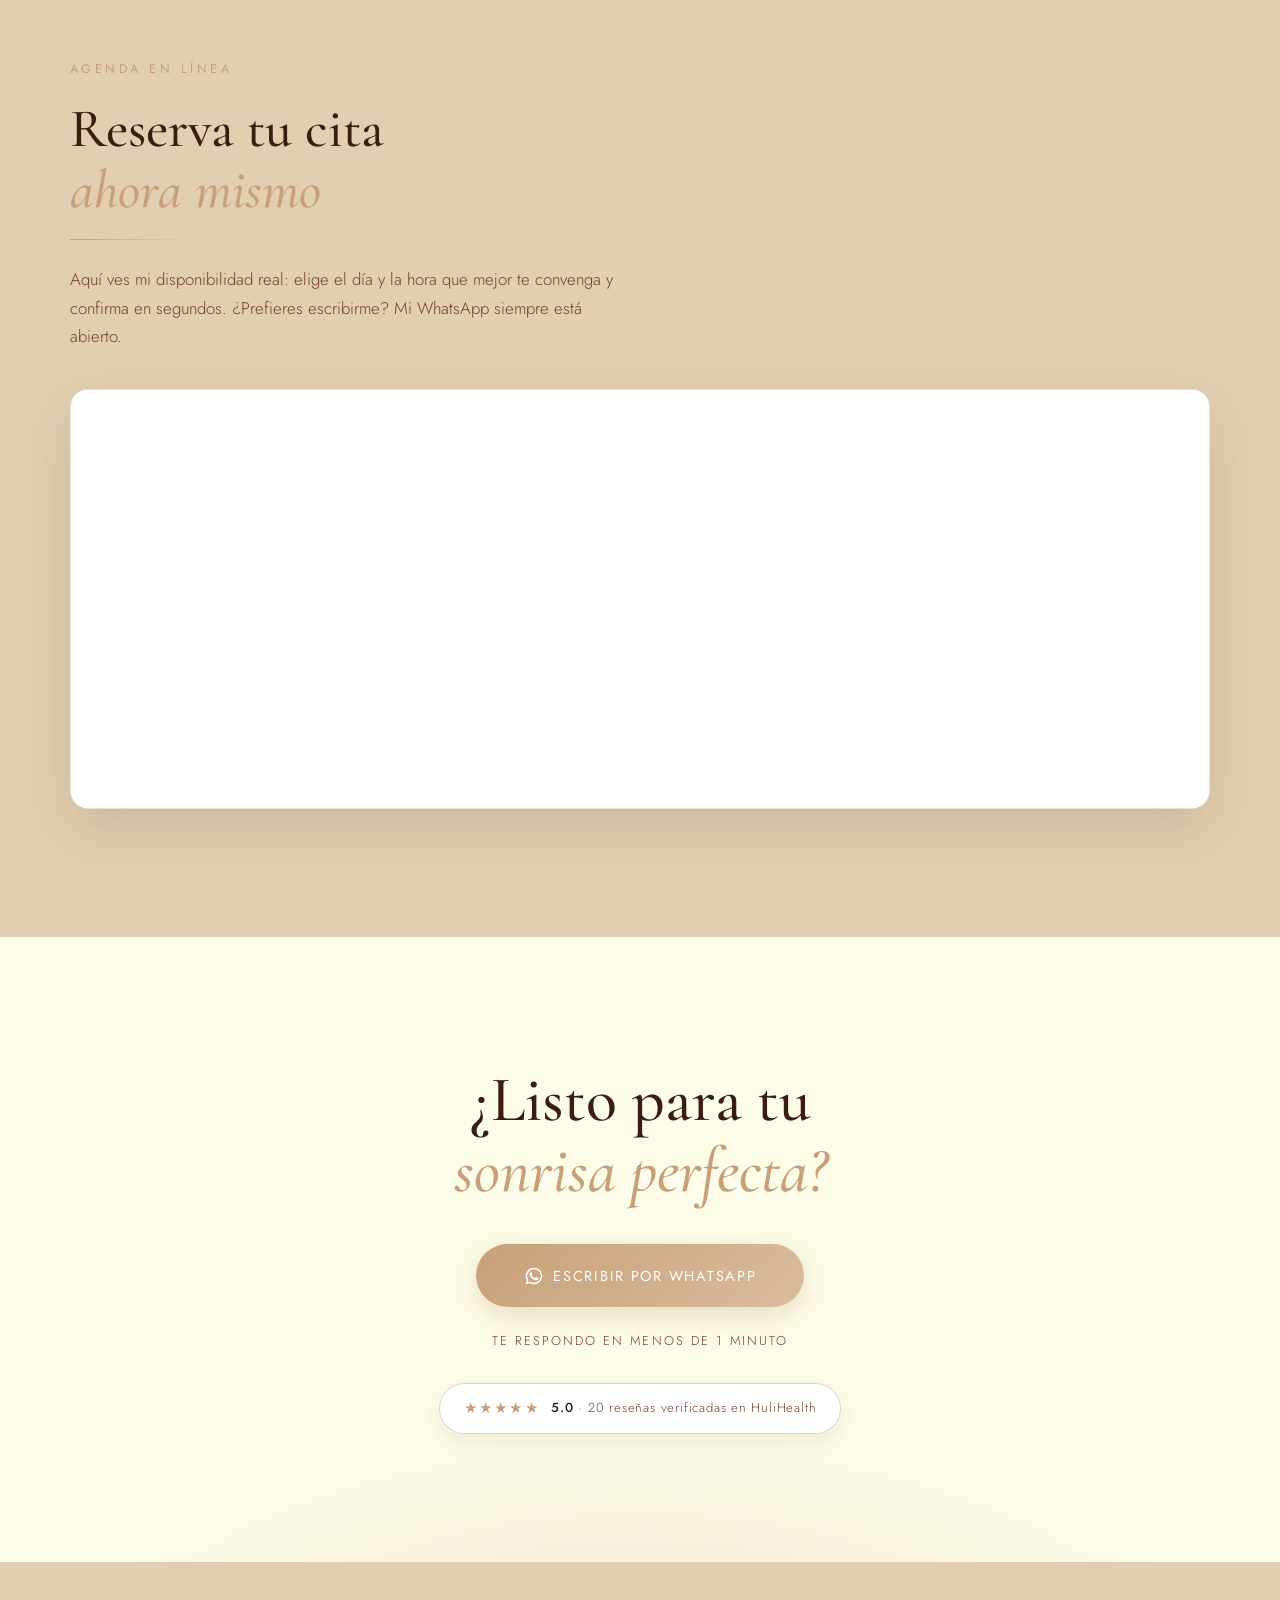
==== commit a0316dd9: "Antes y después: quitar los casos de Melani A. y Krystel Q. a pedido de Saúl Co-Authored-By: Claude " ====
--- a/index.html
+++ b/index.html
@@ -417,21 +417,6 @@
         </figure>
 
         <figure class="bna__card reveal">
-          <div class="compare" style="--ar: 5 / 2">
-            <img class="compare__img compare__img--after" src="assets/img/bna-diseno-despues.jpg" alt="Después — diseño de sonrisa" loading="lazy">
-            <img class="compare__img compare__img--before" src="assets/img/bna-diseno-antes.jpg" alt="Antes — diseño de sonrisa" loading="lazy">
-            <span class="compare__label compare__label--before" aria-hidden="true">Antes</span>
-            <span class="compare__label compare__label--after" aria-hidden="true">Después</span>
-            <span class="compare__handle" aria-hidden="true"><i></i></span>
-            <input type="range" class="compare__range" min="0" max="100" value="50" aria-label="Desliza para comparar antes y después — diseño de sonrisa">
-          </div>
-          <blockquote class="bna__quote">
-            <p>“¡Totalmente recomendada! Excelente atención y una ética profesional impecable. Con ella me realicé mi micro diseño y quedó excelente.”</p>
-            <cite>— Melani A. · Reseña verificada en HuliHealth</cite>
-          </blockquote>
-        </figure>
-
-        <figure class="bna__card reveal">
           <div class="compare" style="--ar: 2 / 1">
             <img class="compare__img compare__img--after" src="assets/img/bna-rejuvenecimiento-despues.jpg" alt="Después — rejuvenecimiento de sonrisa" loading="lazy">
             <img class="compare__img compare__img--before" src="assets/img/bna-rejuvenecimiento-antes.jpg" alt="Antes — rejuvenecimiento de sonrisa" loading="lazy">
@@ -443,21 +428,6 @@
           <blockquote class="bna__quote">
             <p>“Una doctora responsable, con conocimiento de lo que hace, delicada y amable. La recomiendo 100%.”</p>
             <cite>— Maryory G. · Reseña verificada en HuliHealth</cite>
-          </blockquote>
-        </figure>
-
-        <figure class="bna__card reveal">
-          <div class="compare" style="--ar: 4 / 5">
-            <img class="compare__img compare__img--after" src="assets/img/bna-aclaramiento-despues.jpg" alt="Después — aclaramiento dental" loading="lazy">
-            <img class="compare__img compare__img--before" src="assets/img/bna-aclaramiento-antes.jpg" alt="Antes — aclaramiento dental" loading="lazy">
-            <span class="compare__label compare__label--before" aria-hidden="true">Antes</span>
-            <span class="compare__label compare__label--after" aria-hidden="true">Después</span>
-            <span class="compare__handle" aria-hidden="true"><i></i></span>
-            <input type="range" class="compare__range" min="0" max="100" value="50" aria-label="Desliza para comparar antes y después — aclaramiento dental">
-          </div>
-          <blockquote class="bna__quote">
-            <p>“Atención excelente y específica, la recomiendo 100%.”</p>
-            <cite>— Krystel Q. · Reseña verificada en HuliHealth</cite>
           </blockquote>
         </figure>
 
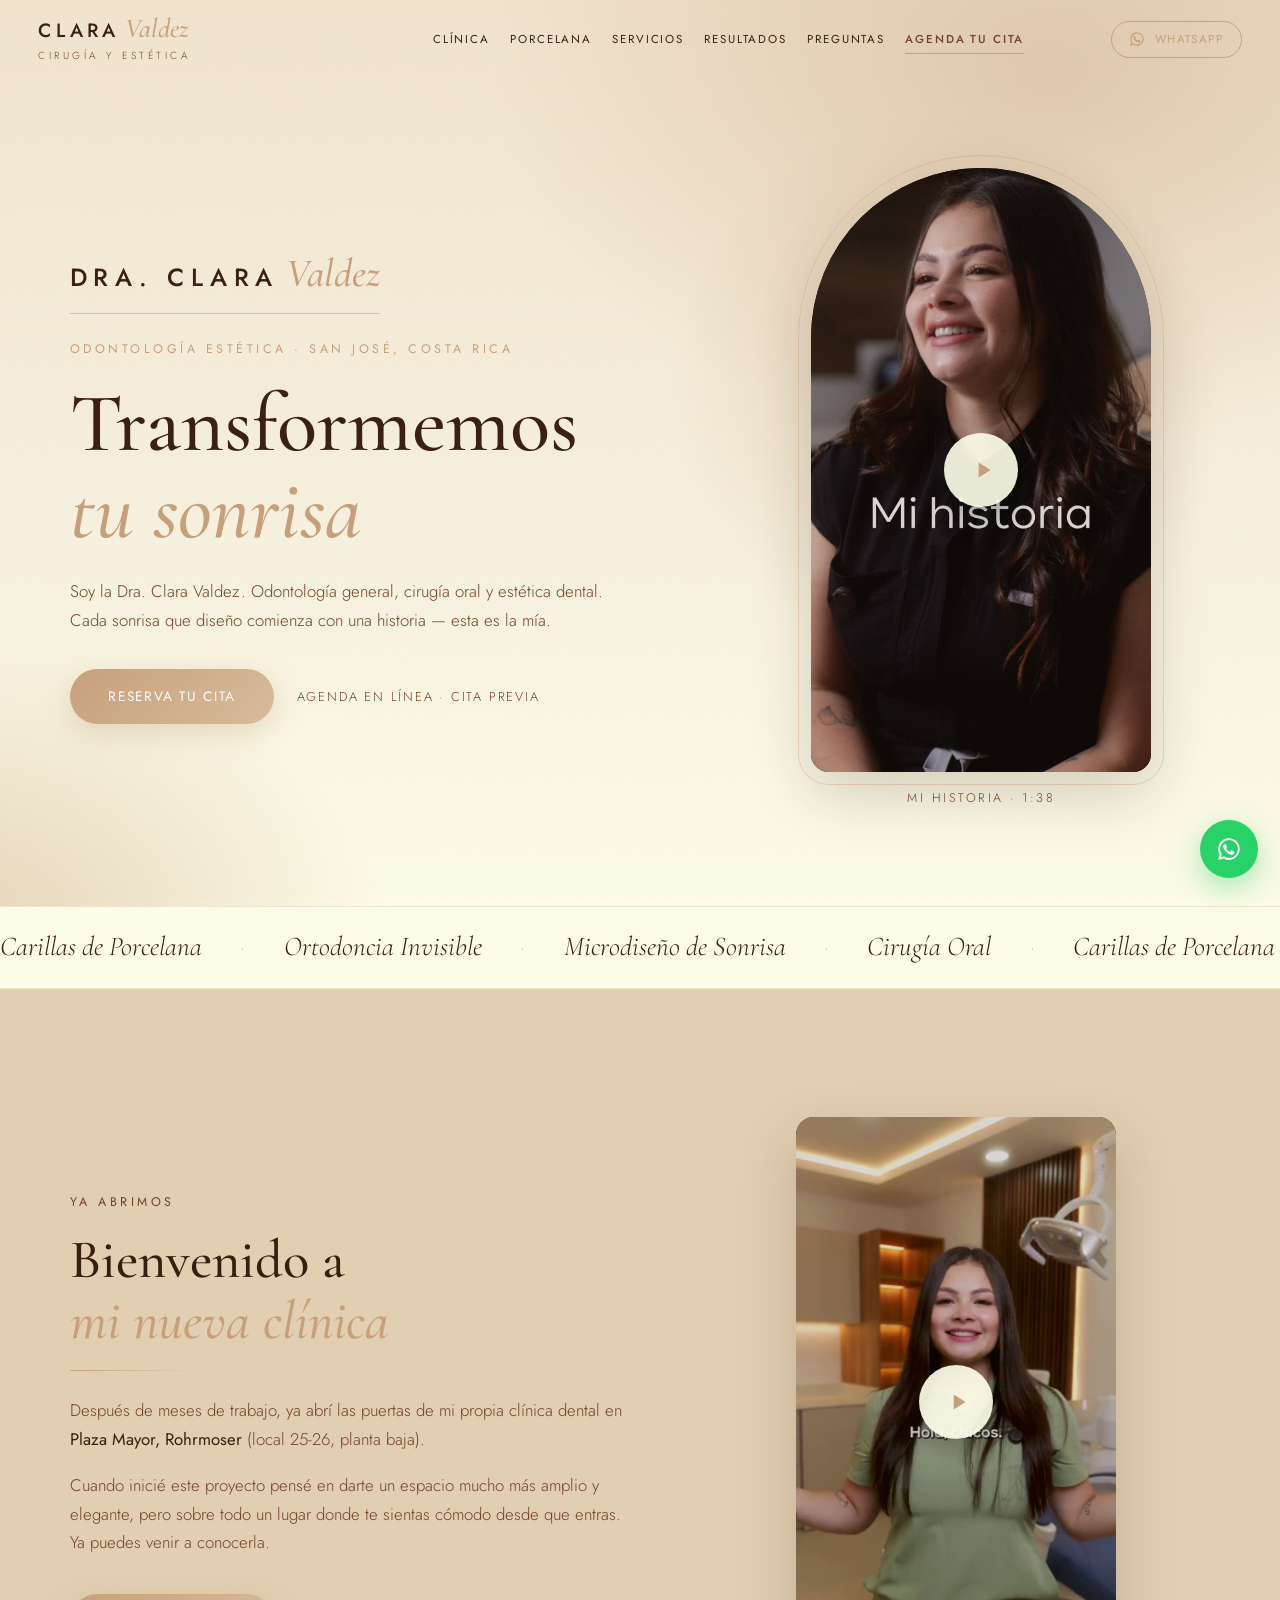
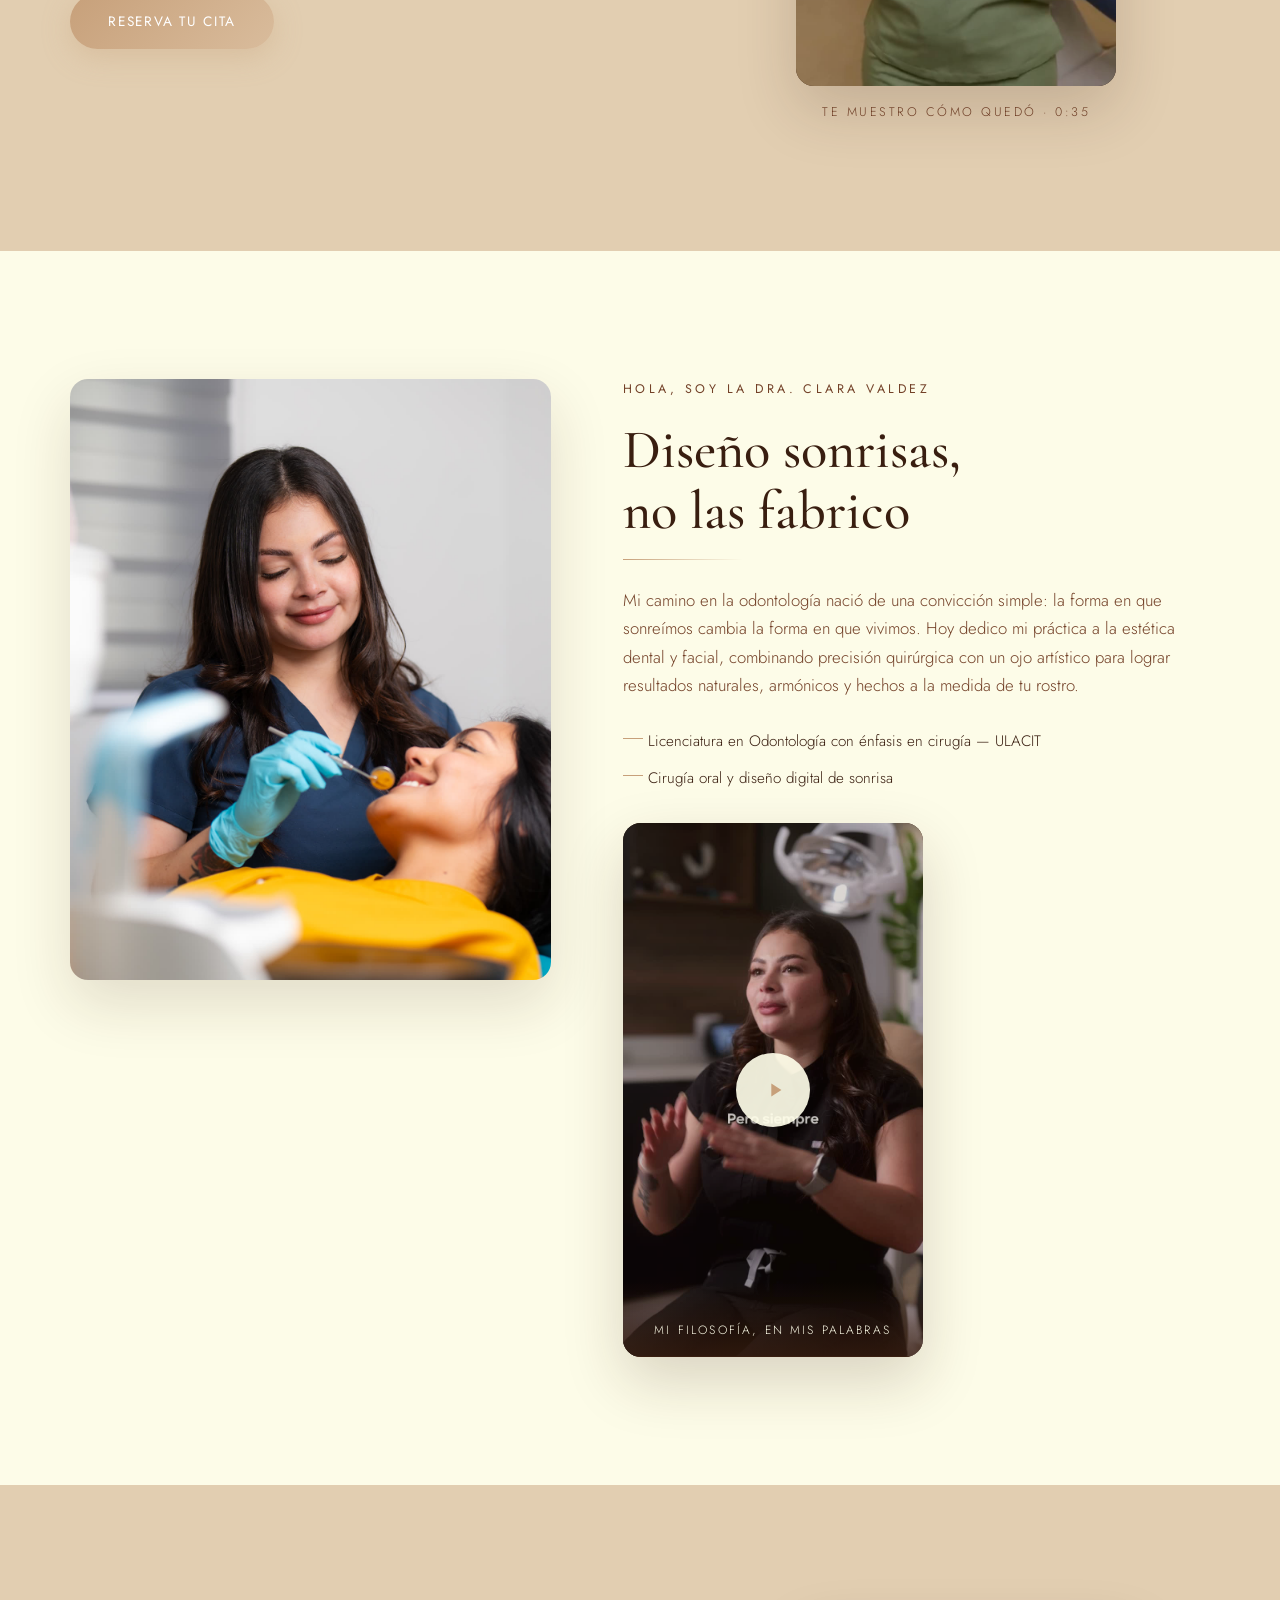
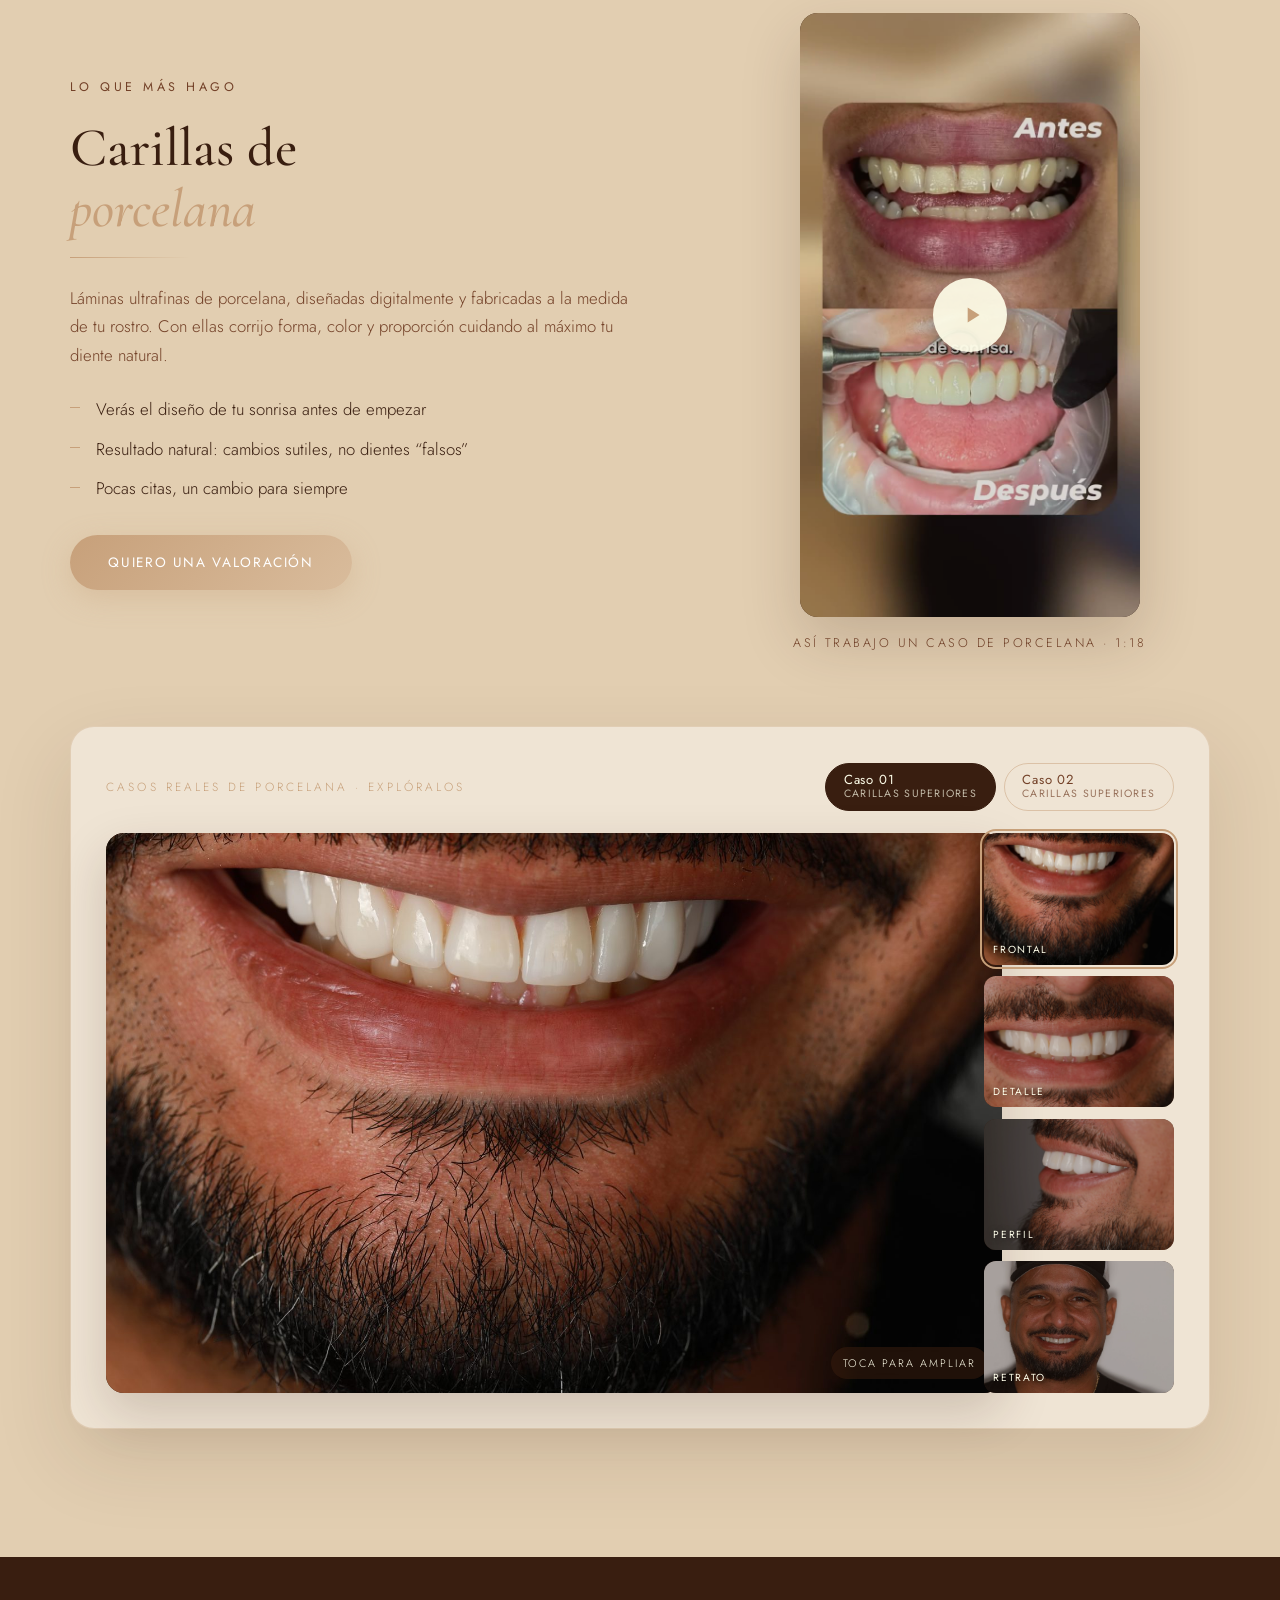
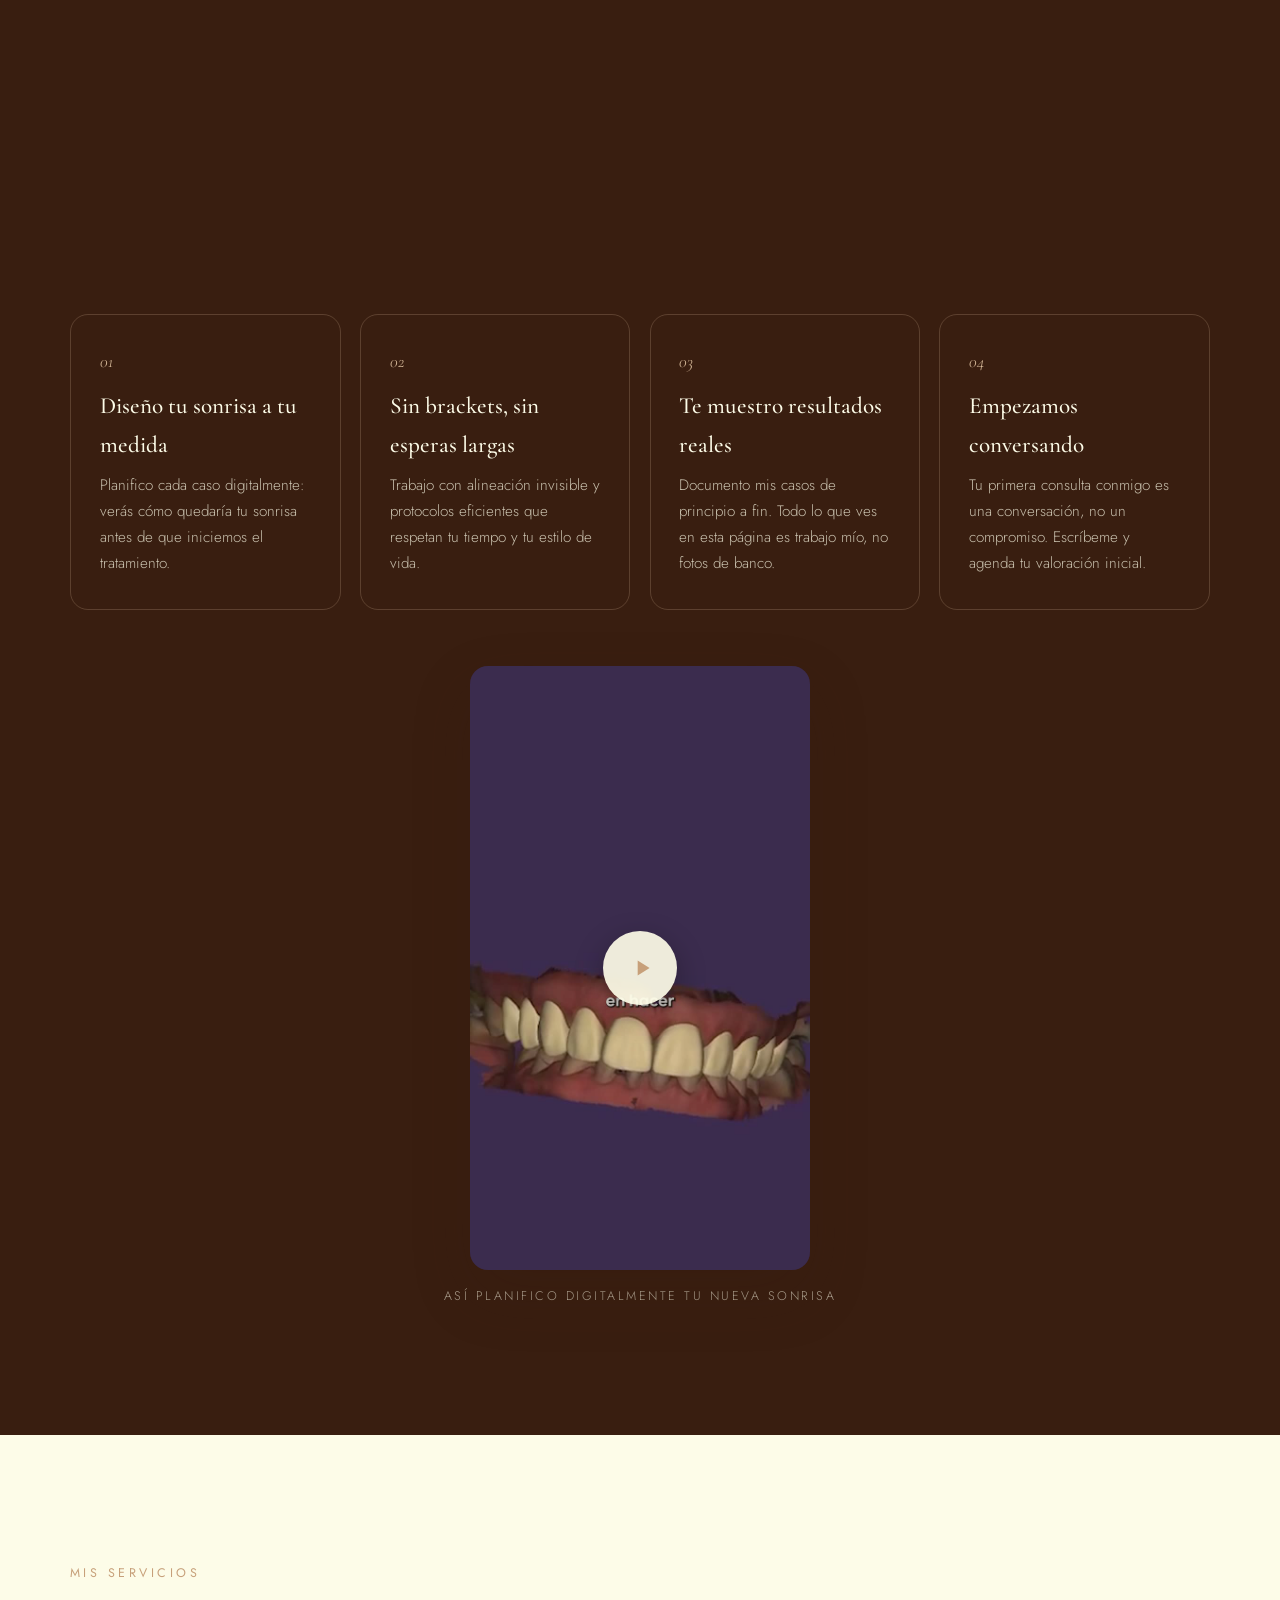
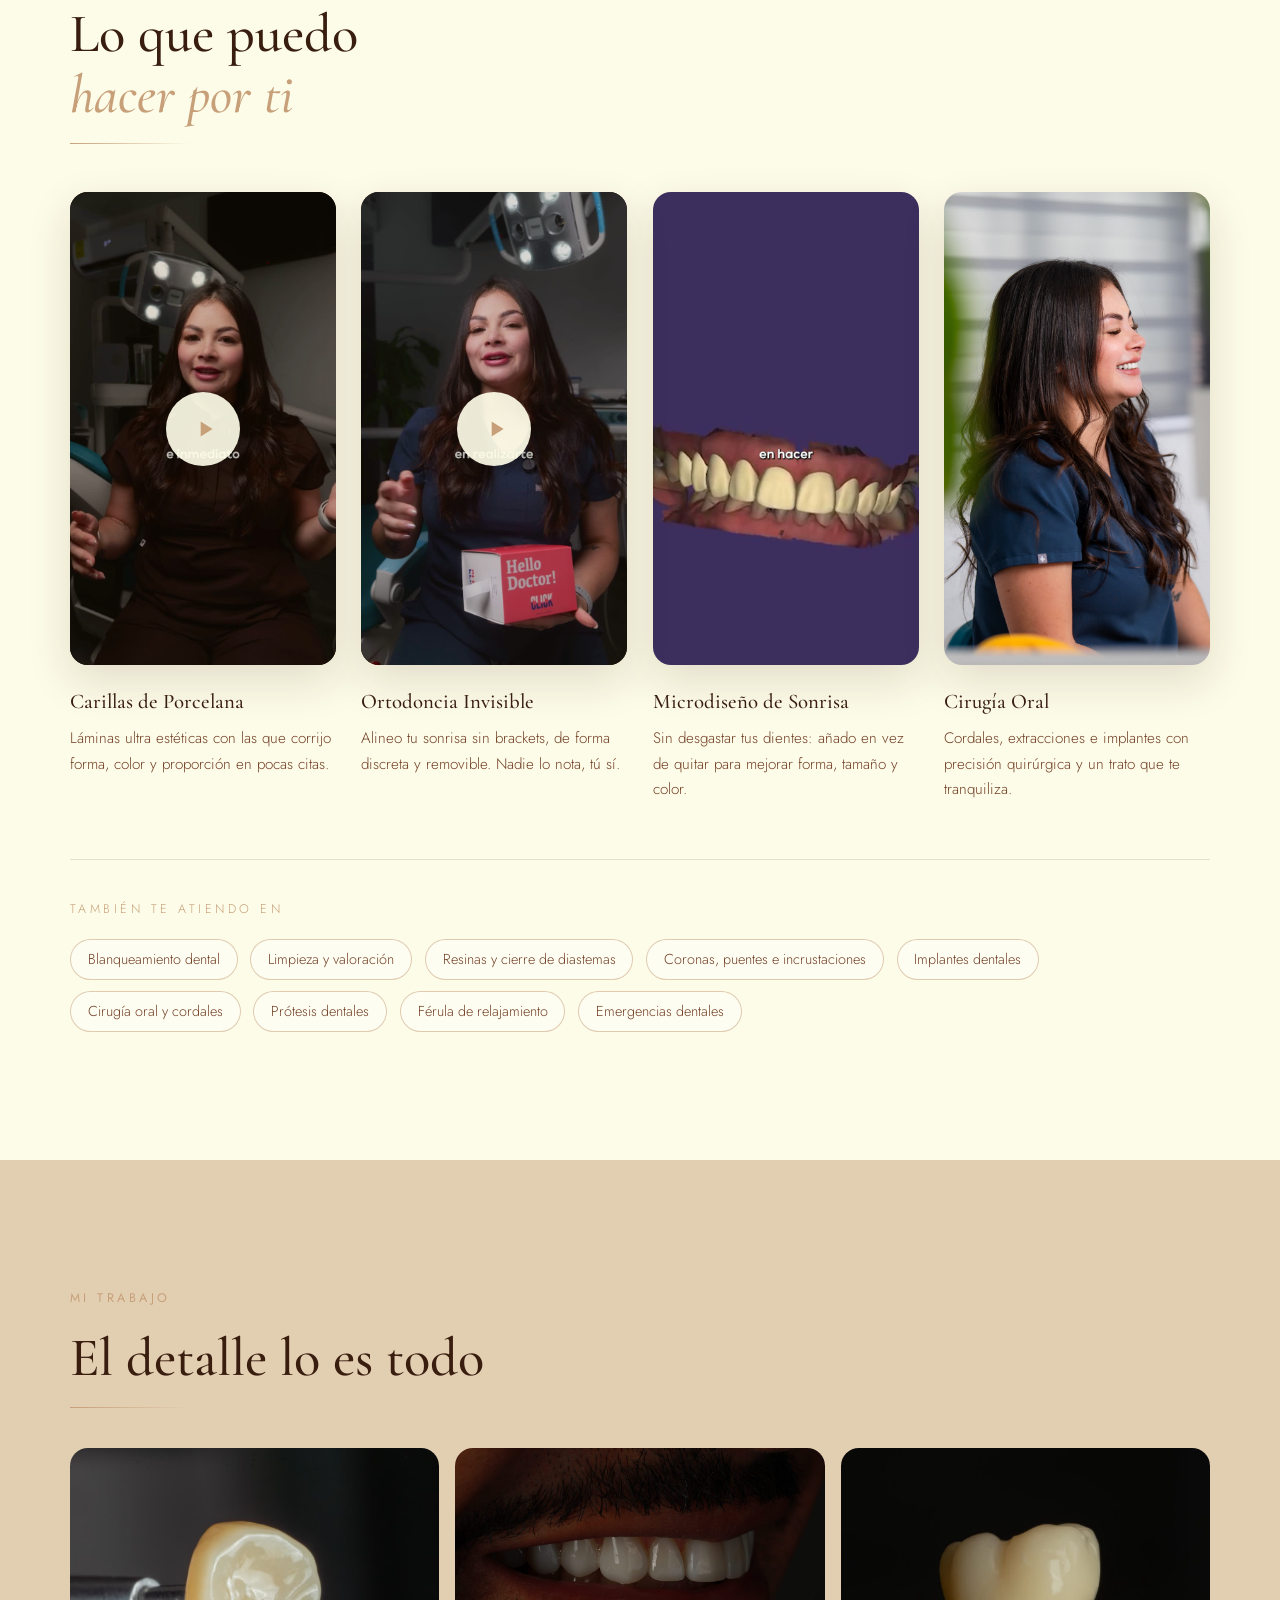
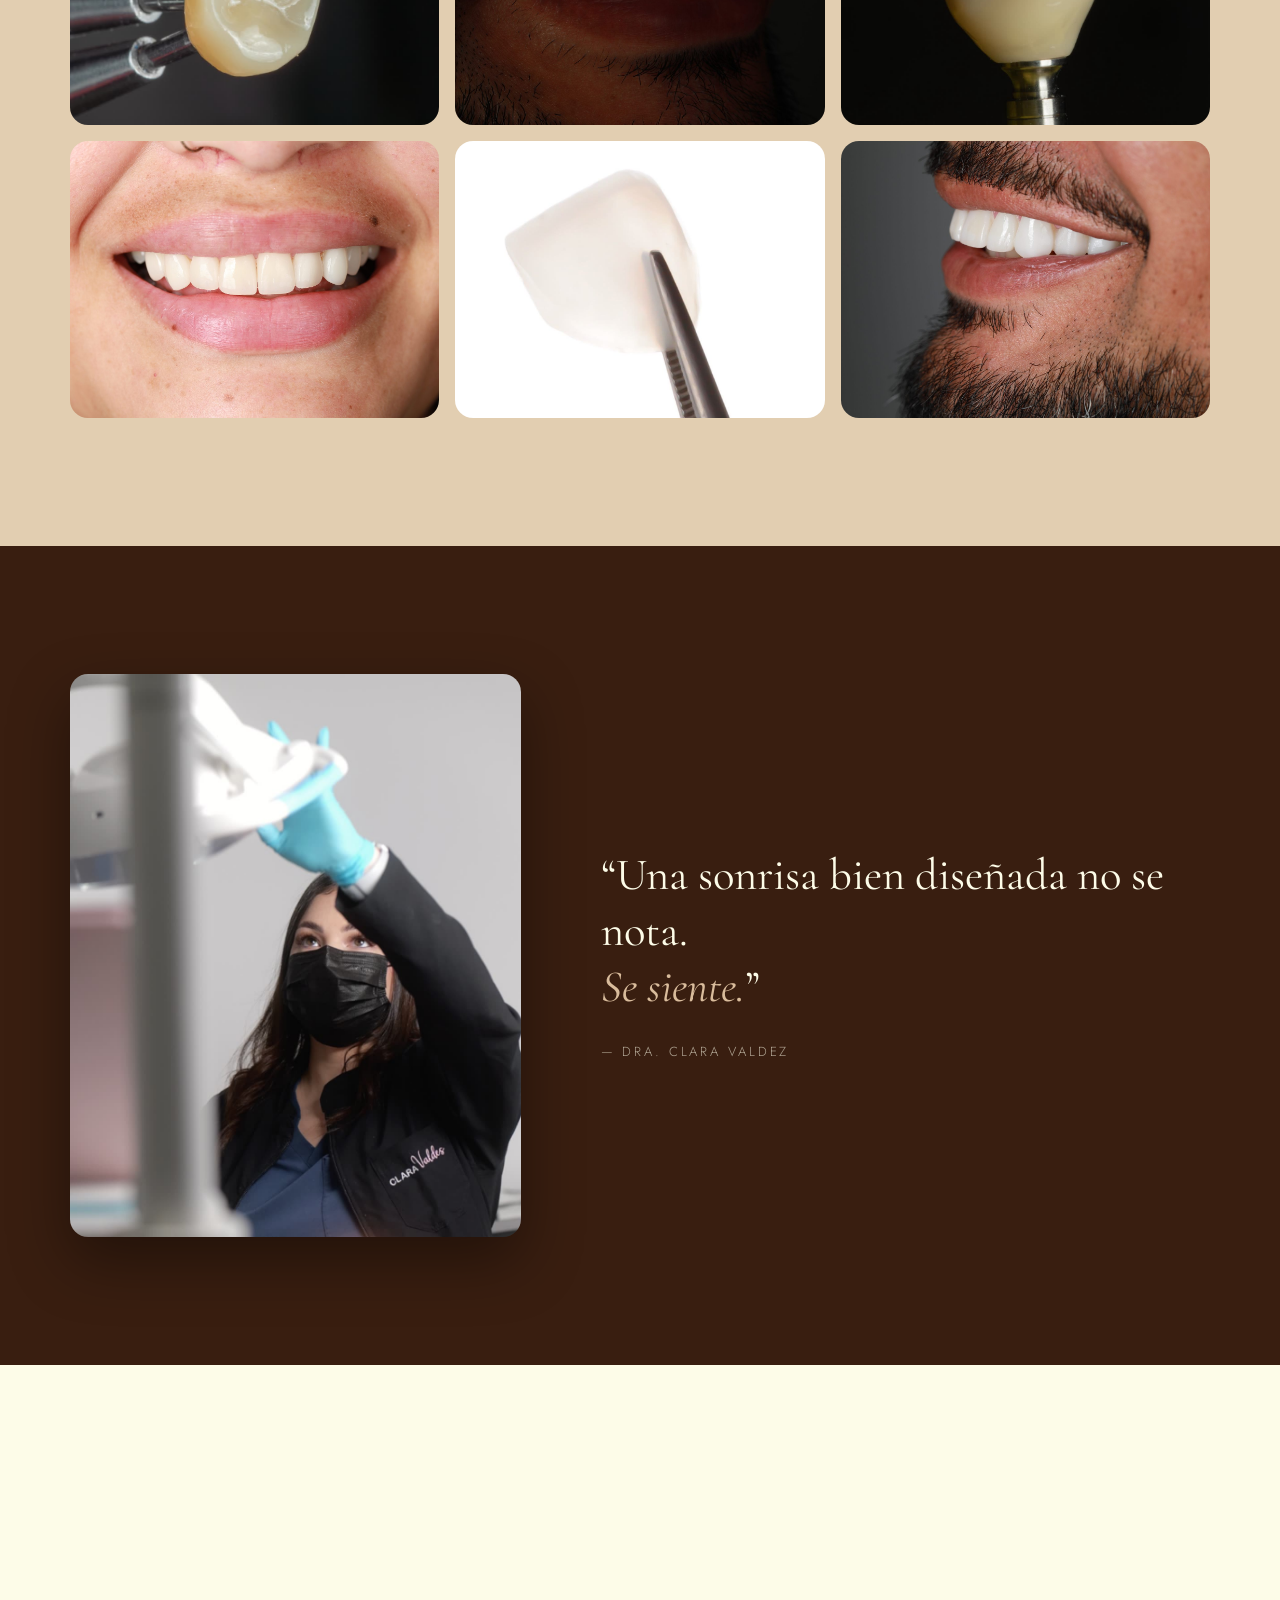
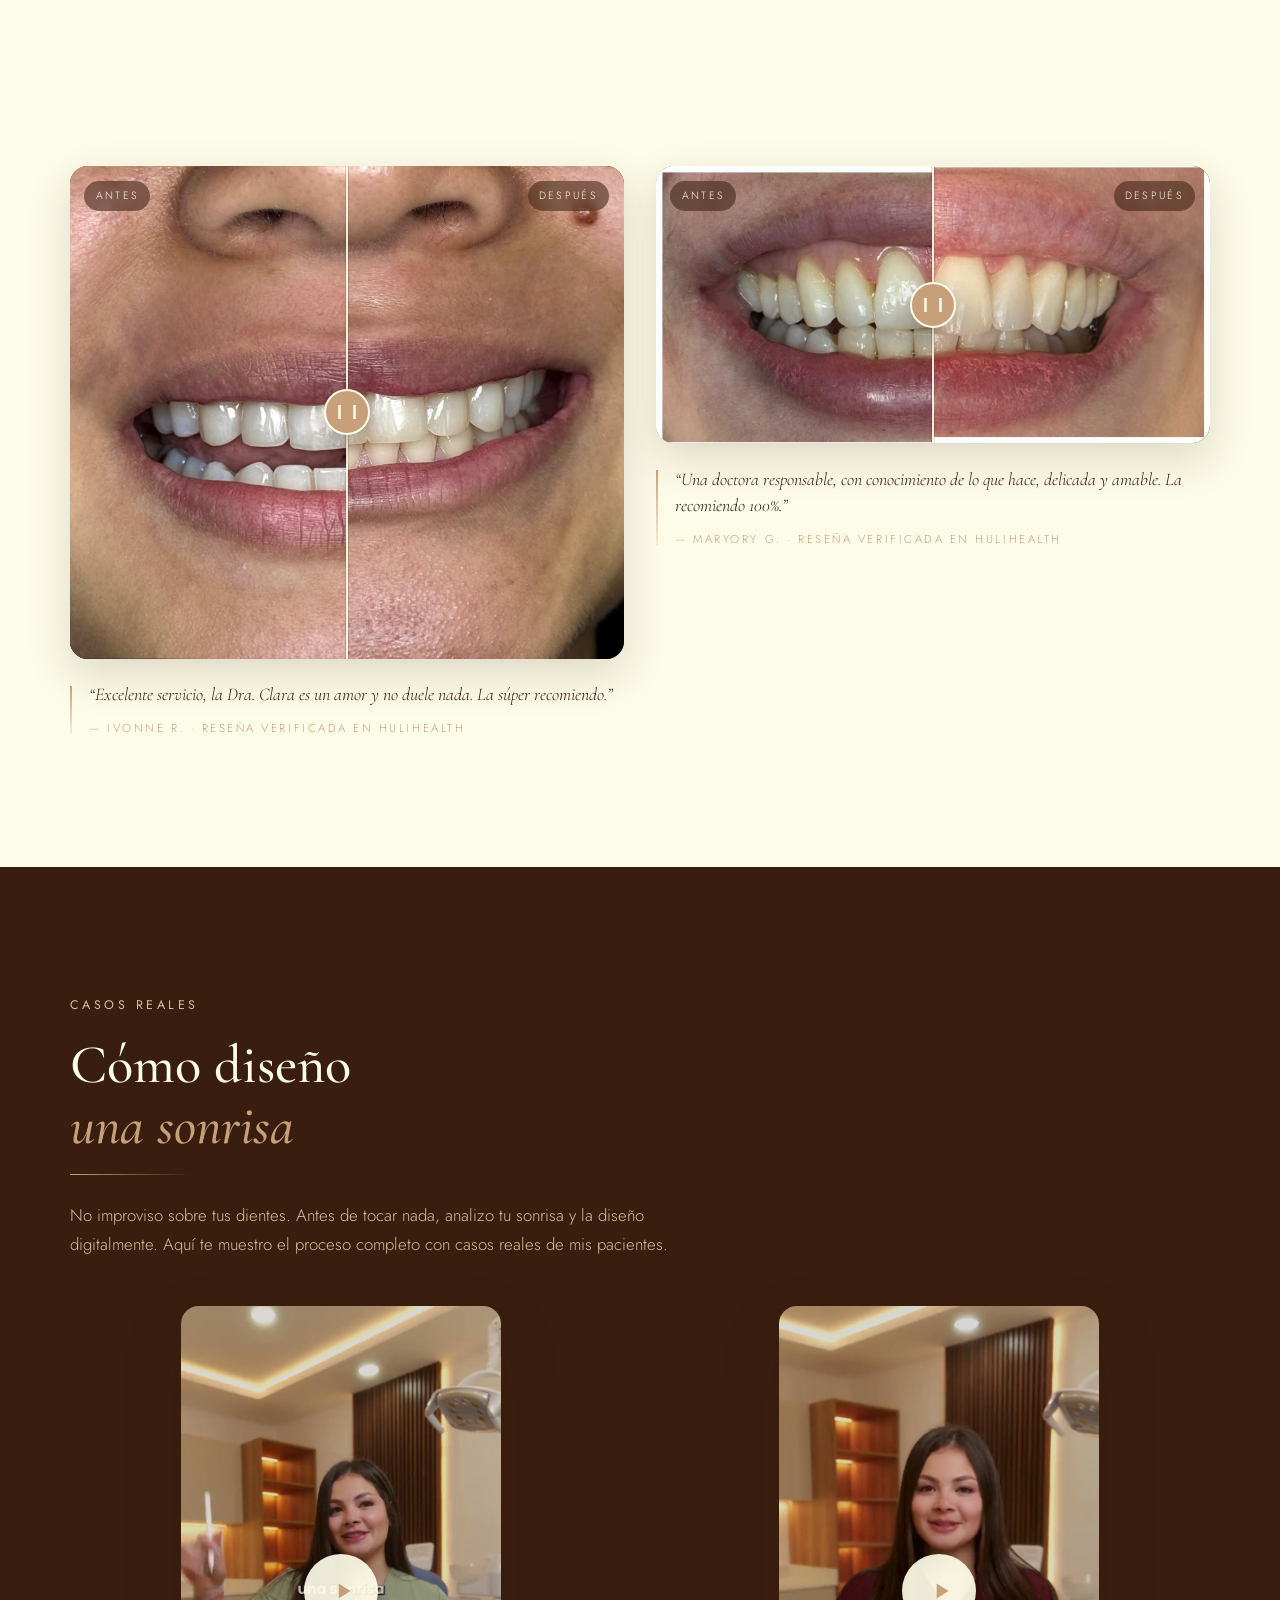
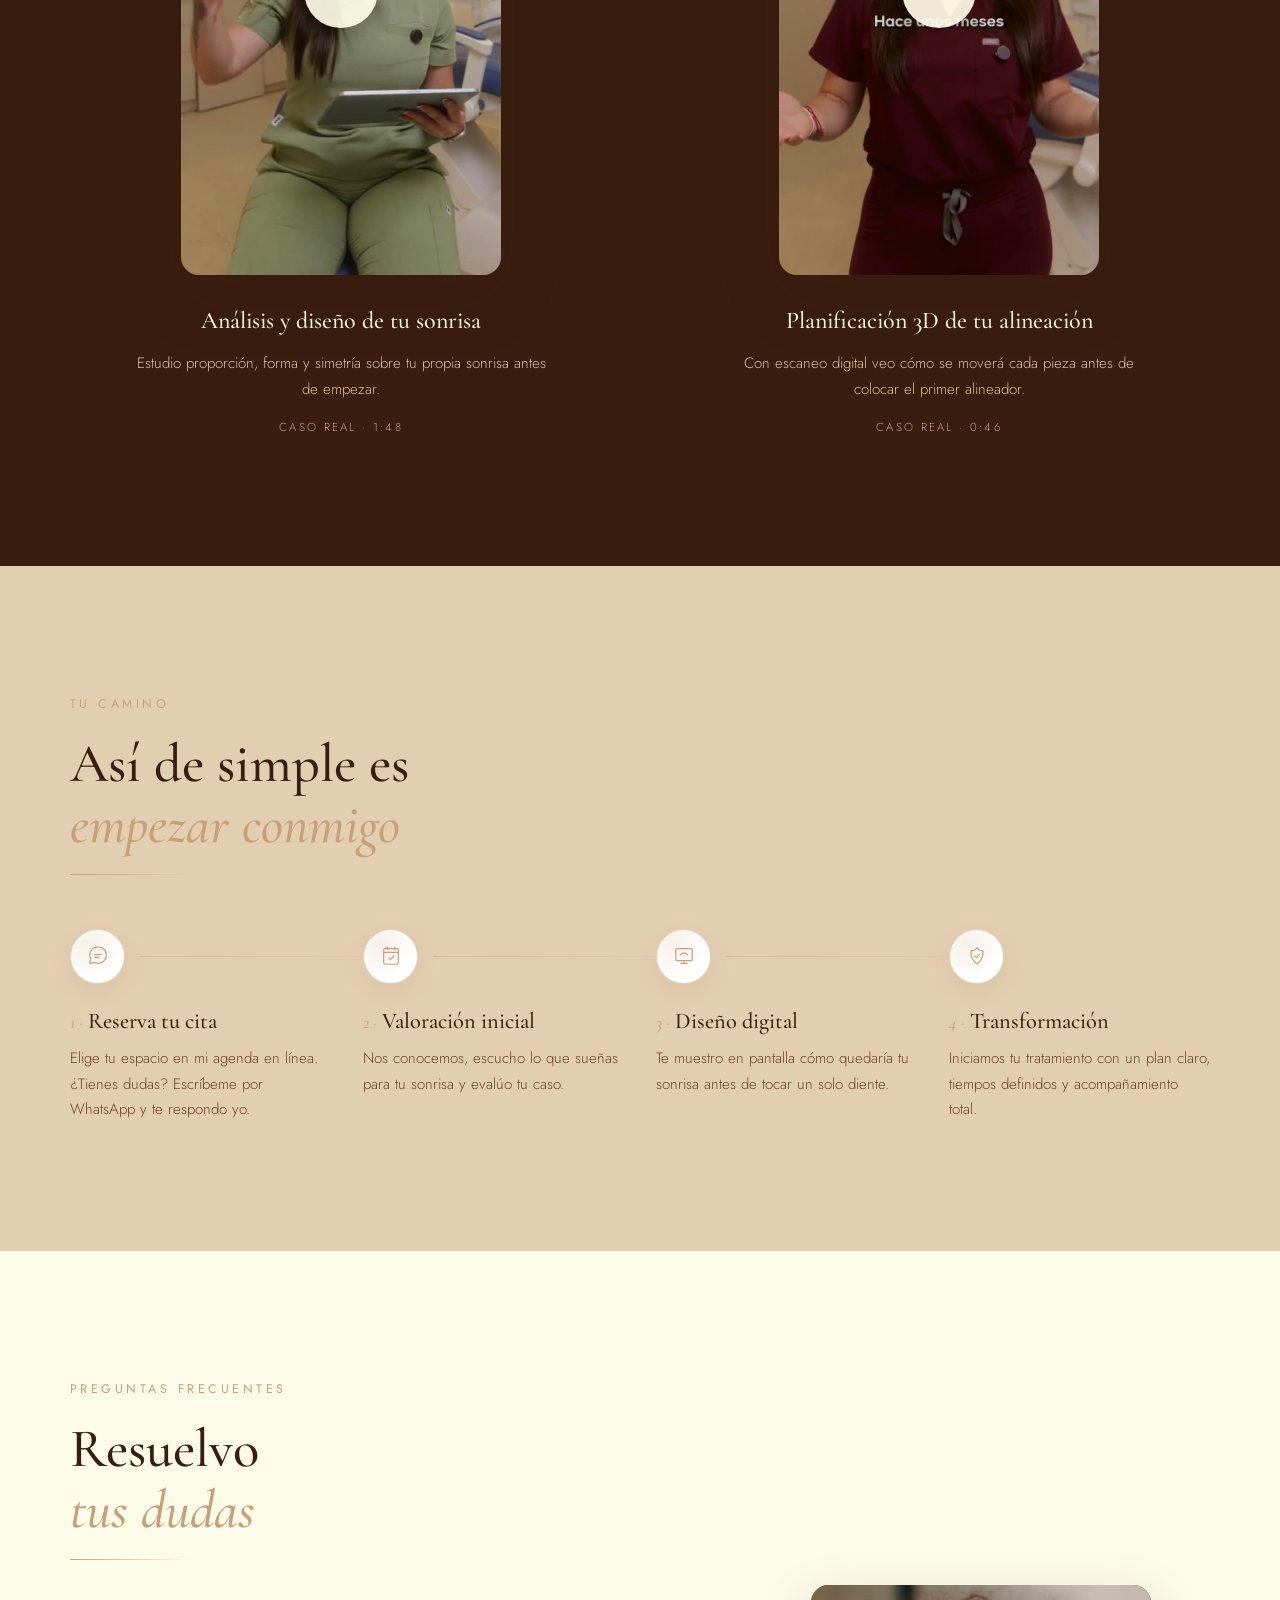
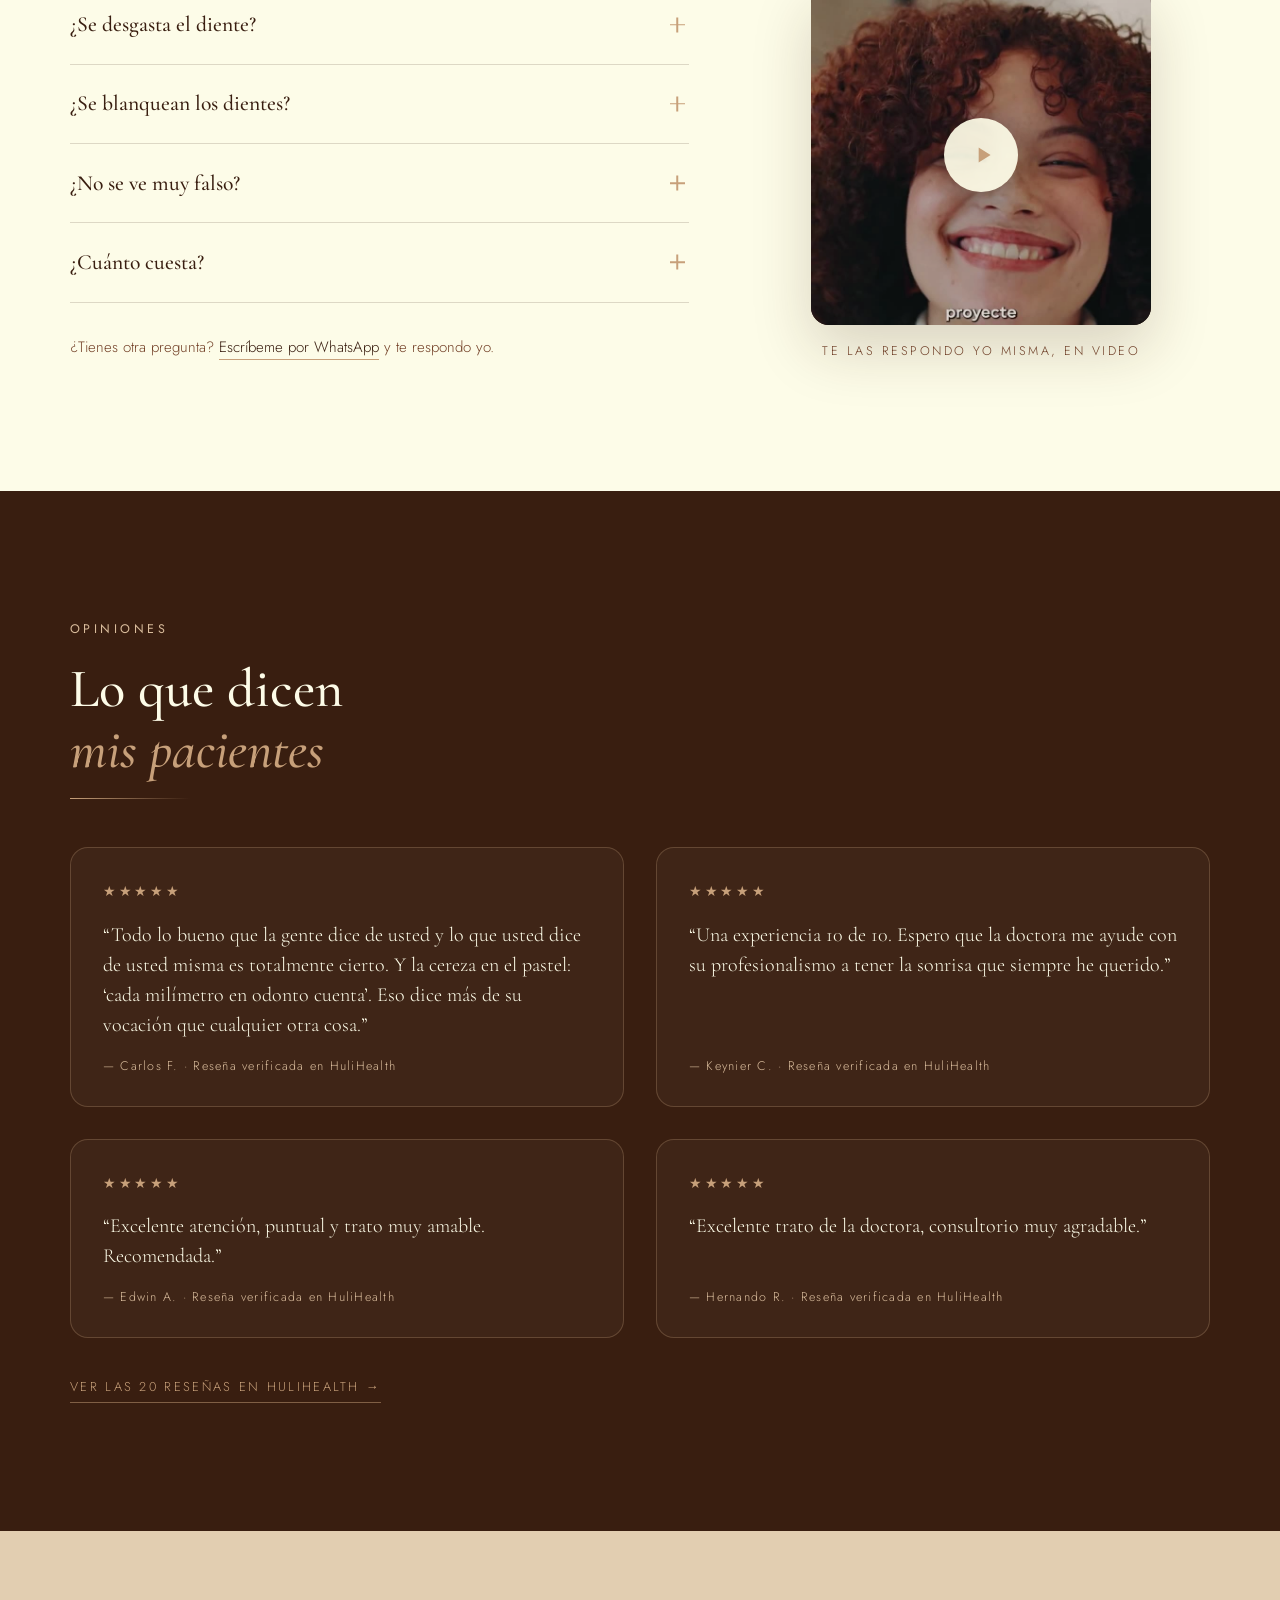
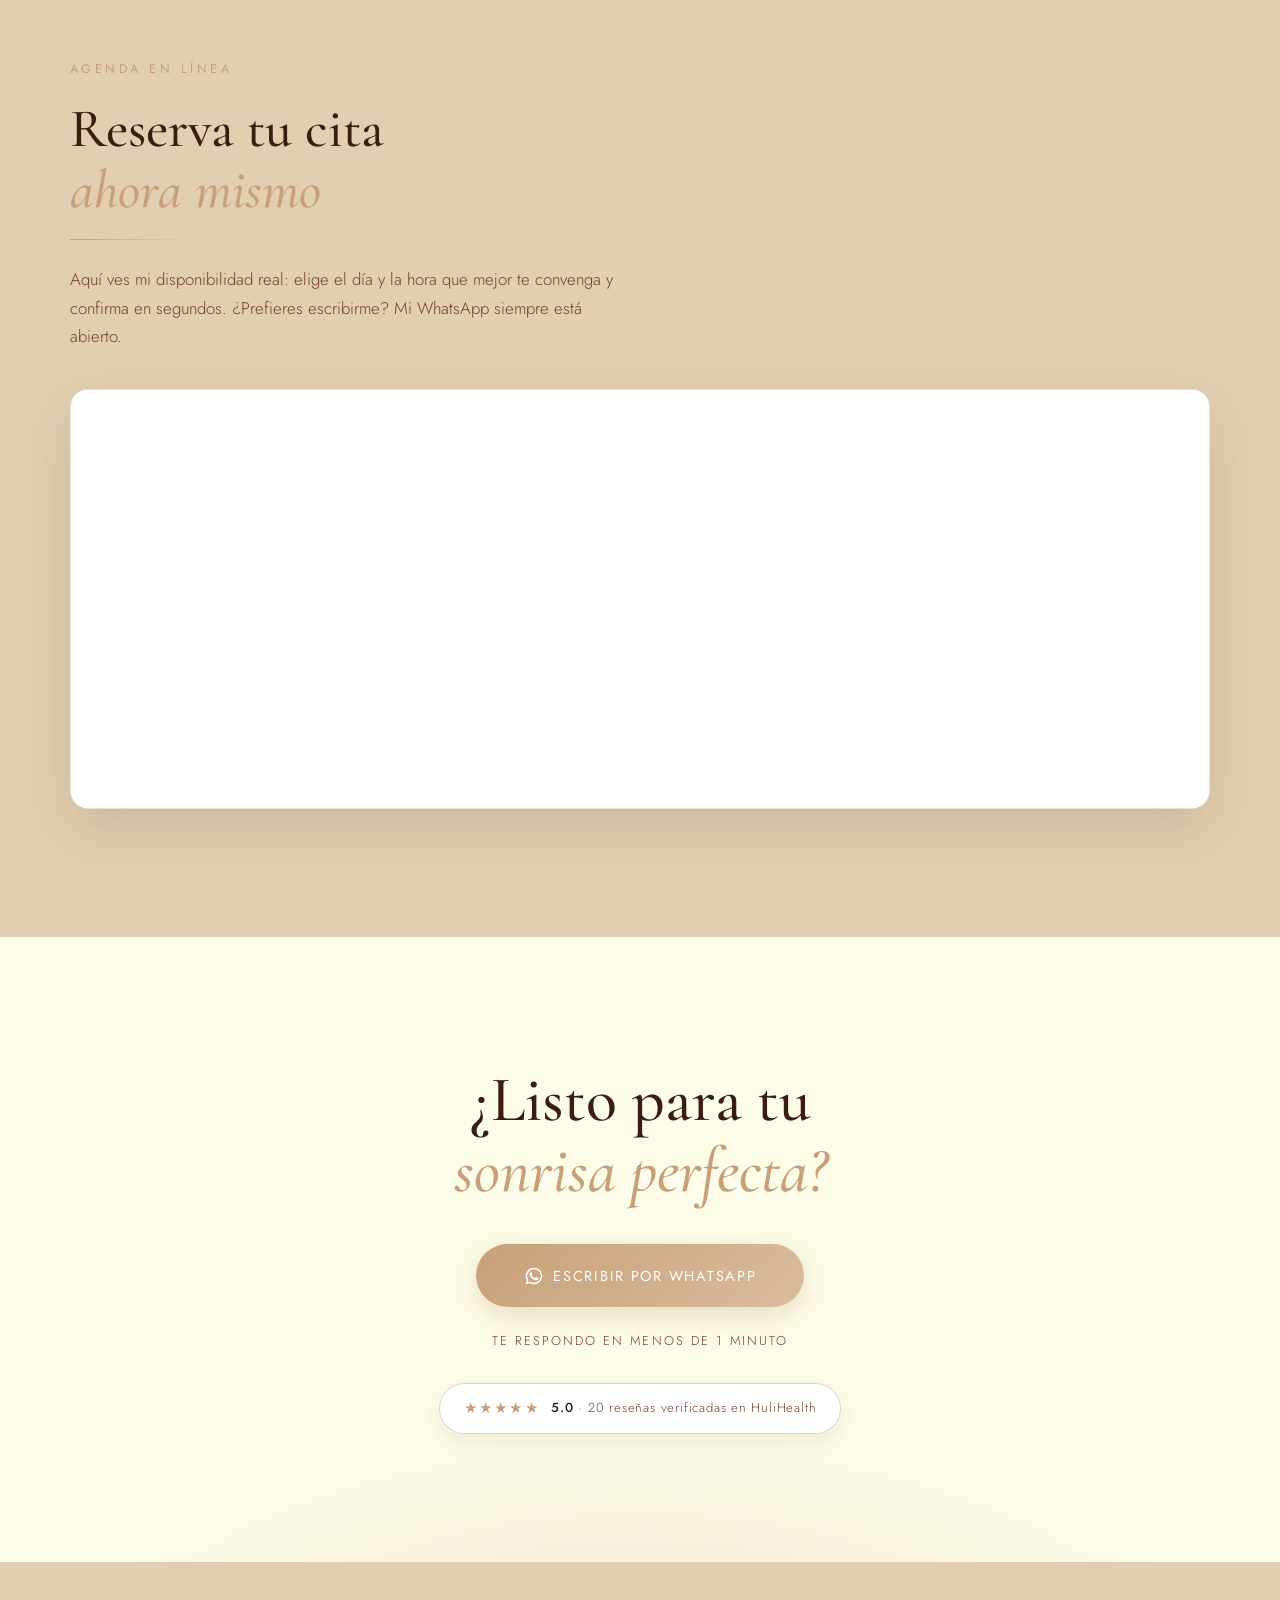
==== commit 9253a9ab: "Quitar las palabras 'premium' y 'especialidad' del sitio (regla del Colegio) Co-Authored-By: Claude " ====
--- a/index.html
+++ b/index.html
@@ -4,7 +4,7 @@
   <meta charset="UTF-8">
   <meta name="viewport" content="width=device-width, initial-scale=1.0">
   <title>Dra. Clara Valdez — Diseño de Sonrisa & Estética Facial | San José, Costa Rica</title>
-  <meta name="description" content="Odontología estética premium en Plaza Mayor, Rohrmoser, San José. Diseño de sonrisa sin desgastar tus dientes, carillas de porcelana y ortodoncia invisible. Agenda tu valoración en línea.">
+  <meta name="description" content="Odontología estética en Plaza Mayor, Rohrmoser, San José. Diseño de sonrisa sin desgastar tus dientes, carillas de porcelana y ortodoncia invisible. Agenda tu valoración en línea.">
   <meta property="og:title" content="Dra. Clara Valdez — Transformamos tu sonrisa">
   <meta property="og:description" content="Diseño de sonrisa personalizado, carillas de porcelana, ortodoncia invisible y cirugía oral en San José, Costa Rica.">
   <meta property="og:image" content="assets/img/hero-poster.jpg">
@@ -119,7 +119,7 @@
         <p class="hero__brand reveal"><span class="logo__name">DRA. CLARA</span><span class="logo__script">Valdez</span></p>
         <p class="eyebrow reveal">Odontología estética · San José, Costa Rica</p>
         <h1 class="hero__title" data-split>Transformemos<br><em>tu sonrisa</em></h1>
-        <p class="hero__sub reveal">Soy la Dra. Clara Valdez. Odontología general, cirugía oral y estética dental premium. Cada sonrisa que diseño comienza con una historia — esta es la mía.</p>
+        <p class="hero__sub reveal">Soy la Dra. Clara Valdez. Odontología general, cirugía oral y estética dental. Cada sonrisa que diseño comienza con una historia — esta es la mía.</p>
         <div class="hero__actions reveal">
           <a href="#agenda" class="btn btn--gold btn--lg">Reserva tu cita</a>
           <span class="hero__note">Agenda en línea · Cita previa</span>
@@ -213,7 +213,7 @@
     <div class="container">
       <div class="porcelain__head">
         <div class="porcelain__copy">
-          <p class="eyebrow reveal">Mi especialidad</p>
+          <p class="eyebrow reveal">Lo que más hago</p>
           <h2 class="section__title reveal">Carillas de<br><em>porcelana</em></h2>
           <p class="reveal">Láminas ultrafinas de porcelana, diseñadas digitalmente y fabricadas a la medida de tu rostro. Con ellas corrijo forma, color y proporción cuidando al máximo tu diente natural.</p>
           <ul class="porcelain__points reveal">
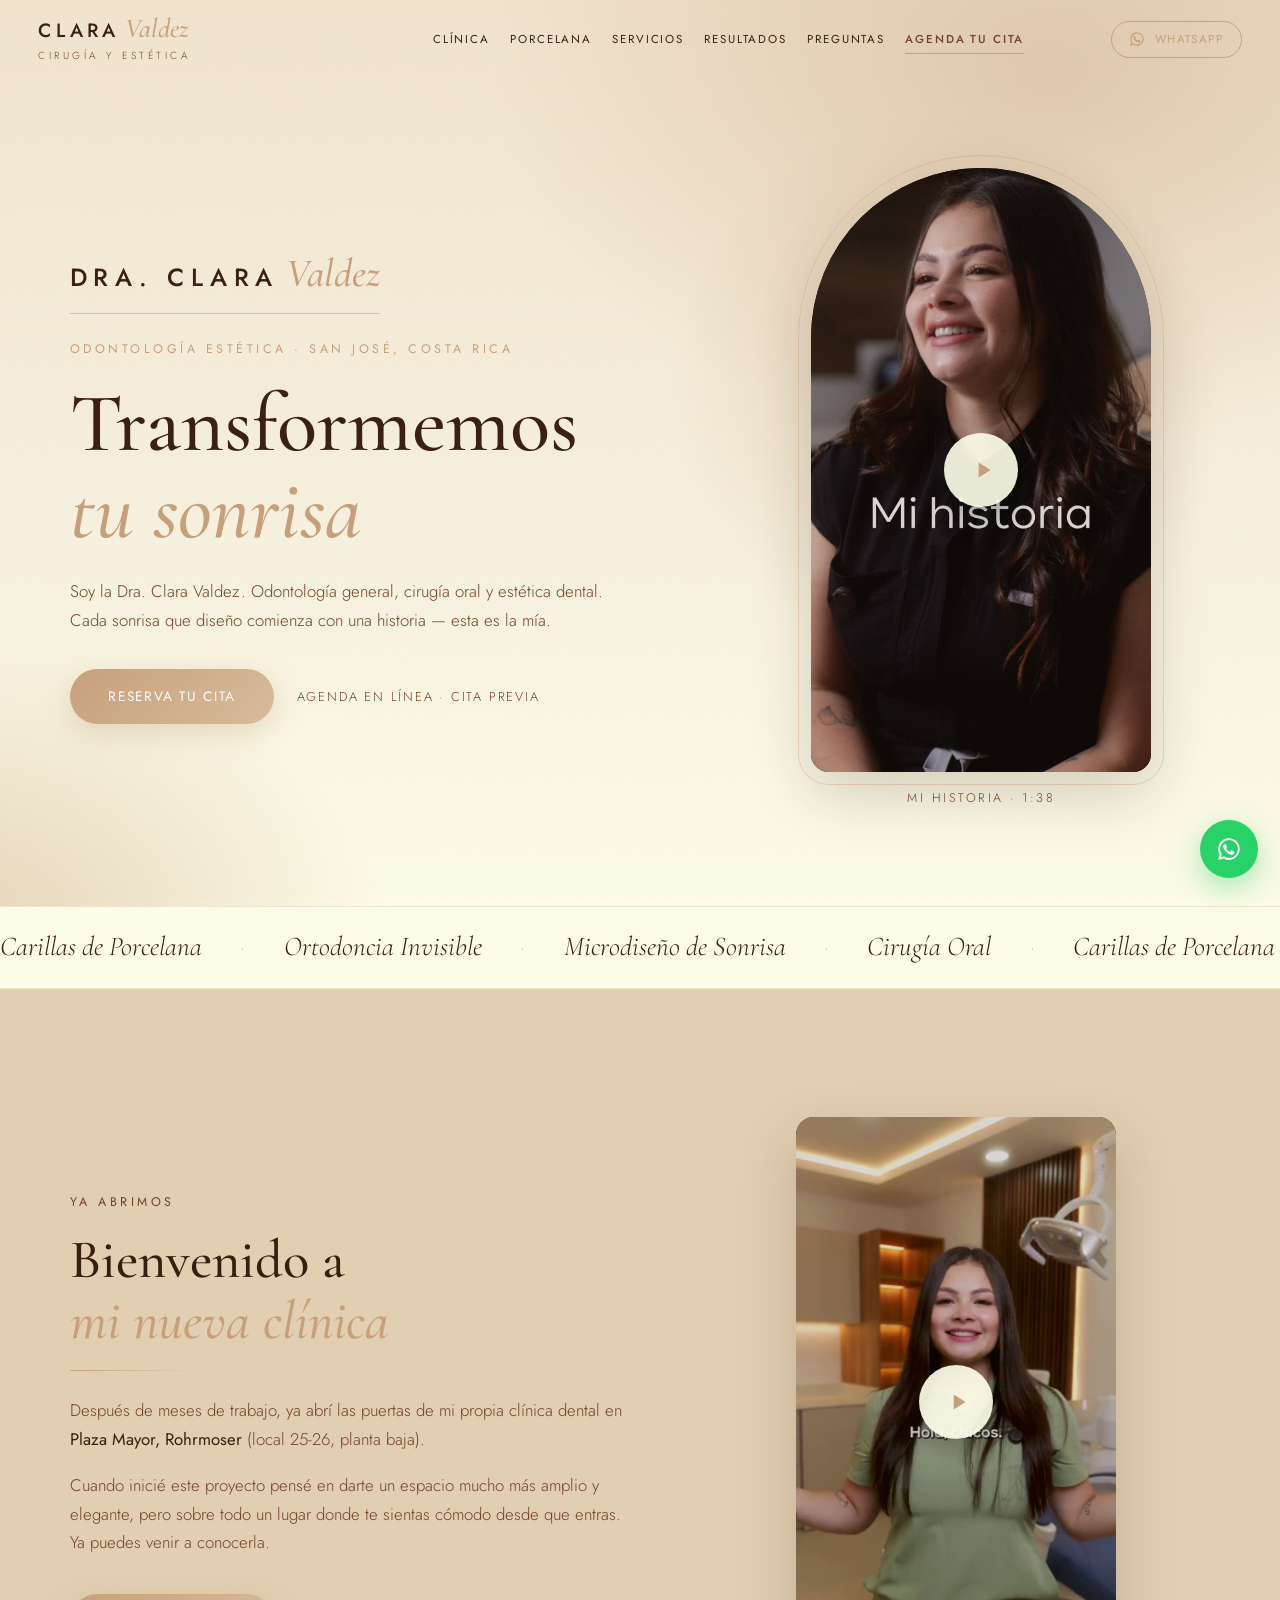
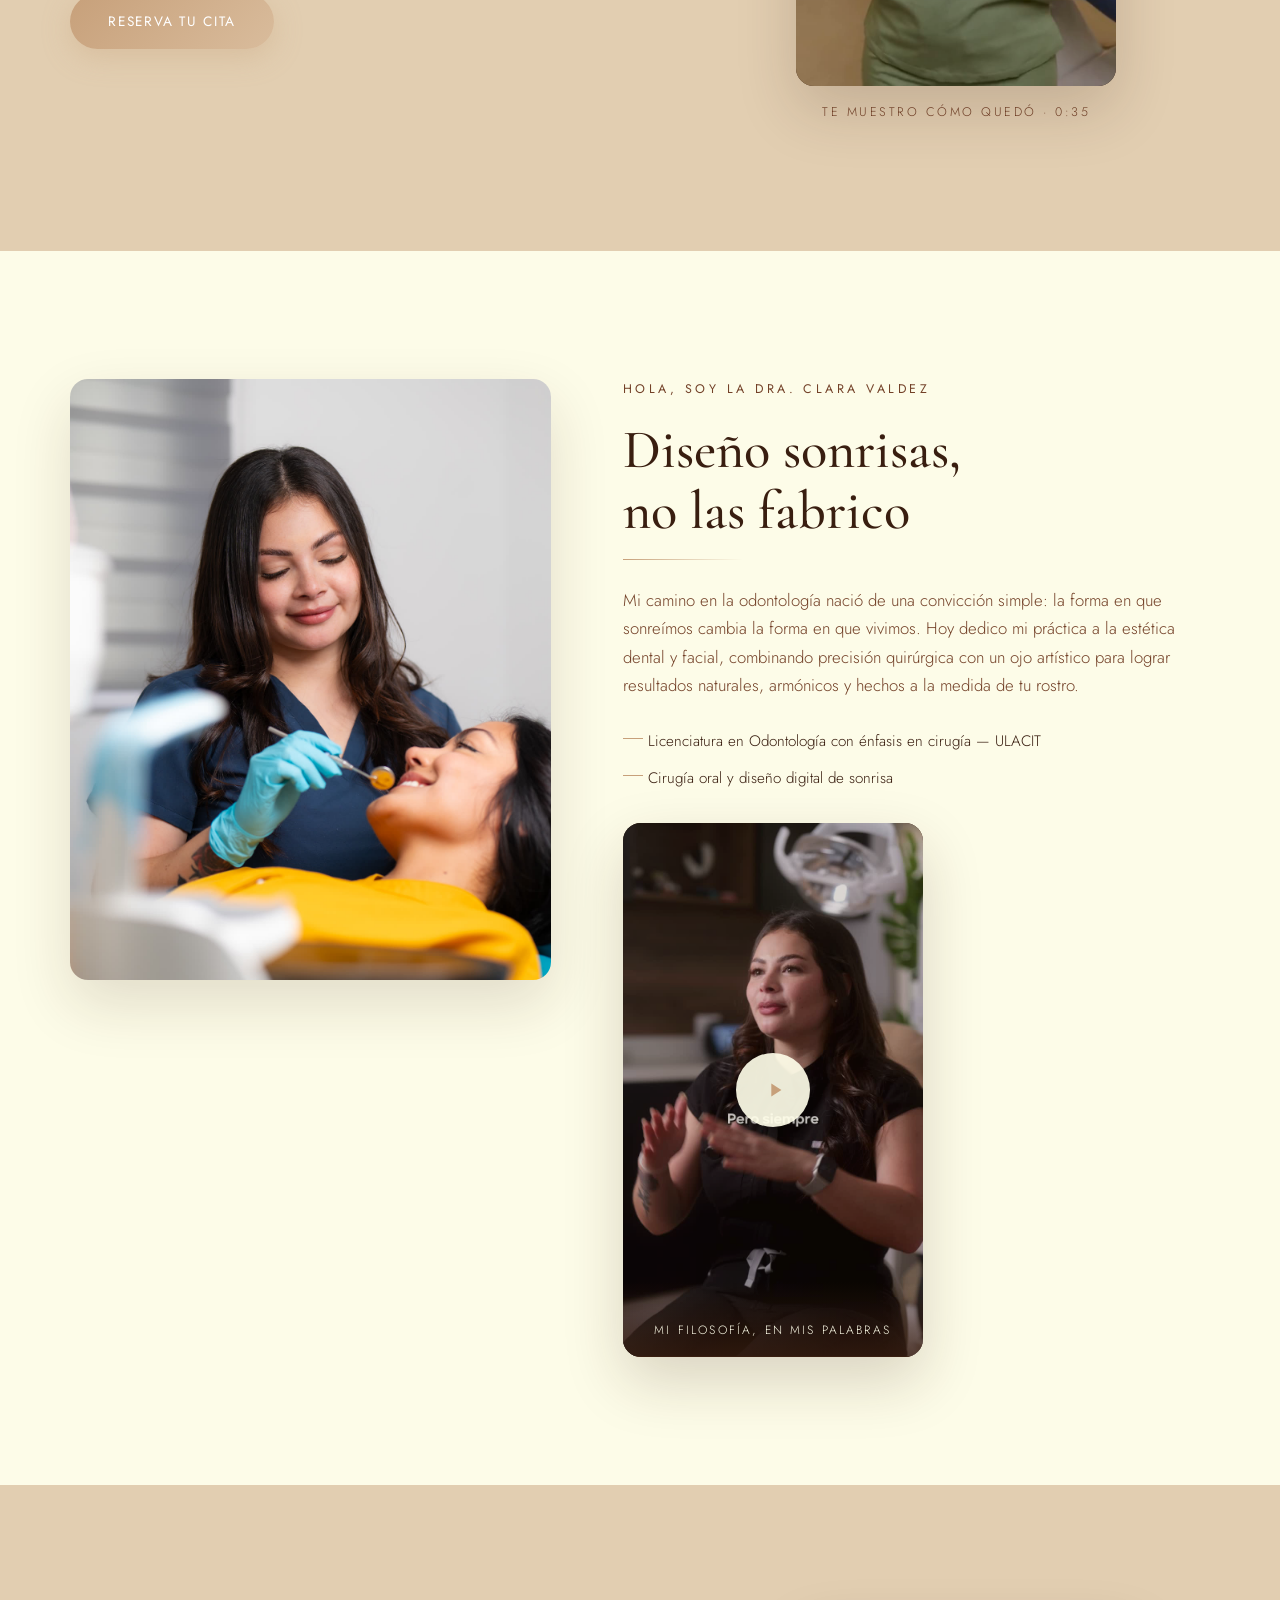
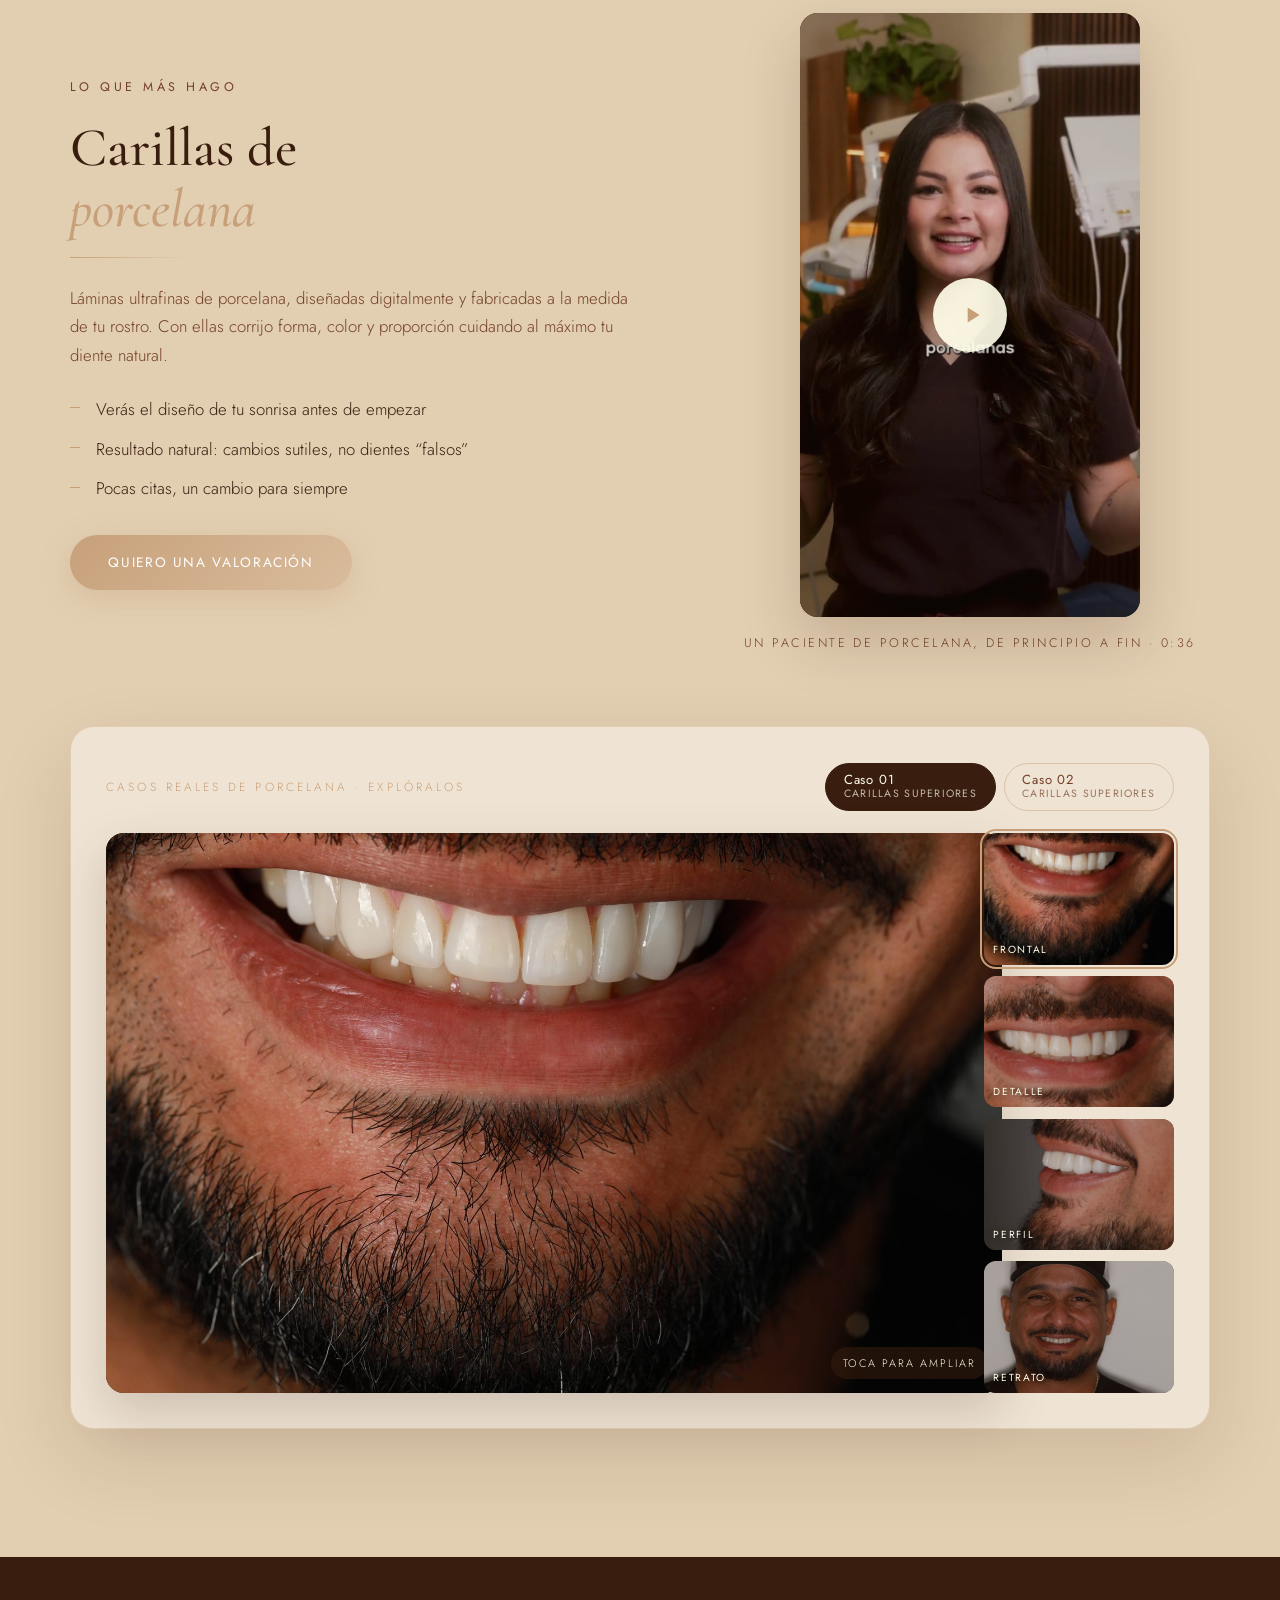
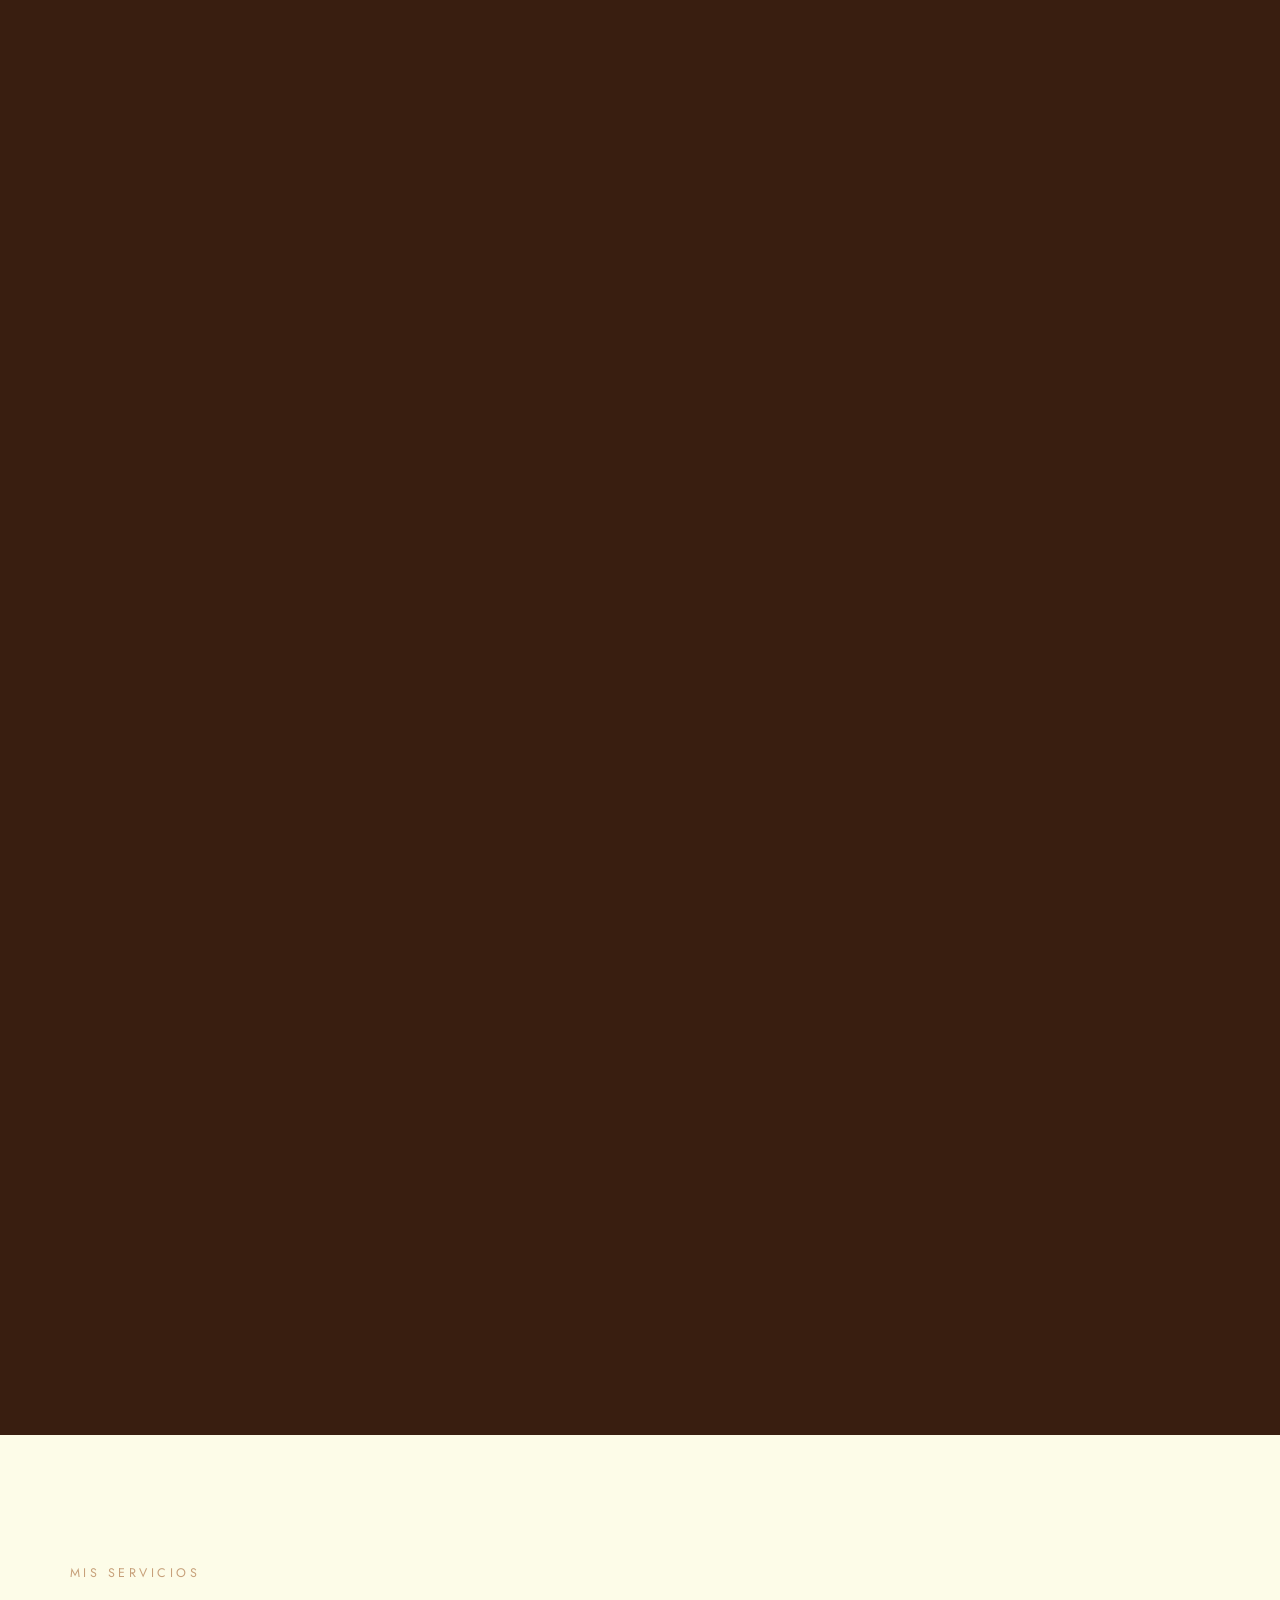
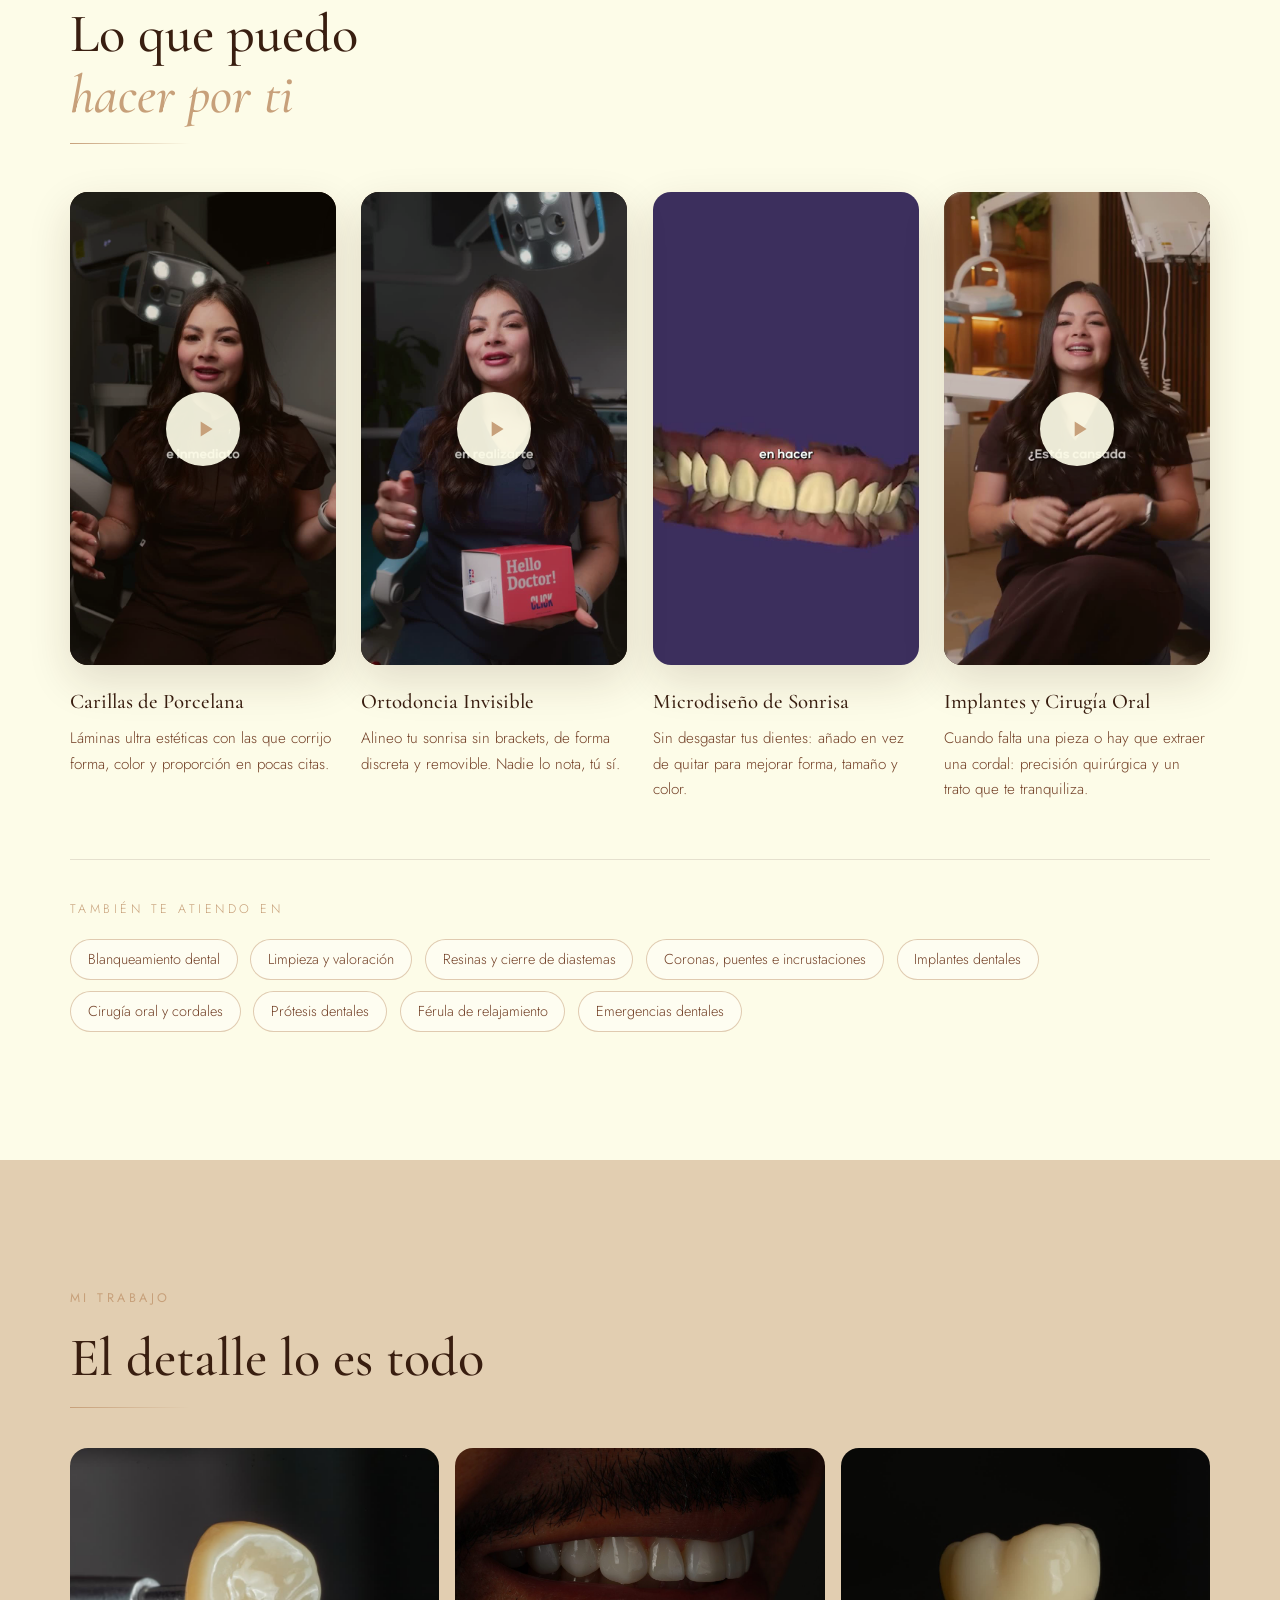
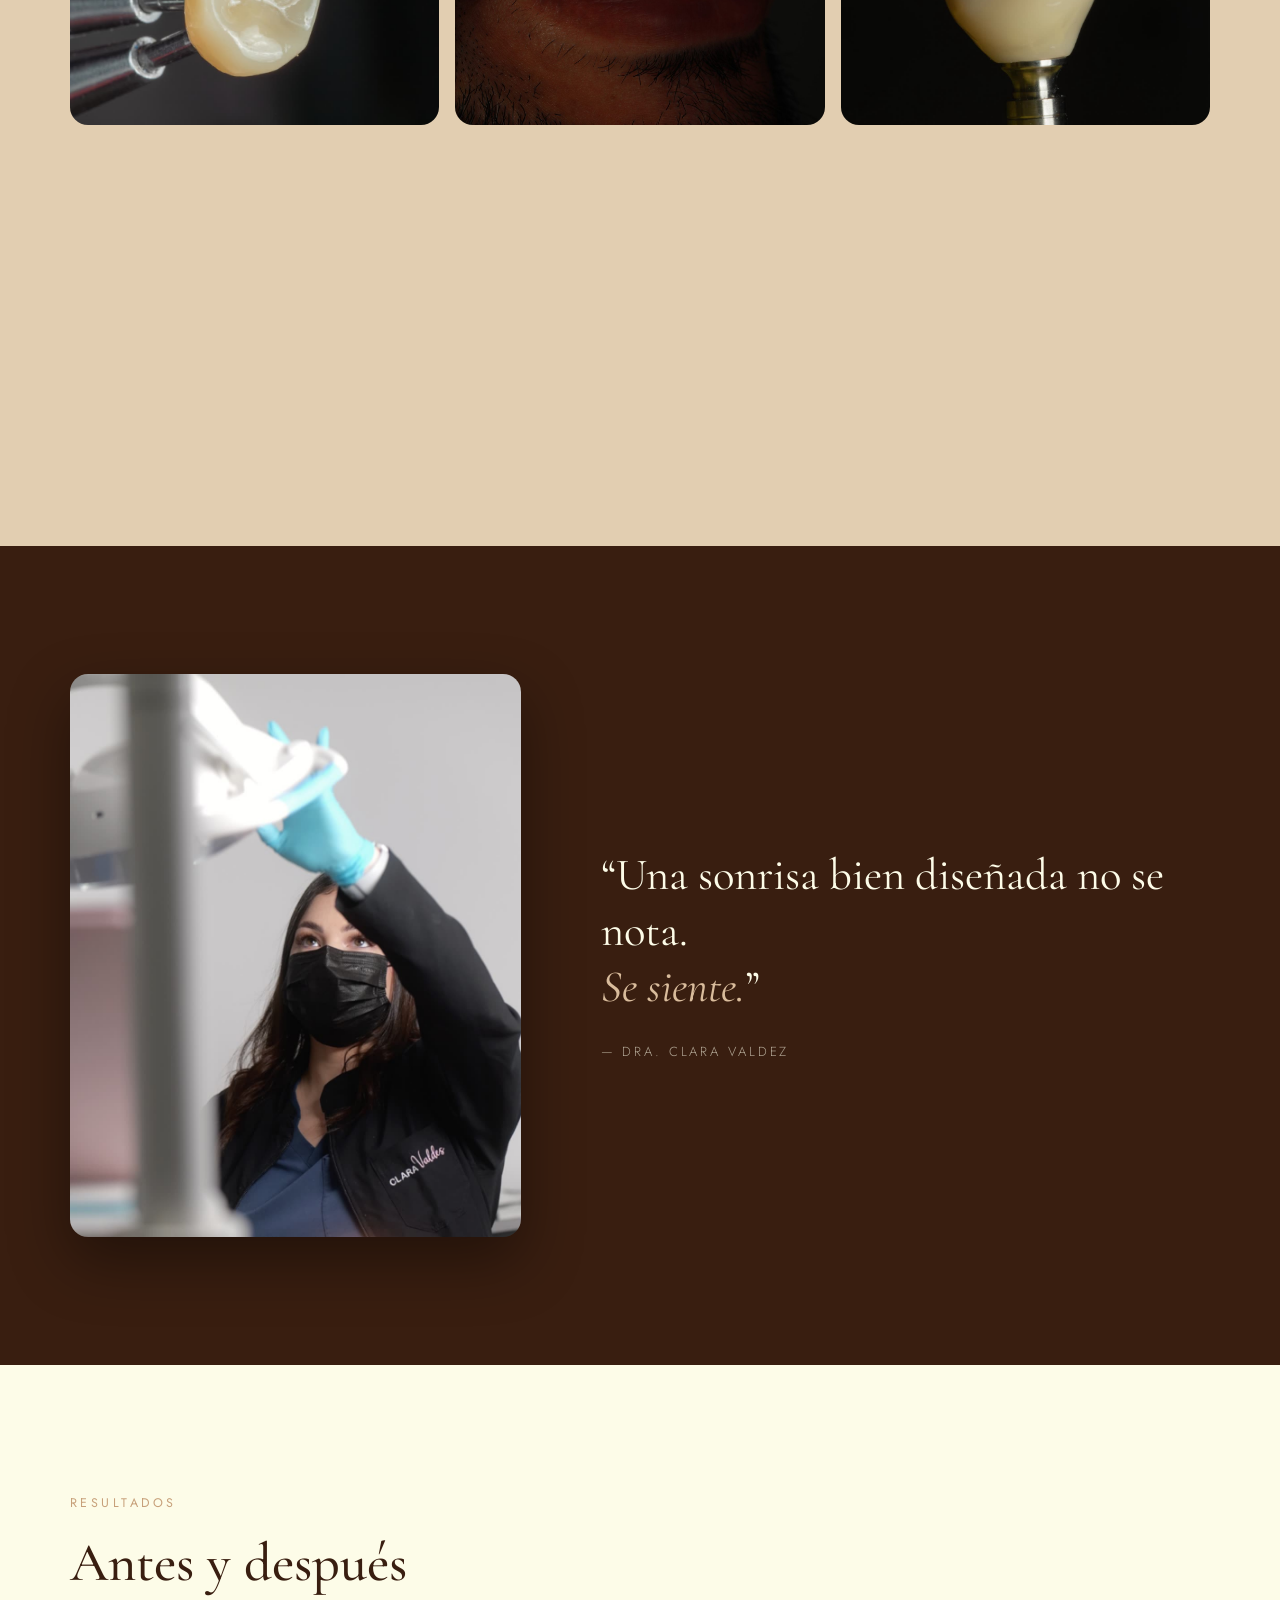
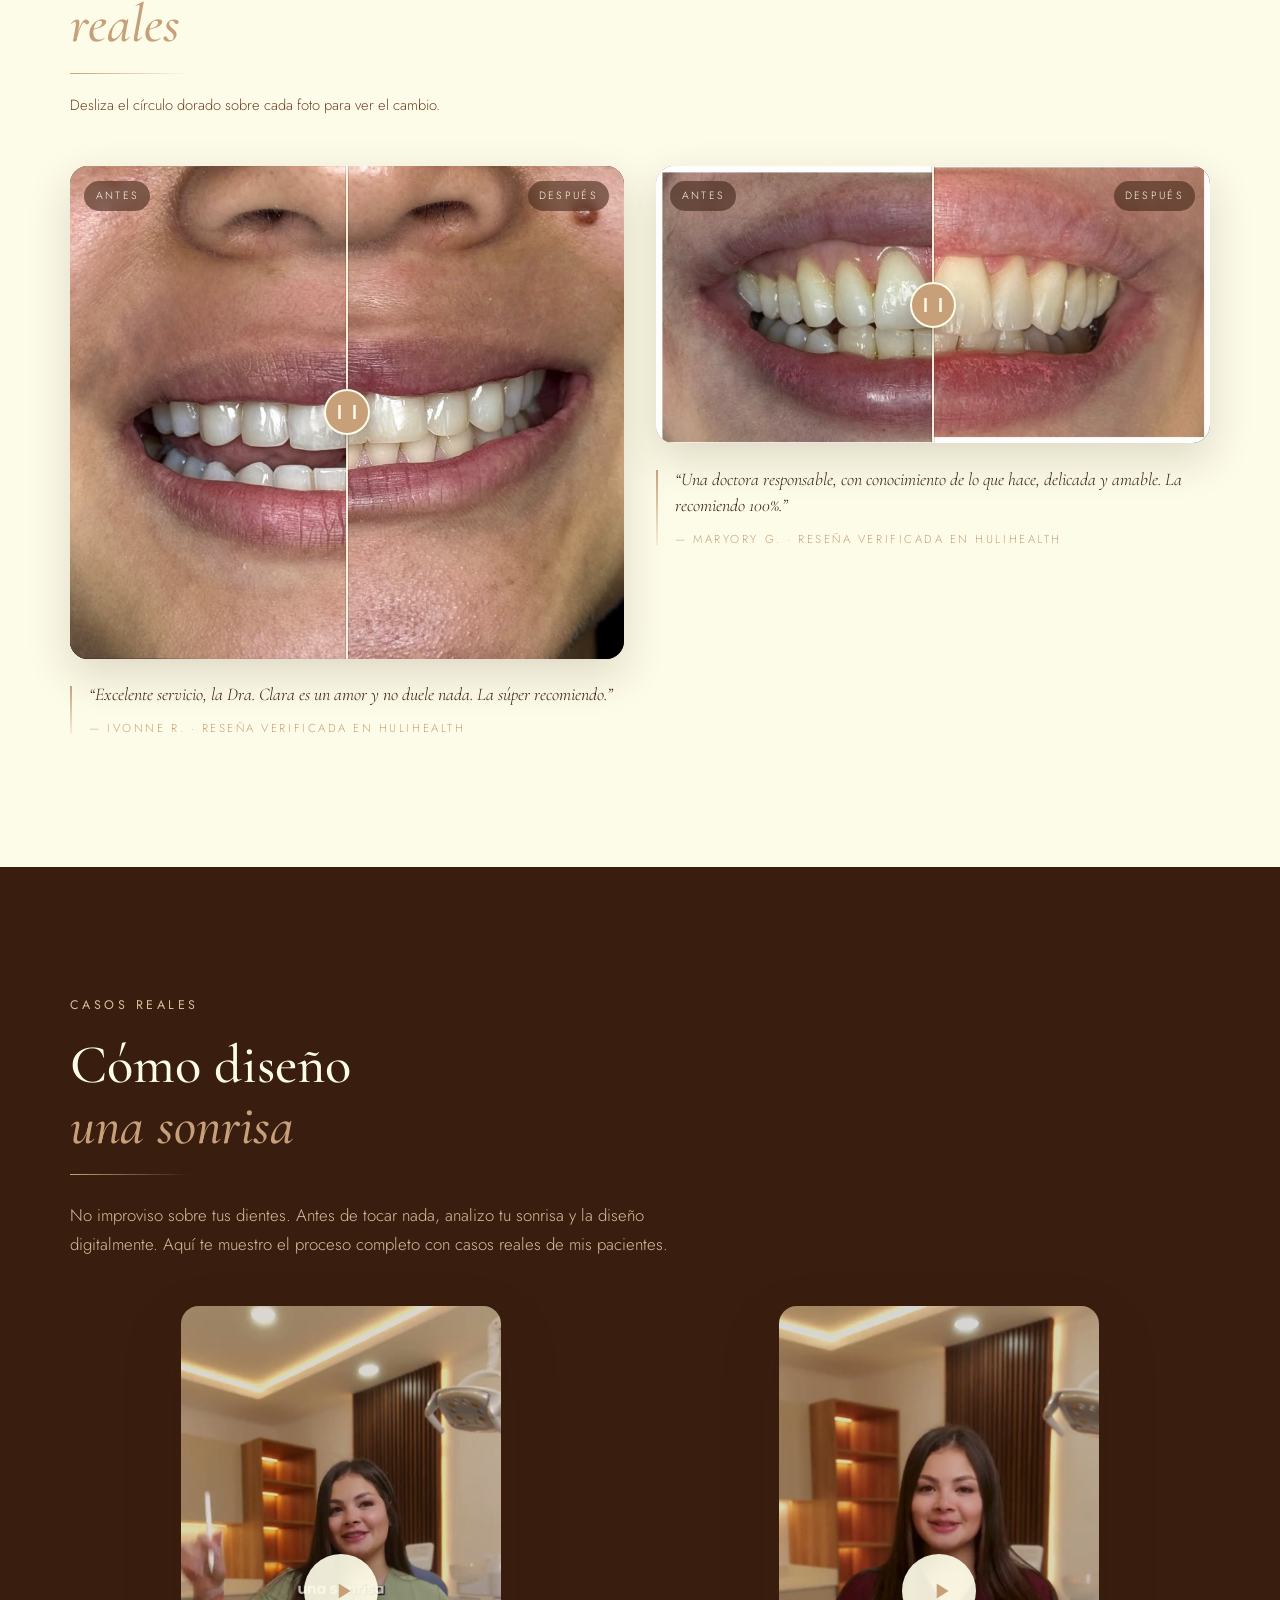
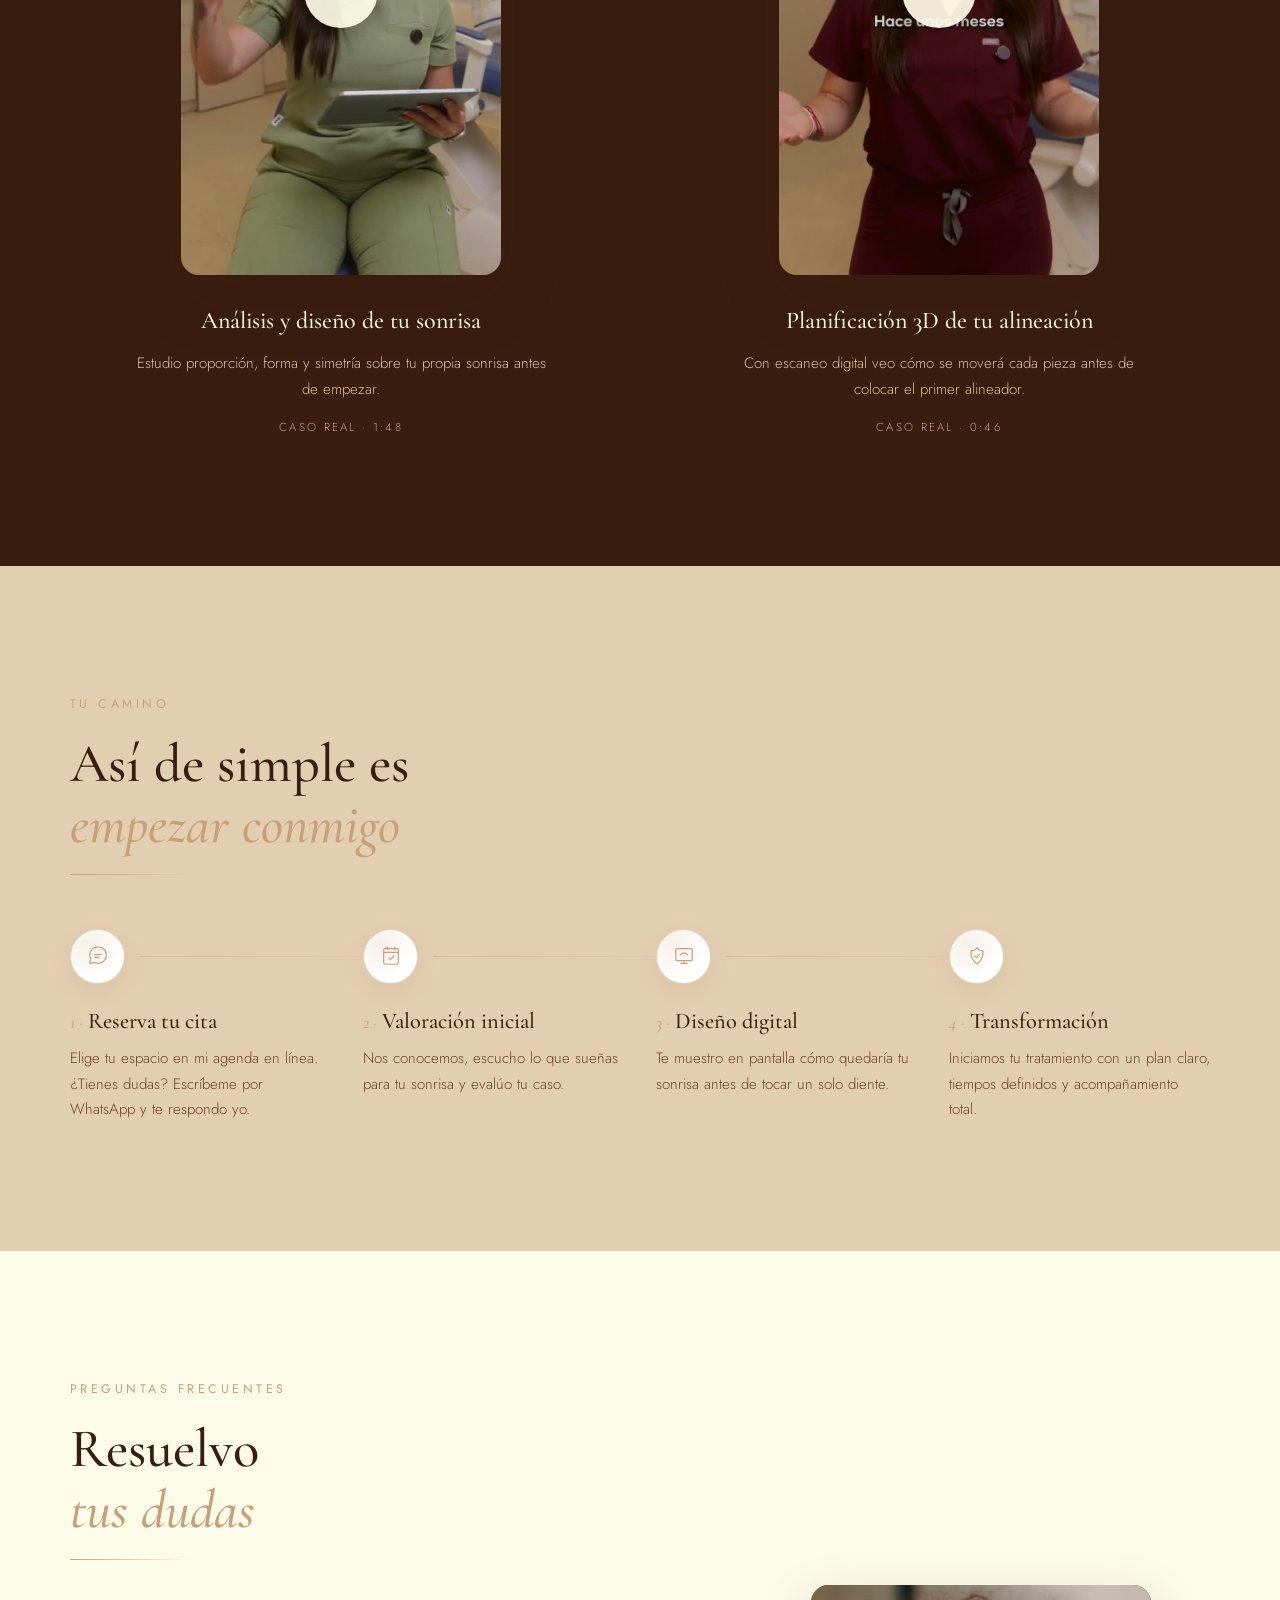
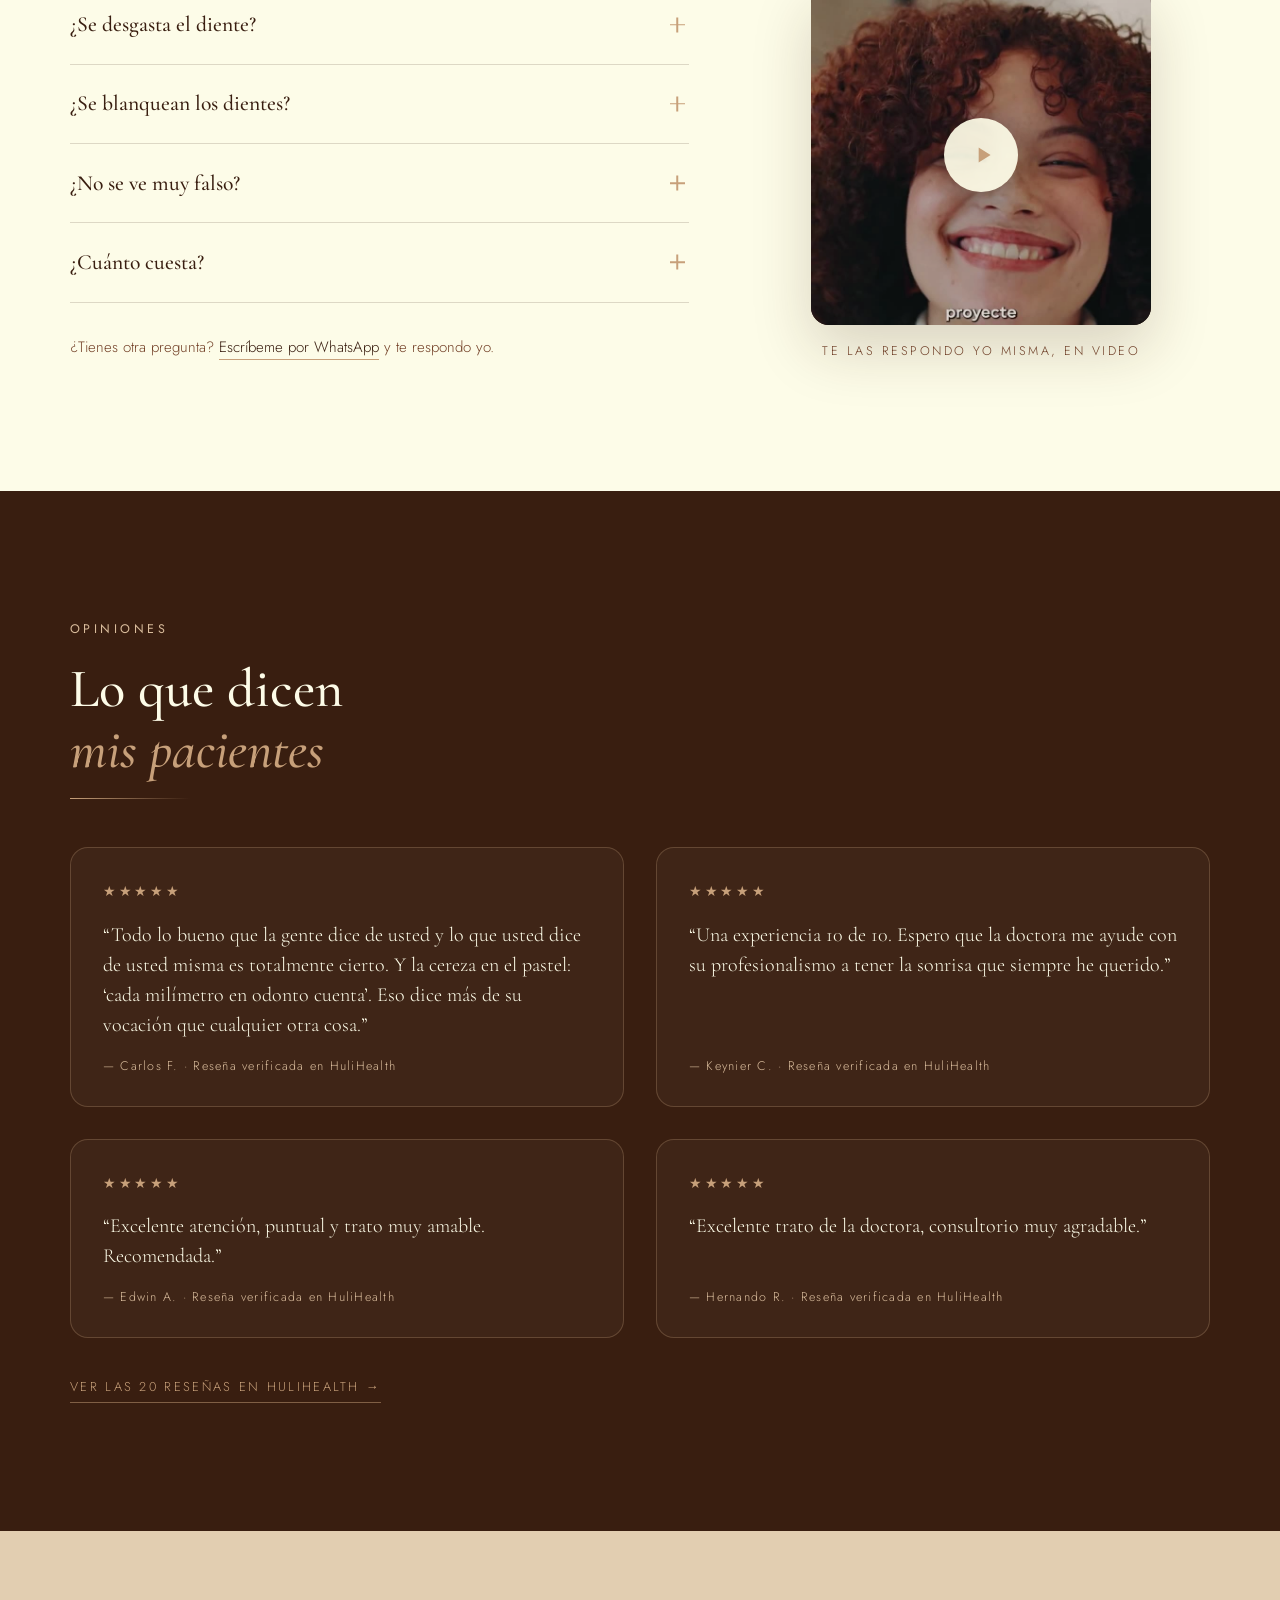
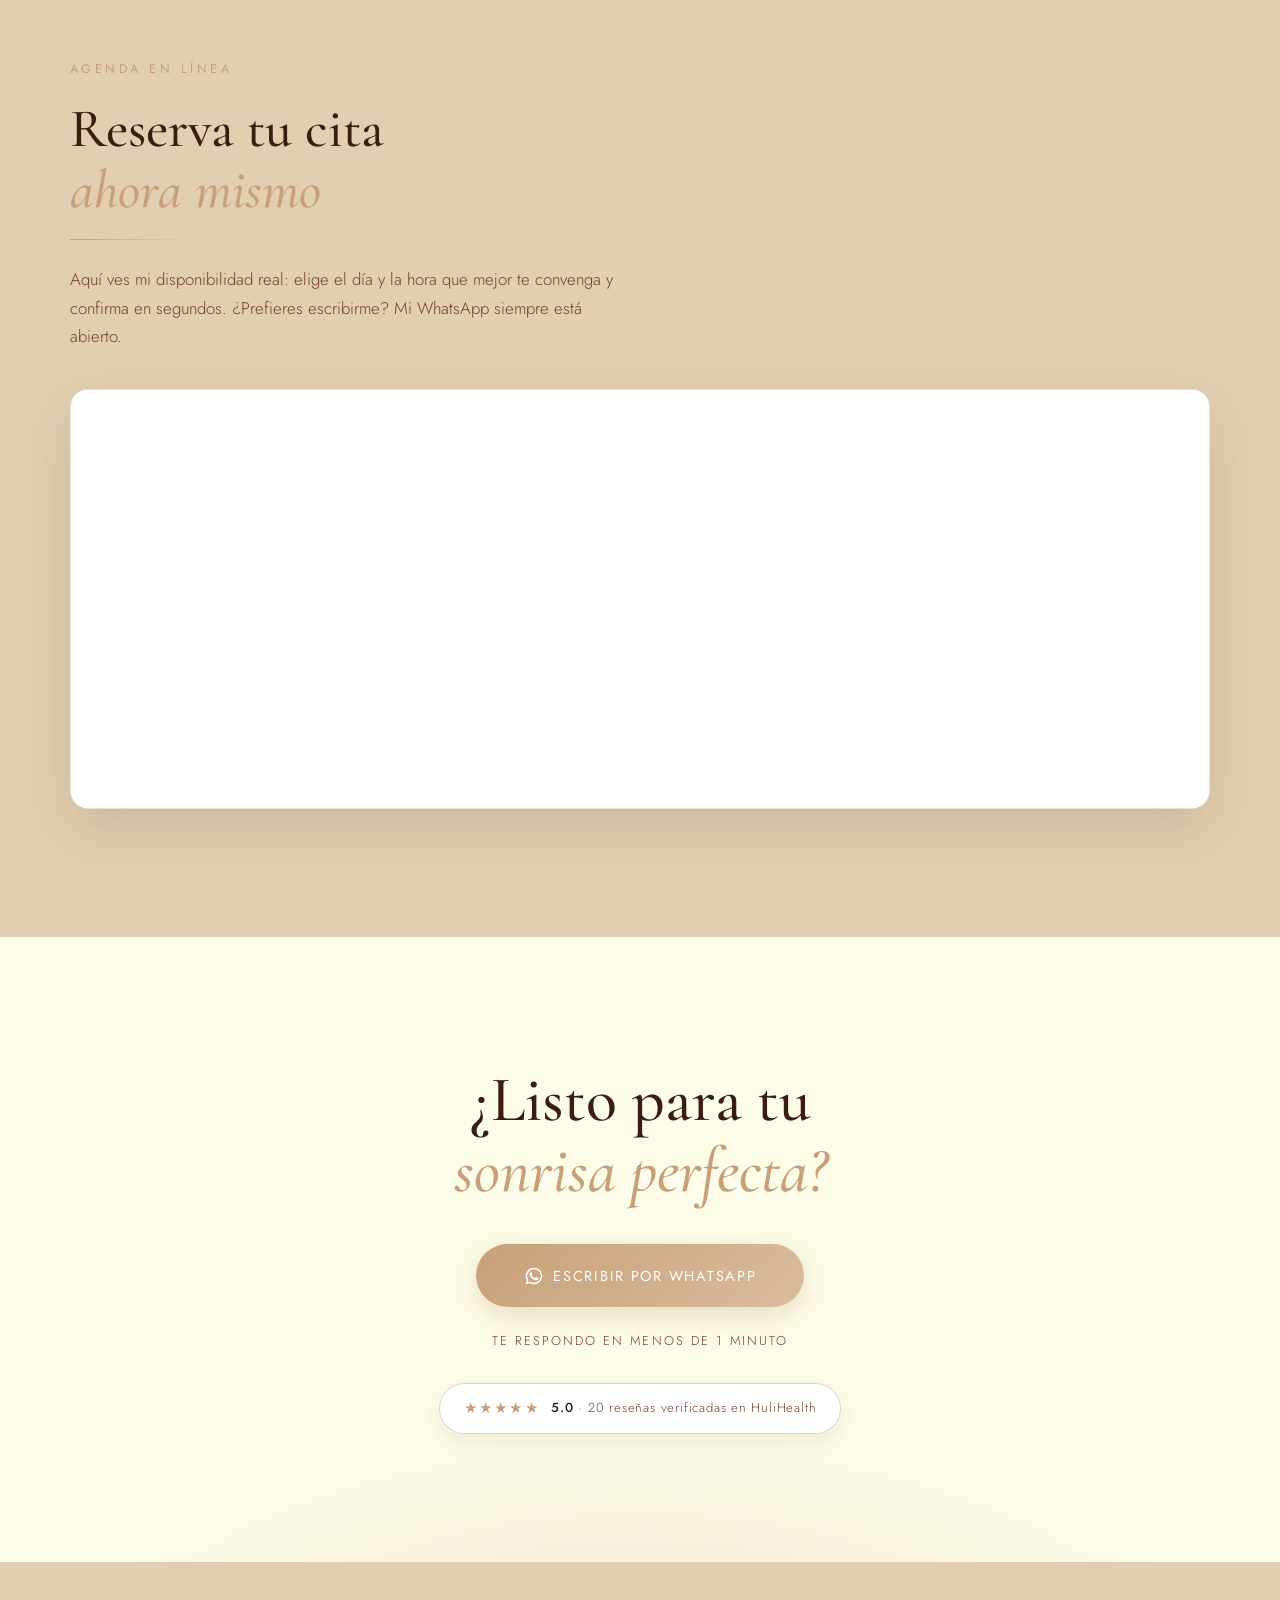
==== commit d9fae661: "Contenido: nuevo video de porcelana (paciente de principio a fin) en lugar del anterior; video de im" ====
--- a/index.html
+++ b/index.html
@@ -225,14 +225,14 @@
         </div>
         <figure class="porcelain__video reveal">
           <div class="video-frame">
-            <video playsinline preload="none" poster="assets/img/poster-porcelana.jpg">
-              <source src="assets/video/porcelana.mp4" type="video/mp4">
-            </video>
-            <button class="video-play" aria-label="Reproducir: así trabajo un caso de carillas de porcelana">
-              <span class="video-play__circle"><svg viewBox="0 0 24 24" width="26" height="26" fill="currentColor"><path d="M8 5v14l11-7z"/></svg></span>
-            </button>
-          </div>
-          <figcaption class="hero__caption">Así trabajo un caso de porcelana · 1:18</figcaption>
+            <video playsinline preload="none" poster="assets/img/poster-porcelana-paciente.jpg">
+              <source src="assets/video/porcelana-paciente.mp4" type="video/mp4">
+            </video>
+            <button class="video-play" aria-label="Reproducir: la historia de un paciente de carillas de porcelana">
+              <span class="video-play__circle"><svg viewBox="0 0 24 24" width="26" height="26" fill="currentColor"><path d="M8 5v14l11-7z"/></svg></span>
+            </button>
+          </div>
+          <figcaption class="hero__caption">Un paciente de porcelana, de principio a fin · 0:36</figcaption>
         </figure>
       </div>
 
@@ -338,11 +338,16 @@
         </article>
 
         <article class="service reveal">
-          <div class="service__img">
-            <img src="assets/img/clara-consultorio-1.jpg" alt="La Dra. Clara Valdez en su consultorio" loading="lazy">
-          </div>
-          <h3>Cirugía Oral</h3>
-          <p>Cordales, extracciones e implantes con precisión quirúrgica y un trato que te tranquiliza.</p>
+          <div class="video-frame">
+            <video playsinline preload="none" poster="assets/img/poster-implantes.jpg">
+              <source src="assets/video/implantes.mp4" type="video/mp4">
+            </video>
+            <button class="video-play" aria-label="Reproducir video sobre implantes dentales">
+              <span class="video-play__circle"><svg viewBox="0 0 24 24" width="26" height="26" fill="currentColor"><path d="M8 5v14l11-7z"/></svg></span>
+            </button>
+          </div>
+          <h3>Implantes y Cirugía Oral</h3>
+          <p>Cuando falta una pieza o hay que extraer una cordal: precisión quirúrgica y un trato que te tranquiliza.</p>
         </article>
 
       </div>
